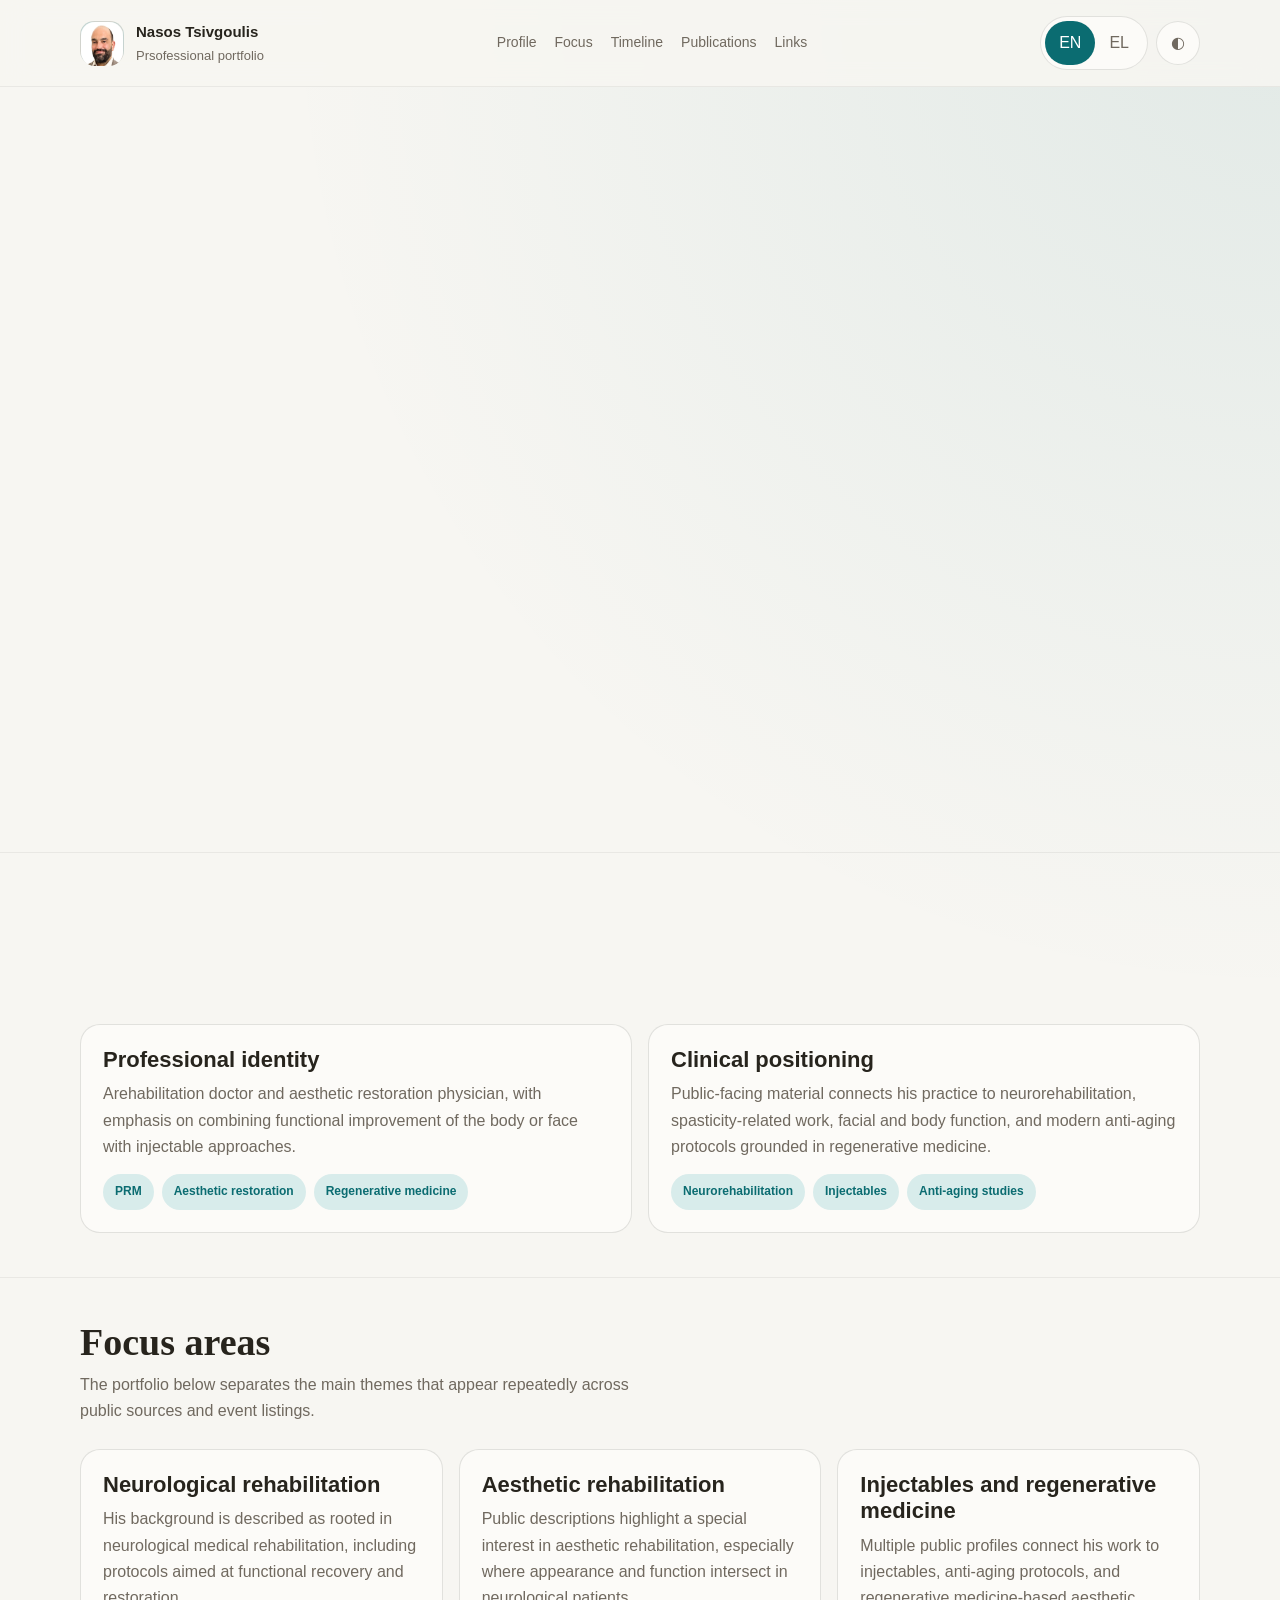
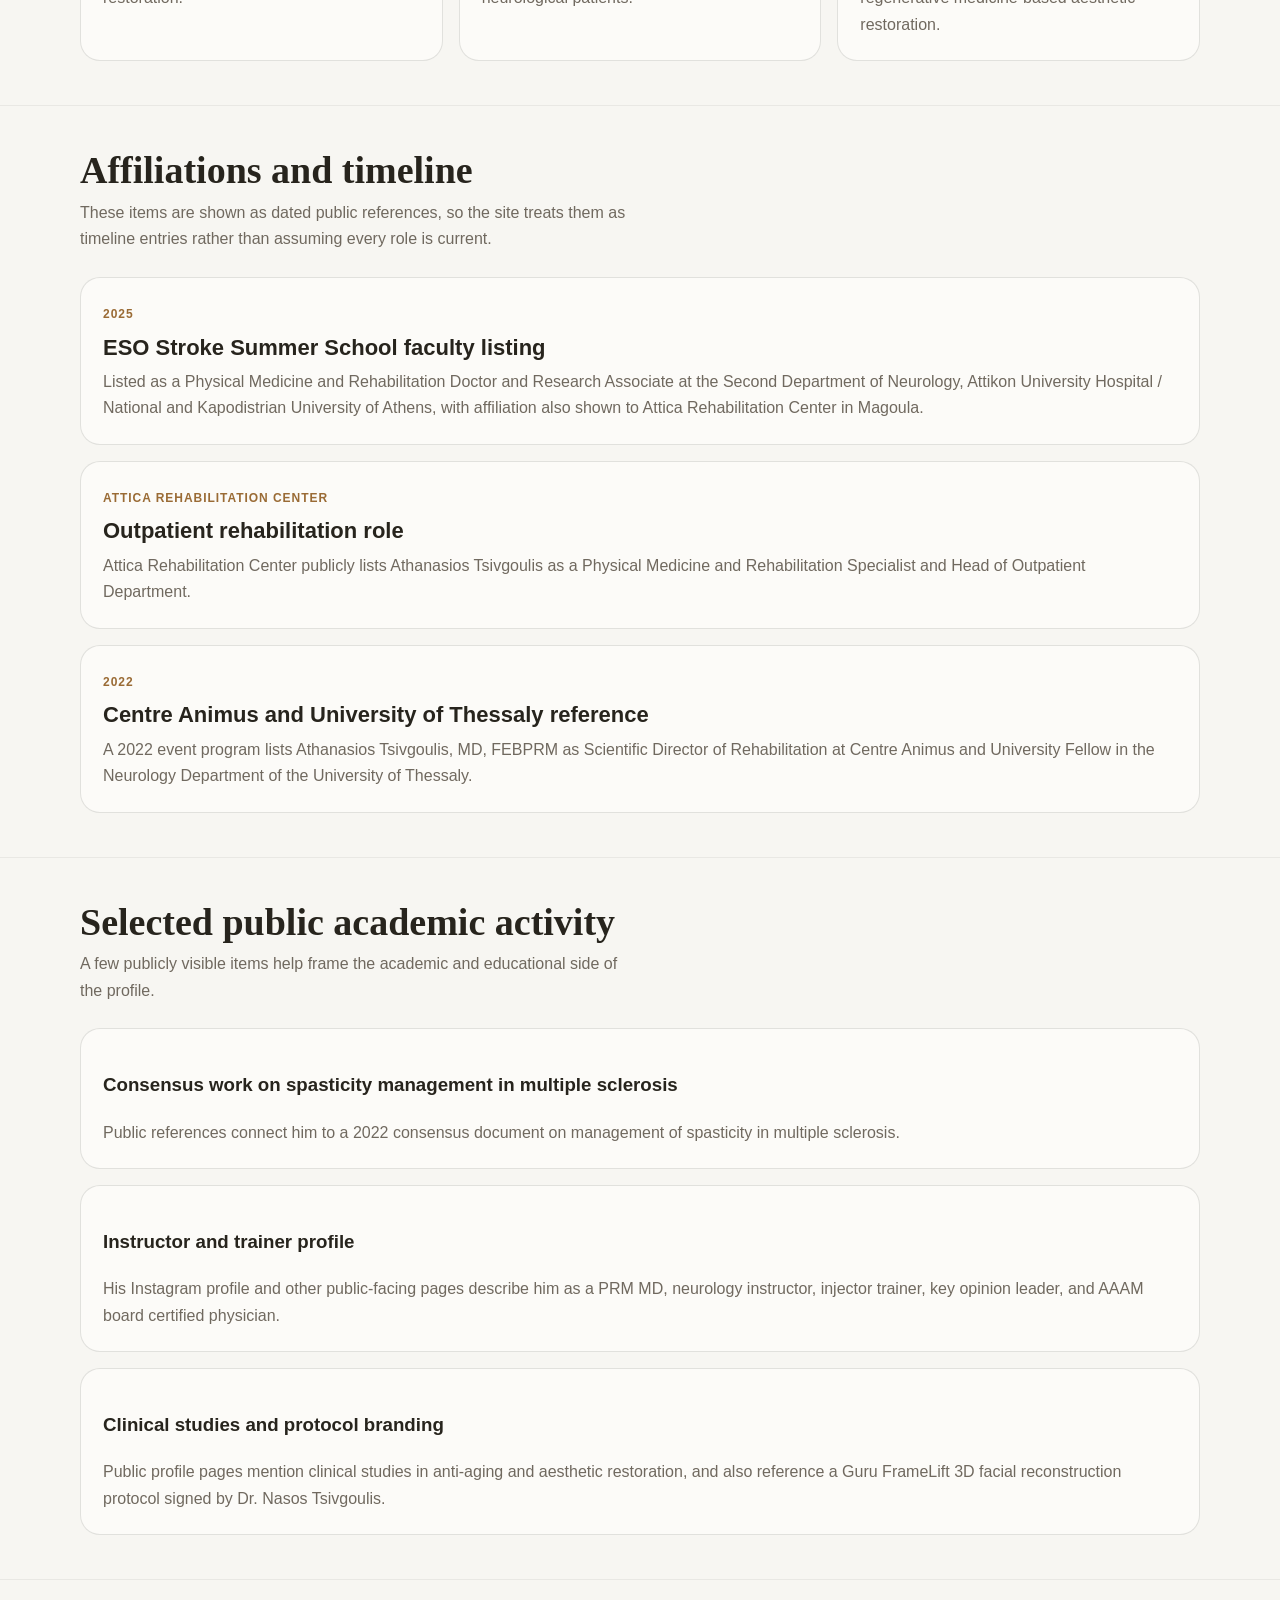
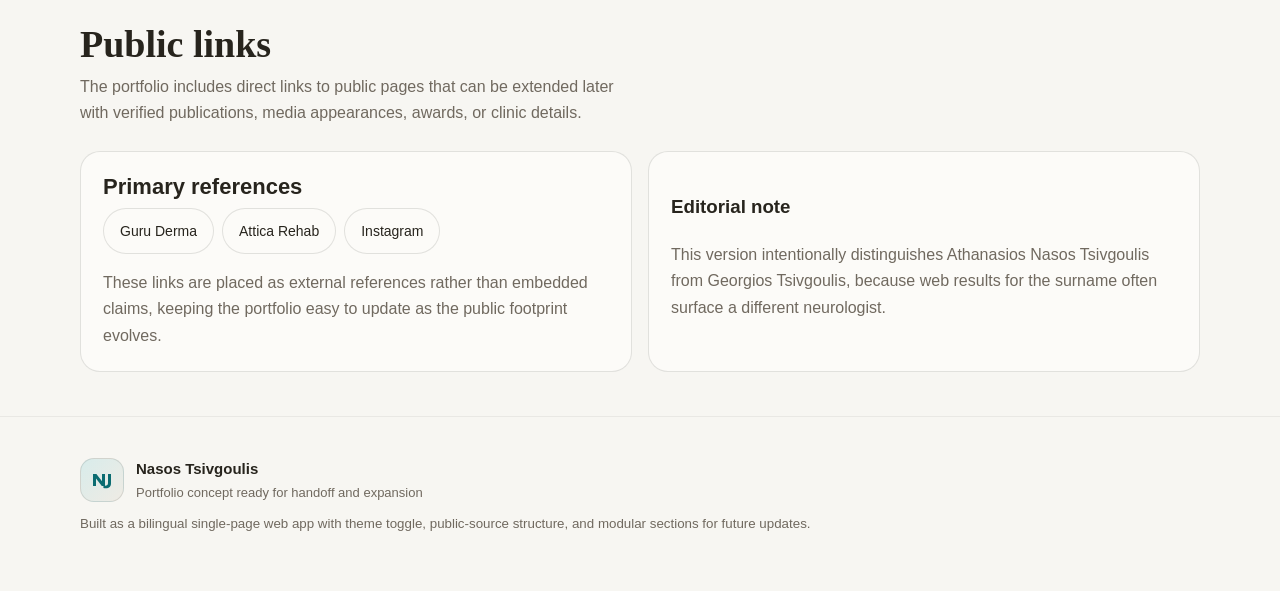
==== index.html @ a53fe353 "evala foto kai alla" ====
<!doctype html>
<html lang="en" data-theme="light">

<head>
    <meta charset="utf-8">
    <meta name="viewport" content="width=device-width,initial-scale=1">
    <title>Nasos Tsivgoulis Portfolio</title>
    <meta name="description" content="Bilingual portfolio for Dr. Athanasios Nasos Tsivgoulis.">
    <link rel="preconnect" href="https://api.fontshare.com">
    <link href="https://api.fontshare.com/v2/css?f[]=satoshi@400,500,700&f[]=zodiak@400,700&display=swap"
        rel="stylesheet">
    <style>
        :root,
        [data-theme=light] {
            --bg: #f7f6f2;
            --surface: #fcfbf8;
            --surface2: #efebe4;
            --text: #27241d;
            --muted: #70695f;
            --primary: #0b6c71;
            --primary2: #d8eceb;
            --border: rgba(39, 36, 29, .12);
            --shadow: 0 12px 30px rgba(0, 0, 0, .08);
            --r: 20px;
            --max: 1120px;
            --font-body: 'Satoshi', sans-serif;
            --font-display: 'Zodiak', serif
        }

        [data-theme=dark] {
            --bg: #151311;
            --surface: #1d1a18;
            --surface2: #27231f;
            --text: #ece7de;
            --muted: #b5ac9f;
            --primary: #69aab0;
            --primary2: rgba(105, 170, 176, .15);
            --border: rgba(236, 231, 222, .12);
            --shadow: 0 12px 30px rgba(0, 0, 0, .32)
        }

        * {
            box-sizing: border-box
        }

        html {
            scroll-behavior: smooth
        }

        body {
            margin: 0;
            font: 16px/1.65 var(--font-body);
            color: var(--text);
            background: radial-gradient(circle at top right, rgba(11, 108, 113, .09), transparent 25%), var(--bg)
        }

        a {
            color: inherit;
            text-decoration: none
        }

        img,
        svg {
            display: block;
            max-width: 100%
        }

        button {
            font: inherit
        }

        .container {
            width: min(calc(100% - 24px), var(--max));
            margin: auto
        }

        .skip {
            position: absolute;
            left: 12px;
            top: -48px;
            background: var(--primary);
            color: #fff;
            padding: 10px 14px;
            border-radius: 12px
        }

        .skip:focus {
            top: 12px
        }

        .header {
            position: sticky;
            top: 0;
            z-index: 20;
            background: color-mix(in srgb, var(--bg) 86%, transparent);
            backdrop-filter: blur(14px);
            border-bottom: 1px solid rgba(0, 0, 0, .06)
        }

        .nav {
            display: flex;
            justify-content: space-between;
            gap: 16px;
            align-items: center;
            padding: 16px 0
        }

        .brand {
            display: flex;
            gap: 12px;
            align-items: center
        }

        .logo {
            width: 44px;
            height: 44px;
            border-radius: 14px;
            display: grid;
            place-items: center;
            background: linear-gradient(135deg, var(--primary2), var(--surface2));
            border: 1px solid var(--border);
            color: var(--primary)
        }

        .brand b {
            display: block;
            font-size: 15px
        }

        .brand span {
            display: block;
            font-size: 13px;
            color: var(--muted)
        }

        .navlinks {
            display: none;
            gap: 18px
        }

        .navlinks a {
            font-size: 14px;
            color: var(--muted)
        }

        .controls {
            display: flex;
            gap: 8px;
            align-items: center
        }

        .switch {
            display: flex;
            padding: 4px;
            background: var(--surface);
            border: 1px solid var(--border);
            border-radius: 999px
        }

        .switch button,
        .icon {
            min-height: 44px;
            border: none;
            background: transparent;
            color: var(--muted);
            border-radius: 999px;
            padding: 0 14px
        }

        .switch .active {
            background: var(--primary);
            color: #fff
        }

        .icon {
            width: 44px;
            border: 1px solid var(--border);
            background: var(--surface)
        }

        .hero {
            padding: 72px 0 48px
        }

        .hero-grid {
            display: grid;
            gap: 28px;
            align-items: end
        }

        .eyebrow {
            display: inline-flex;
            padding: 8px 12px;
            border-radius: 999px;
            background: var(--primary2);
            color: var(--primary);
            font-size: 12px;
            font-weight: 700;
            letter-spacing: .08em;
            text-transform: uppercase
        }

        .hero h1 {
            margin: 16px 0;
            font: 700 clamp(34px, 6vw, 60px)/1.02 var(--font-display);
            max-width: 11ch
        }

        .lead {
            max-width: 62ch;
            color: var(--muted)
        }

        .actions {
            display: flex;
            flex-wrap: wrap;
            gap: 12px;
            margin-top: 24px
        }

        .btn {
            display: inline-flex;
            align-items: center;
            justify-content: center;
            min-height: 46px;
            padding: 0 16px;
            border-radius: 999px;
            border: 1px solid var(--border);
            background: var(--surface);
            font-size: 14px
        }

        .btn.primary {
            background: var(--primary);
            border-color: transparent;
            color: #fff
        }

        .panel,
        .card,
        .time,
        .pub,
        .note {
            background: var(--surface);
            border: 1px solid var(--border);
            border-radius: var(--r)
        }

        .panel {
            padding: 24px;
            box-shadow: var(--shadow);
            background: linear-gradient(180deg, var(--surface), var(--surface2))
        }

        .panel h2 {
            margin: 8px 0 0;
            font: 700 clamp(24px, 4vw, 36px)/1.08 var(--font-display)
        }

        .stats {
            display: grid;
            grid-template-columns: repeat(2, 1fr);
            gap: 12px;
            margin-top: 20px
        }

        .stat {
            padding: 16px;
            border: 1px solid var(--border);
            border-radius: 16px;
            background: rgba(255, 255, 255, .18)
        }

        .stat b {
            display: block;
            font-size: 18px
        }

        .stat span {
            display: block;
            font-size: 14px;
            color: var(--muted)
        }

        section.block {
            padding: 44px 0;
            border-top: 1px solid rgba(0, 0, 0, .06)
        }

        .head {
            margin-bottom: 24px
        }

        .head h2 {
            margin: 0 0 8px;
            font: 700 clamp(26px, 4vw, 38px)/1.1 var(--font-display)
        }

        .head p {
            margin: 0;
            color: var(--muted);
            max-width: 62ch
        }

        .g2,
        .g3,
        .timeline,
        .pubs {
            display: grid;
            gap: 16px
        }

        .card,
        .time,
        .pub,
        .note {
            padding: 22px
        }

        .card h3,
        .time h3 {
            margin: 0 0 8px;
            font-size: 22px;
            line-height: 1.2
        }

        .card p,
        .time p,
        .pub p,
        .note p {
            margin: 0;
            color: var(--muted)
        }

        .chips {
            display: flex;
            flex-wrap: wrap;
            gap: 8px;
            margin-top: 14px
        }

        .chip {
            display: inline-flex;
            padding: 8px 12px;
            border-radius: 999px;
            background: var(--primary2);
            color: var(--primary);
            font-size: 12px;
            font-weight: 700
        }

        .meta {
            display: inline-flex;
            margin-bottom: 10px;
            color: #9a6b35;
            font-size: 12px;
            font-weight: 700;
            letter-spacing: .08em;
            text-transform: uppercase
        }

        .footer {
            padding: 40px 0 56px;
            border-top: 1px solid rgba(0, 0, 0, .06)
        }

        .footer small {
            display: block;
            color: var(--muted);
            margin-top: 10px
        }

        .fade {
            opacity: 1
        }

        @supports(animation-timeline:view()) {
            .fade {
                opacity: 0;
                animation: reveal linear both;
                animation-timeline: view();
                animation-range: entry 0% entry 35%
            }

            @keyframes reveal {
                to {
                    opacity: 1
                }
            }
        }

        @media (min-width:800px) {
            .navlinks {
                display: flex
            }

            .hero-grid {
                grid-template-columns: 1.15fr .85fr
            }

            .g2 {
                grid-template-columns: repeat(2, 1fr)
            }

            .g3 {
                grid-template-columns: repeat(3, 1fr)
            }
        }

        @media (prefers-reduced-motion:reduce) {

            *,
            *:before,
            *:after {
                animation: none !important;
                transition: none !important;
                scroll-behavior: auto !important
            }
        }
    </style>
</head>

<body>
    <a class="skip" href="#main">Skip to content</a>
    <header class="header">
        <div class="container nav">
            <div class="brand">
                <!--<div class="logo"><svg width="28" height="28" viewBox="0 0 28 28" fill="none"-->
                <div class="logo"><img src="Icons/logo.png" alt="logo" style="width: 44px;height: 44px;border-radius: 14px;"></div>
                <div><b>Nasos Tsivgoulis</b><span data-i18n="brand_sub">sProfessional porsaatfasaolio</span></div>
            </div>
            <nav class="navlinks"><a href="#profile" data-i18n="nav_profile">Profile</a><a href="#focus"
                    data-i18n="nav_focus">Focus</a><a href="#timeline" data-i18n="nav_timeline">Timeline</a><a
                    href="#publications" data-i18n="nav_publications">Publications</a><a href="#links"
                    data-i18n="nav_links">Links</a></nav>
            <div class="controls">
                <div class="switch"><button class="active" data-lang="en" aria-pressed="true">EN</button><button
                        data-lang="el" aria-pressed="false">EL</button></div><button class="icon" data-theme-toggle
                    aria-label="Switch theme">◐</button>
            </div>
        </div>
    </header>
    <main id="main">
        <section class="hero">
            <div class="container hero-grid">
                <div>
                    <div class="eyebrow fade" data-i18n="hero_eyebrow">Public professional portfolio</div>
                    <h1 class="fade" data-i18n="hero_title">Rehabilitation medicine with a strong aesthetic restoration
                        profile.</h1>
                    <p class="lead fade" data-i18n="hero_lead">This portfolio presents the publicly visible profile of
                        Dr. Athanasios “Nasos” Tsivgoulis across neurorehabilitation, aesthetic rehabilitation,
                        injectables, and regenerative medicine, in both English and Greek.</p>
                    <div class="actions fade"><a class="btn primary" href="#profile"
                            data-i18n="hero_cta_primary">Explore profile</a><a class="btn"
                            href="https://guruderma.com/en/nasos-tsivgoulis/" target="_blank" rel="noopener noreferrer"
                            data-i18n="hero_cta_secondary">Open public profile</a></div>
                </div>
                <aside class="panel fade">
                    <div class="meta" data-i18n="snapshot_kicker">Snapshot</div>
                    <h2 data-i18n="snapshot_title">Physiatrist, rehabilitation specialist, and aesthetic practitioner
                    </h2>
                    <div class="stats">
                        <div class="stat"><b data-i18n="stat_1_title">PRM / Rehabilitation</b><span
                                data-i18n="stat_1_body">Neurological rehabilitation background</span></div>
                        <div class="stat"><b data-i18n="stat_2_title">AAAM</b><span data-i18n="stat_2_body">Board
                                certified public branding</span></div>
                        <div class="stat"><b data-i18n="stat_3_title">Injectables</b><span
                                data-i18n="stat_3_body">Trainer and speaker positioning</span></div>
                        <div class="stat"><b data-i18n="stat_4_title">Greece</b><span data-i18n="stat_4_body">Clinical
                                and academic affiliations</span></div>
                    </div>
                </aside>
            </div>
        </section>
        <section class="block" id="profile">
            <div class="container">
                <div class="head fade">
                    <h2 data-i18n="profile_title">Profile</h2>
                    <p data-i18n="profile_intro">Dr. Tsivgoulis is a physician who
                        works between physical medicine and rehabilitation, neurological rehabilitation, and aesthetic
                        restoration.</p>
                </div>
                <div class="g2">
                    <article class="card fade">
                        <h3 data-i18n="profile_card1_title">Professional identity</h3>
                        <p data-i18n="profile_card1_body">He isa rehabilitation doctor and
                            aesthetic restoration physician, with emphasis on combining functional improvement of the
                            body or face with injectable approaches.</p>
                        <div class="chips"><span class="chip">PRM</span><span class="chip"
                                data-i18n="chip_aesthetic">Aesthetic restoration</span><span class="chip"
                                data-i18n="chip_regenerative">Regenerative medicine</span></div>
                    </article>
                    <article class="card fade">
                        <h3 data-i18n="profile_card2_title">Clinical positioning</h3>
                        <p data-i18n="profile_card2_body">Public-facing material connects his practice to
                            neurorehabilitation, spasticity-related work, facial and body function, and modern
                            anti-aging protocols grounded in regenerative medicine.</p>
                        <div class="chips"><span class="chip" data-i18n="chip_neuro">Neurorehabilitation</span><span
                                class="chip" data-i18n="chip_injectables">Injectables</span><span class="chip"
                                data-i18n="chip_antiaging">Anti-aging studies</span></div>
                    </article>
                </div>
            </div>
        </section>
        <section class="block" id="focus">
            <div class="container">
                <div class="head fade">
                    <h2 data-i18n="focus_title">Focus areas</h2>
                    <p data-i18n="focus_intro">The portfolio below separates the main themes that appear repeatedly
                        across public sources and event listings.</p>
                </div>
                <div class="g3">
                    <article class="card fade">
                        <h3 data-i18n="focus1_title">Neurological rehabilitation</h3>
                        <p data-i18n="focus1_body">His background is described as rooted in neurological medical
                            rehabilitation, including protocols aimed at functional recovery and restoration.</p>
                    </article>
                    <article class="card fade">
                        <h3 data-i18n="focus2_title">Aesthetic rehabilitation</h3>
                        <p data-i18n="focus2_body">Public descriptions highlight a special interest in aesthetic
                            rehabilitation, especially where appearance and function intersect in neurological patients.
                        </p>
                    </article>
                    <article class="card fade">
                        <h3 data-i18n="focus3_title">Injectables and regenerative medicine</h3>
                        <p data-i18n="focus3_body">Multiple public profiles connect his work to injectables, anti-aging
                            protocols, and regenerative medicine-based aesthetic restoration.</p>
                    </article>
                </div>
            </div>
        </section>
        <section class="block" id="timeline">
            <div class="container">
                <div class="head fade">
                    <h2 data-i18n="timeline_title">Affiliations and timeline</h2>
                    <p data-i18n="timeline_intro">These items are shown as dated public references, so the site treats
                        them as timeline entries rather than assuming every role is current.</p>
                </div>
                <div class="timeline">
                    <article class="time fade">
                        <div class="meta">2025</div>
                        <h3 data-i18n="time1_title">ESO Stroke Summer School faculty listing</h3>
                        <p data-i18n="time1_body">Listed as a Physical Medicine and Rehabilitation Doctor and Research
                            Associate at the Second Department of Neurology, Attikon University Hospital / National and
                            Kapodistrian University of Athens, with affiliation also shown to Attica Rehabilitation
                            Center in Magoula.</p>
                    </article>
                    <article class="time fade">
                        <div class="meta">Attica Rehabilitation Center</div>
                        <h3 data-i18n="time2_title">Outpatient rehabilitation role</h3>
                        <p data-i18n="time2_body">Attica Rehabilitation Center publicly lists Athanasios Tsivgoulis as a
                            Physical Medicine and Rehabilitation Specialist and Head of Outpatient Department.</p>
                    </article>
                    <article class="time fade">
                        <div class="meta">2022</div>
                        <h3 data-i18n="time3_title">Centre Animus and University of Thessaly reference</h3>
                        <p data-i18n="time3_body">A 2022 event program lists Athanasios Tsivgoulis, MD, FEBPRM as
                            Scientific Director of Rehabilitation at Centre Animus and University Fellow in the
                            Neurology Department of the University of Thessaly.</p>
                    </article>
                </div>
            </div>
        </section>
        <section class="block" id="publications">
            <div class="container">
                <div class="head fade">
                    <h2 data-i18n="pub_title">Selected public academic activity</h2>
                    <p data-i18n="pub_intro">A few publicly visible items help frame the academic and educational side
                        of the profile.</p>
                </div>
                <div class="pubs">
                    <article class="pub fade">
                        <h3 data-i18n="pub1_title">Consensus work on spasticity management in multiple sclerosis</h3>
                        <p data-i18n="pub1_body">Public references connect him to a 2022 consensus document on
                            management of spasticity in multiple sclerosis.</p>
                    </article>
                    <article class="pub fade">
                        <h3 data-i18n="pub2_title">Instructor and trainer profile</h3>
                        <p data-i18n="pub2_body">His Instagram profile and other public-facing pages describe him as a
                            PRM MD, neurology instructor, injector trainer, key opinion leader, and AAAM board certified
                            physician.</p>
                    </article>
                    <article class="pub fade">
                        <h3 data-i18n="pub3_title">Clinical studies and protocol branding</h3>
                        <p data-i18n="pub3_body">Public profile pages mention clinical studies in anti-aging and
                            aesthetic restoration, and also reference a Guru FrameLift 3D facial reconstruction protocol
                            signed by Dr. Nasos Tsivgoulis.</p>
                    </article>
                </div>
            </div>
        </section>
        <section class="block" id="links">
            <div class="container">
                <div class="head fade">
                    <h2 data-i18n="links_title">Public links</h2>
                    <p data-i18n="links_intro">The portfolio includes direct links to public pages that can be extended
                        later with verified publications, media appearances, awards, or clinic details.</p>
                </div>
                <div class="g2">
                    <article class="card fade">
                        <h3 data-i18n="links_card1_title">Primary references</h3>
                        <div class="chips" style="margin-top:0;margin-bottom:16px"><a class="btn"
                                href="https://guruderma.com/en/nasos-tsivgoulis/" target="_blank"
                                rel="noopener noreferrer">Guru Derma</a><a class="btn"
                                href="https://www.atticarehab.gr/en/meet-the-team/" target="_blank"
                                rel="noopener noreferrer">Attica Rehab</a><a class="btn"
                                href="https://www.instagram.com/drnasos/?hl=en" target="_blank"
                                rel="noopener noreferrer">Instagram</a></div>
                        <p data-i18n="links_card1_body">These links are placed as external references rather than
                            embedded claims, keeping the portfolio easy to update as the public footprint evolves.</p>
                    </article>
                    <aside class="note fade">
                        <h3 data-i18n="note_title">Editorial note</h3>
                        <p data-i18n="note_body">This version intentionally distinguishes Athanasios Nasos Tsivgoulis
                            from Georgios Tsivgoulis, because web results for the surname often surface a different
                            neurologist.</p>
                    </aside>
                </div>
            </div>
        </section>
    </main>
    <footer class="footer">
        <div class="container">
            <div class="brand">
                <div class="logo"><svg width="28" height="28" viewBox="0 0 28 28" fill="none"
                        xmlns="http://www.w3.org/2000/svg">
                        <path d="M5 20V8h3.4l5.6 7.2V8H17v12h-3.2l-5.8-7.4V20H5Z" fill="currentColor" />
                        <path
                            d="M20 8h3v9.2c0 1.7-.45 2.98-1.34 3.84-.88.84-2.17 1.26-3.86 1.26-.84 0-1.62-.11-2.36-.34v-2.56c.62.21 1.21.32 1.78.32 1.85 0 2.78-.92 2.78-2.76V8Z"
                            fill="currentColor" />
                    </svg></div>
                <div><b>Nasos Tsivgoulis</b><span data-i18n="footer_sub">Portfolio concept ready for handoff and
                        expansion</span></div>
            </div><small data-i18n="footer_small">Built as a bilingual single-page web app with theme toggle,
                public-source structure, and modular sections for future updates.</small>
        </div>
    </footer>
    <script>
        const t = { 
            en: 
            { brand_sub: 'Prsofessional portfolio', 
                nav_profile: 'Profile', 
                nav_focus: 'Focus', 
                nav_timeline: 'Timeline', 
                nav_publications: 'Publications', 
                nav_links: 'Links', 
                hero_eyebrow: 'Public professional portfolio', 
                hero_title: 'Rehabilitation medicine with a strong aesthetic restoration profile.', 
                hero_lead: 'This portfolio presents the publicly visible profile of Dr. Athanasios “Nasos” Tsivgoulis across neurorehabilitation, aesthetic rehabilitation, \
                injectables, and regenerative medicine, in both English and Greek.', 
                hero_cta_primary: 'Explore profile', 
                hero_cta_secondary: 'Open public profile', 
                snapshot_kicker: 'Snapshot', 
                snapshot_title: 'Physiatrist, rehabilitation specialist, and aesthetic practitioner', 
                stat_1_title: 'PRM / Rehabilitation', stat_1_body: 'Neurological rehabilitation background', 
                stat_2_title: 'AAAM', stat_2_body: 'Board certified public branding', 
                stat_3_title: 'Injectables', stat_3_body: 'Trainer and speaker positioning', 
                stat_4_title: 'Greece', stat_4_body: 'Clinical and academic affiliations', 
                profile_title: 'Profile', 
                profile_intro: 'Dr. Tsivgoulis is a physician working between physical medicine and rehabilitation, neurological rehabilitation, \
                and aesthetic restoration.', profile_card1_title: 'Professional identity', profile_card1_body: 'Arehabilitation doctor and aesthetic restoration \
                physician, with emphasis on combining functional improvement of the body or face with injectable approaches.', 
                chip_aesthetic: 'Aesthetic restoration', 
                chip_regenerative: 'Regenerative medicine', 
                profile_card2_title: 'Clinical positioning', 
                profile_card2_body: 'Public-facing material connects his practice to neurorehabilitation, spasticity-related work, facial and body function, and modern anti-aging protocols grounded in regenerative medicine.', 
                chip_neuro: 'Neurorehabilitation', 
                chip_injectables: 'Injectables', 
                chip_antiaging: 'Anti-aging studies', 
                focus_title: 'Focus areas', 
                focus_intro: 'The portfolio below separates the main themes that appear repeatedly across public sources and event listings.', 
                focus1_title: 'Neurological rehabilitation', focus1_body: 'His background is described as rooted in neurological medical rehabilitation, including protocols aimed at functional recovery and restoration.', 
                focus2_title: 'Aesthetic rehabilitation', focus2_body: 'Public descriptions highlight a special interest in aesthetic rehabilitation, especially where appearance and function intersect in neurological patients.', 
                focus3_title: 'Injectables and regenerative medicine', focus3_body: 'Multiple public profiles connect his work to injectables, anti-aging protocols, and regenerative medicine-based aesthetic restoration.', 
                timeline_title: 'Affiliations and timeline', timeline_intro: 'These items are shown as dated public references, so the site treats them as timeline entries rather than assuming every role is current.', 
                time1_title: 'ESO Stroke Summer School faculty listing', 
                time1_body: 'Listed as a Physical Medicine and Rehabilitation Doctor and Research Associate at the Second Department of Neurology, Attikon University Hospital / National and Kapodistrian University of Athens, \
                with affiliation also shown to Attica Rehabilitation Center in Magoula.', 
                time2_title: 'Outpatient rehabilitation role', 
                time2_body: 'Attica Rehabilitation Center publicly lists Athanasios Tsivgoulis as a Physical Medicine and Rehabilitation Specialist and Head of Outpatient Department.', 
                time3_title: 'Centre Animus and University of Thessaly reference', 
                time3_body: 'A 2022 event program lists Athanasios Tsivgoulis, MD, FEBPRM as Scientific Director of Rehabilitation at Centre Animus and University Fellow in the Neurology Department of the University of Thessaly.', 
                pub_title: 'Selected public academic activity', 
                pub_intro: 'A few publicly visible items help frame the academic and educational side of the profile.', 
                pub1_title: 'Consensus work on spasticity management in multiple sclerosis', 
                pub1_body: 'Public references connect him to a 2022 consensus document on management of spasticity in multiple sclerosis.', 
                pub2_title: 'Instructor and trainer profile', 
                pub2_body: 'His Instagram profile and other public-facing pages describe him as a PRM MD, neurology instructor, injector trainer, key opinion leader, and AAAM board certified physician.', 
                pub3_title: 'Clinical studies and protocol branding', 
                pub3_body: 'Public profile pages mention clinical studies in anti-aging and aesthetic restoration, and also reference a Guru FrameLift 3D facial reconstruction protocol signed by Dr. Nasos Tsivgoulis.', 
                links_title: 'Public links', 
                links_intro: 'The portfolio includes direct links to public pages that can be extended later with verified publications, media appearances, awards, or clinic details.', 
                links_card1_title: 'Primary references', 
                links_card1_body: 'These links are placed as external references rather than embedded claims, keeping the portfolio easy to update as the public footprint evolves.', 
                note_title: 'Editorial note', 
                note_body: 'This version intentionally distinguishes Athanasios Nasos Tsivgoulis from Georgios Tsivgoulis, because web results for the surname often surface a different neurologist.', 
                footer_sub: 'Portfolio concept ready for handoff and expansion', 
                footer_small: 'Built as a bilingual single-page web app with theme toggle, public-source structure, and modular sections for future updates.' }, 
            el: { brand_sub: 'Επαγγελματικό portfolio', 
                nav_profile: 'Προφίλ', 
                nav_focus: 'Τομείς', 
                nav_timeline: 'Πορεία', 
                nav_publications: 'Δραστηριότητα', 
                nav_links: 'Σύνδεσμοι', 
                hero_eyebrow: 'Δημόσιο επαγγελματικό portfolio', 
                hero_title: 'Ιατρική αποκατάσταση με έντονο προφίλ αισθητικής αποκατάστασης.', 
                hero_lead: 'Το portfolio αυτό παρουσιάζει το δημόσια ορατό προφίλ του Δρ. Αθανάσιου “Νάσου” Τσιβγούλη στους τομείς της νευροαποκατάστασης, της αισθητικής αποκατάστασης,\
                των injectables και της αναγεννητικής ιατρικής, στα αγγλικά και στα ελληνικά.', 
                hero_cta_primary: 'Δες το προφίλ', 
                hero_cta_secondary: 'Άνοιγμα δημόσιου προφίλ', 
                snapshot_kicker: 'Σύνοψη', 
                snapshot_title: 'Φυσίατρος, ιατρός αποκατάστασης και aesthetic practitioner', 
                stat_1_title: 'PRM / Αποκατάσταση', 
                stat_1_body: 'Υπόβαθρο στη νευρολογική αποκατάσταση', 
                stat_2_title: 'AAAM', 
                stat_2_body: 'Δημόσιο board certified branding', 
                stat_3_title: 'Injectables', 
                stat_3_body: 'Τοποθέτηση ως trainer και speaker', 
                stat_4_title: 'Ελλάδα', 
                stat_4_body: 'Κλινικές και ακαδημαϊκές συνδέσεις', 
                profile_title: 'Προφίλ', 
                profile_intro: 'Ο Τσιβγούλης είναι ιατρός που κινείται ανάμεσα στη φυσική ιατρική και αποκατάσταση, τη νευρολογική αποκατάσταση και την αισθητική αποκατάσταση.', 
                profile_card1_title: 'Επαγγελματική ταυτότητα', 
                profile_card1_body: 'Είναι ιατρός αποκατάστασης και αισθητικής αποκατάστασης, με έμφαση στον συνδυασμό λειτουργικής βελτίωσης σώματος ή προσώπου με injectable προσεγγίσεις.', 
                chip_aesthetic: 'Αισθητική αποκατάσταση', 
                chip_regenerative: 'Αναγεννητική ιατρική', 
                profile_card2_title: 'Κλινική τοποθέτηση', 
                profile_card2_body: 'Εξετάζει την πρακτική του με τη νευροαποκατάσταση, τη σπαστικότητα, τη λειτουργία προσώπου και σώματος και σύγχρονα anti-aging πρωτόκολλα που βασίζονται στην αναγεννητική ιατρική.', 
                chip_neuro: 'Νευροαποκατάσταση', 
                chip_injectables: 'Injectables', 
                chip_antiaging: 'Anti-aging μελέτες', 
                focus_title: 'Τομείς εστίασης', 
                focus_intro: 'Παρακάτω οι βασικοί άξονες.', 
                focus1_title: 'Νευρολογική αποκατάσταση', 
                focus1_body: 'Υπόβαθρό βαθιά ριζωμένο στη νευρολογική ιατρική αποκατάσταση, με πρωτόκολλα λειτουργικής ανάρρωσης και αποκατάστασης.', 
                focus2_title: 'Αισθητική αποκατάσταση', 
                focus2_body: 'Ιδιαίτερο ενδιαφέρον για την αισθητική αποκατάσταση, ειδικά εκεί όπου τέμνονται εμφάνιση και λειτουργία σε νευρολογικούς ασθενείς.', 
                focus3_title: 'Injectables και αναγεννητική ιατρική', 
                focus3_body: 'Πολλά δημόσια προφίλ συνδέουν τη δουλειά του με injectables, anti-aging πρωτόκολλα και αισθητική αποκατάσταση βασισμένη στην αναγεννητική ιατρική.', 
                timeline_title: 'Συνδέσεις και πορεία', 
                timeline_intro: 'Τα στοιχεία αυτά εμφανίζονται ως χρονολογημένες δημόσιες αναφορές, οπότε το site τα χειρίζεται ως timeline και όχι ως βεβαιωμένους τρέχοντες ρόλους.', 
                time1_title: 'Faculty listing του ESO Stroke Summer School', 
                time1_body: 'Αναφέρεται ως Physical Medicine and Rehabilitation Doctor και Research Associate στο Second Department of Neurology του Attikon University Hospital / ΕΚΠΑ, με επιπλέον αναφορά στο Attica \
                Rehabilitation Center στη Μαγούλα.', 
                time2_title: 'Ρόλος σε εξωτερικά ιατρεία αποκατάστασης', 
                time2_body: 'Το Attica Rehabilitation Center τον εμφανίζει δημόσια ως Physical Medicine and Rehabilitation Specialist και Head of Outpatient Department.', 
                time3_title: 'Αναφορά σε Centre Animus και Πανεπιστήμιο Θεσσαλίας', 
                time3_body: 'Πρόγραμμα εκδήλωσης του 2022 αναφέρει τον Athanasios Tsivgoulis, MD, FEBPRM ως Scientific Director of Rehabilitation στο Centre Animus και University Fellow στο Neurology Department του \
                University of Thessaly.', 
                pub_title: 'Επιλεγμένη δημόσια ακαδημαϊκή δραστηριότητα', 
                pub_intro: 'Μερικά δημόσια ορατά στοιχεία βοηθούν να αποτυπωθεί και η ακαδημαϊκή ή εκπαιδευτική πλευρά του προφίλ.', 
                pub1_title: 'Συμβολή σε consensus για τη διαχείριση της σπαστικότητας στη σκλήρυνση κατά πλάκας', 
                pub1_body: 'Δημόσιες αναφορές τον συνδέουν με έγγραφο συναίνεσης του 2022 για τη διαχείριση της σπαστικότητας στη σκλήρυνση κατά πλάκας.', 
                pub2_title: 'Προφίλ instructor και trainer', 
                pub2_body: 'Το Instagram προφίλ του και άλλες δημόσιες σελίδες τον περιγράφουν ως PRM MD, neurology instructor, injector trainer, key opinion leader και AAAM board certified physician.', 
                pub3_title: 'Κλινικές μελέτες και ονοματισμένα πρωτόκολλα', 
                pub3_body: 'Δημόσιες σελίδες προφίλ αναφέρουν κλινικές μελέτες σε anti-aging και aesthetic restoration και επίσης αναφορά σε πρωτόκολλο Guru FrameLift 3D υπογεγραμμένο από τον Dr. Nasos Tsivgoulis.', 
                links_title: 'Δημόσιοι σύνδεσμοι', 
                links_intro: 'Το portfolio περιλαμβάνει άμεσους συνδέσμους προς δημόσιες σελίδες και μπορεί αργότερα να επεκταθεί με verified publications, media appearances, awards ή clinic details.', 
                links_card1_title: 'Βασικές αναφορές', 
                links_card1_body: 'Οι σύνδεσμοι μπαίνουν ως εξωτερικές αναφορές και όχι ως υπερφορτωμένοι ισχυρισμοί, ώστε το portfolio να ενημερώνεται εύκολα όσο εξελίσσεται το δημόσιο αποτύπωμα.', 
                note_title: 'Σημείωση επιμέλειας', 
                note_body: 'Η έκδοση αυτή ξεχωρίζει σκόπιμα τον Αθανάσιο Νάσο Τσιβγούλη από τον Georgios Tsivgoulis, επειδή τα web results για το επώνυμο εμφανίζουν συχνά διαφορετικό νευρολόγο.', 
                footer_sub: 'Portfolio concept έτοιμο για handoff και επέκταση', 
                footer_small: 'Χτίστηκε ως δίγλωσσο single-page web app με theme toggle, δομή βασισμένη σε δημόσιες πηγές και modular sections για μελλοντικές ενημερώσεις.' 
            } 
        };
        const nodes = document.querySelectorAll('[data-i18n]'); const langBtns = document.querySelectorAll('[data-lang]'); function setLang(lang) { document.documentElement.lang = lang === 'el' ? 'el' : 'en'; nodes.forEach(n => { const k = n.dataset.i18n; if (t[lang][k]) n.textContent = t[lang][k] }); langBtns.forEach(b => { const on = b.dataset.lang === lang; b.classList.toggle('active', on); b.setAttribute('aria-pressed', on ? 'true' : 'false') }) } langBtns.forEach(b => b.addEventListener('click', () => setLang(b.dataset.lang))); setLang('en'); const root = document.documentElement, toggle = document.querySelector('[data-theme-toggle]'); let theme = matchMedia('(prefers-color-scheme: dark)').matches ? 'dark' : 'light'; root.setAttribute('data-theme', theme); toggle.addEventListener('click', () => { theme = theme === 'dark' ? 'light' : 'dark'; root.setAttribute('data-theme', theme) });
    </script>
</body>

</html>
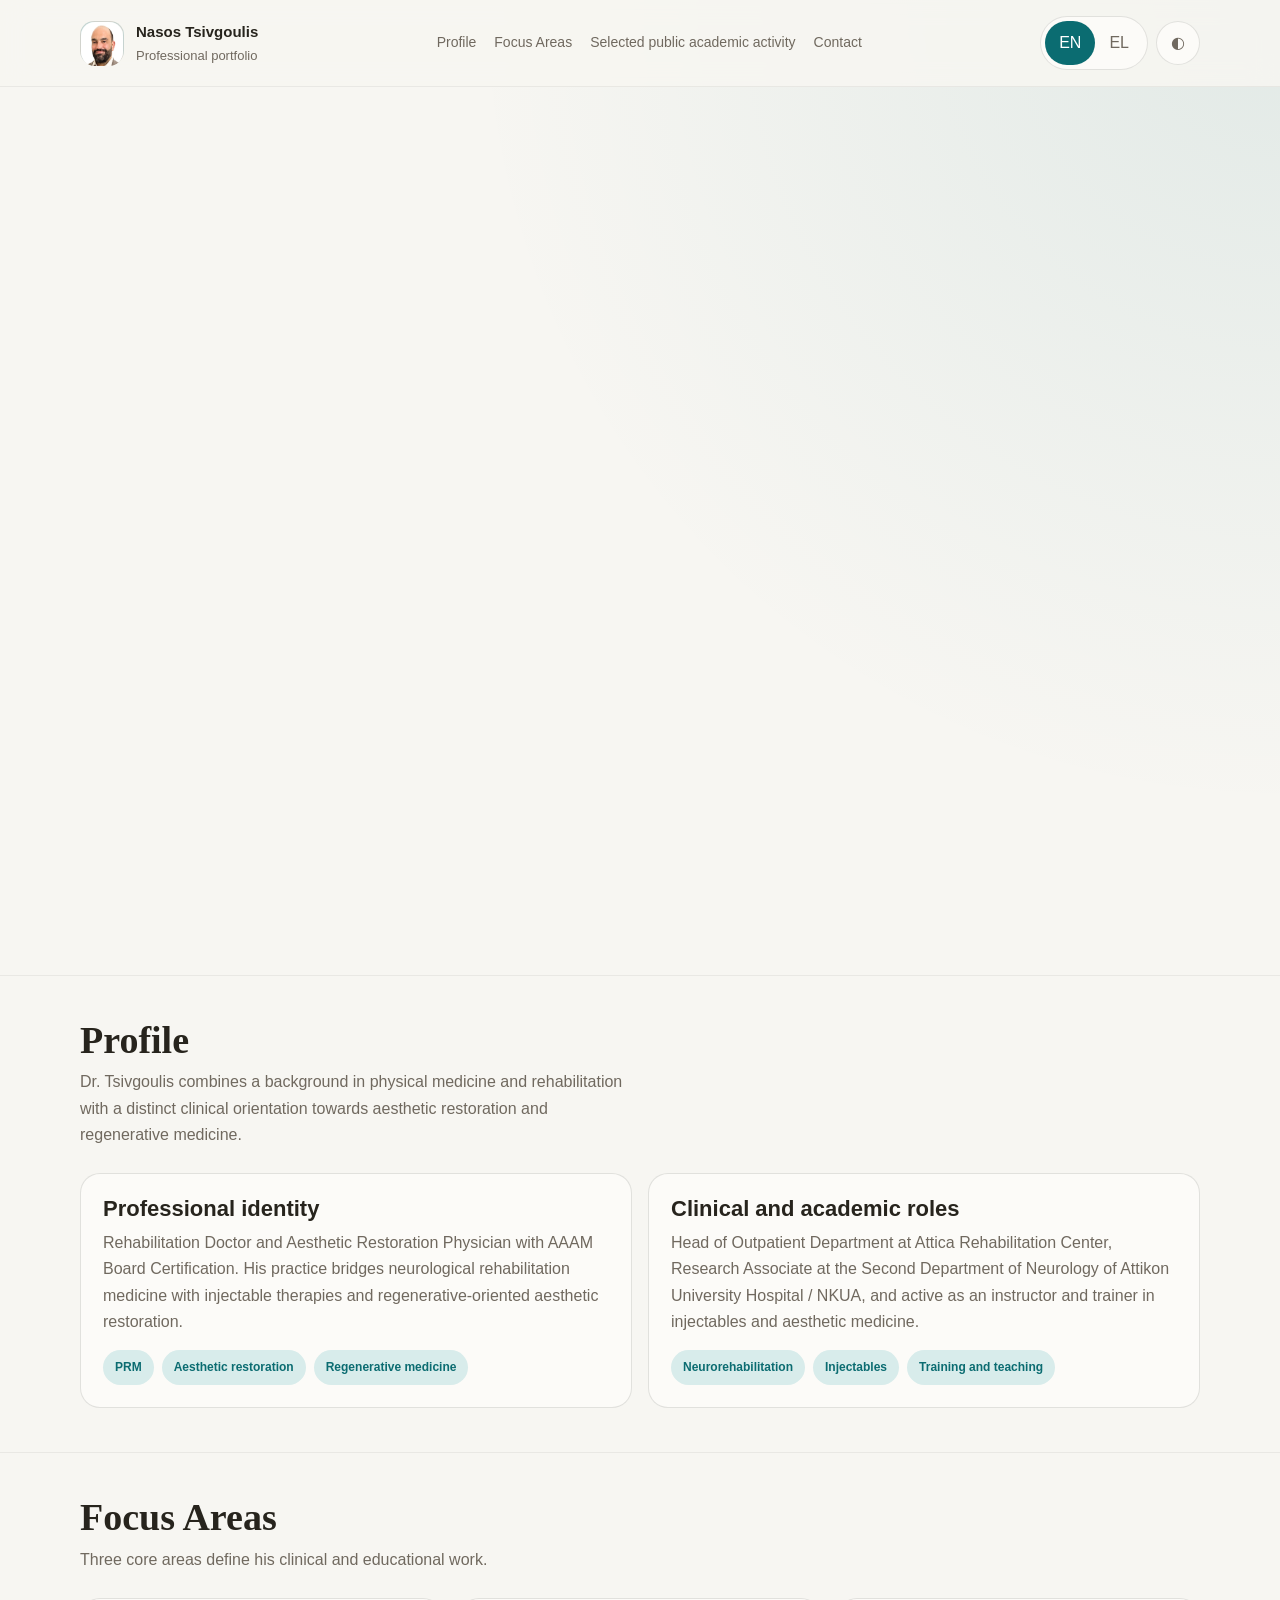
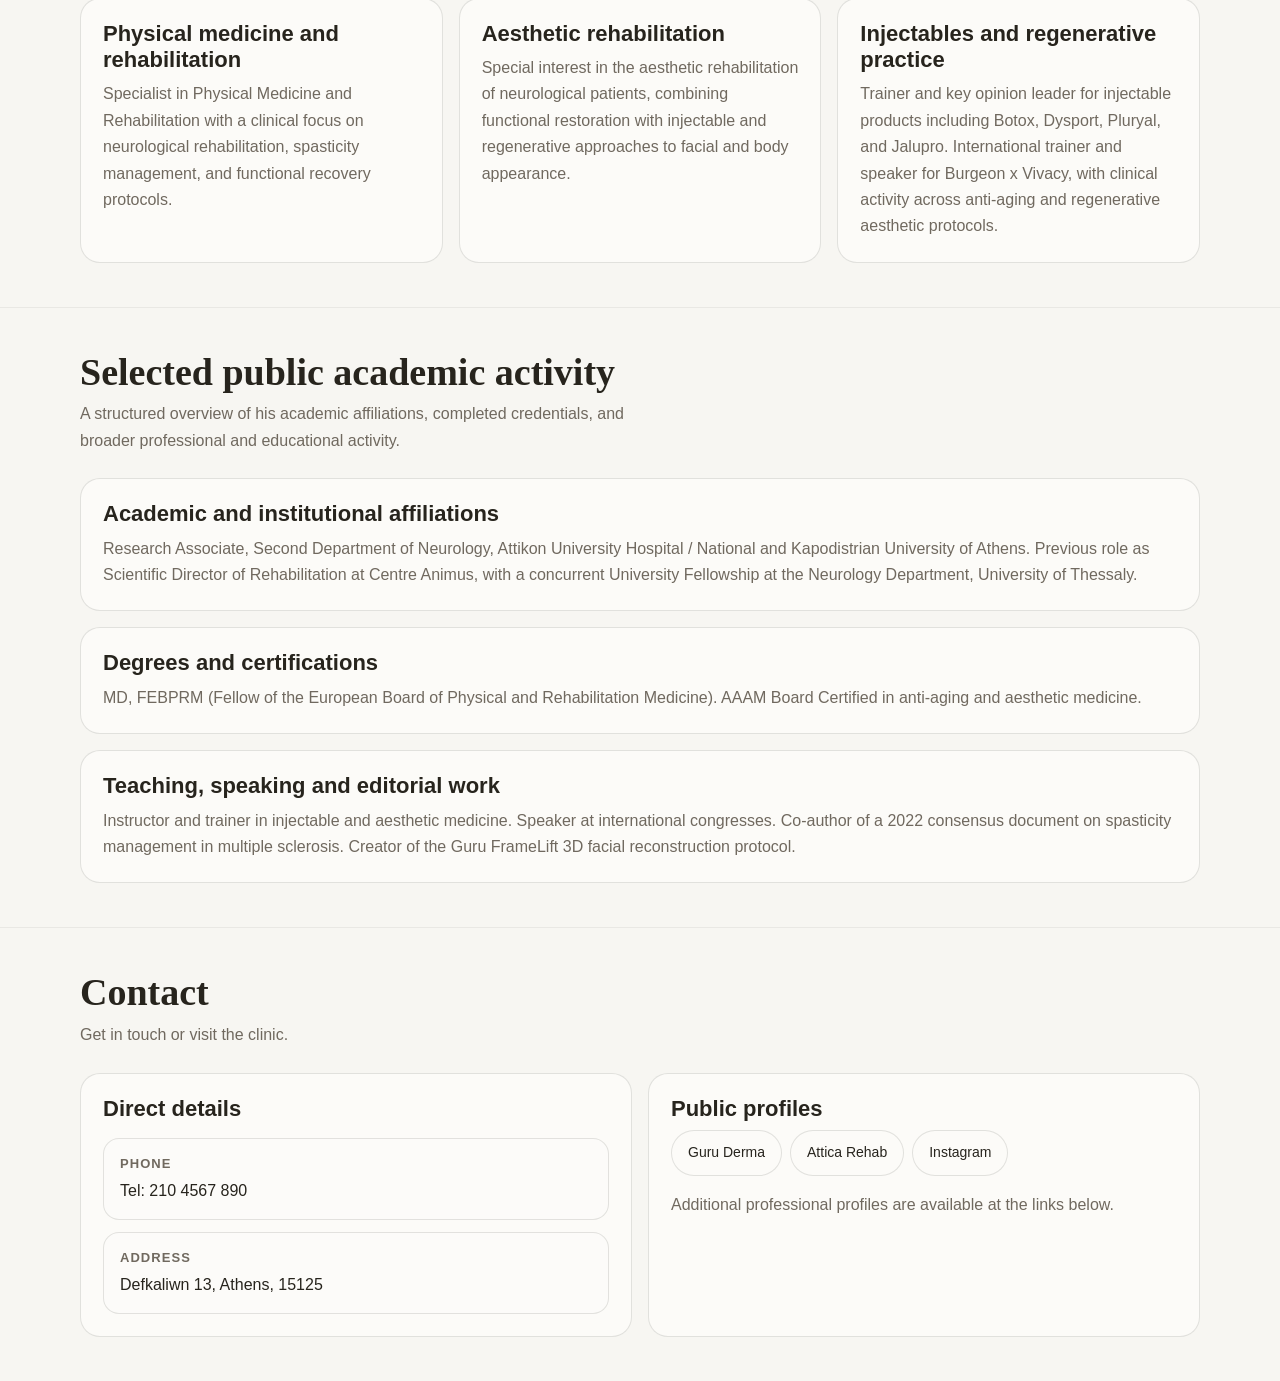
==== commit 7899c1d7: "reform the code" ====
--- a/index.html
+++ b/index.html
@@ -238,9 +238,8 @@
 
         .panel,
         .card,
-        .time,
         .pub,
-        .note {
+        .contactbox {
             background: var(--surface);
             border: 1px solid var(--border);
             border-radius: var(--r)
@@ -304,30 +303,28 @@
 
         .g2,
         .g3,
-        .timeline,
         .pubs {
             display: grid;
             gap: 16px
         }
 
         .card,
-        .time,
         .pub,
-        .note {
+        .contactbox {
             padding: 22px
         }
 
         .card h3,
-        .time h3 {
+        .pub h3,
+        .contactbox h3 {
             margin: 0 0 8px;
             font-size: 22px;
             line-height: 1.2
         }
 
         .card p,
-        .time p,
         .pub p,
-        .note p {
+        .contactbox p {
             margin: 0;
             color: var(--muted)
         }
@@ -349,14 +346,26 @@
             font-weight: 700
         }
 
-        .meta {
-            display: inline-flex;
-            margin-bottom: 10px;
-            color: #9a6b35;
-            font-size: 12px;
-            font-weight: 700;
+        .contactlist {
+            display: grid;
+            gap: 12px;
+            margin-top: 16px
+        }
+
+        .contactitem {
+            padding: 14px 16px;
+            border: 1px solid var(--border);
+            border-radius: 16px;
+            background: rgba(255, 255, 255, .16)
+        }
+
+        .contactitem b {
+            display: block;
+            font-size: 13px;
             letter-spacing: .08em;
-            text-transform: uppercase
+            text-transform: uppercase;
+            margin-bottom: 4px;
+            color: var(--muted)
         }
 
         .footer {
@@ -425,14 +434,12 @@
     <header class="header">
         <div class="container nav">
             <div class="brand">
-                <!--<div class="logo"><svg width="28" height="28" viewBox="0 0 28 28" fill="none"-->
                 <div class="logo"><img src="Icons/logo.png" alt="logo" style="width: 44px;height: 44px;border-radius: 14px;"></div>
-                <div><b>Nasos Tsivgoulis</b><span data-i18n="brand_sub">sProfessional porsaatfasaolio</span></div>
+                <div><b>Nasos Tsivgoulis</b><span data-i18n="brand_sub">Bilingual professional portfolio</span></div>
             </div>
             <nav class="navlinks"><a href="#profile" data-i18n="nav_profile">Profile</a><a href="#focus"
-                    data-i18n="nav_focus">Focus</a><a href="#timeline" data-i18n="nav_timeline">Timeline</a><a
-                    href="#publications" data-i18n="nav_publications">Publications</a><a href="#links"
-                    data-i18n="nav_links">Links</a></nav>
+                    data-i18n="nav_focus">Focus Areas</a><a href="#publications" data-i18n="nav_publications">Selected
+                    public academic activity</a><a href="#contact" data-i18n="nav_contact">Contact</a></nav>
             <div class="controls">
                 <div class="switch"><button class="active" data-lang="en" aria-pressed="true">EN</button><button
                         data-lang="el" aria-pressed="false">EL</button></div><button class="icon" data-theme-toggle
@@ -445,29 +452,27 @@
             <div class="container hero-grid">
                 <div>
                     <div class="eyebrow fade" data-i18n="hero_eyebrow">Public professional portfolio</div>
-                    <h1 class="fade" data-i18n="hero_title">Rehabilitation medicine with a strong aesthetic restoration
-                        profile.</h1>
-                    <p class="lead fade" data-i18n="hero_lead">This portfolio presents the publicly visible profile of
-                        Dr. Athanasios “Nasos” Tsivgoulis across neurorehabilitation, aesthetic rehabilitation,
-                        injectables, and regenerative medicine, in both English and Greek.</p>
+                    <h1 class="fade" data-i18n="hero_title">Rehabilitation medicine with a focused public profile in
+                        aesthetics and neurorehabilitation.</h1>
+                    <p class="lead fade" data-i18n="hero_lead">A cleaner presentation of the publicly visible profile of
+                        Dr. Athanasios “Nasos” Tsivgoulis, designed to highlight core medical identity, focus areas,
+                        academic activity, and contact details in English and Greek.</p>
                     <div class="actions fade"><a class="btn primary" href="#profile"
-                            data-i18n="hero_cta_primary">Explore profile</a><a class="btn"
-                            href="https://guruderma.com/en/nasos-tsivgoulis/" target="_blank" rel="noopener noreferrer"
-                            data-i18n="hero_cta_secondary">Open public profile</a></div>
+                            data-i18n="hero_cta_primary">Explore profile</a><a class="btn" href="#contact"
+                            data-i18n="hero_cta_secondary">Go to contact</a></div>
                 </div>
                 <aside class="panel fade">
-                    <div class="meta" data-i18n="snapshot_kicker">Snapshot</div>
-                    <h2 data-i18n="snapshot_title">Physiatrist, rehabilitation specialist, and aesthetic practitioner
-                    </h2>
+                    <div class="eyebrow" data-i18n="snapshot_kicker">Snapshot</div>
+                    <h2 data-i18n="snapshot_title">Targeted public highlights</h2>
                     <div class="stats">
-                        <div class="stat"><b data-i18n="stat_1_title">PRM / Rehabilitation</b><span
-                                data-i18n="stat_1_body">Neurological rehabilitation background</span></div>
-                        <div class="stat"><b data-i18n="stat_2_title">AAAM</b><span data-i18n="stat_2_body">Board
-                                certified public branding</span></div>
-                        <div class="stat"><b data-i18n="stat_3_title">Injectables</b><span
-                                data-i18n="stat_3_body">Trainer and speaker positioning</span></div>
-                        <div class="stat"><b data-i18n="stat_4_title">Greece</b><span data-i18n="stat_4_body">Clinical
-                                and academic affiliations</span></div>
+                        <div class="stat"><b data-i18n="stat_1_title">PRM physician</b><span
+                                data-i18n="stat_1_body">Publicly presented in rehabilitation medicine</span></div>
+                        <div class="stat"><b data-i18n="stat_2_title">Attica Rehab</b><span data-i18n="stat_2_body">Head
+                                of Outpatient Department listing</span></div>
+                        <div class="stat"><b data-i18n="stat_3_title">Academic link</b><span
+                                data-i18n="stat_3_body">Research associate and neurology-linked profile</span></div>
+                        <div class="stat"><b data-i18n="stat_4_title">Aesthetic profile</b><span
+                                data-i18n="stat_4_body">Injectables, restoration, and AAAM branding</span></div>
                     </div>
                 </aside>
             </div>
@@ -476,28 +481,28 @@
             <div class="container">
                 <div class="head fade">
                     <h2 data-i18n="profile_title">Profile</h2>
-                    <p data-i18n="profile_intro">Dr. Tsivgoulis is a physician who
-                        works between physical medicine and rehabilitation, neurological rehabilitation, and aesthetic
-                        restoration.</p>
+                    <p data-i18n="profile_intro">Dr. Tsivgoulis combines a background in physical medicine and
+                        rehabilitation with a distinct clinical orientation towards aesthetic restoration and
+                        regenerative medicine.</p>
                 </div>
                 <div class="g2">
                     <article class="card fade">
                         <h3 data-i18n="profile_card1_title">Professional identity</h3>
-                        <p data-i18n="profile_card1_body">He isa rehabilitation doctor and
-                            aesthetic restoration physician, with emphasis on combining functional improvement of the
-                            body or face with injectable approaches.</p>
+                        <p data-i18n="profile_card1_body">Rehabilitation Doctor and Aesthetic Restoration Physician with
+                            AAAM Board Certification. His practice bridges neurological rehabilitation medicine with
+                            injectable therapies and regenerative-oriented aesthetic restoration.</p>
                         <div class="chips"><span class="chip">PRM</span><span class="chip"
                                 data-i18n="chip_aesthetic">Aesthetic restoration</span><span class="chip"
                                 data-i18n="chip_regenerative">Regenerative medicine</span></div>
                     </article>
                     <article class="card fade">
-                        <h3 data-i18n="profile_card2_title">Clinical positioning</h3>
-                        <p data-i18n="profile_card2_body">Public-facing material connects his practice to
-                            neurorehabilitation, spasticity-related work, facial and body function, and modern
-                            anti-aging protocols grounded in regenerative medicine.</p>
+                        <h3 data-i18n="profile_card2_title">Clinical and academic roles</h3>
+                        <p data-i18n="profile_card2_body">Head of Outpatient Department at Attica Rehabilitation Center,
+                            Research Associate at the Second Department of Neurology of Attikon University Hospital /
+                            NKUA, and active as an instructor and trainer in injectables and aesthetic medicine.</p>
                         <div class="chips"><span class="chip" data-i18n="chip_neuro">Neurorehabilitation</span><span
                                 class="chip" data-i18n="chip_injectables">Injectables</span><span class="chip"
-                                data-i18n="chip_antiaging">Anti-aging studies</span></div>
+                                data-i18n="chip_training">Training and teaching</span></div>
                     </article>
                 </div>
             </div>
@@ -505,58 +510,27 @@
         <section class="block" id="focus">
             <div class="container">
                 <div class="head fade">
-                    <h2 data-i18n="focus_title">Focus areas</h2>
-                    <p data-i18n="focus_intro">The portfolio below separates the main themes that appear repeatedly
-                        across public sources and event listings.</p>
+                    <h2 data-i18n="focus_title">Focus Areas</h2>
+                    <p data-i18n="focus_intro">Three core areas define his clinical and educational work.</p>
                 </div>
                 <div class="g3">
                     <article class="card fade">
-                        <h3 data-i18n="focus1_title">Neurological rehabilitation</h3>
-                        <p data-i18n="focus1_body">His background is described as rooted in neurological medical
-                            rehabilitation, including protocols aimed at functional recovery and restoration.</p>
+                        <h3 data-i18n="focus1_title">Physical medicine and rehabilitation</h3>
+                        <p data-i18n="focus1_body">Specialist in Physical Medicine and Rehabilitation with a clinical
+                            focus on neurological rehabilitation, spasticity management, and functional recovery
+                            protocols.</p>
                     </article>
                     <article class="card fade">
                         <h3 data-i18n="focus2_title">Aesthetic rehabilitation</h3>
-                        <p data-i18n="focus2_body">Public descriptions highlight a special interest in aesthetic
-                            rehabilitation, especially where appearance and function intersect in neurological patients.
-                        </p>
+                        <p data-i18n="focus2_body">Special interest in the aesthetic rehabilitation of neurological
+                            patients, combining functional restoration with injectable and regenerative approaches to
+                            facial and body appearance.</p>
                     </article>
                     <article class="card fade">
-                        <h3 data-i18n="focus3_title">Injectables and regenerative medicine</h3>
-                        <p data-i18n="focus3_body">Multiple public profiles connect his work to injectables, anti-aging
-                            protocols, and regenerative medicine-based aesthetic restoration.</p>
-                    </article>
-                </div>
-            </div>
-        </section>
-        <section class="block" id="timeline">
-            <div class="container">
-                <div class="head fade">
-                    <h2 data-i18n="timeline_title">Affiliations and timeline</h2>
-                    <p data-i18n="timeline_intro">These items are shown as dated public references, so the site treats
-                        them as timeline entries rather than assuming every role is current.</p>
-                </div>
-                <div class="timeline">
-                    <article class="time fade">
-                        <div class="meta">2025</div>
-                        <h3 data-i18n="time1_title">ESO Stroke Summer School faculty listing</h3>
-                        <p data-i18n="time1_body">Listed as a Physical Medicine and Rehabilitation Doctor and Research
-                            Associate at the Second Department of Neurology, Attikon University Hospital / National and
-                            Kapodistrian University of Athens, with affiliation also shown to Attica Rehabilitation
-                            Center in Magoula.</p>
-                    </article>
-                    <article class="time fade">
-                        <div class="meta">Attica Rehabilitation Center</div>
-                        <h3 data-i18n="time2_title">Outpatient rehabilitation role</h3>
-                        <p data-i18n="time2_body">Attica Rehabilitation Center publicly lists Athanasios Tsivgoulis as a
-                            Physical Medicine and Rehabilitation Specialist and Head of Outpatient Department.</p>
-                    </article>
-                    <article class="time fade">
-                        <div class="meta">2022</div>
-                        <h3 data-i18n="time3_title">Centre Animus and University of Thessaly reference</h3>
-                        <p data-i18n="time3_body">A 2022 event program lists Athanasios Tsivgoulis, MD, FEBPRM as
-                            Scientific Director of Rehabilitation at Centre Animus and University Fellow in the
-                            Neurology Department of the University of Thessaly.</p>
+                        <h3 data-i18n="focus3_title">Injectables and regenerative practice</h3>
+                        <p data-i18n="focus3_body">Trainer and key opinion leader for injectable products including
+                            Botox, Dysport, Pluryal, and Jalupro. International trainer and speaker for Burgeon x
+                            Vivacy, with clinical activity across anti-aging and regenerative aesthetic protocols.</p>
                     </article>
                 </div>
             </div>
@@ -565,40 +539,49 @@
             <div class="container">
                 <div class="head fade">
                     <h2 data-i18n="pub_title">Selected public academic activity</h2>
-                    <p data-i18n="pub_intro">A few publicly visible items help frame the academic and educational side
-                        of the profile.</p>
+                    <p data-i18n="pub_intro">A structured overview of his academic affiliations, completed credentials,
+                        and broader professional and educational activity.</p>
                 </div>
                 <div class="pubs">
                     <article class="pub fade">
-                        <h3 data-i18n="pub1_title">Consensus work on spasticity management in multiple sclerosis</h3>
-                        <p data-i18n="pub1_body">Public references connect him to a 2022 consensus document on
-                            management of spasticity in multiple sclerosis.</p>
+                        <h3 data-i18n="pub1_title">Academic and institutional affiliations</h3>
+                        <p data-i18n="pub1_body">Research Associate, Second Department of Neurology, Attikon University
+                            Hospital / National and Kapodistrian University of Athens. Previous role as Scientific
+                            Director of Rehabilitation at Centre Animus, with a concurrent University Fellowship at the
+                            Neurology Department, University of Thessaly.</p>
                     </article>
                     <article class="pub fade">
-                        <h3 data-i18n="pub2_title">Instructor and trainer profile</h3>
-                        <p data-i18n="pub2_body">His Instagram profile and other public-facing pages describe him as a
-                            PRM MD, neurology instructor, injector trainer, key opinion leader, and AAAM board certified
-                            physician.</p>
+                        <h3 data-i18n="pub2_title">Degrees and certifications</h3>
+                        <p data-i18n="pub2_body">MD, FEBPRM (Fellow of the European Board of Physical and Rehabilitation
+                            Medicine). AAAM Board Certified in anti-aging and aesthetic medicine.</p>
                     </article>
                     <article class="pub fade">
-                        <h3 data-i18n="pub3_title">Clinical studies and protocol branding</h3>
-                        <p data-i18n="pub3_body">Public profile pages mention clinical studies in anti-aging and
-                            aesthetic restoration, and also reference a Guru FrameLift 3D facial reconstruction protocol
-                            signed by Dr. Nasos Tsivgoulis.</p>
+                        <h3 data-i18n="pub3_title">Teaching, speaking and editorial work</h3>
+                        <p data-i18n="pub3_body">Instructor and trainer in injectable and aesthetic medicine. Speaker at
+                            international congresses. Co-author of a 2022 consensus document on spasticity management in
+                            multiple sclerosis. Creator of the Guru FrameLift 3D facial reconstruction protocol.</p>
                     </article>
                 </div>
             </div>
         </section>
-        <section class="block" id="links">
+        <section class="block" id="contact">
             <div class="container">
                 <div class="head fade">
-                    <h2 data-i18n="links_title">Public links</h2>
-                    <p data-i18n="links_intro">The portfolio includes direct links to public pages that can be extended
-                        later with verified publications, media appearances, awards, or clinic details.</p>
+                    <h2 data-i18n="contact_title">Contact</h2>
+                    <p data-i18n="contact_intro">Get in touch or visit the clinic.</p>
                 </div>
                 <div class="g2">
-                    <article class="card fade">
-                        <h3 data-i18n="links_card1_title">Primary references</h3>
+                    <article class="contactbox fade">
+                        <h3 data-i18n="contact_box_title">Direct details</h3>
+                        <div class="contactlist">
+                            <div class="contactitem"><b data-i18n="contact_phone_label">Phone</b><span>Tel: 210 4567
+                                    890</span></div>
+                            <div class="contactitem"><b data-i18n="contact_address_label">Address</b><span>Defkaliwn 13,
+                                    Athens, 15125</span></div>
+                        </div>
+                    </article>
+                    <article class="contactbox fade">
+                        <h3 data-i18n="contact_links_title">Public profiles</h3>
                         <div class="chips" style="margin-top:0;margin-bottom:16px"><a class="btn"
                                 href="https://guruderma.com/en/nasos-tsivgoulis/" target="_blank"
                                 rel="noopener noreferrer">Guru Derma</a><a class="btn"
@@ -606,166 +589,160 @@
                                 rel="noopener noreferrer">Attica Rehab</a><a class="btn"
                                 href="https://www.instagram.com/drnasos/?hl=en" target="_blank"
                                 rel="noopener noreferrer">Instagram</a></div>
-                        <p data-i18n="links_card1_body">These links are placed as external references rather than
-                            embedded claims, keeping the portfolio easy to update as the public footprint evolves.</p>
-                    </article>
-                    <aside class="note fade">
-                        <h3 data-i18n="note_title">Editorial note</h3>
-                        <p data-i18n="note_body">This version intentionally distinguishes Athanasios Nasos Tsivgoulis
-                            from Georgios Tsivgoulis, because web results for the surname often surface a different
-                            neurologist.</p>
-                    </aside>
+                        <p data-i18n="contact_links_body">Additional professional profiles are available at the links
+                            below.</p>
+                    </article>
                 </div>
             </div>
         </section>
     </main>
-    <footer class="footer">
-        <div class="container">
-            <div class="brand">
-                <div class="logo"><svg width="28" height="28" viewBox="0 0 28 28" fill="none"
-                        xmlns="http://www.w3.org/2000/svg">
-                        <path d="M5 20V8h3.4l5.6 7.2V8H17v12h-3.2l-5.8-7.4V20H5Z" fill="currentColor" />
-                        <path
-                            d="M20 8h3v9.2c0 1.7-.45 2.98-1.34 3.84-.88.84-2.17 1.26-3.86 1.26-.84 0-1.62-.11-2.36-.34v-2.56c.62.21 1.21.32 1.78.32 1.85 0 2.78-.92 2.78-2.76V8Z"
-                            fill="currentColor" />
-                    </svg></div>
-                <div><b>Nasos Tsivgoulis</b><span data-i18n="footer_sub">Portfolio concept ready for handoff and
-                        expansion</span></div>
-            </div><small data-i18n="footer_small">Built as a bilingual single-page web app with theme toggle,
-                public-source structure, and modular sections for future updates.</small>
-        </div>
-    </footer>
     <script>
-        const t = { 
-            en: 
-            { brand_sub: 'Prsofessional portfolio', 
-                nav_profile: 'Profile', 
-                nav_focus: 'Focus', 
-                nav_timeline: 'Timeline', 
-                nav_publications: 'Publications', 
-                nav_links: 'Links', 
-                hero_eyebrow: 'Public professional portfolio', 
-                hero_title: 'Rehabilitation medicine with a strong aesthetic restoration profile.', 
-                hero_lead: 'This portfolio presents the publicly visible profile of Dr. Athanasios “Nasos” Tsivgoulis across neurorehabilitation, aesthetic rehabilitation, \
-                injectables, and regenerative medicine, in both English and Greek.', 
-                hero_cta_primary: 'Explore profile', 
-                hero_cta_secondary: 'Open public profile', 
-                snapshot_kicker: 'Snapshot', 
-                snapshot_title: 'Physiatrist, rehabilitation specialist, and aesthetic practitioner', 
-                stat_1_title: 'PRM / Rehabilitation', stat_1_body: 'Neurological rehabilitation background', 
-                stat_2_title: 'AAAM', stat_2_body: 'Board certified public branding', 
-                stat_3_title: 'Injectables', stat_3_body: 'Trainer and speaker positioning', 
-                stat_4_title: 'Greece', stat_4_body: 'Clinical and academic affiliations', 
-                profile_title: 'Profile', 
-                profile_intro: 'Dr. Tsivgoulis is a physician working between physical medicine and rehabilitation, neurological rehabilitation, \
-                and aesthetic restoration.', profile_card1_title: 'Professional identity', profile_card1_body: 'Arehabilitation doctor and aesthetic restoration \
-                physician, with emphasis on combining functional improvement of the body or face with injectable approaches.', 
-                chip_aesthetic: 'Aesthetic restoration', 
-                chip_regenerative: 'Regenerative medicine', 
-                profile_card2_title: 'Clinical positioning', 
-                profile_card2_body: 'Public-facing material connects his practice to neurorehabilitation, spasticity-related work, facial and body function, and modern anti-aging protocols grounded in regenerative medicine.', 
-                chip_neuro: 'Neurorehabilitation', 
-                chip_injectables: 'Injectables', 
-                chip_antiaging: 'Anti-aging studies', 
-                focus_title: 'Focus areas', 
-                focus_intro: 'The portfolio below separates the main themes that appear repeatedly across public sources and event listings.', 
-                focus1_title: 'Neurological rehabilitation', focus1_body: 'His background is described as rooted in neurological medical rehabilitation, including protocols aimed at functional recovery and restoration.', 
-                focus2_title: 'Aesthetic rehabilitation', focus2_body: 'Public descriptions highlight a special interest in aesthetic rehabilitation, especially where appearance and function intersect in neurological patients.', 
-                focus3_title: 'Injectables and regenerative medicine', focus3_body: 'Multiple public profiles connect his work to injectables, anti-aging protocols, and regenerative medicine-based aesthetic restoration.', 
-                timeline_title: 'Affiliations and timeline', timeline_intro: 'These items are shown as dated public references, so the site treats them as timeline entries rather than assuming every role is current.', 
-                time1_title: 'ESO Stroke Summer School faculty listing', 
-                time1_body: 'Listed as a Physical Medicine and Rehabilitation Doctor and Research Associate at the Second Department of Neurology, Attikon University Hospital / National and Kapodistrian University of Athens, \
-                with affiliation also shown to Attica Rehabilitation Center in Magoula.', 
-                time2_title: 'Outpatient rehabilitation role', 
-                time2_body: 'Attica Rehabilitation Center publicly lists Athanasios Tsivgoulis as a Physical Medicine and Rehabilitation Specialist and Head of Outpatient Department.', 
-                time3_title: 'Centre Animus and University of Thessaly reference', 
-                time3_body: 'A 2022 event program lists Athanasios Tsivgoulis, MD, FEBPRM as Scientific Director of Rehabilitation at Centre Animus and University Fellow in the Neurology Department of the University of Thessaly.', 
-                pub_title: 'Selected public academic activity', 
-                pub_intro: 'A few publicly visible items help frame the academic and educational side of the profile.', 
-                pub1_title: 'Consensus work on spasticity management in multiple sclerosis', 
-                pub1_body: 'Public references connect him to a 2022 consensus document on management of spasticity in multiple sclerosis.', 
-                pub2_title: 'Instructor and trainer profile', 
-                pub2_body: 'His Instagram profile and other public-facing pages describe him as a PRM MD, neurology instructor, injector trainer, key opinion leader, and AAAM board certified physician.', 
-                pub3_title: 'Clinical studies and protocol branding', 
-                pub3_body: 'Public profile pages mention clinical studies in anti-aging and aesthetic restoration, and also reference a Guru FrameLift 3D facial reconstruction protocol signed by Dr. Nasos Tsivgoulis.', 
-                links_title: 'Public links', 
-                links_intro: 'The portfolio includes direct links to public pages that can be extended later with verified publications, media appearances, awards, or clinic details.', 
-                links_card1_title: 'Primary references', 
-                links_card1_body: 'These links are placed as external references rather than embedded claims, keeping the portfolio easy to update as the public footprint evolves.', 
-                note_title: 'Editorial note', 
-                note_body: 'This version intentionally distinguishes Athanasios Nasos Tsivgoulis from Georgios Tsivgoulis, because web results for the surname often surface a different neurologist.', 
-                footer_sub: 'Portfolio concept ready for handoff and expansion', 
-                footer_small: 'Built as a bilingual single-page web app with theme toggle, public-source structure, and modular sections for future updates.' }, 
-            el: { brand_sub: 'Επαγγελματικό portfolio', 
-                nav_profile: 'Προφίλ', 
-                nav_focus: 'Τομείς', 
-                nav_timeline: 'Πορεία', 
-                nav_publications: 'Δραστηριότητα', 
-                nav_links: 'Σύνδεσμοι', 
-                hero_eyebrow: 'Δημόσιο επαγγελματικό portfolio', 
-                hero_title: 'Ιατρική αποκατάσταση με έντονο προφίλ αισθητικής αποκατάστασης.', 
-                hero_lead: 'Το portfolio αυτό παρουσιάζει το δημόσια ορατό προφίλ του Δρ. Αθανάσιου “Νάσου” Τσιβγούλη στους τομείς της νευροαποκατάστασης, της αισθητικής αποκατάστασης,\
-                των injectables και της αναγεννητικής ιατρικής, στα αγγλικά και στα ελληνικά.', 
-                hero_cta_primary: 'Δες το προφίλ', 
-                hero_cta_secondary: 'Άνοιγμα δημόσιου προφίλ', 
-                snapshot_kicker: 'Σύνοψη', 
-                snapshot_title: 'Φυσίατρος, ιατρός αποκατάστασης και aesthetic practitioner', 
-                stat_1_title: 'PRM / Αποκατάσταση', 
-                stat_1_body: 'Υπόβαθρο στη νευρολογική αποκατάσταση', 
-                stat_2_title: 'AAAM', 
-                stat_2_body: 'Δημόσιο board certified branding', 
-                stat_3_title: 'Injectables', 
-                stat_3_body: 'Τοποθέτηση ως trainer και speaker', 
-                stat_4_title: 'Ελλάδα', 
-                stat_4_body: 'Κλινικές και ακαδημαϊκές συνδέσεις', 
-                profile_title: 'Προφίλ', 
-                profile_intro: 'Ο Τσιβγούλης είναι ιατρός που κινείται ανάμεσα στη φυσική ιατρική και αποκατάσταση, τη νευρολογική αποκατάσταση και την αισθητική αποκατάσταση.', 
-                profile_card1_title: 'Επαγγελματική ταυτότητα', 
-                profile_card1_body: 'Είναι ιατρός αποκατάστασης και αισθητικής αποκατάστασης, με έμφαση στον συνδυασμό λειτουργικής βελτίωσης σώματος ή προσώπου με injectable προσεγγίσεις.', 
-                chip_aesthetic: 'Αισθητική αποκατάσταση', 
-                chip_regenerative: 'Αναγεννητική ιατρική', 
-                profile_card2_title: 'Κλινική τοποθέτηση', 
-                profile_card2_body: 'Εξετάζει την πρακτική του με τη νευροαποκατάσταση, τη σπαστικότητα, τη λειτουργία προσώπου και σώματος και σύγχρονα anti-aging πρωτόκολλα που βασίζονται στην αναγεννητική ιατρική.', 
-                chip_neuro: 'Νευροαποκατάσταση', 
-                chip_injectables: 'Injectables', 
-                chip_antiaging: 'Anti-aging μελέτες', 
-                focus_title: 'Τομείς εστίασης', 
-                focus_intro: 'Παρακάτω οι βασικοί άξονες.', 
-                focus1_title: 'Νευρολογική αποκατάσταση', 
-                focus1_body: 'Υπόβαθρό βαθιά ριζωμένο στη νευρολογική ιατρική αποκατάσταση, με πρωτόκολλα λειτουργικής ανάρρωσης και αποκατάστασης.', 
-                focus2_title: 'Αισθητική αποκατάσταση', 
-                focus2_body: 'Ιδιαίτερο ενδιαφέρον για την αισθητική αποκατάσταση, ειδικά εκεί όπου τέμνονται εμφάνιση και λειτουργία σε νευρολογικούς ασθενείς.', 
-                focus3_title: 'Injectables και αναγεννητική ιατρική', 
-                focus3_body: 'Πολλά δημόσια προφίλ συνδέουν τη δουλειά του με injectables, anti-aging πρωτόκολλα και αισθητική αποκατάσταση βασισμένη στην αναγεννητική ιατρική.', 
-                timeline_title: 'Συνδέσεις και πορεία', 
-                timeline_intro: 'Τα στοιχεία αυτά εμφανίζονται ως χρονολογημένες δημόσιες αναφορές, οπότε το site τα χειρίζεται ως timeline και όχι ως βεβαιωμένους τρέχοντες ρόλους.', 
-                time1_title: 'Faculty listing του ESO Stroke Summer School', 
-                time1_body: 'Αναφέρεται ως Physical Medicine and Rehabilitation Doctor και Research Associate στο Second Department of Neurology του Attikon University Hospital / ΕΚΠΑ, με επιπλέον αναφορά στο Attica \
-                Rehabilitation Center στη Μαγούλα.', 
-                time2_title: 'Ρόλος σε εξωτερικά ιατρεία αποκατάστασης', 
-                time2_body: 'Το Attica Rehabilitation Center τον εμφανίζει δημόσια ως Physical Medicine and Rehabilitation Specialist και Head of Outpatient Department.', 
-                time3_title: 'Αναφορά σε Centre Animus και Πανεπιστήμιο Θεσσαλίας', 
-                time3_body: 'Πρόγραμμα εκδήλωσης του 2022 αναφέρει τον Athanasios Tsivgoulis, MD, FEBPRM ως Scientific Director of Rehabilitation στο Centre Animus και University Fellow στο Neurology Department του \
-                University of Thessaly.', 
-                pub_title: 'Επιλεγμένη δημόσια ακαδημαϊκή δραστηριότητα', 
-                pub_intro: 'Μερικά δημόσια ορατά στοιχεία βοηθούν να αποτυπωθεί και η ακαδημαϊκή ή εκπαιδευτική πλευρά του προφίλ.', 
-                pub1_title: 'Συμβολή σε consensus για τη διαχείριση της σπαστικότητας στη σκλήρυνση κατά πλάκας', 
-                pub1_body: 'Δημόσιες αναφορές τον συνδέουν με έγγραφο συναίνεσης του 2022 για τη διαχείριση της σπαστικότητας στη σκλήρυνση κατά πλάκας.', 
-                pub2_title: 'Προφίλ instructor και trainer', 
-                pub2_body: 'Το Instagram προφίλ του και άλλες δημόσιες σελίδες τον περιγράφουν ως PRM MD, neurology instructor, injector trainer, key opinion leader και AAAM board certified physician.', 
-                pub3_title: 'Κλινικές μελέτες και ονοματισμένα πρωτόκολλα', 
-                pub3_body: 'Δημόσιες σελίδες προφίλ αναφέρουν κλινικές μελέτες σε anti-aging και aesthetic restoration και επίσης αναφορά σε πρωτόκολλο Guru FrameLift 3D υπογεγραμμένο από τον Dr. Nasos Tsivgoulis.', 
-                links_title: 'Δημόσιοι σύνδεσμοι', 
-                links_intro: 'Το portfolio περιλαμβάνει άμεσους συνδέσμους προς δημόσιες σελίδες και μπορεί αργότερα να επεκταθεί με verified publications, media appearances, awards ή clinic details.', 
-                links_card1_title: 'Βασικές αναφορές', 
-                links_card1_body: 'Οι σύνδεσμοι μπαίνουν ως εξωτερικές αναφορές και όχι ως υπερφορτωμένοι ισχυρισμοί, ώστε το portfolio να ενημερώνεται εύκολα όσο εξελίσσεται το δημόσιο αποτύπωμα.', 
-                note_title: 'Σημείωση επιμέλειας', 
-                note_body: 'Η έκδοση αυτή ξεχωρίζει σκόπιμα τον Αθανάσιο Νάσο Τσιβγούλη από τον Georgios Tsivgoulis, επειδή τα web results για το επώνυμο εμφανίζουν συχνά διαφορετικό νευρολόγο.', 
-                footer_sub: 'Portfolio concept έτοιμο για handoff και επέκταση', 
-                footer_small: 'Χτίστηκε ως δίγλωσσο single-page web app με theme toggle, δομή βασισμένη σε δημόσιες πηγές και modular sections για μελλοντικές ενημερώσεις.' 
-            } 
+        const t = {
+            en: {
+                brand_sub: 'Professional portfolio',
+                nav_profile: 'Profile',
+                nav_focus: 'Focus Areas',
+                nav_publications: 'Selected public academic activity',
+                nav_contact: 'Contact',
+                hero_eyebrow: 'Professional portfolio',
+                hero_title: 'Rehabilitation medicine with a focused public profile in aesthetics and neurorehabilitation.',
+                hero_lead: 'A cleaner presentation of the publicly visible profile of Dr. Athanasios “Nasos” Tsivgoulis, designed to highlight core medical identity,\
+         focus areas, academic activity, and contact details in English and Greek.',
+                hero_cta_primary: 'Explore profile',
+                hero_cta_secondary: 'Go to contact',
+                snapshot_kicker: 'Snapshot',
+                snapshot_title: 'Targeted public highlights',
+                stat_1_title: 'PRM physician',
+                stat_1_body: 'Publicly presented in rehabilitation medicine',
+                stat_2_title: 'Attica Rehab',
+                stat_2_body: 'Head of Outpatient Department listing',
+                stat_3_title: 'Academic link',
+                stat_3_body: 'Research associate and neurology-linked profile',
+                stat_4_title: 'Aesthetic profile',
+                stat_4_body: 'Injectables, restoration, and AAAM branding',
+                profile_title: 'Profile',
+                profile_intro: 'Dr. Tsivgoulis combines a background in physical medicine and rehabilitation with a distinct clinical orientation towards aesthetic restoration and regenerative medicine.',
+                profile_card1_title: 'Professional identity',
+                profile_card1_body: 'Rehabilitation Doctor and Aesthetic Restoration Physician with AAAM Board Certification. His practice bridges neurological rehabilitation medicine with\
+         injectable therapies and regenerative-oriented aesthetic restoration.',
+                chip_aesthetic: 'Aesthetic restoration',
+                chip_regenerative: 'Regenerative medicine',
+                profile_card2_title: 'Clinical and academic roles',
+                profile_card2_body: 'Head of Outpatient Department at Attica Rehabilitation Center, Research Associate at the Second Department of Neurology of Attikon \
+        University Hospital / NKUA, and active as an instructor and trainer in injectables and aesthetic medicine.',
+                chip_neuro: 'Neurorehabilitation',
+                chip_injectables: 'Injectables',
+                chip_training: 'Training and teaching',
+                focus_title: 'Focus Areas',
+                focus_intro: 'Three core areas define his clinical and educational work.',
+                focus1_title: 'Physical medicine and rehabilitation',
+                focus1_body: 'Specialist in Physical Medicine and Rehabilitation with a clinical focus on neurological rehabilitation, spasticity management, and functional recovery protocols.',
+                focus2_title: 'Aesthetic rehabilitation',
+                focus2_body: 'Special interest in the aesthetic rehabilitation of neurological patients, combining functional restoration with injectable and regenerative approaches to facial and body appearance.',
+                focus3_title: 'Injectables and regenerative practice',
+                focus3_body: 'Trainer and key opinion leader for injectable products including Botox, Dysport, Pluryal, and Jalupro. International trainer and speaker for\
+         Burgeon x Vivacy, with clinical activity across anti-aging and regenerative aesthetic protocols.',
+                pub_title: 'Selected public academic activity',
+                pub_intro: 'A structured overview of his academic affiliations, completed credentials, and broader professional and educational activity.',
+                pub1_title: 'Academic and institutional affiliations',
+                pub1_body: 'Research Associate, Second Department of Neurology, Attikon University Hospital / National and Kapodistrian University of Athens. Previous role as Scientific Director of \
+         Rehabilitation at Centre Animus, with a concurrent University Fellowship at the Neurology Department, University of Thessaly.',
+                pub2_title: 'Degrees and certifications',
+                pub2_body: 'MD, FEBPRM (Fellow of the European Board of Physical and Rehabilitation Medicine). AAAM Board Certified in anti-aging and aesthetic medicine.',
+                pub3_title: 'Teaching, speaking and editorial work',
+                pub3_body: 'Instructor and trainer in injectable and aesthetic medicine. Speaker at international congresses. Co-author of a 2022 consensus document on spasticity management in multiple sclerosis.\
+         Creator of the Guru FrameLift 3D facial reconstruction protocol.',
+                contact_title: 'Contact',
+                contact_intro: 'Get in touch or visit the clinic.',
+                contact_box_title: 'Direct details',
+                contact_phone_label: 'Phone',
+                contact_address_label: 'Address',
+                contact_links_title: 'Public profiles',
+                contact_links_body: 'Additional professional profiles are available at the links below.'
+            },
+            el: {
+                brand_sub: 'Επαγγελματικό portfolio',
+                nav_profile: 'Προφίλ',
+                nav_focus: 'Focus Areas',
+                nav_publications: 'Selected public academic activity',
+                nav_contact: 'Contact',
+                hero_eyebrow: 'Επαγγελματικό portfolio',
+                hero_title: 'Ιατρική αποκατάσταση με πιο στοχευμένο δημόσιο προφίλ στην αισθητική και τη νευροαποκατάσταση.',
+                hero_lead: 'Μια πιο καθαρή παρουσίαση του δημόσια ορατού προφίλ του Δρ. Αθανάσιου “Νάσου” Τσιβγούλη, με έμφαση στη βασική ιατρική ταυτότητα, τους τομείς εστίασης, την ακαδημαϊκή δραστηριότητα και τα \
+         στοιχεία επικοινωνίας στα αγγλικά και στα ελληνικά.',
+                hero_cta_primary: 'Δες το προφίλ',
+                hero_cta_secondary: 'Μετάβαση στο contact',
+                snapshot_kicker: 'Snapshot',
+                snapshot_title: 'Στοχευμένα δημόσια highlights',
+                stat_1_title: 'Ιατρός PRM',
+                stat_1_body: 'Δημόσια παρουσία στην ιατρική αποκατάστασης',
+                stat_2_title: 'Attica Rehab',
+                stat_2_body: 'Listing ως Head of Outpatient Department',
+                stat_3_title: 'Academic link',
+                stat_3_body: 'Research associate και neurology-linked προφίλ',
+                stat_4_title: 'Aesthetic profile',
+                stat_4_body: 'Injectables, restoration και AAAM branding',
+                profile_title: 'Profile',
+                profile_intro: 'Ο Dr. Tsivgoulis συνδυάζει υπόβαθρο στη φυσική ιατρική και αποκατάσταση με σαφή κλινικό προσανατολισμό προς την αισθητική αποκατάσταση και την αναγεννητική ιατρική.',
+                profile_card1_title: 'Επαγγελματική ταυτότητα',
+                profile_card1_body: 'Ιατρός Αποκατάστασης και Αισθητικής Αποκατάστασης με AAAM Board Certification. Η κλινική του πρακτική γεφυρώνει τη νευρολογική ιατρική αποκατάσταση με\
+         injectable θεραπείες και αναγεννητικά προσανατολισμένη αισθητική αποκατάσταση.',
+                chip_aesthetic: 'Αισθητική αποκατάσταση',
+                chip_regenerative: 'Αναγεννητική ιατρική',
+                profile_card2_title: 'Δημόσια καταγεγραμμένοι ρόλοι',
+                profile_card2_body: 'Head of Outpatient Department στο Attica Rehabilitation Center, Research Associate στο Second Department of Neurology του Attikon University Hospital / ΕΚΠΑ, και \
+         ενεργός ως instructor και trainer σε injectables και αισθητική ιατρική.',
+                chip_neuro: 'Νευροαποκατάσταση',
+                chip_injectables: 'Injectables',
+                chip_training: 'Training και teaching',
+                focus_title: 'Focus Areas',
+                focus_intro: 'Τρεις βασικοί άξονες ορίζουν την κλινική και εκπαιδευτική του δραστηριότητα.',
+                focus1_title: 'Φυσική ιατρική και αποκατάσταση',
+                focus1_body: 'Ειδικός Φυσικής Ιατρικής και Αποκατάστασης με κλινική εστίαση στη νευρολογική αποκατάσταση, τη διαχείριση σπαστικότητας και τα πρωτόκολλα λειτουργικής ανάρρωσης.',
+                focus2_title: 'Αισθητική αποκατάσταση',
+                focus2_body: 'Ιδιαίτερο κλινικό ενδιαφέρον στην αισθητική αποκατάσταση νευρολογικών ασθενών, με συνδυασμό λειτουργικής αποκατάστασης και injectable/αναγεννητικών προσεγγίσεων για το πρόσωπο και το σώμα.',
+                focus3_title: 'Injectables και αναγεννητική πρακτική',
+                focus3_body: 'Trainer και key opinion leader για injectable προϊόντα, συμπεριλαμβανομένων Botox, Dysport, Pluryal και Jalupro. Διεθνής trainer και speaker για Burgeon x Vivacy, με κλινική δραστηριότητα\
+          σε anti-aging και αναγεννητικά αισθητικά πρωτόκολλα.',
+                pub_title: 'Selected public academic activity',
+                pub_intro: 'Μια δομημένη επισκόπηση των ακαδημαϊκών συνδέσεών του, των ολοκληρωμένων credentials και της ευρύτερης επαγγελματικής και εκπαιδευτικής δραστηριότητάς του.',
+                pub1_title: 'Ακαδημαϊκές και θεσμικές συνδέσεις',
+                pub1_body: 'Research Associate, Second Department of Neurology, Attikon University Hospital / ΕΚΠΑ. Προηγούμενος ρόλος ως Scientific Director of Rehabilitation στο Centre Animus, με παράλληλη\
+           University Fellowship στο Neurology Department, University of Thessaly.',
+                pub2_title: 'Ολοκληρωμένη εκπαίδευση και επαγγελμαικά credentials',
+                pub2_body: 'MD, FEBPRM (Fellow of the European Board of Physical and Rehabilitation Medicine). AAAM Board Certified στην anti-aging και αισθητική ιατρική.',
+                pub3_title: 'Extra επαγγελματική και εκπαιδευτική δραστηριότητα',
+                pub3_body: 'Instructor και trainer σε injectable και αισθητική ιατρική. Speaker σε διεθνή συνέδρια. Συν-συγγραφέας εγγράφου συναίνεσης του 2022 για τη διαχείριση σπαστικότητας στη σκλήρυνση κατά πλάκας.\
+         Δημιουργός του πρωτοκόλλου Guru FrameLift 3D για αναδόμηση προσώπου.',
+                contact_title: 'Contact',
+                contact_intro: 'Επικοινωνήστε μαζί μας ή επισκεφθείτε το ιατρείο.',
+                contact_box_title: 'Άμεσα στοιχεία',
+                contact_phone_label: 'Τηλέφωνο',
+                contact_address_label: 'Διεύθυνση',
+                contact_links_title: 'Public profiles',
+                contact_links_body: 'Πρόσθετα επαγγελματικά προφίλ είναι διαθέσιμα στους παρακάτω συνδέσμους.'
+            }
         };
-        const nodes = document.querySelectorAll('[data-i18n]'); const langBtns = document.querySelectorAll('[data-lang]'); function setLang(lang) { document.documentElement.lang = lang === 'el' ? 'el' : 'en'; nodes.forEach(n => { const k = n.dataset.i18n; if (t[lang][k]) n.textContent = t[lang][k] }); langBtns.forEach(b => { const on = b.dataset.lang === lang; b.classList.toggle('active', on); b.setAttribute('aria-pressed', on ? 'true' : 'false') }) } langBtns.forEach(b => b.addEventListener('click', () => setLang(b.dataset.lang))); setLang('en'); const root = document.documentElement, toggle = document.querySelector('[data-theme-toggle]'); let theme = matchMedia('(prefers-color-scheme: dark)').matches ? 'dark' : 'light'; root.setAttribute('data-theme', theme); toggle.addEventListener('click', () => { theme = theme === 'dark' ? 'light' : 'dark'; root.setAttribute('data-theme', theme) });
+        const nodes = document.querySelectorAll('[data-i18n]');
+        const langBtns = document.querySelectorAll('[data-lang]');
+        function setLang(lang) {
+            document.documentElement.lang = lang === 'el' ? 'el' : 'en';
+            nodes.forEach(n => {
+                const k = n.dataset.i18n;
+                if (t[lang][k]) n.textContent = t[lang][k]
+            });
+            langBtns.forEach(b => {
+                const on = b.dataset.lang === lang;
+                b.classList.toggle('active', on);
+                b.setAttribute('aria-pressed', on ? 'true' : 'false')
+            })
+        }
+        langBtns.forEach(b => b.addEventListener('click', () => setLang(b.dataset.lang)));
+        setLang('en');
+        const root = document.documentElement, toggle = document.querySelector('[data-theme-toggle]');
+        let theme = matchMedia('(prefers-color-scheme: dark)').matches ? 'dark' : 'light';
+        root.setAttribute('data-theme', theme);
+        toggle.addEventListener('click', () => { theme = theme === 'dark' ? 'light' : 'dark'; root.setAttribute('data-theme', theme) });
     </script>
 </body>
 
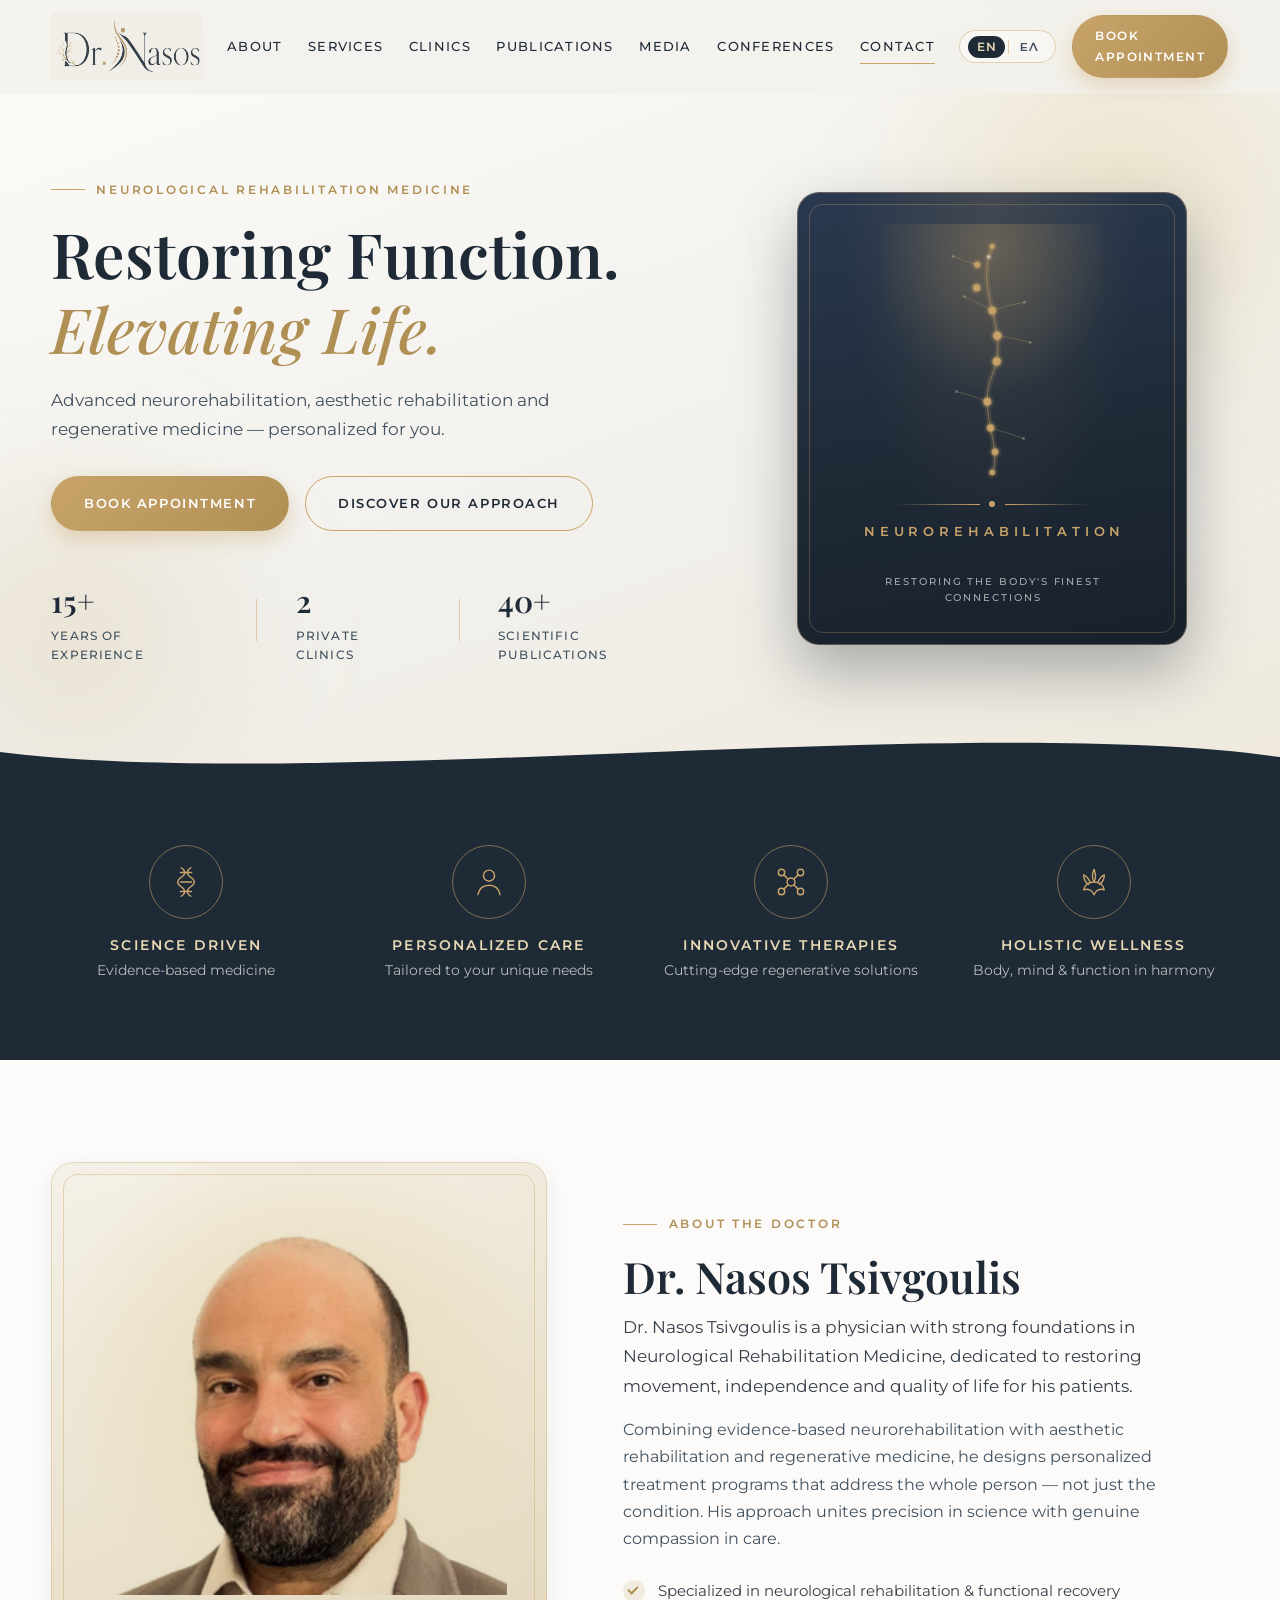
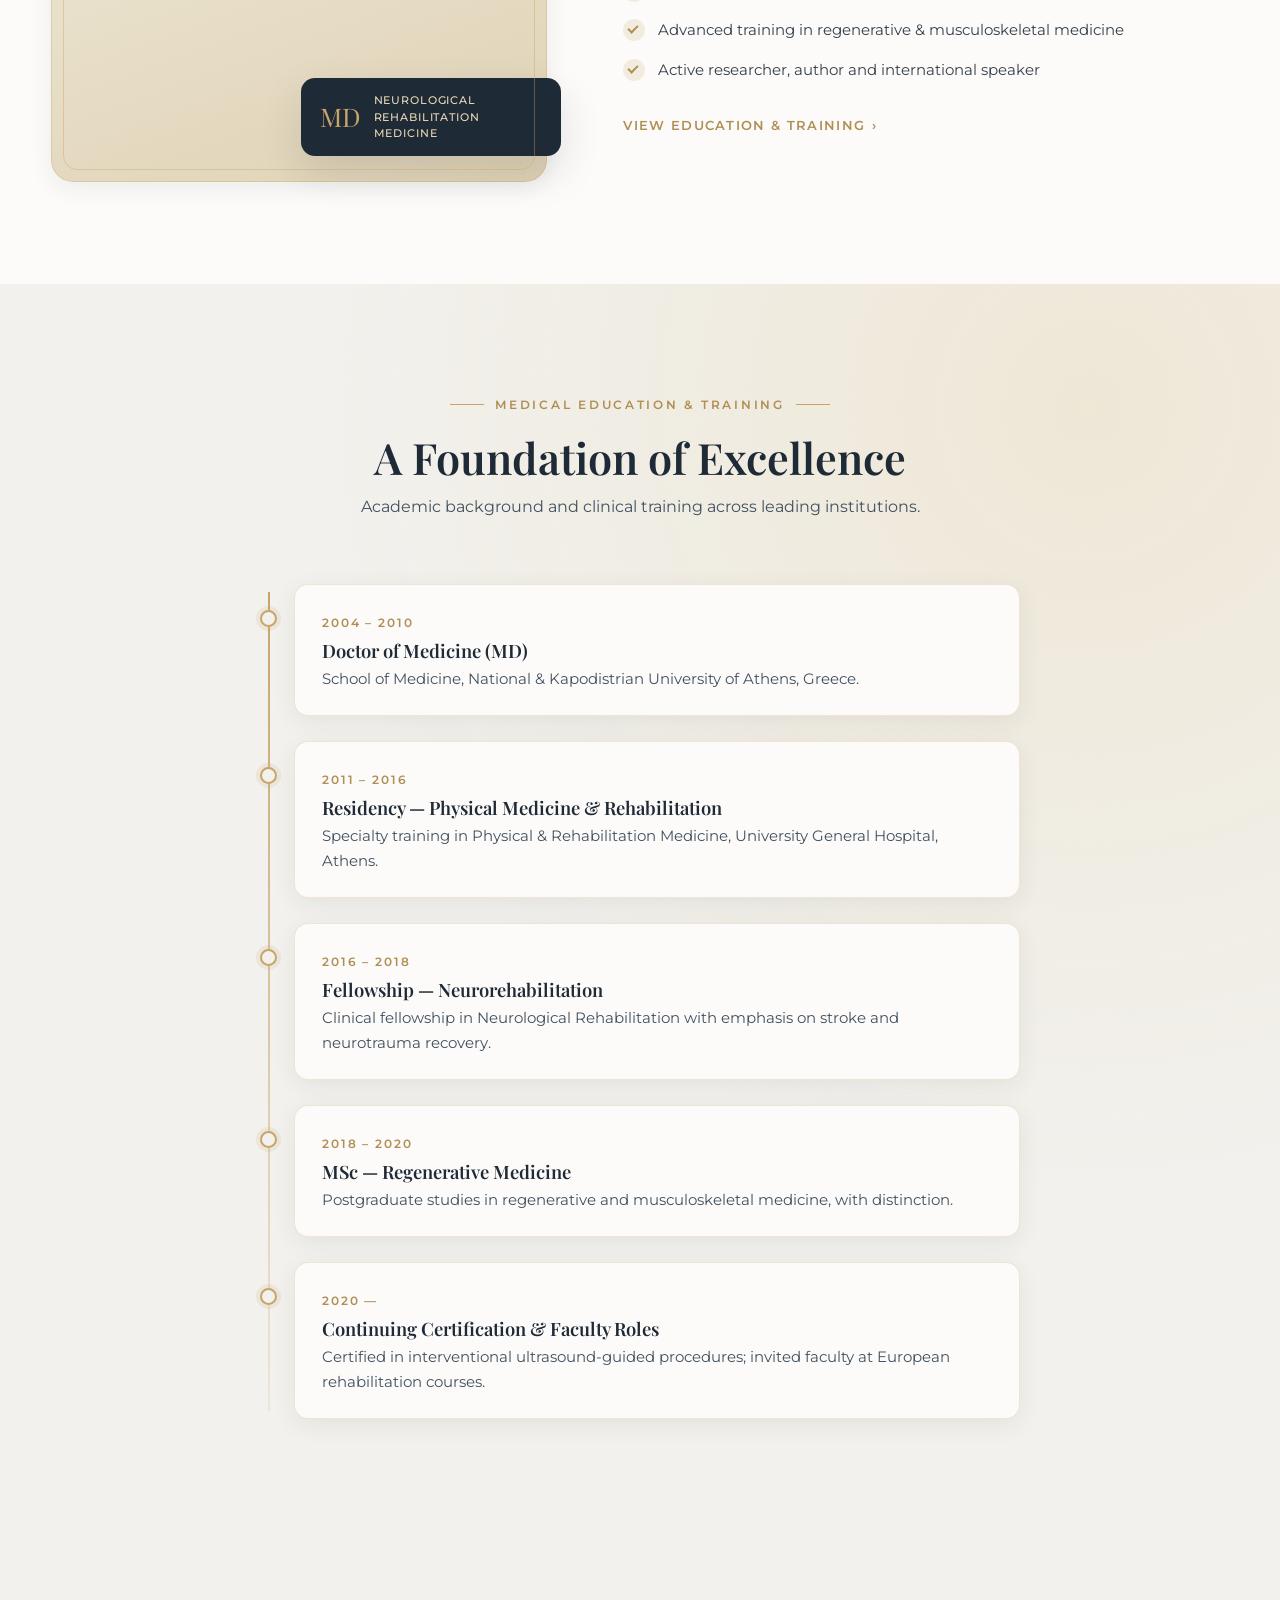
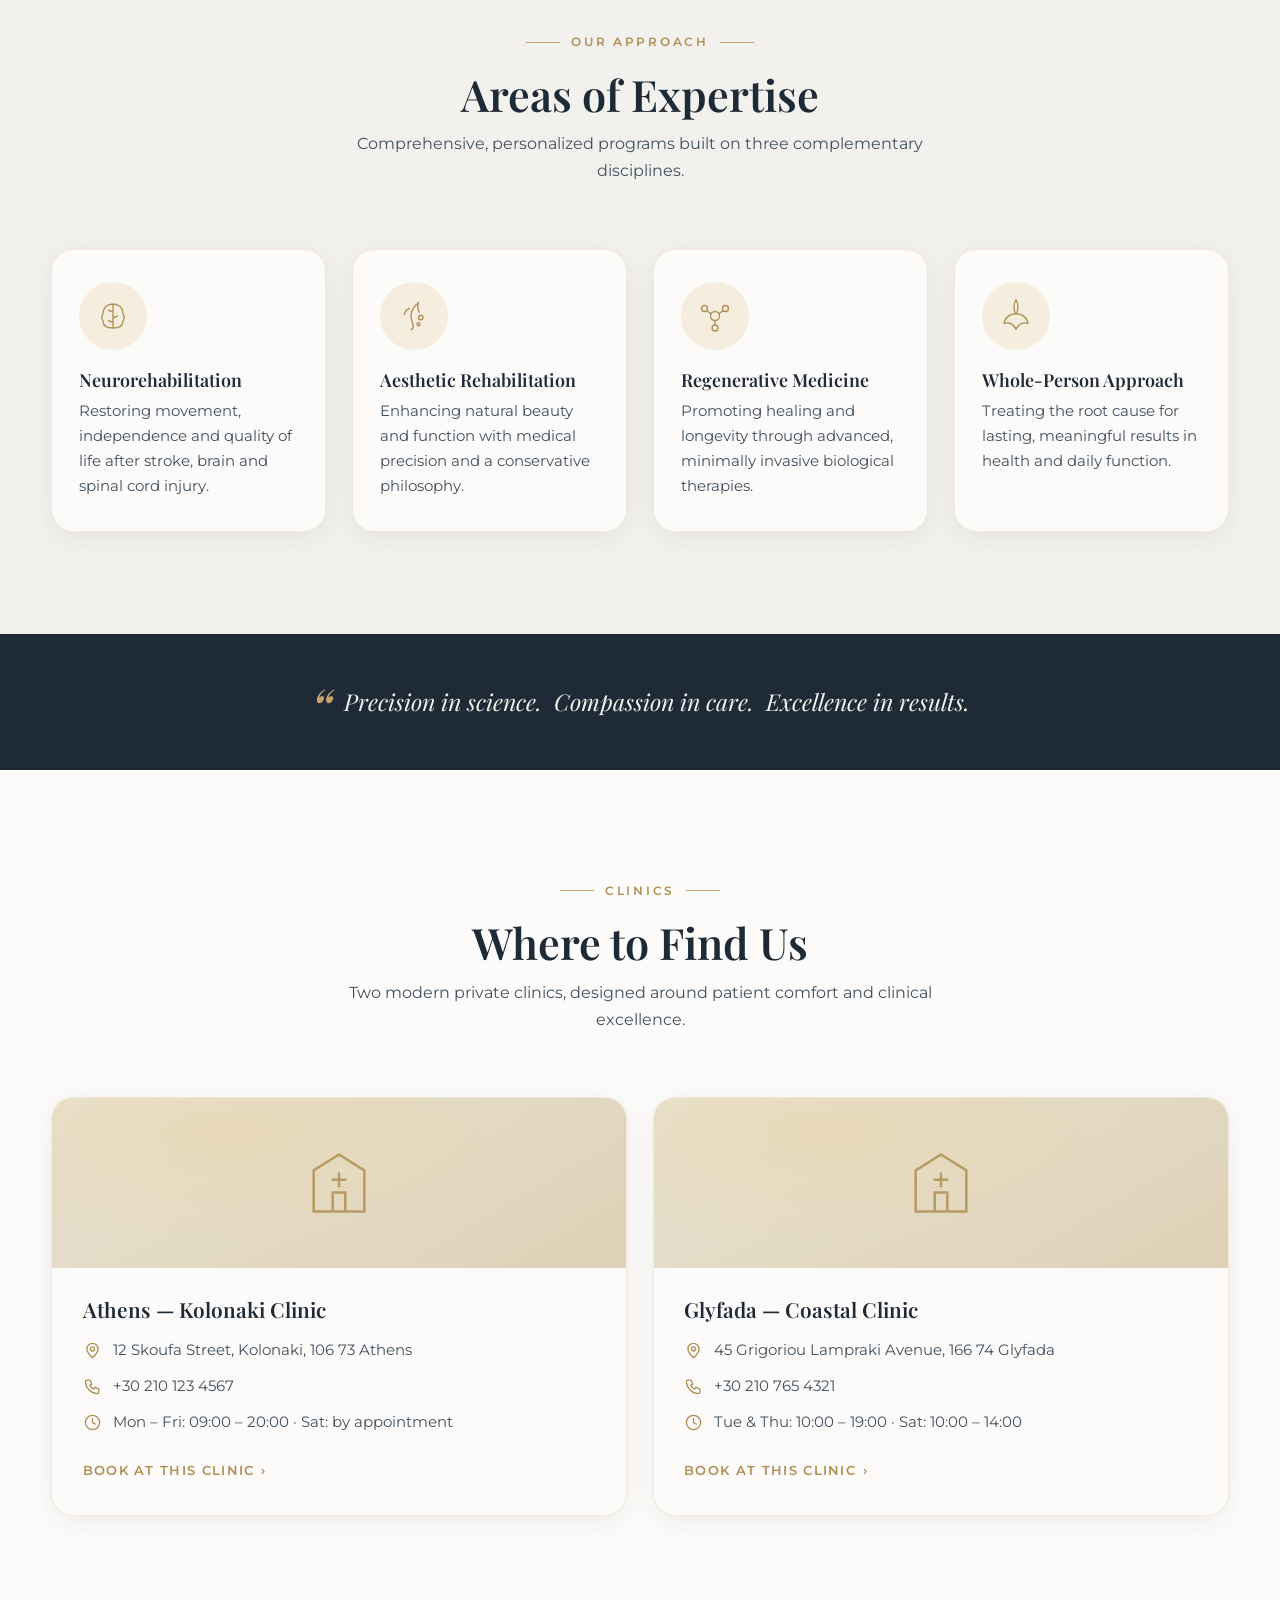
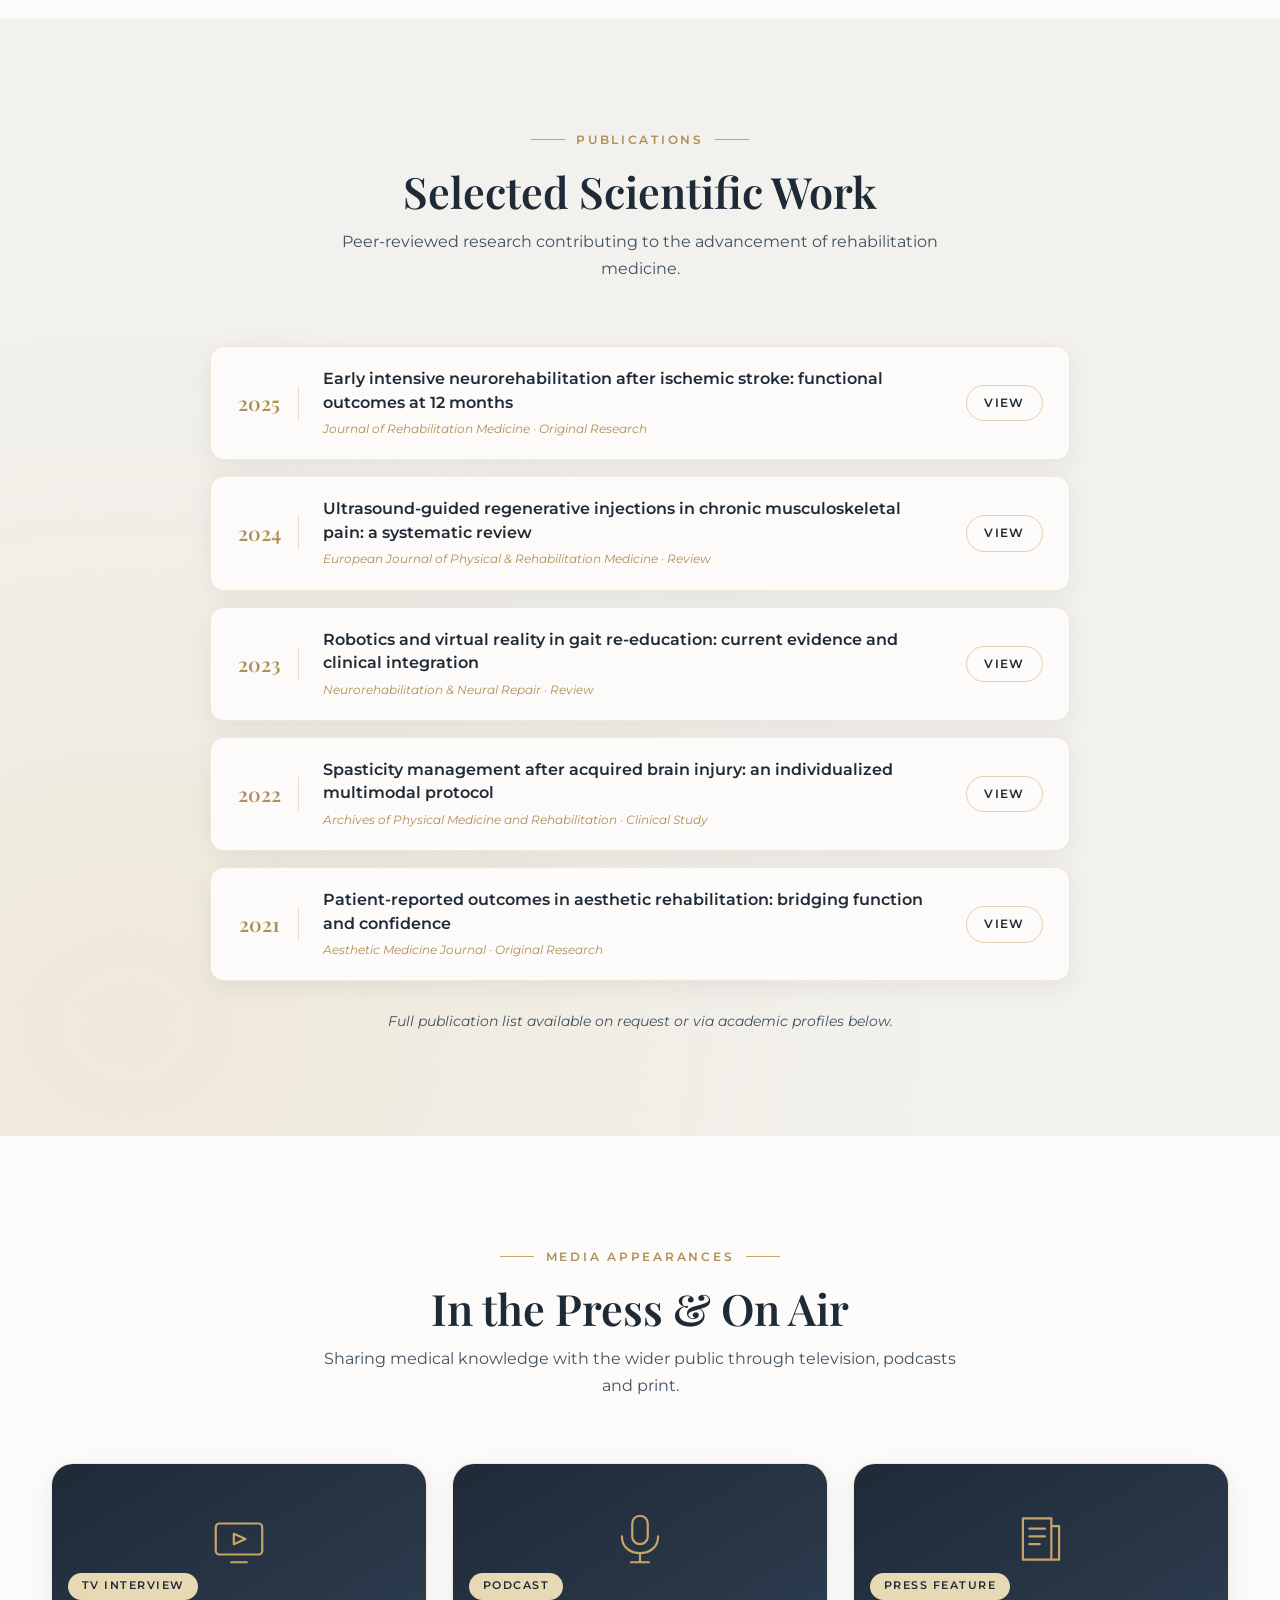
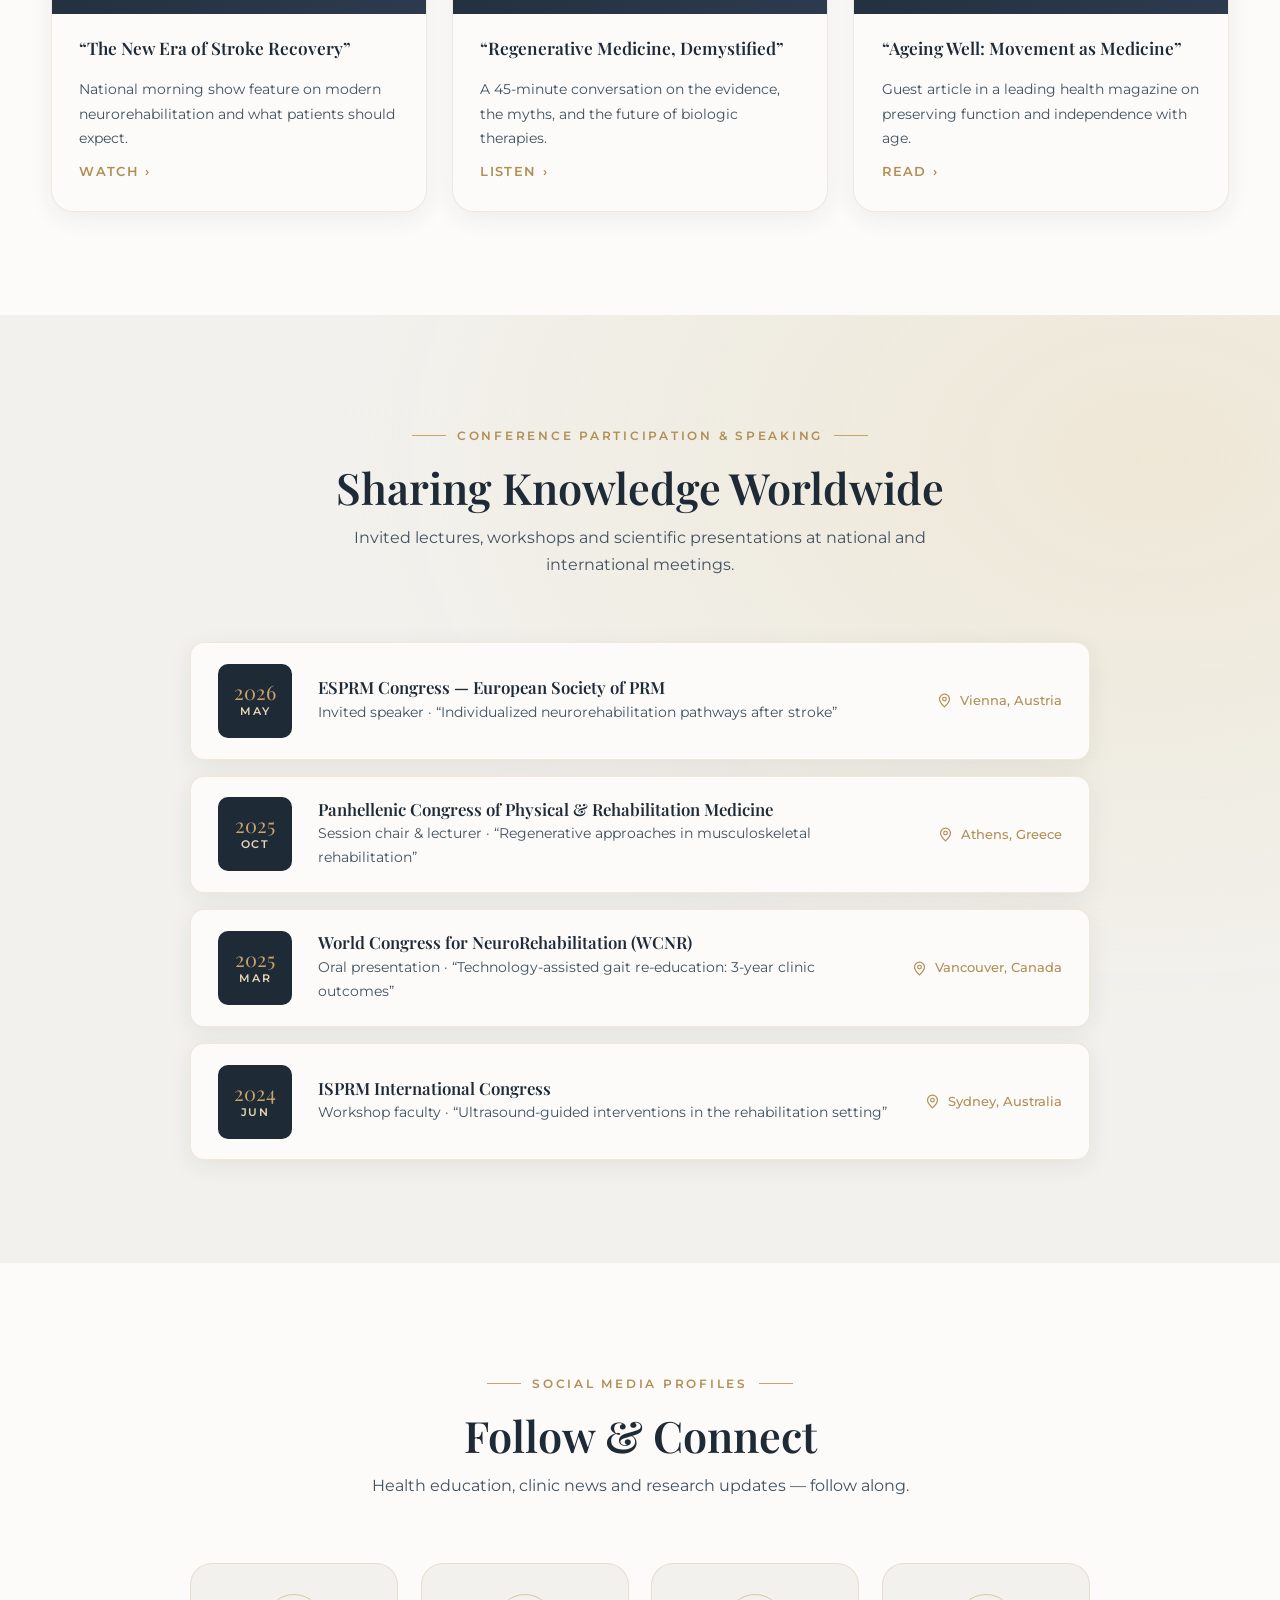
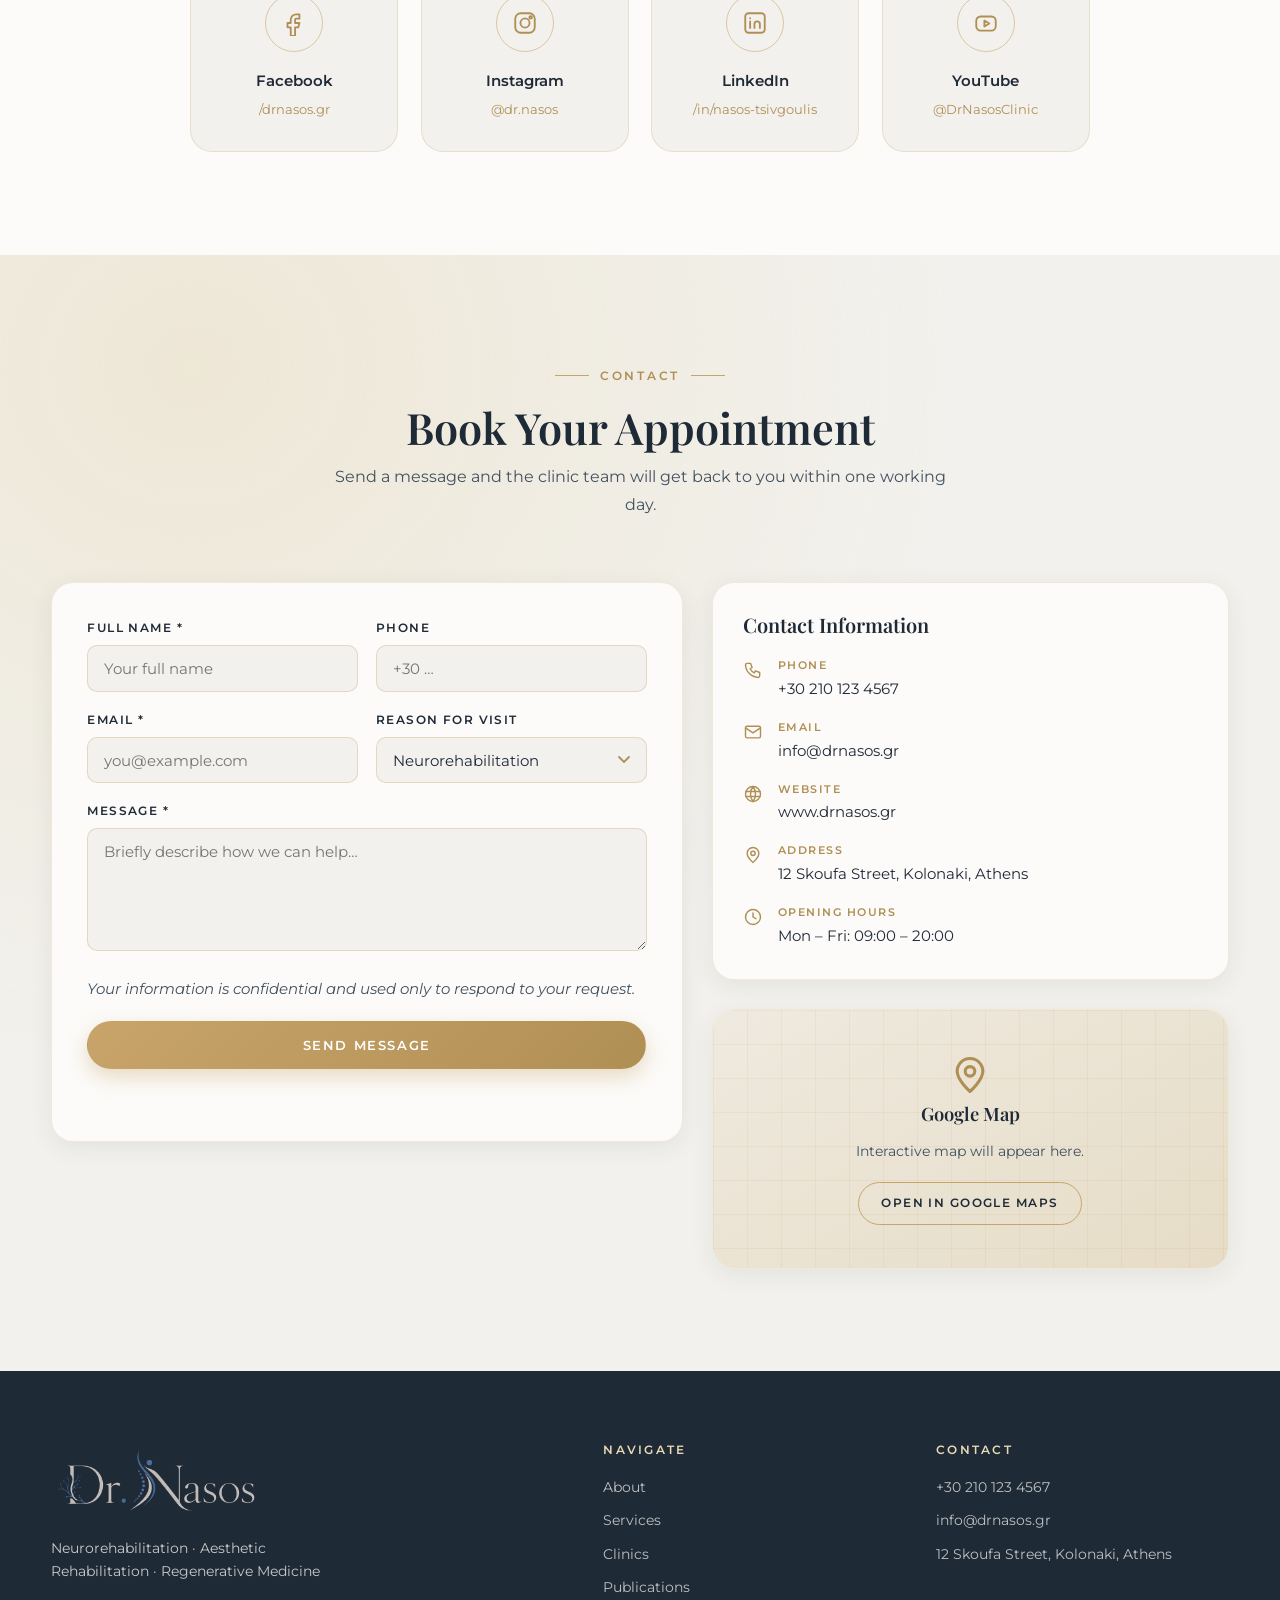
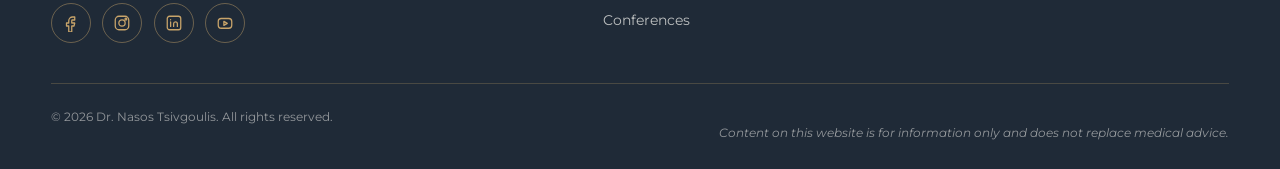
==== commit 181eb798: "new try" ====
--- a/index.html
+++ b/index.html
@@ -1,749 +1,713 @@
-<!doctype html>
-<html lang="en" data-theme="light">
-
+<!DOCTYPE html>
+<html lang="en">
 <head>
-    <meta charset="utf-8">
-    <meta name="viewport" content="width=device-width,initial-scale=1">
-    <title>Nasos Tsivgoulis Portfolio</title>
-    <meta name="description" content="Bilingual portfolio for Dr. Athanasios Nasos Tsivgoulis.">
-    <link rel="preconnect" href="https://api.fontshare.com">
-    <link href="https://api.fontshare.com/v2/css?f[]=satoshi@400,500,700&f[]=zodiak@400,700&display=swap"
-        rel="stylesheet">
-    <style>
-        :root,
-        [data-theme=light] {
-            --bg: #f7f6f2;
-            --surface: #fcfbf8;
-            --surface2: #efebe4;
-            --text: #27241d;
-            --muted: #70695f;
-            --primary: #0b6c71;
-            --primary2: #d8eceb;
-            --border: rgba(39, 36, 29, .12);
-            --shadow: 0 12px 30px rgba(0, 0, 0, .08);
-            --r: 20px;
-            --max: 1120px;
-            --font-body: 'Satoshi', sans-serif;
-            --font-display: 'Zodiak', serif
-        }
-
-        [data-theme=dark] {
-            --bg: #151311;
-            --surface: #1d1a18;
-            --surface2: #27231f;
-            --text: #ece7de;
-            --muted: #b5ac9f;
-            --primary: #69aab0;
-            --primary2: rgba(105, 170, 176, .15);
-            --border: rgba(236, 231, 222, .12);
-            --shadow: 0 12px 30px rgba(0, 0, 0, .32)
-        }
-
-        * {
-            box-sizing: border-box
-        }
-
-        html {
-            scroll-behavior: smooth
-        }
-
-        body {
-            margin: 0;
-            font: 16px/1.65 var(--font-body);
-            color: var(--text);
-            background: radial-gradient(circle at top right, rgba(11, 108, 113, .09), transparent 25%), var(--bg)
-        }
-
-        a {
-            color: inherit;
-            text-decoration: none
-        }
-
-        img,
-        svg {
-            display: block;
-            max-width: 100%
-        }
-
-        button {
-            font: inherit
-        }
-
-        .container {
-            width: min(calc(100% - 24px), var(--max));
-            margin: auto
-        }
-
-        .skip {
-            position: absolute;
-            left: 12px;
-            top: -48px;
-            background: var(--primary);
-            color: #fff;
-            padding: 10px 14px;
-            border-radius: 12px
-        }
-
-        .skip:focus {
-            top: 12px
-        }
-
-        .header {
-            position: sticky;
-            top: 0;
-            z-index: 20;
-            background: color-mix(in srgb, var(--bg) 86%, transparent);
-            backdrop-filter: blur(14px);
-            border-bottom: 1px solid rgba(0, 0, 0, .06)
-        }
-
-        .nav {
-            display: flex;
-            justify-content: space-between;
-            gap: 16px;
-            align-items: center;
-            padding: 16px 0
-        }
-
-        .brand {
-            display: flex;
-            gap: 12px;
-            align-items: center
-        }
-
-        .logo {
-            width: 44px;
-            height: 44px;
-            border-radius: 14px;
-            display: grid;
-            place-items: center;
-            background: linear-gradient(135deg, var(--primary2), var(--surface2));
-            border: 1px solid var(--border);
-            color: var(--primary)
-        }
-
-        .brand b {
-            display: block;
-            font-size: 15px
-        }
-
-        .brand span {
-            display: block;
-            font-size: 13px;
-            color: var(--muted)
-        }
-
-        .navlinks {
-            display: none;
-            gap: 18px
-        }
-
-        .navlinks a {
-            font-size: 14px;
-            color: var(--muted)
-        }
-
-        .controls {
-            display: flex;
-            gap: 8px;
-            align-items: center
-        }
-
-        .switch {
-            display: flex;
-            padding: 4px;
-            background: var(--surface);
-            border: 1px solid var(--border);
-            border-radius: 999px
-        }
-
-        .switch button,
-        .icon {
-            min-height: 44px;
-            border: none;
-            background: transparent;
-            color: var(--muted);
-            border-radius: 999px;
-            padding: 0 14px
-        }
-
-        .switch .active {
-            background: var(--primary);
-            color: #fff
-        }
-
-        .icon {
-            width: 44px;
-            border: 1px solid var(--border);
-            background: var(--surface)
-        }
-
-        .hero {
-            padding: 72px 0 48px
-        }
-
-        .hero-grid {
-            display: grid;
-            gap: 28px;
-            align-items: end
-        }
-
-        .eyebrow {
-            display: inline-flex;
-            padding: 8px 12px;
-            border-radius: 999px;
-            background: var(--primary2);
-            color: var(--primary);
-            font-size: 12px;
-            font-weight: 700;
-            letter-spacing: .08em;
-            text-transform: uppercase
-        }
-
-        .hero h1 {
-            margin: 16px 0;
-            font: 700 clamp(34px, 6vw, 60px)/1.02 var(--font-display);
-            max-width: 11ch
-        }
-
-        .lead {
-            max-width: 62ch;
-            color: var(--muted)
-        }
-
-        .actions {
-            display: flex;
-            flex-wrap: wrap;
-            gap: 12px;
-            margin-top: 24px
-        }
-
-        .btn {
-            display: inline-flex;
-            align-items: center;
-            justify-content: center;
-            min-height: 46px;
-            padding: 0 16px;
-            border-radius: 999px;
-            border: 1px solid var(--border);
-            background: var(--surface);
-            font-size: 14px
-        }
-
-        .btn.primary {
-            background: var(--primary);
-            border-color: transparent;
-            color: #fff
-        }
-
-        .panel,
-        .card,
-        .pub,
-        .contactbox {
-            background: var(--surface);
-            border: 1px solid var(--border);
-            border-radius: var(--r)
-        }
-
-        .panel {
-            padding: 24px;
-            box-shadow: var(--shadow);
-            background: linear-gradient(180deg, var(--surface), var(--surface2))
-        }
-
-        .panel h2 {
-            margin: 8px 0 0;
-            font: 700 clamp(24px, 4vw, 36px)/1.08 var(--font-display)
-        }
-
-        .stats {
-            display: grid;
-            grid-template-columns: repeat(2, 1fr);
-            gap: 12px;
-            margin-top: 20px
-        }
-
-        .stat {
-            padding: 16px;
-            border: 1px solid var(--border);
-            border-radius: 16px;
-            background: rgba(255, 255, 255, .18)
-        }
-
-        .stat b {
-            display: block;
-            font-size: 18px
-        }
-
-        .stat span {
-            display: block;
-            font-size: 14px;
-            color: var(--muted)
-        }
-
-        section.block {
-            padding: 44px 0;
-            border-top: 1px solid rgba(0, 0, 0, .06)
-        }
-
-        .head {
-            margin-bottom: 24px
-        }
-
-        .head h2 {
-            margin: 0 0 8px;
-            font: 700 clamp(26px, 4vw, 38px)/1.1 var(--font-display)
-        }
-
-        .head p {
-            margin: 0;
-            color: var(--muted);
-            max-width: 62ch
-        }
-
-        .g2,
-        .g3,
-        .pubs {
-            display: grid;
-            gap: 16px
-        }
-
-        .card,
-        .pub,
-        .contactbox {
-            padding: 22px
-        }
-
-        .card h3,
-        .pub h3,
-        .contactbox h3 {
-            margin: 0 0 8px;
-            font-size: 22px;
-            line-height: 1.2
-        }
-
-        .card p,
-        .pub p,
-        .contactbox p {
-            margin: 0;
-            color: var(--muted)
-        }
-
-        .chips {
-            display: flex;
-            flex-wrap: wrap;
-            gap: 8px;
-            margin-top: 14px
-        }
-
-        .chip {
-            display: inline-flex;
-            padding: 8px 12px;
-            border-radius: 999px;
-            background: var(--primary2);
-            color: var(--primary);
-            font-size: 12px;
-            font-weight: 700
-        }
-
-        .contactlist {
-            display: grid;
-            gap: 12px;
-            margin-top: 16px
-        }
-
-        .contactitem {
-            padding: 14px 16px;
-            border: 1px solid var(--border);
-            border-radius: 16px;
-            background: rgba(255, 255, 255, .16)
-        }
-
-        .contactitem b {
-            display: block;
-            font-size: 13px;
-            letter-spacing: .08em;
-            text-transform: uppercase;
-            margin-bottom: 4px;
-            color: var(--muted)
-        }
-
-        .footer {
-            padding: 40px 0 56px;
-            border-top: 1px solid rgba(0, 0, 0, .06)
-        }
-
-        .footer small {
-            display: block;
-            color: var(--muted);
-            margin-top: 10px
-        }
-
-        .fade {
-            opacity: 1
-        }
-
-        @supports(animation-timeline:view()) {
-            .fade {
-                opacity: 0;
-                animation: reveal linear both;
-                animation-timeline: view();
-                animation-range: entry 0% entry 35%
-            }
-
-            @keyframes reveal {
-                to {
-                    opacity: 1
-                }
-            }
-        }
-
-        @media (min-width:800px) {
-            .navlinks {
-                display: flex
-            }
-
-            .hero-grid {
-                grid-template-columns: 1.15fr .85fr
-            }
-
-            .g2 {
-                grid-template-columns: repeat(2, 1fr)
-            }
-
-            .g3 {
-                grid-template-columns: repeat(3, 1fr)
-            }
-        }
-
-        @media (prefers-reduced-motion:reduce) {
-
-            *,
-            *:before,
-            *:after {
-                animation: none !important;
-                transition: none !important;
-                scroll-behavior: auto !important
-            }
-        }
-    </style>
+  <meta charset="UTF-8" />
+  <meta name="viewport" content="width=device-width, initial-scale=1.0" />
+  <title data-i18n="meta.title">Dr. Nasos Tsivgoulis — Neurorehabilitation · Aesthetic Rehabilitation · Regenerative Medicine</title>
+  <meta name="description" content="Dr. Nasos Tsivgoulis — physician specialized in Neurological Rehabilitation Medicine. Advanced neurorehabilitation, aesthetic rehabilitation and regenerative medicine in Athens, Greece." />
+
+  <link rel="preconnect" href="https://fonts.googleapis.com" />
+  <link rel="preconnect" href="https://fonts.gstatic.com" crossorigin />
+  <link href="https://fonts.googleapis.com/css2?family=Playfair+Display:ital,wght@0,400;0,500;0,600;0,700;1,400;1,500&family=Montserrat:wght@300;400;500;600;700&display=swap" rel="stylesheet" />
+
+  <link rel="icon" type="image/png" href="logos/Logo2.png" />
+  <link rel="stylesheet" href="style.css" />
 </head>
-
 <body>
-    <a class="skip" href="#main">Skip to content</a>
-    <header class="header">
-        <div class="container nav">
-            <div class="brand">
-                <div class="logo"><img src="Icons/logo.png" alt="logo" style="width: 44px;height: 44px;border-radius: 14px;"></div>
-                <div><b>Nasos Tsivgoulis</b><span data-i18n="brand_sub">Bilingual professional portfolio</span></div>
-            </div>
-            <nav class="navlinks"><a href="#profile" data-i18n="nav_profile">Profile</a><a href="#focus"
-                    data-i18n="nav_focus">Focus Areas</a><a href="#publications" data-i18n="nav_publications">Selected
-                    public academic activity</a><a href="#contact" data-i18n="nav_contact">Contact</a></nav>
-            <div class="controls">
-                <div class="switch"><button class="active" data-lang="en" aria-pressed="true">EN</button><button
-                        data-lang="el" aria-pressed="false">EL</button></div><button class="icon" data-theme-toggle
-                    aria-label="Switch theme">◐</button>
-            </div>
-        </div>
-    </header>
-    <main id="main">
-        <section class="hero">
-            <div class="container hero-grid">
-                <div>
-                    <div class="eyebrow fade" data-i18n="hero_eyebrow">Public professional portfolio</div>
-                    <h1 class="fade" data-i18n="hero_title">Rehabilitation medicine with a focused public profile in
-                        aesthetics and neurorehabilitation.</h1>
-                    <p class="lead fade" data-i18n="hero_lead">A cleaner presentation of the publicly visible profile of
-                        Dr. Athanasios “Nasos” Tsivgoulis, designed to highlight core medical identity, focus areas,
-                        academic activity, and contact details in English and Greek.</p>
-                    <div class="actions fade"><a class="btn primary" href="#profile"
-                            data-i18n="hero_cta_primary">Explore profile</a><a class="btn" href="#contact"
-                            data-i18n="hero_cta_secondary">Go to contact</a></div>
-                </div>
-                <aside class="panel fade">
-                    <div class="eyebrow" data-i18n="snapshot_kicker">Snapshot</div>
-                    <h2 data-i18n="snapshot_title">Targeted public highlights</h2>
-                    <div class="stats">
-                        <div class="stat"><b data-i18n="stat_1_title">PRM physician</b><span
-                                data-i18n="stat_1_body">Publicly presented in rehabilitation medicine</span></div>
-                        <div class="stat"><b data-i18n="stat_2_title">Attica Rehab</b><span data-i18n="stat_2_body">Head
-                                of Outpatient Department listing</span></div>
-                        <div class="stat"><b data-i18n="stat_3_title">Academic link</b><span
-                                data-i18n="stat_3_body">Research associate and neurology-linked profile</span></div>
-                        <div class="stat"><b data-i18n="stat_4_title">Aesthetic profile</b><span
-                                data-i18n="stat_4_body">Injectables, restoration, and AAAM branding</span></div>
-                    </div>
-                </aside>
-            </div>
-        </section>
-        <section class="block" id="profile">
-            <div class="container">
-                <div class="head fade">
-                    <h2 data-i18n="profile_title">Profile</h2>
-                    <p data-i18n="profile_intro">Dr. Tsivgoulis combines a background in physical medicine and
-                        rehabilitation with a distinct clinical orientation towards aesthetic restoration and
-                        regenerative medicine.</p>
-                </div>
-                <div class="g2">
-                    <article class="card fade">
-                        <h3 data-i18n="profile_card1_title">Professional identity</h3>
-                        <p data-i18n="profile_card1_body">Rehabilitation Doctor and Aesthetic Restoration Physician with
-                            AAAM Board Certification. His practice bridges neurological rehabilitation medicine with
-                            injectable therapies and regenerative-oriented aesthetic restoration.</p>
-                        <div class="chips"><span class="chip">PRM</span><span class="chip"
-                                data-i18n="chip_aesthetic">Aesthetic restoration</span><span class="chip"
-                                data-i18n="chip_regenerative">Regenerative medicine</span></div>
-                    </article>
-                    <article class="card fade">
-                        <h3 data-i18n="profile_card2_title">Clinical and academic roles</h3>
-                        <p data-i18n="profile_card2_body">Head of Outpatient Department at Attica Rehabilitation Center,
-                            Research Associate at the Second Department of Neurology of Attikon University Hospital /
-                            NKUA, and active as an instructor and trainer in injectables and aesthetic medicine.</p>
-                        <div class="chips"><span class="chip" data-i18n="chip_neuro">Neurorehabilitation</span><span
-                                class="chip" data-i18n="chip_injectables">Injectables</span><span class="chip"
-                                data-i18n="chip_training">Training and teaching</span></div>
-                    </article>
-                </div>
-            </div>
-        </section>
-        <section class="block" id="focus">
-            <div class="container">
-                <div class="head fade">
-                    <h2 data-i18n="focus_title">Focus Areas</h2>
-                    <p data-i18n="focus_intro">Three core areas define his clinical and educational work.</p>
-                </div>
-                <div class="g3">
-                    <article class="card fade">
-                        <h3 data-i18n="focus1_title">Physical medicine and rehabilitation</h3>
-                        <p data-i18n="focus1_body">Specialist in Physical Medicine and Rehabilitation with a clinical
-                            focus on neurological rehabilitation, spasticity management, and functional recovery
-                            protocols.</p>
-                    </article>
-                    <article class="card fade">
-                        <h3 data-i18n="focus2_title">Aesthetic rehabilitation</h3>
-                        <p data-i18n="focus2_body">Special interest in the aesthetic rehabilitation of neurological
-                            patients, combining functional restoration with injectable and regenerative approaches to
-                            facial and body appearance.</p>
-                    </article>
-                    <article class="card fade">
-                        <h3 data-i18n="focus3_title">Injectables and regenerative practice</h3>
-                        <p data-i18n="focus3_body">Trainer and key opinion leader for injectable products including
-                            Botox, Dysport, Pluryal, and Jalupro. International trainer and speaker for Burgeon x
-                            Vivacy, with clinical activity across anti-aging and regenerative aesthetic protocols.</p>
-                    </article>
-                </div>
-            </div>
-        </section>
-        <section class="block" id="publications">
-            <div class="container">
-                <div class="head fade">
-                    <h2 data-i18n="pub_title">Selected public academic activity</h2>
-                    <p data-i18n="pub_intro">A structured overview of his academic affiliations, completed credentials,
-                        and broader professional and educational activity.</p>
-                </div>
-                <div class="pubs">
-                    <article class="pub fade">
-                        <h3 data-i18n="pub1_title">Academic and institutional affiliations</h3>
-                        <p data-i18n="pub1_body">Research Associate, Second Department of Neurology, Attikon University
-                            Hospital / National and Kapodistrian University of Athens. Previous role as Scientific
-                            Director of Rehabilitation at Centre Animus, with a concurrent University Fellowship at the
-                            Neurology Department, University of Thessaly.</p>
-                    </article>
-                    <article class="pub fade">
-                        <h3 data-i18n="pub2_title">Degrees and certifications</h3>
-                        <p data-i18n="pub2_body">MD, FEBPRM (Fellow of the European Board of Physical and Rehabilitation
-                            Medicine). AAAM Board Certified in anti-aging and aesthetic medicine.</p>
-                    </article>
-                    <article class="pub fade">
-                        <h3 data-i18n="pub3_title">Teaching, speaking and editorial work</h3>
-                        <p data-i18n="pub3_body">Instructor and trainer in injectable and aesthetic medicine. Speaker at
-                            international congresses. Co-author of a 2022 consensus document on spasticity management in
-                            multiple sclerosis. Creator of the Guru FrameLift 3D facial reconstruction protocol.</p>
-                    </article>
-                </div>
-            </div>
-        </section>
-        <section class="block" id="contact">
-            <div class="container">
-                <div class="head fade">
-                    <h2 data-i18n="contact_title">Contact</h2>
-                    <p data-i18n="contact_intro">Get in touch or visit the clinic.</p>
-                </div>
-                <div class="g2">
-                    <article class="contactbox fade">
-                        <h3 data-i18n="contact_box_title">Direct details</h3>
-                        <div class="contactlist">
-                            <div class="contactitem"><b data-i18n="contact_phone_label">Phone</b><span>Tel: 210 4567
-                                    890</span></div>
-                            <div class="contactitem"><b data-i18n="contact_address_label">Address</b><span>Defkaliwn 13,
-                                    Athens, 15125</span></div>
-                        </div>
-                    </article>
-                    <article class="contactbox fade">
-                        <h3 data-i18n="contact_links_title">Public profiles</h3>
-                        <div class="chips" style="margin-top:0;margin-bottom:16px"><a class="btn"
-                                href="https://guruderma.com/en/nasos-tsivgoulis/" target="_blank"
-                                rel="noopener noreferrer">Guru Derma</a><a class="btn"
-                                href="https://www.atticarehab.gr/en/meet-the-team/" target="_blank"
-                                rel="noopener noreferrer">Attica Rehab</a><a class="btn"
-                                href="https://www.instagram.com/drnasos/?hl=en" target="_blank"
-                                rel="noopener noreferrer">Instagram</a></div>
-                        <p data-i18n="contact_links_body">Additional professional profiles are available at the links
-                            below.</p>
-                    </article>
-                </div>
-            </div>
-        </section>
-    </main>
-    <script>
-        const t = {
-            en: {
-                brand_sub: 'Professional portfolio',
-                nav_profile: 'Profile',
-                nav_focus: 'Focus Areas',
-                nav_publications: 'Selected public academic activity',
-                nav_contact: 'Contact',
-                hero_eyebrow: 'Professional portfolio',
-                hero_title: 'Rehabilitation medicine with a focused public profile in aesthetics and neurorehabilitation.',
-                hero_lead: 'A cleaner presentation of the publicly visible profile of Dr. Athanasios “Nasos” Tsivgoulis, designed to highlight core medical identity,\
-         focus areas, academic activity, and contact details in English and Greek.',
-                hero_cta_primary: 'Explore profile',
-                hero_cta_secondary: 'Go to contact',
-                snapshot_kicker: 'Snapshot',
-                snapshot_title: 'Targeted public highlights',
-                stat_1_title: 'PRM physician',
-                stat_1_body: 'Publicly presented in rehabilitation medicine',
-                stat_2_title: 'Attica Rehab',
-                stat_2_body: 'Head of Outpatient Department listing',
-                stat_3_title: 'Academic link',
-                stat_3_body: 'Research associate and neurology-linked profile',
-                stat_4_title: 'Aesthetic profile',
-                stat_4_body: 'Injectables, restoration, and AAAM branding',
-                profile_title: 'Profile',
-                profile_intro: 'Dr. Tsivgoulis combines a background in physical medicine and rehabilitation with a distinct clinical orientation towards aesthetic restoration and regenerative medicine.',
-                profile_card1_title: 'Professional identity',
-                profile_card1_body: 'Rehabilitation Doctor and Aesthetic Restoration Physician with AAAM Board Certification. His practice bridges neurological rehabilitation medicine with\
-         injectable therapies and regenerative-oriented aesthetic restoration.',
-                chip_aesthetic: 'Aesthetic restoration',
-                chip_regenerative: 'Regenerative medicine',
-                profile_card2_title: 'Clinical and academic roles',
-                profile_card2_body: 'Head of Outpatient Department at Attica Rehabilitation Center, Research Associate at the Second Department of Neurology of Attikon \
-        University Hospital / NKUA, and active as an instructor and trainer in injectables and aesthetic medicine.',
-                chip_neuro: 'Neurorehabilitation',
-                chip_injectables: 'Injectables',
-                chip_training: 'Training and teaching',
-                focus_title: 'Focus Areas',
-                focus_intro: 'Three core areas define his clinical and educational work.',
-                focus1_title: 'Physical medicine and rehabilitation',
-                focus1_body: 'Specialist in Physical Medicine and Rehabilitation with a clinical focus on neurological rehabilitation, spasticity management, and functional recovery protocols.',
-                focus2_title: 'Aesthetic rehabilitation',
-                focus2_body: 'Special interest in the aesthetic rehabilitation of neurological patients, combining functional restoration with injectable and regenerative approaches to facial and body appearance.',
-                focus3_title: 'Injectables and regenerative practice',
-                focus3_body: 'Trainer and key opinion leader for injectable products including Botox, Dysport, Pluryal, and Jalupro. International trainer and speaker for\
-         Burgeon x Vivacy, with clinical activity across anti-aging and regenerative aesthetic protocols.',
-                pub_title: 'Selected public academic activity',
-                pub_intro: 'A structured overview of his academic affiliations, completed credentials, and broader professional and educational activity.',
-                pub1_title: 'Academic and institutional affiliations',
-                pub1_body: 'Research Associate, Second Department of Neurology, Attikon University Hospital / National and Kapodistrian University of Athens. Previous role as Scientific Director of \
-         Rehabilitation at Centre Animus, with a concurrent University Fellowship at the Neurology Department, University of Thessaly.',
-                pub2_title: 'Degrees and certifications',
-                pub2_body: 'MD, FEBPRM (Fellow of the European Board of Physical and Rehabilitation Medicine). AAAM Board Certified in anti-aging and aesthetic medicine.',
-                pub3_title: 'Teaching, speaking and editorial work',
-                pub3_body: 'Instructor and trainer in injectable and aesthetic medicine. Speaker at international congresses. Co-author of a 2022 consensus document on spasticity management in multiple sclerosis.\
-         Creator of the Guru FrameLift 3D facial reconstruction protocol.',
-                contact_title: 'Contact',
-                contact_intro: 'Get in touch or visit the clinic.',
-                contact_box_title: 'Direct details',
-                contact_phone_label: 'Phone',
-                contact_address_label: 'Address',
-                contact_links_title: 'Public profiles',
-                contact_links_body: 'Additional professional profiles are available at the links below.'
-            },
-            el: {
-                brand_sub: 'Επαγγελματικό portfolio',
-                nav_profile: 'Προφίλ',
-                nav_focus: 'Focus Areas',
-                nav_publications: 'Selected public academic activity',
-                nav_contact: 'Contact',
-                hero_eyebrow: 'Επαγγελματικό portfolio',
-                hero_title: 'Ιατρική αποκατάσταση με πιο στοχευμένο δημόσιο προφίλ στην αισθητική και τη νευροαποκατάσταση.',
-                hero_lead: 'Μια πιο καθαρή παρουσίαση του δημόσια ορατού προφίλ του Δρ. Αθανάσιου “Νάσου” Τσιβγούλη, με έμφαση στη βασική ιατρική ταυτότητα, τους τομείς εστίασης, την ακαδημαϊκή δραστηριότητα και τα \
-         στοιχεία επικοινωνίας στα αγγλικά και στα ελληνικά.',
-                hero_cta_primary: 'Δες το προφίλ',
-                hero_cta_secondary: 'Μετάβαση στο contact',
-                snapshot_kicker: 'Snapshot',
-                snapshot_title: 'Στοχευμένα δημόσια highlights',
-                stat_1_title: 'Ιατρός PRM',
-                stat_1_body: 'Δημόσια παρουσία στην ιατρική αποκατάστασης',
-                stat_2_title: 'Attica Rehab',
-                stat_2_body: 'Listing ως Head of Outpatient Department',
-                stat_3_title: 'Academic link',
-                stat_3_body: 'Research associate και neurology-linked προφίλ',
-                stat_4_title: 'Aesthetic profile',
-                stat_4_body: 'Injectables, restoration και AAAM branding',
-                profile_title: 'Profile',
-                profile_intro: 'Ο Dr. Tsivgoulis συνδυάζει υπόβαθρο στη φυσική ιατρική και αποκατάσταση με σαφή κλινικό προσανατολισμό προς την αισθητική αποκατάσταση και την αναγεννητική ιατρική.',
-                profile_card1_title: 'Επαγγελματική ταυτότητα',
-                profile_card1_body: 'Ιατρός Αποκατάστασης και Αισθητικής Αποκατάστασης με AAAM Board Certification. Η κλινική του πρακτική γεφυρώνει τη νευρολογική ιατρική αποκατάσταση με\
-         injectable θεραπείες και αναγεννητικά προσανατολισμένη αισθητική αποκατάσταση.',
-                chip_aesthetic: 'Αισθητική αποκατάσταση',
-                chip_regenerative: 'Αναγεννητική ιατρική',
-                profile_card2_title: 'Δημόσια καταγεγραμμένοι ρόλοι',
-                profile_card2_body: 'Head of Outpatient Department στο Attica Rehabilitation Center, Research Associate στο Second Department of Neurology του Attikon University Hospital / ΕΚΠΑ, και \
-         ενεργός ως instructor και trainer σε injectables και αισθητική ιατρική.',
-                chip_neuro: 'Νευροαποκατάσταση',
-                chip_injectables: 'Injectables',
-                chip_training: 'Training και teaching',
-                focus_title: 'Focus Areas',
-                focus_intro: 'Τρεις βασικοί άξονες ορίζουν την κλινική και εκπαιδευτική του δραστηριότητα.',
-                focus1_title: 'Φυσική ιατρική και αποκατάσταση',
-                focus1_body: 'Ειδικός Φυσικής Ιατρικής και Αποκατάστασης με κλινική εστίαση στη νευρολογική αποκατάσταση, τη διαχείριση σπαστικότητας και τα πρωτόκολλα λειτουργικής ανάρρωσης.',
-                focus2_title: 'Αισθητική αποκατάσταση',
-                focus2_body: 'Ιδιαίτερο κλινικό ενδιαφέρον στην αισθητική αποκατάσταση νευρολογικών ασθενών, με συνδυασμό λειτουργικής αποκατάστασης και injectable/αναγεννητικών προσεγγίσεων για το πρόσωπο και το σώμα.',
-                focus3_title: 'Injectables και αναγεννητική πρακτική',
-                focus3_body: 'Trainer και key opinion leader για injectable προϊόντα, συμπεριλαμβανομένων Botox, Dysport, Pluryal και Jalupro. Διεθνής trainer και speaker για Burgeon x Vivacy, με κλινική δραστηριότητα\
-          σε anti-aging και αναγεννητικά αισθητικά πρωτόκολλα.',
-                pub_title: 'Selected public academic activity',
-                pub_intro: 'Μια δομημένη επισκόπηση των ακαδημαϊκών συνδέσεών του, των ολοκληρωμένων credentials και της ευρύτερης επαγγελματικής και εκπαιδευτικής δραστηριότητάς του.',
-                pub1_title: 'Ακαδημαϊκές και θεσμικές συνδέσεις',
-                pub1_body: 'Research Associate, Second Department of Neurology, Attikon University Hospital / ΕΚΠΑ. Προηγούμενος ρόλος ως Scientific Director of Rehabilitation στο Centre Animus, με παράλληλη\
-           University Fellowship στο Neurology Department, University of Thessaly.',
-                pub2_title: 'Ολοκληρωμένη εκπαίδευση και επαγγελμαικά credentials',
-                pub2_body: 'MD, FEBPRM (Fellow of the European Board of Physical and Rehabilitation Medicine). AAAM Board Certified στην anti-aging και αισθητική ιατρική.',
-                pub3_title: 'Extra επαγγελματική και εκπαιδευτική δραστηριότητα',
-                pub3_body: 'Instructor και trainer σε injectable και αισθητική ιατρική. Speaker σε διεθνή συνέδρια. Συν-συγγραφέας εγγράφου συναίνεσης του 2022 για τη διαχείριση σπαστικότητας στη σκλήρυνση κατά πλάκας.\
-         Δημιουργός του πρωτοκόλλου Guru FrameLift 3D για αναδόμηση προσώπου.',
-                contact_title: 'Contact',
-                contact_intro: 'Επικοινωνήστε μαζί μας ή επισκεφθείτε το ιατρείο.',
-                contact_box_title: 'Άμεσα στοιχεία',
-                contact_phone_label: 'Τηλέφωνο',
-                contact_address_label: 'Διεύθυνση',
-                contact_links_title: 'Public profiles',
-                contact_links_body: 'Πρόσθετα επαγγελματικά προφίλ είναι διαθέσιμα στους παρακάτω συνδέσμους.'
-            }
-        };
-        const nodes = document.querySelectorAll('[data-i18n]');
-        const langBtns = document.querySelectorAll('[data-lang]');
-        function setLang(lang) {
-            document.documentElement.lang = lang === 'el' ? 'el' : 'en';
-            nodes.forEach(n => {
-                const k = n.dataset.i18n;
-                if (t[lang][k]) n.textContent = t[lang][k]
-            });
-            langBtns.forEach(b => {
-                const on = b.dataset.lang === lang;
-                b.classList.toggle('active', on);
-                b.setAttribute('aria-pressed', on ? 'true' : 'false')
-            })
-        }
-        langBtns.forEach(b => b.addEventListener('click', () => setLang(b.dataset.lang)));
-        setLang('en');
-        const root = document.documentElement, toggle = document.querySelector('[data-theme-toggle]');
-        let theme = matchMedia('(prefers-color-scheme: dark)').matches ? 'dark' : 'light';
-        root.setAttribute('data-theme', theme);
-        toggle.addEventListener('click', () => { theme = theme === 'dark' ? 'light' : 'dark'; root.setAttribute('data-theme', theme) });
-    </script>
+
+  <!-- ============ HEADER ============ -->
+  <header class="site-header" id="siteHeader">
+    <div class="container header-inner">
+      <a href="#top" class="brand" aria-label="Dr. Nasos — Home">
+        <img src="logos/Logo3_cropped.png" alt="Dr. Nasos — Neurorehabilitation" class="brand-logo" />
+      </a>
+
+      <nav class="main-nav" id="mainNav" aria-label="Main navigation">
+        <a href="#about" class="nav-link" data-i18n="nav.about">About</a>
+        <a href="#services" class="nav-link" data-i18n="nav.services">Services</a>
+        <a href="#clinics" class="nav-link" data-i18n="nav.clinics">Clinics</a>
+        <a href="#publications" class="nav-link" data-i18n="nav.publications">Publications</a>
+        <a href="#media" class="nav-link" data-i18n="nav.media">Media</a>
+        <a href="#conferences" class="nav-link" data-i18n="nav.conferences">Conferences</a>
+        <a href="#contact" class="nav-link" data-i18n="nav.contact">Contact</a>
+        <a href="#contact" class="btn btn-primary btn-sm nav-cta" data-i18n="nav.book">Book Appointment</a>
+      </nav>
+
+      <div class="header-actions">
+        <div class="lang-switch" role="group" aria-label="Language">
+          <button class="lang-btn active" data-lang="en" aria-pressed="true">EN</button>
+          <span class="lang-sep"></span>
+          <button class="lang-btn" data-lang="el" aria-pressed="false">ΕΛ</button>
+        </div>
+        <a href="#contact" class="btn btn-primary btn-sm header-cta" data-i18n="nav.book">Book Appointment</a>
+        <button class="nav-toggle" id="navToggle" aria-label="Toggle menu" aria-expanded="false">
+          <span></span><span></span><span></span>
+        </button>
+      </div>
+    </div>
+  </header>
+
+  <main id="top">
+
+    <!-- ============ HERO ============ -->
+    <section class="hero" id="hero">
+      <div class="hero-bg" aria-hidden="true">
+        <div class="hero-glow hero-glow-1"></div>
+        <div class="hero-glow hero-glow-2"></div>
+      </div>
+      <div class="container hero-inner">
+        <div class="hero-content">
+          <span class="eyebrow reveal" data-i18n="hero.badge">Neurological Rehabilitation Medicine</span>
+          <h1 class="hero-title reveal delay-1">
+            <span data-i18n="hero.title1">Restoring Function.</span><br />
+            <em data-i18n="hero.title2">Elevating Life.</em>
+          </h1>
+          <p class="hero-sub reveal delay-2" data-i18n="hero.sub">
+            Advanced neurorehabilitation, aesthetic rehabilitation and regenerative
+            medicine — personalized for you.
+          </p>
+          <div class="hero-actions reveal delay-3">
+            <a href="#contact" class="btn btn-primary" data-i18n="hero.cta1">Book Appointment</a>
+            <a href="#services" class="btn btn-outline" data-i18n="hero.cta2">Discover Our Approach</a>
+          </div>
+          <div class="hero-stats reveal delay-4">
+            <div class="stat">
+              <span class="stat-value">15+</span>
+              <span class="stat-label" data-i18n="hero.stat1">Years of Experience</span>
+            </div>
+            <div class="stat-divider" aria-hidden="true"></div>
+            <div class="stat">
+              <span class="stat-value">2</span>
+              <span class="stat-label" data-i18n="hero.stat2">Private Clinics</span>
+            </div>
+            <div class="stat-divider" aria-hidden="true"></div>
+            <div class="stat">
+              <span class="stat-value">40+</span>
+              <span class="stat-label" data-i18n="hero.stat3">Scientific Publications</span>
+            </div>
+          </div>
+        </div>
+
+        <div class="hero-visual reveal delay-2" aria-hidden="true">
+          <div class="hero-visual-card">
+            <svg class="neuro-svg" viewBox="0 0 400 470" fill="none" xmlns="http://www.w3.org/2000/svg">
+              <defs>
+                <radialGradient id="topGlow" cx="50%" cy="10%" r="55%">
+                  <stop offset="0%" stop-color="#C8A46A" stop-opacity="0.3"/>
+                  <stop offset="100%" stop-color="#C8A46A" stop-opacity="0"/>
+                </radialGradient>
+                <filter id="dotGlow" x="-120%" y="-120%" width="340%" height="340%">
+                  <feGaussianBlur stdDeviation="4" result="b"/>
+                  <feMerge><feMergeNode in="b"/><feMergeNode in="SourceGraphic"/></feMerge>
+                </filter>
+              </defs>
+
+              <rect width="400" height="470" fill="url(#topGlow)"/>
+
+              <!-- spinal column: soft halo + fine line -->
+              <path class="neuro-halo" d="M200 40 C165 120 235 190 200 270 C172 335 220 400 200 445"/>
+              <path class="neuro-path" d="M200 40 C165 120 235 190 200 270 C172 335 220 400 200 445"/>
+
+              <!-- dendrite branches reaching out from the vertebrae -->
+              <g class="dendrites">
+                <path d="M173 73 Q 148 66 130 58"/>
+                <path d="M200 155 Q 172 140 150 130"/>
+                <path d="M200 155 Q 230 144 258 140"/>
+                <path d="M209 200 Q 240 204 268 212"/>
+                <path d="M191 318 Q 160 306 136 300"/>
+                <path d="M197 365 Q 228 374 256 384"/>
+                <circle cx="130" cy="58" r="3"/>
+                <circle cx="150" cy="130" r="3"/>
+                <circle cx="258" cy="140" r="3"/>
+                <circle cx="268" cy="212" r="3"/>
+                <circle cx="136" cy="300" r="3"/>
+                <circle cx="256" cy="384" r="3"/>
+              </g>
+
+              <!-- vertebrae -->
+              <g class="vertebrae" filter="url(#dotGlow)">
+                <circle cx="200" cy="40"  r="4.5"/>
+                <circle cx="173" cy="73"  r="5.5"/>
+                <circle cx="172" cy="114" r="6.5"/>
+                <circle cx="200" cy="155" r="7"/>
+                <circle cx="209" cy="200" r="7.5"/>
+                <circle cx="208" cy="246" r="7.5"/>
+                <circle cx="191" cy="318" r="7"/>
+                <circle cx="197" cy="365" r="6.5"/>
+                <circle cx="205" cy="408" r="6"/>
+                <circle cx="200" cy="445" r="5"/>
+              </g>
+
+              <!-- nerve impulse travelling down the spine -->
+              <circle class="signal" r="3.5" filter="url(#dotGlow)">
+                <animateMotion dur="4.5s" repeatCount="indefinite"
+                  path="M200 40 C165 120 235 190 200 270 C172 335 220 400 200 445"/>
+                <animate attributeName="opacity" values="0;1;1;0" keyTimes="0;0.08;0.9;1"
+                  dur="4.5s" repeatCount="indefinite"/>
+              </circle>
+            </svg>
+
+            <div class="emblem-divider"><span></span><i></i><span></span></div>
+            <p class="emblem-caption" data-i18n="hero.cardTitle">Neurorehabilitation</p>
+            <p class="emblem-sub" data-i18n="hero.cardSub">Restoring the body's finest connections</p>
+          </div>
+        </div>
+      </div>
+      <div class="hero-wave" aria-hidden="true">
+        <svg viewBox="0 0 1440 70" preserveAspectRatio="none"><path d="M0,40 C360,80 1080,0 1440,45 L1440,70 L0,70 Z" fill="#1F2A37"/></svg>
+      </div>
+    </section>
+
+    <!-- ============ PILLARS (dark strip) ============ -->
+    <section class="pillars">
+      <div class="container">
+        <div class="pillars-grid">
+          <div class="pillar reveal">
+            <span class="pillar-icon">
+              <svg viewBox="0 0 48 48"><path d="M18 6c6 4 6 8 0 12s-6 8 0 12 6 8 0 12M30 6c-6 4-6 8 0 12s6 8 0 12-6 8 0 12M17 12h14M17 24h14M17 36h14"/></svg>
+            </span>
+            <h3 data-i18n="pillar1.t">Science Driven</h3>
+            <p data-i18n="pillar1.d">Evidence-based medicine</p>
+          </div>
+          <div class="pillar reveal delay-1">
+            <span class="pillar-icon">
+              <svg viewBox="0 0 48 48"><circle cx="24" cy="16" r="7"/><path d="M10 40c1.5-8 6.5-12 14-12s12.5 4 14 12"/></svg>
+            </span>
+            <h3 data-i18n="pillar2.t">Personalized Care</h3>
+            <p data-i18n="pillar2.d">Tailored to your unique needs</p>
+          </div>
+          <div class="pillar reveal delay-2">
+            <span class="pillar-icon">
+              <svg viewBox="0 0 48 48"><circle cx="24" cy="24" r="5"/><circle cx="12" cy="12" r="4"/><circle cx="36" cy="12" r="4"/><circle cx="12" cy="36" r="4"/><circle cx="36" cy="36" r="4"/><path d="M15 15l5.5 5.5M33 15l-5.5 5.5M15 33l5.5-5.5M33 33l-5.5-5.5"/></svg>
+            </span>
+            <h3 data-i18n="pillar3.t">Innovative Therapies</h3>
+            <p data-i18n="pillar3.d">Cutting-edge regenerative solutions</p>
+          </div>
+          <div class="pillar reveal delay-3">
+            <span class="pillar-icon">
+              <svg viewBox="0 0 48 48"><path d="M24 40c-2-6-8-8-13-6 1-6 6-10 13-10s12 4 13 10c-5-2-11 0-13 6z"/><path d="M24 24c-3-5-2-11 0-16 2 5 3 11 0 16z"/><path d="M17 27c-4-3-6-8-6-12 4 2 7 6 8 10M31 27c4-3 6-8 6-12-4 2-7 6-8 10"/></svg>
+            </span>
+            <h3 data-i18n="pillar4.t">Holistic Wellness</h3>
+            <p data-i18n="pillar4.d">Body, mind &amp; function in harmony</p>
+          </div>
+        </div>
+      </div>
+    </section>
+
+    <!-- ============ ABOUT ============ -->
+    <section class="section about" id="about">
+      <div class="container">
+        <div class="about-grid">
+          <div class="about-visual reveal">
+            <div class="portrait-frame">
+              <div class="portrait-photo">
+                <img src="logos/Screenshot_4.png" alt="Dr. Nasos Tsivgoulis" />
+              </div>
+              <div class="portrait-badge">
+                <span class="portrait-badge-value">MD</span>
+                <span class="portrait-badge-label" data-i18n="about.badge">Neurological Rehabilitation Medicine</span>
+              </div>
+            </div>
+          </div>
+          <div class="about-content">
+            <span class="eyebrow reveal" data-i18n="about.label">About the Doctor</span>
+            <h2 class="section-title reveal delay-1" data-i18n="about.title">Dr. Nasos Tsivgoulis</h2>
+            <p class="lead reveal delay-2" data-i18n="about.p1">
+              Dr. Nasos Tsivgoulis is a physician with strong foundations in Neurological
+              Rehabilitation Medicine, dedicated to restoring movement, independence and
+              quality of life for his patients.
+            </p>
+            <p class="reveal delay-3" data-i18n="about.p2">
+              Combining evidence-based neurorehabilitation with aesthetic rehabilitation and
+              regenerative medicine, he designs personalized treatment programs that address
+              the whole person — not just the condition. His approach unites precision in
+              science with genuine compassion in care.
+            </p>
+            <ul class="about-highlights reveal delay-4">
+              <li><span class="check"></span><span data-i18n="about.h1">Specialized in neurological rehabilitation &amp; functional recovery</span></li>
+              <li><span class="check"></span><span data-i18n="about.h2">Advanced training in regenerative &amp; musculoskeletal medicine</span></li>
+              <li><span class="check"></span><span data-i18n="about.h3">Active researcher, author and international speaker</span></li>
+            </ul>
+            <a href="#education" class="text-link reveal delay-5" data-i18n="about.link">View education &amp; training <span aria-hidden="true">›</span></a>
+          </div>
+        </div>
+      </div>
+    </section>
+
+    <!-- ============ EDUCATION & TRAINING ============ -->
+    <section class="section education" id="education">
+      <div class="container">
+        <div class="section-head reveal">
+          <span class="eyebrow" data-i18n="edu.label">Medical Education &amp; Training</span>
+          <h2 class="section-title" data-i18n="edu.title">A Foundation of Excellence</h2>
+          <p class="section-sub" data-i18n="edu.sub">Academic background and clinical training across leading institutions.</p>
+        </div>
+        <div class="timeline">
+          <div class="timeline-item reveal">
+            <div class="timeline-marker"></div>
+            <div class="timeline-card">
+              <span class="timeline-year">2004 – 2010</span>
+              <h3 data-i18n="edu.i1t">Doctor of Medicine (MD)</h3>
+              <p data-i18n="edu.i1d">School of Medicine, National &amp; Kapodistrian University of Athens, Greece.</p>
+            </div>
+          </div>
+          <div class="timeline-item reveal delay-1">
+            <div class="timeline-marker"></div>
+            <div class="timeline-card">
+              <span class="timeline-year">2011 – 2016</span>
+              <h3 data-i18n="edu.i2t">Residency — Physical Medicine &amp; Rehabilitation</h3>
+              <p data-i18n="edu.i2d">Specialty training in Physical &amp; Rehabilitation Medicine, University General Hospital, Athens.</p>
+            </div>
+          </div>
+          <div class="timeline-item reveal delay-2">
+            <div class="timeline-marker"></div>
+            <div class="timeline-card">
+              <span class="timeline-year">2016 – 2018</span>
+              <h3 data-i18n="edu.i3t">Fellowship — Neurorehabilitation</h3>
+              <p data-i18n="edu.i3d">Clinical fellowship in Neurological Rehabilitation with emphasis on stroke and neurotrauma recovery.</p>
+            </div>
+          </div>
+          <div class="timeline-item reveal delay-3">
+            <div class="timeline-marker"></div>
+            <div class="timeline-card">
+              <span class="timeline-year">2018 – 2020</span>
+              <h3 data-i18n="edu.i4t">MSc — Regenerative Medicine</h3>
+              <p data-i18n="edu.i4d">Postgraduate studies in regenerative and musculoskeletal medicine, with distinction.</p>
+            </div>
+          </div>
+          <div class="timeline-item reveal delay-4">
+            <div class="timeline-marker"></div>
+            <div class="timeline-card">
+              <span class="timeline-year">2020 —</span>
+              <h3 data-i18n="edu.i5t">Continuing Certification &amp; Faculty Roles</h3>
+              <p data-i18n="edu.i5d">Certified in interventional ultrasound-guided procedures; invited faculty at European rehabilitation courses.</p>
+            </div>
+          </div>
+        </div>
+      </div>
+    </section>
+
+    <!-- ============ SERVICES ============ -->
+    <section class="section services" id="services">
+      <div class="container">
+        <div class="section-head reveal">
+          <span class="eyebrow" data-i18n="svc.label">Our Approach</span>
+          <h2 class="section-title" data-i18n="svc.title">Areas of Expertise</h2>
+          <p class="section-sub" data-i18n="svc.sub">Comprehensive, personalized programs built on three complementary disciplines.</p>
+        </div>
+        <div class="cards-grid cards-4">
+          <article class="card reveal">
+            <span class="card-icon">
+              <svg viewBox="0 0 48 48"><path d="M24 8c-8 0-13 5-13 11 0 3-2 4-2 7s2 3 2 6c0 5 5 8 13 8M24 8c8 0 13 5 13 11 0 3 2 4 2 7s-2 3-2 6c0 5-5 8-13 8M24 8v32M18 16c2 2 4 2 6 1M30 24c-2 2-4 2-6 1M18 30c2 2 4 2 6 1"/></svg>
+            </span>
+            <h3 data-i18n="svc1.t">Neurorehabilitation</h3>
+            <p data-i18n="svc1.d">Restoring movement, independence and quality of life after stroke, brain and spinal cord injury.</p>
+          </article>
+          <article class="card reveal delay-1">
+            <span class="card-icon">
+              <svg viewBox="0 0 48 48"><path d="M30 6c-6 5-10 11-10 18 0 6 3 10 3 14 0 2-1 4-3 4M30 6c-2 5-1 9 1 13M18 14c-3 1-6 4-7 8"/><circle cx="33" cy="26" r="3"/><circle cx="30" cy="35" r="2"/></svg>
+            </span>
+            <h3 data-i18n="svc2.t">Aesthetic Rehabilitation</h3>
+            <p data-i18n="svc2.d">Enhancing natural beauty and function with medical precision and a conservative philosophy.</p>
+          </article>
+          <article class="card reveal delay-2">
+            <span class="card-icon">
+              <svg viewBox="0 0 48 48"><circle cx="24" cy="24" r="6"/><circle cx="10" cy="14" r="4"/><circle cx="38" cy="14" r="4"/><circle cx="24" cy="40" r="4"/><path d="M13 17l6 4M35 17l-6 4M24 30v6"/></svg>
+            </span>
+            <h3 data-i18n="svc3.t">Regenerative Medicine</h3>
+            <p data-i18n="svc3.d">Promoting healing and longevity through advanced, minimally invasive biological therapies.</p>
+          </article>
+          <article class="card reveal delay-3">
+            <span class="card-icon">
+              <svg viewBox="0 0 48 48"><path d="M24 42c-3-8-10-10-16-8 1-8 8-13 16-13s15 5 16 13c-6-2-13 0-16 8z"/><path d="M24 21c-4-6-3-13 0-19 3 6 4 13 0 19z"/></svg>
+            </span>
+            <h3 data-i18n="svc4.t">Whole-Person Approach</h3>
+            <p data-i18n="svc4.d">Treating the root cause for lasting, meaningful results in health and daily function.</p>
+          </article>
+        </div>
+      </div>
+    </section>
+
+    <!-- ============ QUOTE ============ -->
+    <section class="quote-band">
+      <div class="container">
+        <p class="quote reveal">
+          <span class="quote-mark" aria-hidden="true">“</span>
+          <span data-i18n="quote.text">Precision in science.&ensp;Compassion in care.&ensp;Excellence in results.</span>
+        </p>
+      </div>
+    </section>
+
+    <!-- ============ CLINICS ============ -->
+    <section class="section clinics" id="clinics">
+      <div class="container">
+        <div class="section-head reveal">
+          <span class="eyebrow" data-i18n="clinics.label">Clinics</span>
+          <h2 class="section-title" data-i18n="clinics.title">Where to Find Us</h2>
+          <p class="section-sub" data-i18n="clinics.sub">Two modern private clinics, designed around patient comfort and clinical excellence.</p>
+        </div>
+        <div class="cards-grid cards-2">
+          <article class="card clinic-card reveal">
+            <div class="clinic-photo" aria-hidden="true">
+              <svg viewBox="0 0 48 48"><path d="M8 42V16l16-10 16 10v26M8 42h32M20 42v-12h8v12"/><path d="M24 18v8M20 22h8"/></svg>
+            </div>
+            <div class="clinic-body">
+              <h3 data-i18n="clinic1.name">Athens — Kolonaki Clinic</h3>
+              <ul class="clinic-details">
+                <li>
+                  <svg viewBox="0 0 24 24"><path d="M12 21s-7-6.1-7-11a7 7 0 1 1 14 0c0 4.9-7 11-7 11z"/><circle cx="12" cy="10" r="2.6"/></svg>
+                  <span data-i18n="clinic1.addr">12 Skoufa Street, Kolonaki, 106 73 Athens</span>
+                </li>
+                <li>
+                  <svg viewBox="0 0 24 24"><path d="M5 4h4l2 5-2.5 1.5a12 12 0 0 0 5 5L15 13l5 2v4a2 2 0 0 1-2 2A16 16 0 0 1 3 6a2 2 0 0 1 2-2z"/></svg>
+                  <span>+30 210 123 4567</span>
+                </li>
+                <li>
+                  <svg viewBox="0 0 24 24"><circle cx="12" cy="12" r="9"/><path d="M12 7v5l3.5 2"/></svg>
+                  <span data-i18n="clinic1.hours">Mon – Fri: 09:00 – 20:00 · Sat: by appointment</span>
+                </li>
+              </ul>
+              <a href="#contact" class="text-link" data-i18n="clinics.book">Book at this clinic <span aria-hidden="true">›</span></a>
+            </div>
+          </article>
+          <article class="card clinic-card reveal delay-1">
+            <div class="clinic-photo" aria-hidden="true">
+              <svg viewBox="0 0 48 48"><path d="M8 42V16l16-10 16 10v26M8 42h32M20 42v-12h8v12"/><path d="M24 18v8M20 22h8"/></svg>
+            </div>
+            <div class="clinic-body">
+              <h3 data-i18n="clinic2.name">Glyfada — Coastal Clinic</h3>
+              <ul class="clinic-details">
+                <li>
+                  <svg viewBox="0 0 24 24"><path d="M12 21s-7-6.1-7-11a7 7 0 1 1 14 0c0 4.9-7 11-7 11z"/><circle cx="12" cy="10" r="2.6"/></svg>
+                  <span data-i18n="clinic2.addr">45 Grigoriou Lampraki Avenue, 166 74 Glyfada</span>
+                </li>
+                <li>
+                  <svg viewBox="0 0 24 24"><path d="M5 4h4l2 5-2.5 1.5a12 12 0 0 0 5 5L15 13l5 2v4a2 2 0 0 1-2 2A16 16 0 0 1 3 6a2 2 0 0 1 2-2z"/></svg>
+                  <span>+30 210 765 4321</span>
+                </li>
+                <li>
+                  <svg viewBox="0 0 24 24"><circle cx="12" cy="12" r="9"/><path d="M12 7v5l3.5 2"/></svg>
+                  <span data-i18n="clinic2.hours">Tue &amp; Thu: 10:00 – 19:00 · Sat: 10:00 – 14:00</span>
+                </li>
+              </ul>
+              <a href="#contact" class="text-link" data-i18n="clinics.book">Book at this clinic <span aria-hidden="true">›</span></a>
+            </div>
+          </article>
+        </div>
+      </div>
+    </section>
+
+    <!-- ============ PUBLICATIONS ============ -->
+    <section class="section publications" id="publications">
+      <div class="container">
+        <div class="section-head reveal">
+          <span class="eyebrow" data-i18n="pubs.label">Publications</span>
+          <h2 class="section-title" data-i18n="pubs.title">Selected Scientific Work</h2>
+          <p class="section-sub" data-i18n="pubs.sub">Peer-reviewed research contributing to the advancement of rehabilitation medicine.</p>
+        </div>
+        <div class="pub-list">
+          <article class="pub-item reveal">
+            <span class="pub-year">2025</span>
+            <div class="pub-body">
+              <h3 data-i18n="pub1.t">Early intensive neurorehabilitation after ischemic stroke: functional outcomes at 12 months</h3>
+              <p class="pub-meta" data-i18n="pub1.j">Journal of Rehabilitation Medicine · Original Research</p>
+            </div>
+            <a href="#" class="pub-link" data-i18n="pubs.view">View</a>
+          </article>
+          <article class="pub-item reveal delay-1">
+            <span class="pub-year">2024</span>
+            <div class="pub-body">
+              <h3 data-i18n="pub2.t">Ultrasound-guided regenerative injections in chronic musculoskeletal pain: a systematic review</h3>
+              <p class="pub-meta" data-i18n="pub2.j">European Journal of Physical &amp; Rehabilitation Medicine · Review</p>
+            </div>
+            <a href="#" class="pub-link" data-i18n="pubs.view">View</a>
+          </article>
+          <article class="pub-item reveal delay-2">
+            <span class="pub-year">2023</span>
+            <div class="pub-body">
+              <h3 data-i18n="pub3.t">Robotics and virtual reality in gait re-education: current evidence and clinical integration</h3>
+              <p class="pub-meta" data-i18n="pub3.j">Neurorehabilitation &amp; Neural Repair · Review</p>
+            </div>
+            <a href="#" class="pub-link" data-i18n="pubs.view">View</a>
+          </article>
+          <article class="pub-item reveal delay-3">
+            <span class="pub-year">2022</span>
+            <div class="pub-body">
+              <h3 data-i18n="pub4.t">Spasticity management after acquired brain injury: an individualized multimodal protocol</h3>
+              <p class="pub-meta" data-i18n="pub4.j">Archives of Physical Medicine and Rehabilitation · Clinical Study</p>
+            </div>
+            <a href="#" class="pub-link" data-i18n="pubs.view">View</a>
+          </article>
+          <article class="pub-item reveal delay-4">
+            <span class="pub-year">2021</span>
+            <div class="pub-body">
+              <h3 data-i18n="pub5.t">Patient-reported outcomes in aesthetic rehabilitation: bridging function and confidence</h3>
+              <p class="pub-meta" data-i18n="pub5.j">Aesthetic Medicine Journal · Original Research</p>
+            </div>
+            <a href="#" class="pub-link" data-i18n="pubs.view">View</a>
+          </article>
+        </div>
+        <p class="pub-note reveal" data-i18n="pubs.note">Full publication list available on request or via academic profiles below.</p>
+      </div>
+    </section>
+
+    <!-- ============ MEDIA ============ -->
+    <section class="section media" id="media">
+      <div class="container">
+        <div class="section-head reveal">
+          <span class="eyebrow" data-i18n="media.label">Media Appearances</span>
+          <h2 class="section-title" data-i18n="media.title">In the Press &amp; On Air</h2>
+          <p class="section-sub" data-i18n="media.sub">Sharing medical knowledge with the wider public through television, podcasts and print.</p>
+        </div>
+        <div class="cards-grid cards-3">
+          <article class="card media-card reveal">
+            <div class="media-thumb" aria-hidden="true">
+              <svg viewBox="0 0 48 48"><rect x="6" y="12" width="36" height="24" rx="3"/><path d="M20 20l9 4-9 4z"/><path d="M18 42h12"/></svg>
+              <span class="media-tag" data-i18n="media1.tag">TV Interview</span>
+            </div>
+            <div class="media-body">
+              <h3 data-i18n="media1.t">“The New Era of Stroke Recovery”</h3>
+              <p data-i18n="media1.d">National morning show feature on modern neurorehabilitation and what patients should expect.</p>
+              <a href="#" class="text-link" data-i18n="media.watch">Watch <span aria-hidden="true">›</span></a>
+            </div>
+          </article>
+          <article class="card media-card reveal delay-1">
+            <div class="media-thumb" aria-hidden="true">
+              <svg viewBox="0 0 48 48"><rect x="18" y="6" width="12" height="22" rx="6"/><path d="M10 22c0 8 6 13 14 13s14-5 14-13M24 35v7M17 42h14"/></svg>
+              <span class="media-tag" data-i18n="media2.tag">Podcast</span>
+            </div>
+            <div class="media-body">
+              <h3 data-i18n="media2.t">“Regenerative Medicine, Demystified”</h3>
+              <p data-i18n="media2.d">A 45-minute conversation on the evidence, the myths, and the future of biologic therapies.</p>
+              <a href="#" class="text-link" data-i18n="media.listen">Listen <span aria-hidden="true">›</span></a>
+            </div>
+          </article>
+          <article class="card media-card reveal delay-2">
+            <div class="media-thumb" aria-hidden="true">
+              <svg viewBox="0 0 48 48"><path d="M10 8h22v32H10zM32 14h6v26h-6M15 16h12M15 22h12M15 28h8"/></svg>
+              <span class="media-tag" data-i18n="media3.tag">Press Feature</span>
+            </div>
+            <div class="media-body">
+              <h3 data-i18n="media3.t">“Ageing Well: Movement as Medicine”</h3>
+              <p data-i18n="media3.d">Guest article in a leading health magazine on preserving function and independence with age.</p>
+              <a href="#" class="text-link" data-i18n="media.read">Read <span aria-hidden="true">›</span></a>
+            </div>
+          </article>
+        </div>
+      </div>
+    </section>
+
+    <!-- ============ CONFERENCES ============ -->
+    <section class="section conferences" id="conferences">
+      <div class="container">
+        <div class="section-head reveal">
+          <span class="eyebrow" data-i18n="conf.label">Conference Participation &amp; Speaking</span>
+          <h2 class="section-title" data-i18n="conf.title">Sharing Knowledge Worldwide</h2>
+          <p class="section-sub" data-i18n="conf.sub">Invited lectures, workshops and scientific presentations at national and international meetings.</p>
+        </div>
+        <div class="conf-list">
+          <article class="conf-item reveal">
+            <div class="conf-date"><span class="conf-year">2026</span><span class="conf-month" data-i18n="conf1.m">May</span></div>
+            <div class="conf-body">
+              <h3 data-i18n="conf1.t">ESPRM Congress — European Society of PRM</h3>
+              <p data-i18n="conf1.d">Invited speaker · “Individualized neurorehabilitation pathways after stroke”</p>
+            </div>
+            <span class="conf-loc"><svg viewBox="0 0 24 24"><path d="M12 21s-7-6.1-7-11a7 7 0 1 1 14 0c0 4.9-7 11-7 11z"/><circle cx="12" cy="10" r="2.6"/></svg><span data-i18n="conf1.loc">Vienna, Austria</span></span>
+          </article>
+          <article class="conf-item reveal delay-1">
+            <div class="conf-date"><span class="conf-year">2025</span><span class="conf-month" data-i18n="conf2.m">Oct</span></div>
+            <div class="conf-body">
+              <h3 data-i18n="conf2.t">Panhellenic Congress of Physical &amp; Rehabilitation Medicine</h3>
+              <p data-i18n="conf2.d">Session chair &amp; lecturer · “Regenerative approaches in musculoskeletal rehabilitation”</p>
+            </div>
+            <span class="conf-loc"><svg viewBox="0 0 24 24"><path d="M12 21s-7-6.1-7-11a7 7 0 1 1 14 0c0 4.9-7 11-7 11z"/><circle cx="12" cy="10" r="2.6"/></svg><span data-i18n="conf2.loc">Athens, Greece</span></span>
+          </article>
+          <article class="conf-item reveal delay-2">
+            <div class="conf-date"><span class="conf-year">2025</span><span class="conf-month" data-i18n="conf3.m">Mar</span></div>
+            <div class="conf-body">
+              <h3 data-i18n="conf3.t">World Congress for NeuroRehabilitation (WCNR)</h3>
+              <p data-i18n="conf3.d">Oral presentation · “Technology-assisted gait re-education: 3-year clinic outcomes”</p>
+            </div>
+            <span class="conf-loc"><svg viewBox="0 0 24 24"><path d="M12 21s-7-6.1-7-11a7 7 0 1 1 14 0c0 4.9-7 11-7 11z"/><circle cx="12" cy="10" r="2.6"/></svg><span data-i18n="conf3.loc">Vancouver, Canada</span></span>
+          </article>
+          <article class="conf-item reveal delay-3">
+            <div class="conf-date"><span class="conf-year">2024</span><span class="conf-month" data-i18n="conf4.m">Jun</span></div>
+            <div class="conf-body">
+              <h3 data-i18n="conf4.t">ISPRM International Congress</h3>
+              <p data-i18n="conf4.d">Workshop faculty · “Ultrasound-guided interventions in the rehabilitation setting”</p>
+            </div>
+            <span class="conf-loc"><svg viewBox="0 0 24 24"><path d="M12 21s-7-6.1-7-11a7 7 0 1 1 14 0c0 4.9-7 11-7 11z"/><circle cx="12" cy="10" r="2.6"/></svg><span data-i18n="conf4.loc">Sydney, Australia</span></span>
+          </article>
+        </div>
+      </div>
+    </section>
+
+    <!-- ============ SOCIAL ============ -->
+    <section class="section social" id="social">
+      <div class="container">
+        <div class="section-head reveal">
+          <span class="eyebrow" data-i18n="social.label">Social Media Profiles</span>
+          <h2 class="section-title" data-i18n="social.title">Follow &amp; Connect</h2>
+          <p class="section-sub" data-i18n="social.sub">Health education, clinic news and research updates — follow along.</p>
+        </div>
+        <div class="social-grid">
+          <a href="https://facebook.com" target="_blank" rel="noopener" class="social-card reveal">
+            <span class="social-icon"><svg viewBox="0 0 24 24"><path d="M14 8h3V4h-3c-2.8 0-5 2.2-5 5v3H6v4h3v8h4v-8h3l1-4h-4V9c0-.6.4-1 1-1z"/></svg></span>
+            <span class="social-name">Facebook</span>
+            <span class="social-handle">/drnasos.gr</span>
+          </a>
+          <a href="https://instagram.com" target="_blank" rel="noopener" class="social-card reveal delay-1">
+            <span class="social-icon"><svg viewBox="0 0 24 24"><rect x="3" y="3" width="18" height="18" rx="5"/><circle cx="12" cy="12" r="4.2"/><circle cx="17.2" cy="6.8" r="1.2"/></svg></span>
+            <span class="social-name">Instagram</span>
+            <span class="social-handle">@dr.nasos</span>
+          </a>
+          <a href="https://linkedin.com" target="_blank" rel="noopener" class="social-card reveal delay-2">
+            <span class="social-icon"><svg viewBox="0 0 24 24"><rect x="3" y="3" width="18" height="18" rx="3"/><path d="M7.5 10.5v6M7.5 7.6v.1M11.5 16.5v-3.5c0-1.4.9-2.5 2.4-2.5s2.6 1.1 2.6 2.5v3.5"/></svg></span>
+            <span class="social-name">LinkedIn</span>
+            <span class="social-handle">/in/nasos-tsivgoulis</span>
+          </a>
+          <a href="https://youtube.com" target="_blank" rel="noopener" class="social-card reveal delay-3">
+            <span class="social-icon"><svg viewBox="0 0 24 24"><rect x="3" y="6" width="18" height="13" rx="4"/><path d="M10.5 9.8l4.5 2.7-4.5 2.7z"/></svg></span>
+            <span class="social-name">YouTube</span>
+            <span class="social-handle">@DrNasosClinic</span>
+          </a>
+        </div>
+      </div>
+    </section>
+
+    <!-- ============ CONTACT ============ -->
+    <section class="section contact" id="contact">
+      <div class="container">
+        <div class="section-head reveal">
+          <span class="eyebrow" data-i18n="contact.label">Contact</span>
+          <h2 class="section-title" data-i18n="contact.title">Book Your Appointment</h2>
+          <p class="section-sub" data-i18n="contact.sub">Send a message and the clinic team will get back to you within one working day.</p>
+        </div>
+
+        <div class="contact-grid">
+          <form class="contact-form card reveal" id="contactForm" novalidate>
+            <div class="form-row">
+              <div class="form-field">
+                <label for="cf-name" data-i18n="form.name">Full Name *</label>
+                <input type="text" id="cf-name" name="name" required data-i18n-placeholder="form.namePh" placeholder="Your full name" />
+              </div>
+              <div class="form-field">
+                <label for="cf-phone" data-i18n="form.phone">Phone</label>
+                <input type="tel" id="cf-phone" name="phone" data-i18n-placeholder="form.phonePh" placeholder="+30 …" />
+              </div>
+            </div>
+            <div class="form-row">
+              <div class="form-field">
+                <label for="cf-email" data-i18n="form.email">Email *</label>
+                <input type="email" id="cf-email" name="email" required data-i18n-placeholder="form.emailPh" placeholder="you@example.com" />
+              </div>
+              <div class="form-field">
+                <label for="cf-subject" data-i18n="form.subject">Reason for Visit</label>
+                <select id="cf-subject" name="subject">
+                  <option value="neuro" data-i18n="form.opt1">Neurorehabilitation</option>
+                  <option value="aesthetic" data-i18n="form.opt2">Aesthetic Rehabilitation</option>
+                  <option value="regen" data-i18n="form.opt3">Regenerative Medicine</option>
+                  <option value="second-opinion" data-i18n="form.opt4">Second Opinion</option>
+                  <option value="other" data-i18n="form.opt5">Other</option>
+                </select>
+              </div>
+            </div>
+            <div class="form-field">
+              <label for="cf-message" data-i18n="form.message">Message *</label>
+              <textarea id="cf-message" name="message" rows="5" required data-i18n-placeholder="form.messagePh" placeholder="Briefly describe how we can help…"></textarea>
+            </div>
+            <p class="form-privacy" data-i18n="form.privacy">Your information is confidential and used only to respond to your request.</p>
+            <button type="submit" class="btn btn-primary btn-block" data-i18n="form.submit">Send Message</button>
+            <p class="form-status" id="formStatus" role="status" aria-live="polite"></p>
+          </form>
+
+          <div class="contact-side">
+            <div class="card contact-info reveal delay-1">
+              <h3 data-i18n="info.title">Contact Information</h3>
+              <ul>
+                <li>
+                  <svg viewBox="0 0 24 24"><path d="M5 4h4l2 5-2.5 1.5a12 12 0 0 0 5 5L15 13l5 2v4a2 2 0 0 1-2 2A16 16 0 0 1 3 6a2 2 0 0 1 2-2z"/></svg>
+                  <div><span class="info-label" data-i18n="info.phone">Phone</span><a href="tel:+302101234567">+30 210 123 4567</a></div>
+                </li>
+                <li>
+                  <svg viewBox="0 0 24 24"><rect x="3" y="5" width="18" height="14" rx="2"/><path d="M3 7l9 6 9-6"/></svg>
+                  <div><span class="info-label" data-i18n="info.email">Email</span><a href="mailto:info@drnasos.gr">info@drnasos.gr</a></div>
+                </li>
+                <li>
+                  <svg viewBox="0 0 24 24"><circle cx="12" cy="12" r="9"/><path d="M3.6 9h16.8M3.6 15h16.8M12 3a15 15 0 0 1 0 18 15 15 0 0 1 0-18z"/></svg>
+                  <div><span class="info-label" data-i18n="info.web">Website</span><a href="https://www.drnasos.gr" target="_blank" rel="noopener">www.drnasos.gr</a></div>
+                </li>
+                <li>
+                  <svg viewBox="0 0 24 24"><path d="M12 21s-7-6.1-7-11a7 7 0 1 1 14 0c0 4.9-7 11-7 11z"/><circle cx="12" cy="10" r="2.6"/></svg>
+                  <div><span class="info-label" data-i18n="info.addr">Address</span><span data-i18n="info.addrV">12 Skoufa Street, Kolonaki, Athens</span></div>
+                </li>
+                <li>
+                  <svg viewBox="0 0 24 24"><circle cx="12" cy="12" r="9"/><path d="M12 7v5l3.5 2"/></svg>
+                  <div><span class="info-label" data-i18n="info.hours">Opening Hours</span><span data-i18n="info.hoursV">Mon – Fri: 09:00 – 20:00</span></div>
+                </li>
+              </ul>
+            </div>
+
+            <!--
+              GOOGLE MAPS: replace the placeholder below with your embed, e.g.
+              <iframe src="https://www.google.com/maps/embed?pb=…" loading="lazy"
+                      referrerpolicy="no-referrer-when-downgrade" allowfullscreen></iframe>
+            -->
+            <div class="card map-placeholder reveal delay-2" id="map">
+              <div class="map-pattern" aria-hidden="true"></div>
+              <div class="map-content">
+                <svg viewBox="0 0 24 24"><path d="M12 21s-7-6.1-7-11a7 7 0 1 1 14 0c0 4.9-7 11-7 11z"/><circle cx="12" cy="10" r="2.6"/></svg>
+                <h3 data-i18n="map.title">Google Map</h3>
+                <p data-i18n="map.note">Interactive map will appear here.</p>
+                <a class="btn btn-outline btn-sm" href="https://www.google.com/maps/search/?api=1&query=Skoufa+12+Kolonaki+Athens" target="_blank" rel="noopener" data-i18n="map.open">Open in Google Maps</a>
+              </div>
+            </div>
+          </div>
+        </div>
+      </div>
+    </section>
+  </main>
+
+  <!-- ============ FOOTER ============ -->
+  <footer class="site-footer">
+    <div class="container">
+      <div class="footer-grid">
+        <div class="footer-brand">
+          <img src="logos/Logo3_footer.png" alt="Dr. Nasos — Neurorehabilitation" class="footer-logo" />
+          <p data-i18n="footer.tag">Neurorehabilitation · Aesthetic Rehabilitation · Regenerative Medicine</p>
+          <div class="footer-social">
+            <a href="https://facebook.com" target="_blank" rel="noopener" aria-label="Facebook"><svg viewBox="0 0 24 24"><path d="M14 8h3V4h-3c-2.8 0-5 2.2-5 5v3H6v4h3v8h4v-8h3l1-4h-4V9c0-.6.4-1 1-1z"/></svg></a>
+            <a href="https://instagram.com" target="_blank" rel="noopener" aria-label="Instagram"><svg viewBox="0 0 24 24"><rect x="3" y="3" width="18" height="18" rx="5"/><circle cx="12" cy="12" r="4.2"/><circle cx="17.2" cy="6.8" r="1.2"/></svg></a>
+            <a href="https://linkedin.com" target="_blank" rel="noopener" aria-label="LinkedIn"><svg viewBox="0 0 24 24"><rect x="3" y="3" width="18" height="18" rx="3"/><path d="M7.5 10.5v6M7.5 7.6v.1M11.5 16.5v-3.5c0-1.4.9-2.5 2.4-2.5s2.6 1.1 2.6 2.5v3.5"/></svg></a>
+            <a href="https://youtube.com" target="_blank" rel="noopener" aria-label="YouTube"><svg viewBox="0 0 24 24"><rect x="3" y="6" width="18" height="13" rx="4"/><path d="M10.5 9.8l4.5 2.7-4.5 2.7z"/></svg></a>
+          </div>
+        </div>
+        <nav class="footer-nav" aria-label="Footer">
+          <h4 data-i18n="footer.navTitle">Navigate</h4>
+          <a href="#about" data-i18n="nav.about">About</a>
+          <a href="#services" data-i18n="nav.services">Services</a>
+          <a href="#clinics" data-i18n="nav.clinics">Clinics</a>
+          <a href="#publications" data-i18n="nav.publications">Publications</a>
+          <a href="#conferences" data-i18n="nav.conferences">Conferences</a>
+        </nav>
+        <div class="footer-contact">
+          <h4 data-i18n="footer.contactTitle">Contact</h4>
+          <a href="tel:+302101234567">+30 210 123 4567</a>
+          <a href="mailto:info@drnasos.gr">info@drnasos.gr</a>
+          <span data-i18n="info.addrV">12 Skoufa Street, Kolonaki, Athens</span>
+        </div>
+      </div>
+      <div class="footer-bottom">
+        <p>© <span id="year">2026</span> Dr. Nasos Tsivgoulis. <span data-i18n="footer.rights">All rights reserved.</span></p>
+        <p class="footer-disclaimer" data-i18n="footer.disclaimer">Content on this website is for information only and does not replace medical advice.</p>
+      </div>
+    </div>
+  </footer>
+
+  <button class="back-to-top" id="backToTop" aria-label="Back to top">
+    <svg viewBox="0 0 24 24"><path d="M12 19V5M5 12l7-7 7 7"/></svg>
+  </button>
+
+  <script src="script.js"></script>
 </body>
-
-</html>+</html>
--- a/style.css
+++ b/style.css
@@ -0,0 +1,1401 @@
+/* ============================================================
+   Dr. Nasos Tsivgoulis — Clinic Website
+   Palette & typography from brand board (icons/webapp_mockup.png)
+   ============================================================ */
+
+:root {
+  --ink:        #1F2A37;
+  --slate:      #415160;
+  --paper:      #F2F1ED;
+  --gold:       #C8A46A;
+  --gold-light: #E8D9B5;
+  --gold-deep:  #B08F55;
+  --white:      #FCFBF9;
+  --ink-90:     rgba(31, 42, 55, 0.9);
+
+  --font-head: "Playfair Display", Georgia, serif;
+  --font-body: "Montserrat", "Segoe UI", sans-serif;
+
+  --radius-lg: 22px;
+  --radius-md: 14px;
+  --radius-sm: 10px;
+
+  --shadow-soft: 0 6px 24px rgba(31, 42, 55, 0.07);
+  --shadow-lift: 0 16px 40px rgba(31, 42, 55, 0.13);
+
+  --ease: cubic-bezier(0.22, 1, 0.36, 1);
+  --header-h: 94px;
+}
+
+/* ---------- Reset ---------- */
+*, *::before, *::after { box-sizing: border-box; margin: 0; padding: 0; }
+
+html {
+  scroll-behavior: smooth;
+  scroll-padding-top: calc(var(--header-h) + 12px);
+}
+
+body {
+  font-family: var(--font-body);
+  font-size: 16px;
+  line-height: 1.7;
+  color: var(--slate);
+  background: var(--paper);
+  -webkit-font-smoothing: antialiased;
+  overflow-x: hidden;
+}
+
+img { max-width: 100%; display: block; }
+a { color: inherit; text-decoration: none; }
+ul { list-style: none; }
+button { font-family: inherit; cursor: pointer; }
+
+.container {
+  width: min(1180px, 92%);
+  margin-inline: auto;
+}
+
+/* ---------- Typography ---------- */
+h1, h2, h3, h4 {
+  font-family: var(--font-head);
+  color: var(--ink);
+  line-height: 1.2;
+  font-weight: 600;
+}
+
+.section-title {
+  font-size: clamp(1.9rem, 3.4vw, 2.7rem);
+  margin-bottom: 0.6rem;
+}
+
+.eyebrow {
+  display: inline-flex;
+  align-items: center;
+  gap: 0.7rem;
+  font-size: 0.78rem;
+  font-weight: 600;
+  letter-spacing: 0.22em;
+  text-transform: uppercase;
+  color: var(--gold-deep);
+  margin-bottom: 1rem;
+}
+.eyebrow::before {
+  content: "";
+  width: 34px;
+  height: 1px;
+  background: var(--gold);
+}
+
+.lead { font-size: 1.08rem; color: var(--ink-90); }
+p + p { margin-top: 1rem; }
+
+.section { padding: clamp(4.5rem, 8vw, 7rem) 0; }
+
+.section-head {
+  max-width: 640px;
+  margin: 0 auto clamp(2.5rem, 5vw, 4rem);
+  text-align: center;
+}
+.section-head .eyebrow { justify-content: center; }
+.section-head .eyebrow::after {
+  content: "";
+  width: 34px;
+  height: 1px;
+  background: var(--gold);
+}
+.section-sub { color: var(--slate); }
+
+/* ---------- Buttons ---------- */
+.btn {
+  display: inline-flex;
+  align-items: center;
+  justify-content: center;
+  gap: 0.5rem;
+  padding: 0.95rem 2rem;
+  border-radius: 999px;
+  font-size: 0.82rem;
+  font-weight: 600;
+  letter-spacing: 0.12em;
+  text-transform: uppercase;
+  border: 1.5px solid transparent;
+  transition: transform 0.35s var(--ease), box-shadow 0.35s var(--ease),
+              background 0.35s var(--ease), color 0.35s var(--ease);
+  will-change: transform;
+}
+.btn:hover { transform: translateY(-2px); }
+.btn:active { transform: translateY(0); }
+
+.btn-primary {
+  background: linear-gradient(135deg, var(--gold) 0%, var(--gold-deep) 100%);
+  color: #fff;
+  box-shadow: 0 8px 20px rgba(200, 164, 106, 0.38);
+}
+.btn-primary:hover { box-shadow: 0 12px 28px rgba(200, 164, 106, 0.5); }
+
+.btn-outline {
+  background: transparent;
+  border-color: var(--gold);
+  color: var(--ink);
+}
+.btn-outline:hover { background: rgba(200, 164, 106, 0.12); }
+
+.btn-sm { padding: 0.65rem 1.4rem; font-size: 0.74rem; }
+.btn-block { width: 100%; }
+
+.text-link {
+  display: inline-flex;
+  align-items: center;
+  gap: 0.4rem;
+  font-size: 0.82rem;
+  font-weight: 600;
+  letter-spacing: 0.1em;
+  text-transform: uppercase;
+  color: var(--gold-deep);
+  transition: gap 0.3s var(--ease), color 0.3s var(--ease);
+}
+.text-link:hover { gap: 0.7rem; color: var(--ink); }
+
+/* ---------- Header ---------- */
+.site-header {
+  position: fixed;
+  inset: 0 0 auto 0;
+  z-index: 100;
+  height: var(--header-h);
+  background: rgba(242, 241, 237, 0.85);
+  backdrop-filter: blur(14px);
+  -webkit-backdrop-filter: blur(14px);
+  border-bottom: 1px solid transparent;
+  transition: height 0.35s var(--ease), box-shadow 0.35s var(--ease),
+              border-color 0.35s var(--ease), background 0.35s var(--ease);
+}
+.site-header.scrolled {
+  height: 76px;
+  background: rgba(252, 251, 249, 0.92);
+  border-bottom-color: rgba(200, 164, 106, 0.25);
+  box-shadow: 0 4px 24px rgba(31, 42, 55, 0.06);
+}
+
+.header-inner {
+  height: 100%;
+  display: flex;
+  align-items: center;
+  justify-content: space-between;
+  gap: 1.5rem;
+}
+
+.brand-logo {
+  height: 68px;
+  width: auto;
+  mix-blend-mode: multiply; /* hides the logo's white background on light surfaces */
+  transition: height 0.35s var(--ease);
+}
+.site-header.scrolled .brand-logo { height: 56px; }
+
+.main-nav {
+  display: flex;
+  align-items: center;
+  gap: 1.6rem;
+}
+.nav-link {
+  position: relative;
+  font-size: 0.8rem;
+  font-weight: 500;
+  letter-spacing: 0.1em;
+  text-transform: uppercase;
+  color: var(--ink);
+  padding: 0.3rem 0;
+}
+.nav-link::after {
+  content: "";
+  position: absolute;
+  left: 0; bottom: -2px;
+  width: 100%;
+  height: 1.5px;
+  background: var(--gold);
+  transform: scaleX(0);
+  transform-origin: right;
+  transition: transform 0.35s var(--ease);
+}
+.nav-link:hover::after,
+.nav-link.active::after { transform: scaleX(1); transform-origin: left; }
+
+.nav-cta { display: none; }
+
+.header-actions { display: flex; align-items: center; gap: 1rem; }
+
+/* Language switch */
+.lang-switch {
+  display: flex;
+  align-items: center;
+  gap: 0.15rem;
+  padding: 0.3rem 0.5rem;
+  border: 1px solid rgba(200, 164, 106, 0.45);
+  border-radius: 999px;
+  background: rgba(252, 251, 249, 0.6);
+}
+.lang-btn {
+  border: none;
+  background: transparent;
+  font-size: 0.72rem;
+  font-weight: 600;
+  letter-spacing: 0.08em;
+  color: var(--slate);
+  padding: 0.25rem 0.55rem;
+  border-radius: 999px;
+  transition: background 0.3s, color 0.3s;
+}
+.lang-btn.active {
+  background: var(--ink);
+  color: var(--gold-light);
+}
+.lang-btn:not(.active):hover { color: var(--ink); }
+.lang-sep { width: 1px; height: 14px; background: rgba(200, 164, 106, 0.5); }
+
+/* Hamburger */
+.nav-toggle {
+  display: none;
+  flex-direction: column;
+  justify-content: center;
+  gap: 5px;
+  width: 42px;
+  height: 42px;
+  border: 1px solid rgba(200, 164, 106, 0.5);
+  border-radius: 50%;
+  background: transparent;
+  align-items: center;
+}
+.nav-toggle span {
+  display: block;
+  width: 18px;
+  height: 2px;
+  background: var(--ink);
+  border-radius: 2px;
+  transition: transform 0.35s var(--ease), opacity 0.25s;
+}
+.nav-toggle.open span:nth-child(1) { transform: translateY(7px) rotate(45deg); }
+.nav-toggle.open span:nth-child(2) { opacity: 0; }
+.nav-toggle.open span:nth-child(3) { transform: translateY(-7px) rotate(-45deg); }
+
+/* ---------- Hero ---------- */
+.hero {
+  position: relative;
+  padding-top: calc(var(--header-h) + clamp(2.5rem, 6vw, 5rem));
+  padding-bottom: clamp(5rem, 9vw, 8rem);
+  background: linear-gradient(160deg, #FCFBF7 0%, var(--paper) 55%, #EFE9DD 100%);
+  overflow: hidden;
+}
+
+.hero-bg { position: absolute; inset: 0; pointer-events: none; }
+.hero-glow {
+  position: absolute;
+  border-radius: 50%;
+  filter: blur(70px);
+}
+.hero-glow-1 {
+  width: 560px; height: 560px;
+  right: -120px; top: -80px;
+  background: radial-gradient(circle, rgba(232, 217, 181, 0.75) 0%, transparent 65%);
+  animation: floatGlow 9s ease-in-out infinite alternate;
+}
+.hero-glow-2 {
+  width: 420px; height: 420px;
+  left: -140px; bottom: -60px;
+  background: radial-gradient(circle, rgba(200, 164, 106, 0.28) 0%, transparent 65%);
+  animation: floatGlow 11s ease-in-out infinite alternate-reverse;
+}
+@keyframes floatGlow {
+  from { transform: translate(0, 0) scale(1); }
+  to   { transform: translate(-30px, 26px) scale(1.08); }
+}
+
+.hero-inner {
+  position: relative;
+  display: grid;
+  grid-template-columns: 1.15fr 0.85fr;
+  align-items: center;
+  gap: clamp(2rem, 5vw, 4.5rem);
+}
+
+.hero-title {
+  font-size: clamp(2.4rem, 5.2vw, 3.9rem);
+  font-weight: 600;
+  margin-bottom: 1.3rem;
+}
+.hero-title em {
+  font-style: italic;
+  font-weight: 500;
+  color: var(--gold-deep);
+}
+
+.hero-sub {
+  max-width: 46ch;
+  font-size: 1.05rem;
+  margin-bottom: 2rem;
+}
+
+.hero-actions {
+  display: flex;
+  flex-wrap: wrap;
+  gap: 1rem;
+  margin-bottom: 2.8rem;
+}
+
+.hero-stats {
+  display: flex;
+  align-items: center;
+  gap: clamp(1.2rem, 3vw, 2.4rem);
+}
+.stat { display: flex; flex-direction: column; }
+.stat-value {
+  font-family: var(--font-head);
+  font-size: 1.9rem;
+  font-weight: 600;
+  color: var(--ink);
+}
+.stat-label {
+  font-size: 0.72rem;
+  font-weight: 500;
+  letter-spacing: 0.1em;
+  text-transform: uppercase;
+  color: var(--slate);
+}
+.stat-divider { width: 1px; height: 42px; background: rgba(200, 164, 106, 0.5); }
+
+/* Hero visual — dark card with living spine motif */
+.hero-visual { display: flex; justify-content: center; }
+.hero-visual-card {
+  position: relative;
+  width: min(390px, 88%);
+  aspect-ratio: 10 / 11.6;
+  border-radius: var(--radius-lg);
+  background:
+    radial-gradient(ellipse at 50% 0%, rgba(200, 164, 106, 0.16) 0%, transparent 55%),
+    linear-gradient(170deg, #2A3950 0%, #1F2A37 55%, #18202B 100%);
+  box-shadow: 0 26px 60px rgba(31, 42, 55, 0.35), inset 0 0 0 1px rgba(200, 164, 106, 0.4);
+  display: flex;
+  flex-direction: column;
+  align-items: center;
+  justify-content: center;
+  gap: 0.9rem;
+  padding: 2rem 2.2rem 2.4rem;
+  overflow: hidden;
+}
+.hero-visual-card::after {
+  content: "";
+  position: absolute;
+  inset: 12px;
+  border-radius: calc(var(--radius-lg) - 8px);
+  border: 1px solid rgba(200, 164, 106, 0.3);
+  pointer-events: none;
+}
+
+.neuro-svg {
+  position: relative;
+  width: 74%;
+  height: auto;
+  flex: 1;
+  min-height: 0;
+}
+
+/* the spinal column — soft halo under a fine drawn line */
+.neuro-halo {
+  stroke: rgba(200, 164, 106, 0.14);
+  stroke-width: 11;
+  stroke-linecap: round;
+}
+.neuro-path {
+  stroke: rgba(200, 164, 106, 0.55);
+  stroke-width: 1.6;
+  stroke-linecap: round;
+  stroke-dasharray: 700;
+  stroke-dashoffset: 700;
+  animation: drawSpine 2.4s var(--ease) 0.3s forwards;
+}
+@keyframes drawSpine { to { stroke-dashoffset: 0; } }
+
+/* dendrites grow outward once the spine is drawn */
+.dendrites path {
+  stroke: rgba(200, 164, 106, 0.45);
+  stroke-width: 1.2;
+  stroke-linecap: round;
+  stroke-dasharray: 70;
+  stroke-dashoffset: 70;
+  animation: drawSpine 1.1s var(--ease) forwards;
+}
+.dendrites path:nth-of-type(1) { animation-delay: 1.5s; }
+.dendrites path:nth-of-type(2) { animation-delay: 1.65s; }
+.dendrites path:nth-of-type(3) { animation-delay: 1.8s; }
+.dendrites path:nth-of-type(4) { animation-delay: 1.95s; }
+.dendrites path:nth-of-type(5) { animation-delay: 2.1s; }
+.dendrites path:nth-of-type(6) { animation-delay: 2.25s; }
+.dendrites circle {
+  fill: #E8D9B5;
+  opacity: 0.25;
+  animation: twinkle 5.5s ease-in-out infinite;
+}
+.dendrites circle:nth-of-type(1) { animation-delay: 0.4s; }
+.dendrites circle:nth-of-type(2) { animation-delay: 1.3s; }
+.dendrites circle:nth-of-type(3) { animation-delay: 2.2s; }
+.dendrites circle:nth-of-type(4) { animation-delay: 3.1s; }
+.dendrites circle:nth-of-type(5) { animation-delay: 4.0s; }
+.dendrites circle:nth-of-type(6) { animation-delay: 4.9s; }
+@keyframes twinkle {
+  0%, 100% { opacity: 0.22; }
+  50% { opacity: 0.95; }
+}
+
+/* vertebrae appear one by one, then breathe together */
+.vertebrae circle {
+  fill: var(--gold);
+  opacity: 0;
+  animation: vertIn 0.55s var(--ease) forwards;
+}
+.vertebrae circle:nth-of-type(1)  { animation-delay: 0.45s; }
+.vertebrae circle:nth-of-type(2)  { animation-delay: 0.65s; }
+.vertebrae circle:nth-of-type(3)  { animation-delay: 0.85s; }
+.vertebrae circle:nth-of-type(4)  { animation-delay: 1.05s; }
+.vertebrae circle:nth-of-type(5)  { animation-delay: 1.25s; }
+.vertebrae circle:nth-of-type(6)  { animation-delay: 1.45s; }
+.vertebrae circle:nth-of-type(7)  { animation-delay: 1.65s; }
+.vertebrae circle:nth-of-type(8)  { animation-delay: 1.85s; }
+.vertebrae circle:nth-of-type(9)  { animation-delay: 2.05s; }
+.vertebrae circle:nth-of-type(10) { animation-delay: 2.25s; }
+@keyframes vertIn { to { opacity: 0.95; } }
+
+/* travelling nerve impulse */
+.signal { fill: #F5EBD3; }
+
+.emblem-divider {
+  position: relative;
+  display: flex;
+  align-items: center;
+  gap: 0.6rem;
+  width: 60%;
+}
+.emblem-divider span {
+  flex: 1;
+  height: 1px;
+  background: linear-gradient(to right, transparent, var(--gold));
+}
+.emblem-divider span:last-child {
+  background: linear-gradient(to left, transparent, var(--gold));
+}
+.emblem-divider i {
+  width: 6px;
+  height: 6px;
+  border-radius: 50%;
+  background: var(--gold);
+}
+
+.emblem-caption {
+  position: relative;
+  font-size: 0.8rem;
+  font-weight: 600;
+  letter-spacing: 0.38em;
+  margin-left: 0.38em; /* optically re-centers letter-spaced text */
+  text-transform: uppercase;
+  text-align: center;
+  color: var(--gold);
+}
+.emblem-sub {
+  position: relative;
+  font-size: 0.6rem;
+  font-weight: 500;
+  letter-spacing: 0.2em;
+  margin-left: 0.2em;
+  text-transform: uppercase;
+  text-align: center;
+  color: rgba(242, 241, 237, 0.65);
+}
+
+.hero-wave {
+  position: absolute;
+  left: 0; right: 0; bottom: -1px;
+  line-height: 0;
+}
+.hero-wave svg { width: 100%; height: 70px; }
+
+/* ---------- Pillars (dark strip) ---------- */
+.pillars {
+  background: var(--ink);
+  padding: clamp(3rem, 5vw, 4.5rem) 0 clamp(3.5rem, 6vw, 5rem);
+}
+.pillars-grid {
+  display: grid;
+  grid-template-columns: repeat(4, 1fr);
+  gap: 2rem;
+  text-align: center;
+}
+.pillar h3 {
+  color: var(--gold-light);
+  font-family: var(--font-body);
+  font-size: 0.85rem;
+  font-weight: 600;
+  letter-spacing: 0.16em;
+  text-transform: uppercase;
+  margin: 1.1rem 0 0.4rem;
+}
+.pillar p { color: rgba(242, 241, 237, 0.72); font-size: 0.88rem; }
+
+.pillar-icon {
+  display: inline-flex;
+  align-items: center;
+  justify-content: center;
+  width: 74px;
+  height: 74px;
+  border-radius: 50%;
+  border: 1.5px solid rgba(200, 164, 106, 0.55);
+  transition: transform 0.4s var(--ease), border-color 0.4s, background 0.4s;
+}
+.pillar:hover .pillar-icon {
+  transform: translateY(-4px);
+  border-color: var(--gold);
+  background: rgba(200, 164, 106, 0.1);
+}
+.pillar-icon svg {
+  width: 38px;
+  height: 38px;
+  fill: none;
+  stroke: var(--gold);
+  stroke-width: 1.8;
+  stroke-linecap: round;
+  stroke-linejoin: round;
+}
+
+/* ---------- About ---------- */
+.about { background: var(--white); }
+.about-grid {
+  display: grid;
+  grid-template-columns: 0.9fr 1.1fr;
+  gap: clamp(2.5rem, 6vw, 5rem);
+  align-items: center;
+}
+
+.portrait-frame { position: relative; }
+.portrait-photo {
+  position: relative;
+  aspect-ratio: 4 / 5;
+  border-radius: var(--radius-lg);
+  background:
+    radial-gradient(circle at 50% 34%, rgba(232, 217, 181, 0.95) 0%, transparent 52%),
+    linear-gradient(160deg, #F5F1E8 0%, #E8DFC9 60%, #DFD2B4 100%);
+  box-shadow: var(--shadow-soft), inset 0 0 0 1px rgba(200, 164, 106, 0.35);
+  overflow: hidden;
+}
+/* thin inner gold keyline, like the hero card */
+.portrait-photo::before {
+  content: "";
+  position: absolute;
+  inset: 12px;
+  border-radius: calc(var(--radius-lg) - 8px);
+  border: 1px solid rgba(200, 164, 106, 0.4);
+  pointer-events: none;
+  z-index: 2;
+}
+.portrait-photo img {
+  position: absolute;
+  left: 50%; top: 7%;
+  transform: translateX(-50%);
+  width: 84%;
+  z-index: 1;
+  mix-blend-mode: multiply; /* melts the photo's white background into the warm card */
+}
+
+.portrait-badge {
+  position: absolute;
+  right: -14px;
+  bottom: 26px;
+  display: flex;
+  align-items: center;
+  gap: 0.8rem;
+  background: var(--ink);
+  color: var(--paper);
+  border-radius: var(--radius-md);
+  padding: 0.9rem 1.2rem;
+  box-shadow: var(--shadow-lift);
+  max-width: 260px;
+}
+.portrait-badge-value {
+  font-family: var(--font-head);
+  font-size: 1.6rem;
+  color: var(--gold);
+}
+.portrait-badge-label {
+  font-size: 0.68rem;
+  font-weight: 500;
+  letter-spacing: 0.08em;
+  text-transform: uppercase;
+  line-height: 1.5;
+  color: var(--gold-light);
+}
+
+.about-highlights { margin: 1.6rem 0 1.8rem; display: grid; gap: 0.85rem; }
+.about-highlights li {
+  display: flex;
+  align-items: flex-start;
+  gap: 0.8rem;
+  font-size: 0.95rem;
+  color: var(--ink-90);
+}
+.check {
+  flex: none;
+  width: 22px; height: 22px;
+  margin-top: 2px;
+  border-radius: 50%;
+  background: rgba(200, 164, 106, 0.18);
+  position: relative;
+}
+.check::after {
+  content: "";
+  position: absolute;
+  left: 7px; top: 4px;
+  width: 6px; height: 10px;
+  border: solid var(--gold-deep);
+  border-width: 0 2px 2px 0;
+  transform: rotate(45deg);
+}
+
+/* ---------- Education timeline ---------- */
+.education {
+  background:
+    radial-gradient(ellipse at 85% 10%, rgba(232, 217, 181, 0.4) 0%, transparent 50%),
+    var(--paper);
+}
+.timeline {
+  position: relative;
+  max-width: 760px;
+  margin: 0 auto;
+  padding-left: 34px;
+}
+.timeline::before {
+  content: "";
+  position: absolute;
+  left: 8px; top: 8px; bottom: 8px;
+  width: 1.5px;
+  background: linear-gradient(to bottom, var(--gold) 0%, rgba(200, 164, 106, 0.15) 100%);
+}
+.timeline-item { position: relative; padding-bottom: 1.6rem; }
+.timeline-item:last-child { padding-bottom: 0; }
+.timeline-marker {
+  position: absolute;
+  left: -34px; top: 26px;
+  width: 17px; height: 17px;
+  border-radius: 50%;
+  background: var(--paper);
+  border: 2px solid var(--gold);
+  box-shadow: 0 0 0 4px rgba(200, 164, 106, 0.15);
+}
+.timeline-card {
+  background: var(--white);
+  border-radius: var(--radius-md);
+  border: 1px solid rgba(200, 164, 106, 0.25);
+  box-shadow: var(--shadow-soft);
+  padding: 1.4rem 1.7rem;
+  transition: transform 0.35s var(--ease), box-shadow 0.35s var(--ease);
+}
+.timeline-card:hover { transform: translateX(6px); box-shadow: var(--shadow-lift); }
+.timeline-year {
+  font-size: 0.72rem;
+  font-weight: 600;
+  letter-spacing: 0.16em;
+  color: var(--gold-deep);
+}
+.timeline-card h3 { font-size: 1.15rem; margin: 0.3rem 0 0.35rem; }
+.timeline-card p { font-size: 0.92rem; }
+
+/* ---------- Cards ---------- */
+.cards-grid { display: grid; gap: 1.6rem; }
+.cards-4 { grid-template-columns: repeat(4, 1fr); }
+.cards-3 { grid-template-columns: repeat(3, 1fr); }
+.cards-2 { grid-template-columns: repeat(2, 1fr); }
+
+.card {
+  background: var(--white);
+  border-radius: var(--radius-lg);
+  border: 1px solid rgba(200, 164, 106, 0.22);
+  box-shadow: var(--shadow-soft);
+  padding: 2rem 1.7rem;
+  transition: transform 0.4s var(--ease), box-shadow 0.4s var(--ease),
+              border-color 0.4s var(--ease);
+}
+.card:hover {
+  transform: translateY(-6px);
+  box-shadow: var(--shadow-lift);
+  border-color: rgba(200, 164, 106, 0.45);
+}
+.card h3 { font-size: 1.12rem; margin-bottom: 0.55rem; }
+.card p { font-size: 0.92rem; }
+
+.card-icon {
+  display: inline-flex;
+  align-items: center;
+  justify-content: center;
+  width: 68px; height: 68px;
+  border-radius: 50%;
+  background: rgba(232, 217, 181, 0.4);
+  margin-bottom: 1.2rem;
+  transition: background 0.4s var(--ease);
+}
+.card:hover .card-icon { background: rgba(232, 217, 181, 0.75); }
+.card-icon svg {
+  width: 36px; height: 36px;
+  fill: none;
+  stroke: var(--gold-deep);
+  stroke-width: 1.8;
+  stroke-linecap: round;
+  stroke-linejoin: round;
+}
+
+/* ---------- Quote band ---------- */
+.quote-band {
+  background: var(--ink);
+  padding: clamp(2.2rem, 4vw, 3rem) 0;
+}
+.quote {
+  display: flex;
+  align-items: baseline;
+  justify-content: center;
+  gap: 0.8rem;
+  text-align: center;
+  font-family: var(--font-head);
+  font-size: clamp(1.05rem, 2.2vw, 1.45rem);
+  font-style: italic;
+  color: var(--paper);
+}
+.quote-mark {
+  font-size: 2.4em;
+  line-height: 0;
+  color: var(--gold);
+  transform: translateY(0.35em);
+}
+
+/* ---------- Clinics ---------- */
+.clinics { background: var(--white); }
+.clinic-card { padding: 0; overflow: hidden; display: flex; flex-direction: column; }
+.clinic-photo {
+  height: 170px;
+  background:
+    radial-gradient(ellipse at 30% 20%, rgba(232, 217, 181, 0.8) 0%, transparent 60%),
+    linear-gradient(150deg, #E9E2D2 0%, #DDD1B6 100%);
+  display: flex;
+  align-items: center;
+  justify-content: center;
+}
+.clinic-photo svg {
+  width: 76px; height: 76px;
+  fill: none;
+  stroke: var(--gold-deep);
+  stroke-width: 1.6;
+  stroke-linecap: round;
+  stroke-linejoin: round;
+  opacity: 0.85;
+}
+.clinic-body { padding: 1.8rem 1.9rem 2rem; }
+.clinic-body h3 { font-size: 1.3rem; margin-bottom: 1rem; }
+.clinic-details { display: grid; gap: 0.7rem; margin-bottom: 1.3rem; }
+.clinic-details li {
+  display: flex;
+  align-items: flex-start;
+  gap: 0.7rem;
+  font-size: 0.92rem;
+}
+.clinic-details svg {
+  flex: none;
+  width: 19px; height: 19px;
+  margin-top: 3px;
+  fill: none;
+  stroke: var(--gold-deep);
+  stroke-width: 1.7;
+  stroke-linecap: round;
+  stroke-linejoin: round;
+}
+
+/* ---------- Publications ---------- */
+.publications {
+  background:
+    radial-gradient(ellipse at 10% 90%, rgba(232, 217, 181, 0.35) 0%, transparent 50%),
+    var(--paper);
+}
+.pub-list {
+  max-width: 860px;
+  margin: 0 auto;
+  display: grid;
+  gap: 1rem;
+}
+.pub-item {
+  display: flex;
+  align-items: center;
+  gap: 1.5rem;
+  background: var(--white);
+  border-radius: var(--radius-md);
+  border: 1px solid rgba(200, 164, 106, 0.22);
+  box-shadow: var(--shadow-soft);
+  padding: 1.25rem 1.6rem;
+  transition: transform 0.35s var(--ease), box-shadow 0.35s var(--ease),
+              border-color 0.35s var(--ease);
+}
+.pub-item:hover {
+  transform: translateX(6px);
+  box-shadow: var(--shadow-lift);
+  border-color: rgba(200, 164, 106, 0.45);
+}
+.pub-year {
+  flex: none;
+  font-family: var(--font-head);
+  font-size: 1.25rem;
+  font-weight: 600;
+  color: var(--gold-deep);
+  width: 62px;
+  text-align: center;
+  border-right: 1px solid rgba(200, 164, 106, 0.35);
+  padding-right: 1rem;
+}
+.pub-body { flex: 1; }
+.pub-body h3 {
+  font-family: var(--font-body);
+  font-size: 0.98rem;
+  font-weight: 600;
+  line-height: 1.5;
+}
+.pub-meta {
+  font-size: 0.78rem;
+  color: var(--gold-deep);
+  font-style: italic;
+  margin-top: 0.25rem;
+}
+.pub-link {
+  flex: none;
+  font-size: 0.74rem;
+  font-weight: 600;
+  letter-spacing: 0.12em;
+  text-transform: uppercase;
+  color: var(--ink);
+  border: 1px solid rgba(200, 164, 106, 0.5);
+  border-radius: 999px;
+  padding: 0.45rem 1.1rem;
+  transition: background 0.3s, color 0.3s;
+}
+.pub-link:hover { background: var(--ink); color: var(--gold-light); }
+.pub-note {
+  text-align: center;
+  font-size: 0.85rem;
+  font-style: italic;
+  margin-top: 1.8rem;
+  color: var(--slate);
+}
+
+/* ---------- Media ---------- */
+.media { background: var(--white); }
+.media-card { padding: 0; overflow: hidden; display: flex; flex-direction: column; }
+.media-thumb {
+  position: relative;
+  height: 150px;
+  background: linear-gradient(150deg, var(--ink) 0%, #2C3B4E 100%);
+  display: flex;
+  align-items: center;
+  justify-content: center;
+}
+.media-thumb svg {
+  width: 62px; height: 62px;
+  fill: none;
+  stroke: var(--gold);
+  stroke-width: 1.7;
+  stroke-linecap: round;
+  stroke-linejoin: round;
+}
+.media-tag {
+  position: absolute;
+  left: 16px; bottom: 14px;
+  font-size: 0.66rem;
+  font-weight: 600;
+  letter-spacing: 0.14em;
+  text-transform: uppercase;
+  color: var(--ink);
+  background: var(--gold-light);
+  border-radius: 999px;
+  padding: 0.3rem 0.85rem;
+}
+.media-body { padding: 1.5rem 1.7rem 1.8rem; display: flex; flex-direction: column; gap: 0.6rem; }
+.media-body h3 { font-size: 1.08rem; }
+.media-body p { font-size: 0.9rem; flex: 1; }
+
+/* ---------- Conferences ---------- */
+.conferences {
+  background:
+    radial-gradient(ellipse at 90% 15%, rgba(232, 217, 181, 0.4) 0%, transparent 50%),
+    var(--paper);
+}
+.conf-list {
+  max-width: 900px;
+  margin: 0 auto;
+  display: grid;
+  gap: 1rem;
+}
+.conf-item {
+  display: flex;
+  align-items: center;
+  gap: 1.6rem;
+  background: var(--white);
+  border-radius: var(--radius-md);
+  border: 1px solid rgba(200, 164, 106, 0.22);
+  box-shadow: var(--shadow-soft);
+  padding: 1.3rem 1.7rem;
+  transition: transform 0.35s var(--ease), box-shadow 0.35s var(--ease);
+}
+.conf-item:hover { transform: translateY(-4px); box-shadow: var(--shadow-lift); }
+.conf-date {
+  flex: none;
+  display: flex;
+  flex-direction: column;
+  align-items: center;
+  justify-content: center;
+  width: 74px; height: 74px;
+  border-radius: var(--radius-sm);
+  background: var(--ink);
+  color: var(--gold-light);
+}
+.conf-year { font-family: var(--font-head); font-size: 1.25rem; line-height: 1.1; color: var(--gold); }
+.conf-month {
+  font-size: 0.66rem;
+  font-weight: 600;
+  letter-spacing: 0.16em;
+  text-transform: uppercase;
+}
+.conf-body { flex: 1; }
+.conf-body h3 { font-size: 1.05rem; margin-bottom: 0.2rem; }
+.conf-body p { font-size: 0.88rem; }
+.conf-loc {
+  flex: none;
+  display: inline-flex;
+  align-items: center;
+  gap: 0.45rem;
+  font-size: 0.8rem;
+  font-weight: 500;
+  color: var(--gold-deep);
+  white-space: nowrap;
+}
+.conf-loc svg {
+  width: 17px; height: 17px;
+  fill: none;
+  stroke: currentColor;
+  stroke-width: 1.7;
+  stroke-linecap: round;
+  stroke-linejoin: round;
+}
+
+/* ---------- Social ---------- */
+.social { background: var(--white); }
+.social-grid {
+  display: grid;
+  grid-template-columns: repeat(4, 1fr);
+  gap: 1.4rem;
+  max-width: 900px;
+  margin: 0 auto;
+}
+.social-card {
+  display: flex;
+  flex-direction: column;
+  align-items: center;
+  gap: 0.35rem;
+  text-align: center;
+  background: var(--paper);
+  border: 1px solid rgba(200, 164, 106, 0.25);
+  border-radius: var(--radius-lg);
+  padding: 1.9rem 1.2rem;
+  transition: transform 0.4s var(--ease), box-shadow 0.4s var(--ease),
+              background 0.4s var(--ease);
+}
+.social-card:hover {
+  transform: translateY(-6px);
+  box-shadow: var(--shadow-lift);
+  background: var(--white);
+}
+.social-icon {
+  display: inline-flex;
+  align-items: center;
+  justify-content: center;
+  width: 58px; height: 58px;
+  border-radius: 50%;
+  border: 1.5px solid rgba(200, 164, 106, 0.55);
+  margin-bottom: 0.6rem;
+  transition: background 0.35s, border-color 0.35s;
+}
+.social-card:hover .social-icon {
+  background: var(--ink);
+  border-color: var(--ink);
+}
+.social-icon svg {
+  width: 26px; height: 26px;
+  fill: none;
+  stroke: var(--gold-deep);
+  stroke-width: 1.7;
+  stroke-linecap: round;
+  stroke-linejoin: round;
+  transition: stroke 0.35s;
+}
+.social-card:hover .social-icon svg { stroke: var(--gold); }
+.social-name { font-weight: 600; font-size: 0.95rem; color: var(--ink); }
+.social-handle { font-size: 0.8rem; color: var(--gold-deep); }
+
+/* ---------- Contact ---------- */
+.contact {
+  background:
+    radial-gradient(ellipse at 15% 10%, rgba(232, 217, 181, 0.4) 0%, transparent 50%),
+    var(--paper);
+}
+.contact-grid {
+  display: grid;
+  grid-template-columns: 1.1fr 0.9fr;
+  gap: 1.8rem;
+  align-items: start;
+}
+
+.contact-form { padding: 2.2rem; }
+.form-row {
+  display: grid;
+  grid-template-columns: 1fr 1fr;
+  gap: 1.1rem;
+}
+.form-field { margin-bottom: 1.1rem; }
+.form-field label {
+  display: block;
+  font-size: 0.74rem;
+  font-weight: 600;
+  letter-spacing: 0.12em;
+  text-transform: uppercase;
+  color: var(--ink);
+  margin-bottom: 0.45rem;
+}
+.form-field input,
+.form-field select,
+.form-field textarea {
+  width: 100%;
+  font-family: var(--font-body);
+  font-size: 0.94rem;
+  color: var(--ink);
+  background: var(--paper);
+  border: 1px solid rgba(200, 164, 106, 0.35);
+  border-radius: var(--radius-sm);
+  padding: 0.8rem 1rem;
+  transition: border-color 0.3s, box-shadow 0.3s, background 0.3s;
+  appearance: none;
+}
+.form-field select {
+  background-image: url("data:image/svg+xml,%3Csvg xmlns='http://www.w3.org/2000/svg' width='12' height='8' viewBox='0 0 12 8'%3E%3Cpath d='M1 1l5 5 5-5' fill='none' stroke='%23B08F55' stroke-width='1.8' stroke-linecap='round'/%3E%3C/svg%3E");
+  background-repeat: no-repeat;
+  background-position: right 1rem center;
+  padding-right: 2.4rem;
+}
+.form-field textarea { resize: vertical; min-height: 120px; }
+.form-field input:focus,
+.form-field select:focus,
+.form-field textarea:focus {
+  outline: none;
+  border-color: var(--gold);
+  background: var(--white);
+  box-shadow: 0 0 0 3px rgba(200, 164, 106, 0.18);
+}
+.form-field input.invalid,
+.form-field textarea.invalid {
+  border-color: #C0664F;
+  box-shadow: 0 0 0 3px rgba(192, 102, 79, 0.14);
+}
+.form-privacy {
+  font-size: 0.78rem;
+  font-style: italic;
+  color: var(--slate);
+  margin-bottom: 1.2rem;
+}
+.form-status {
+  margin-top: 1rem;
+  text-align: center;
+  font-size: 0.9rem;
+  font-weight: 500;
+  min-height: 1.4em;
+}
+.form-status.success { color: #4C7A5C; }
+.form-status.error { color: #C0664F; }
+
+.contact-side { display: grid; gap: 1.8rem; }
+.contact-info { padding: 1.9rem; }
+.contact-info h3 { font-size: 1.25rem; margin-bottom: 1.2rem; }
+.contact-info ul { display: grid; gap: 1rem; }
+.contact-info li { display: flex; align-items: flex-start; gap: 0.9rem; }
+.contact-info li > svg {
+  flex: none;
+  width: 20px; height: 20px;
+  margin-top: 4px;
+  fill: none;
+  stroke: var(--gold-deep);
+  stroke-width: 1.7;
+  stroke-linecap: round;
+  stroke-linejoin: round;
+}
+.info-label {
+  display: block;
+  font-size: 0.68rem;
+  font-weight: 600;
+  letter-spacing: 0.14em;
+  text-transform: uppercase;
+  color: var(--gold-deep);
+}
+.contact-info li a,
+.contact-info li div > span:not(.info-label) {
+  font-size: 0.94rem;
+  color: var(--ink);
+}
+.contact-info li a:hover { color: var(--gold-deep); }
+
+/* Map placeholder */
+.map-placeholder {
+  position: relative;
+  min-height: 260px;
+  padding: 0;
+  overflow: hidden;
+  display: flex;
+  align-items: center;
+  justify-content: center;
+}
+.map-pattern {
+  position: absolute;
+  inset: 0;
+  background:
+    linear-gradient(rgba(200, 164, 106, 0.12) 1px, transparent 1px),
+    linear-gradient(90deg, rgba(200, 164, 106, 0.12) 1px, transparent 1px),
+    linear-gradient(150deg, #EFEAE0 0%, #E6DCC6 100%);
+  background-size: 34px 34px, 34px 34px, cover;
+}
+.map-content {
+  position: relative;
+  text-align: center;
+  padding: 2rem;
+  display: flex;
+  flex-direction: column;
+  align-items: center;
+  gap: 0.4rem;
+}
+.map-content svg {
+  width: 44px; height: 44px;
+  fill: none;
+  stroke: var(--gold-deep);
+  stroke-width: 1.7;
+  stroke-linecap: round;
+  stroke-linejoin: round;
+  animation: pinBounce 2.4s ease-in-out infinite;
+}
+@keyframes pinBounce {
+  0%, 100% { transform: translateY(0); }
+  50% { transform: translateY(-7px); }
+}
+.map-content h3 { font-size: 1.15rem; }
+.map-content p { font-size: 0.85rem; margin-bottom: 0.8rem; }
+.map-placeholder iframe {
+  position: absolute;
+  inset: 0;
+  width: 100%;
+  height: 100%;
+  border: 0;
+}
+
+/* ---------- Footer ---------- */
+.site-footer {
+  background: var(--ink);
+  color: rgba(242, 241, 237, 0.8);
+  padding: clamp(3rem, 6vw, 4.5rem) 0 1.6rem;
+}
+.footer-grid {
+  display: grid;
+  grid-template-columns: 1.4fr 0.8fr 0.8fr;
+  gap: 2.5rem;
+  padding-bottom: 2.5rem;
+  border-bottom: 1px solid rgba(200, 164, 106, 0.25);
+}
+.footer-logo {
+  height: 78px;
+  width: auto;
+  margin-bottom: 1rem;
+}
+.footer-brand p { font-size: 0.85rem; max-width: 34ch; }
+.footer-social { display: flex; gap: 0.7rem; margin-top: 1.2rem; }
+.footer-social a {
+  display: inline-flex;
+  align-items: center;
+  justify-content: center;
+  width: 40px; height: 40px;
+  border-radius: 50%;
+  border: 1px solid rgba(200, 164, 106, 0.45);
+  transition: background 0.3s, transform 0.3s var(--ease);
+}
+.footer-social a:hover { background: rgba(200, 164, 106, 0.15); transform: translateY(-3px); }
+.footer-social svg {
+  width: 18px; height: 18px;
+  fill: none;
+  stroke: var(--gold);
+  stroke-width: 1.7;
+  stroke-linecap: round;
+  stroke-linejoin: round;
+}
+
+.footer-nav, .footer-contact { display: flex; flex-direction: column; gap: 0.55rem; }
+.footer-nav h4, .footer-contact h4 {
+  color: var(--gold-light);
+  font-family: var(--font-body);
+  font-size: 0.78rem;
+  font-weight: 600;
+  letter-spacing: 0.18em;
+  text-transform: uppercase;
+  margin-bottom: 0.5rem;
+}
+.footer-nav a, .footer-contact a, .footer-contact span {
+  font-size: 0.9rem;
+  color: rgba(242, 241, 237, 0.75);
+  transition: color 0.3s;
+}
+.footer-nav a:hover, .footer-contact a:hover { color: var(--gold); }
+
+.footer-bottom {
+  display: flex;
+  flex-wrap: wrap;
+  justify-content: space-between;
+  gap: 0.6rem;
+  padding-top: 1.4rem;
+  font-size: 0.78rem;
+  color: rgba(242, 241, 237, 0.55);
+}
+.footer-disclaimer { font-style: italic; }
+
+/* ---------- Back to top ---------- */
+.back-to-top {
+  position: fixed;
+  right: 26px;
+  bottom: 26px;
+  z-index: 90;
+  width: 48px; height: 48px;
+  border-radius: 50%;
+  border: none;
+  background: var(--ink);
+  box-shadow: var(--shadow-lift);
+  display: flex;
+  align-items: center;
+  justify-content: center;
+  opacity: 0;
+  visibility: hidden;
+  transform: translateY(12px);
+  transition: opacity 0.35s var(--ease), transform 0.35s var(--ease),
+              visibility 0.35s, background 0.3s;
+}
+.back-to-top.visible { opacity: 1; visibility: visible; transform: translateY(0); }
+.back-to-top:hover { background: var(--gold-deep); }
+.back-to-top svg {
+  width: 20px; height: 20px;
+  fill: none;
+  stroke: var(--gold-light);
+  stroke-width: 2;
+  stroke-linecap: round;
+  stroke-linejoin: round;
+}
+
+/* ---------- Scroll reveal ---------- */
+.reveal {
+  opacity: 0;
+  transform: translateY(26px);
+  transition: opacity 0.8s var(--ease), transform 0.8s var(--ease);
+}
+.reveal.in-view { opacity: 1; transform: translateY(0); }
+.delay-1 { transition-delay: 0.1s; }
+.delay-2 { transition-delay: 0.2s; }
+.delay-3 { transition-delay: 0.3s; }
+.delay-4 { transition-delay: 0.4s; }
+.delay-5 { transition-delay: 0.5s; }
+
+@media (prefers-reduced-motion: reduce) {
+  html { scroll-behavior: auto; }
+  *, *::before, *::after {
+    animation-duration: 0.01ms !important;
+    animation-iteration-count: 1 !important;
+    transition-duration: 0.01ms !important;
+  }
+  .reveal { opacity: 1; transform: none; }
+}
+
+/* ============================================================
+   Responsive
+   ============================================================ */
+@media (max-width: 1080px) {
+  .cards-4 { grid-template-columns: repeat(2, 1fr); }
+  .main-nav { gap: 1.1rem; }
+  .nav-link { font-size: 0.74rem; }
+  .header-cta { display: none; }
+}
+
+@media (max-width: 900px) {
+  :root { --header-h: 80px; }
+  .brand-logo { height: 54px; }
+  .site-header.scrolled .brand-logo { height: 46px; }
+
+  .main-nav {
+    position: fixed;
+    top: 0; right: 0;
+    height: 100vh;
+    width: min(340px, 84vw);
+    background: var(--white);
+    box-shadow: -18px 0 50px rgba(31, 42, 55, 0.16);
+    flex-direction: column;
+    align-items: flex-start;
+    justify-content: center;
+    gap: 1.6rem;
+    padding: 6rem 2.4rem 3rem;
+    transform: translateX(105%);
+    transition: transform 0.45s var(--ease);
+  }
+  .main-nav.open { transform: translateX(0); }
+  .nav-link { font-size: 0.95rem; }
+  .nav-cta { display: inline-flex; margin-top: 0.8rem; }
+  .nav-toggle { display: flex; z-index: 110; }
+
+  .hero-inner { grid-template-columns: 1fr; text-align: center; }
+  .hero-sub { margin-inline: auto; }
+  .hero-actions, .hero-stats { justify-content: center; }
+  .hero-visual { order: -1; margin-bottom: 0.5rem; }
+  .hero-visual-card { width: min(320px, 78%); }
+
+  .pillars-grid { grid-template-columns: repeat(2, 1fr); }
+
+  .about-grid { grid-template-columns: 1fr; }
+  .about-visual { max-width: 380px; margin-inline: auto; }
+  .portrait-badge { right: 6px; }
+
+  .cards-3 { grid-template-columns: 1fr; }
+  .cards-2 { grid-template-columns: 1fr; }
+  .contact-grid { grid-template-columns: 1fr; }
+  .footer-grid { grid-template-columns: 1fr; gap: 2rem; }
+
+  .conf-item { flex-wrap: wrap; }
+  .conf-loc { margin-left: calc(74px + 1.6rem); }
+}
+
+@media (max-width: 620px) {
+  .cards-4 { grid-template-columns: 1fr; }
+  .social-grid { grid-template-columns: repeat(2, 1fr); }
+  .form-row { grid-template-columns: 1fr; }
+
+  .pub-item { flex-direction: column; align-items: flex-start; gap: 0.8rem; }
+  .pub-year {
+    border-right: none;
+    border-bottom: 1px solid rgba(200, 164, 106, 0.35);
+    width: auto;
+    text-align: left;
+    padding: 0 0 0.3rem;
+  }
+
+  .conf-item { flex-direction: column; align-items: flex-start; }
+  .conf-loc { margin-left: 0; }
+
+  .hero-stats { flex-wrap: wrap; gap: 1rem 1.4rem; }
+  .stat-divider { display: none; }
+  .stat { align-items: center; }
+
+  .quote { flex-direction: column; align-items: center; gap: 0.2rem; }
+  .footer-bottom { flex-direction: column; text-align: center; }
+  .back-to-top { right: 16px; bottom: 16px; }
+}
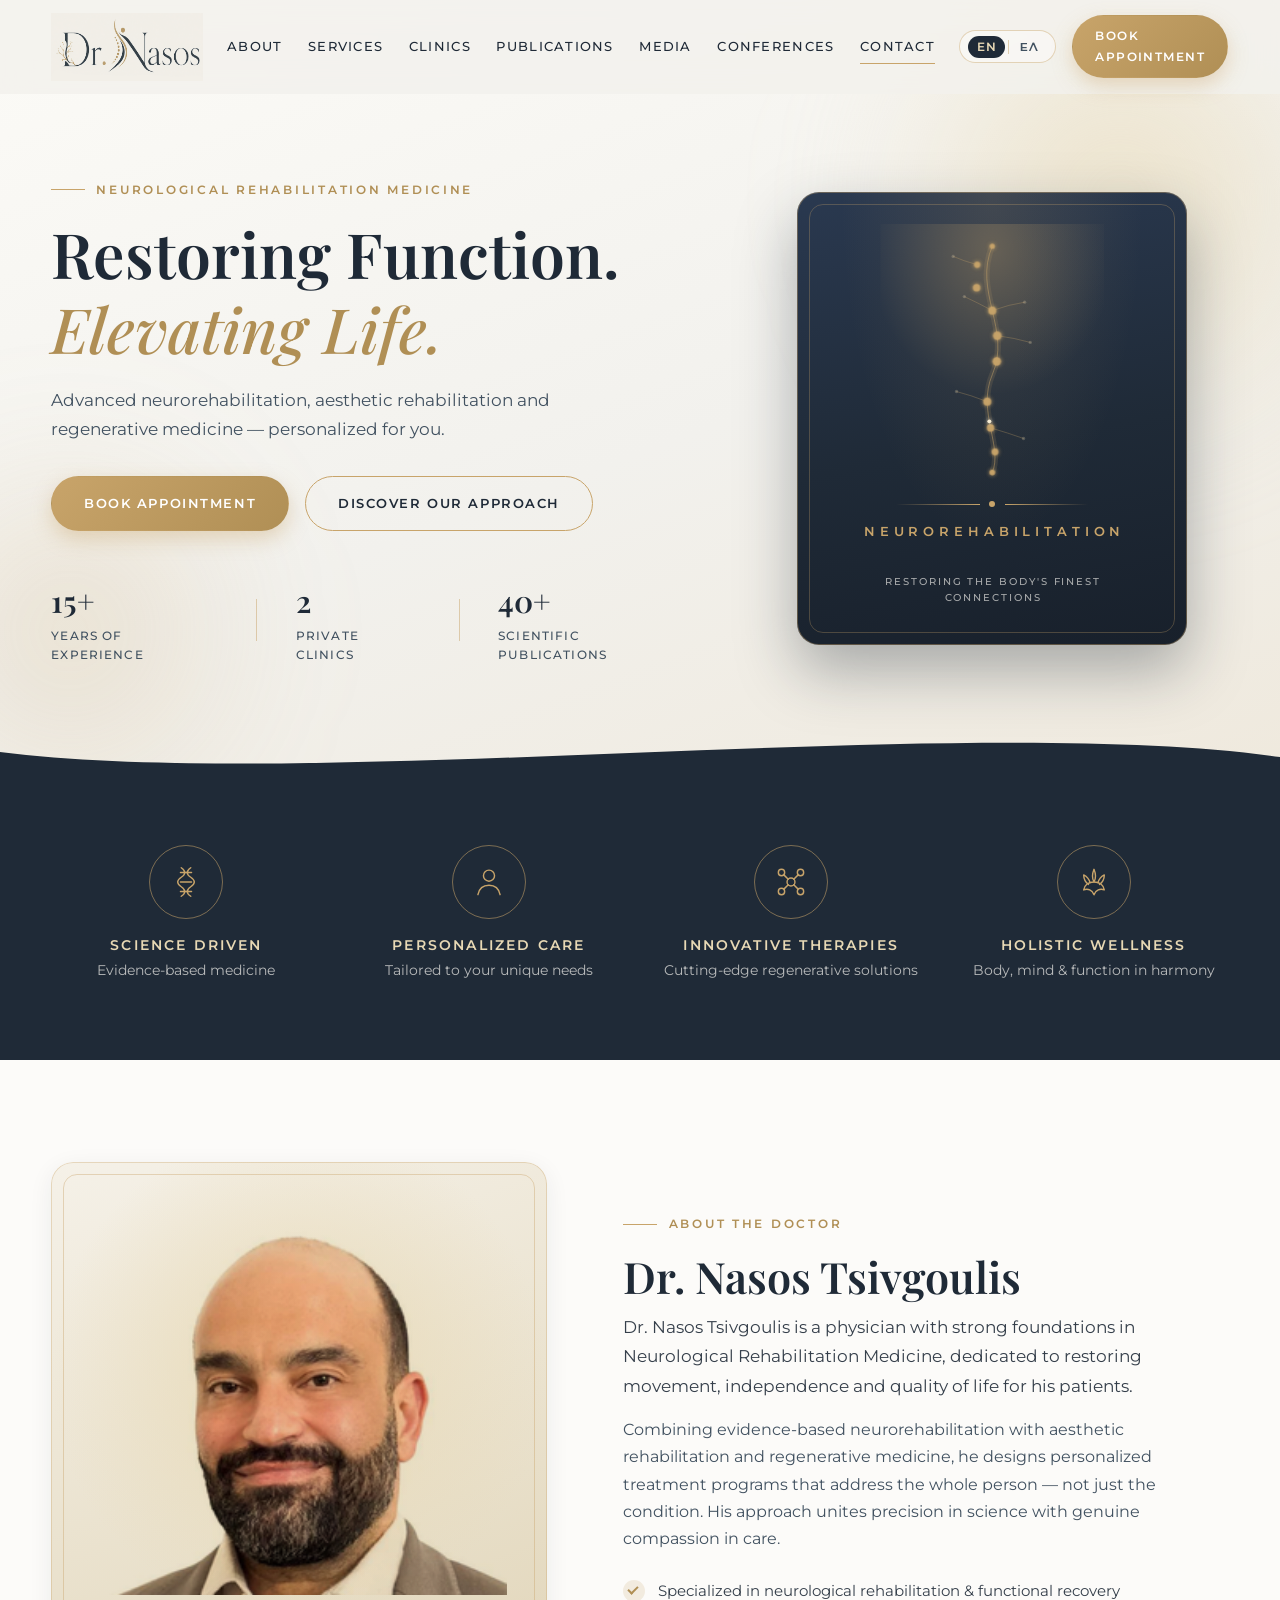
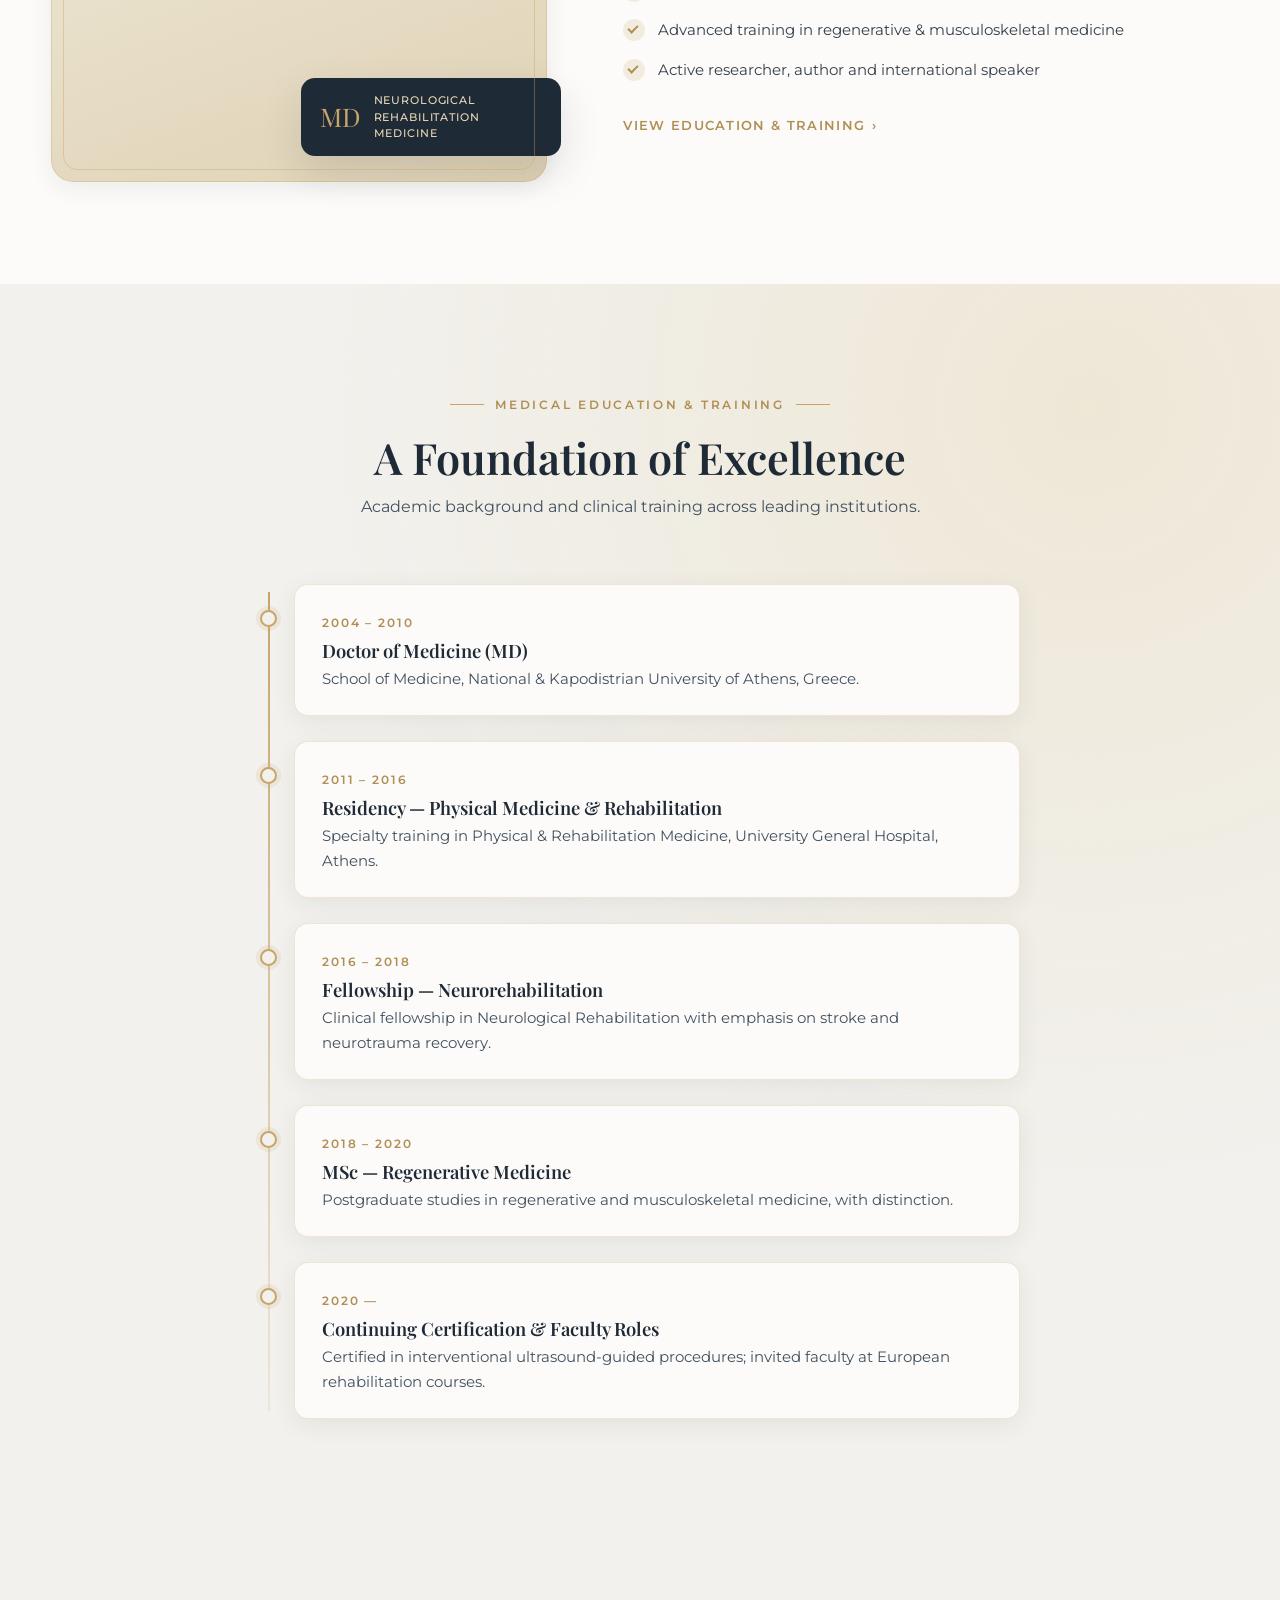
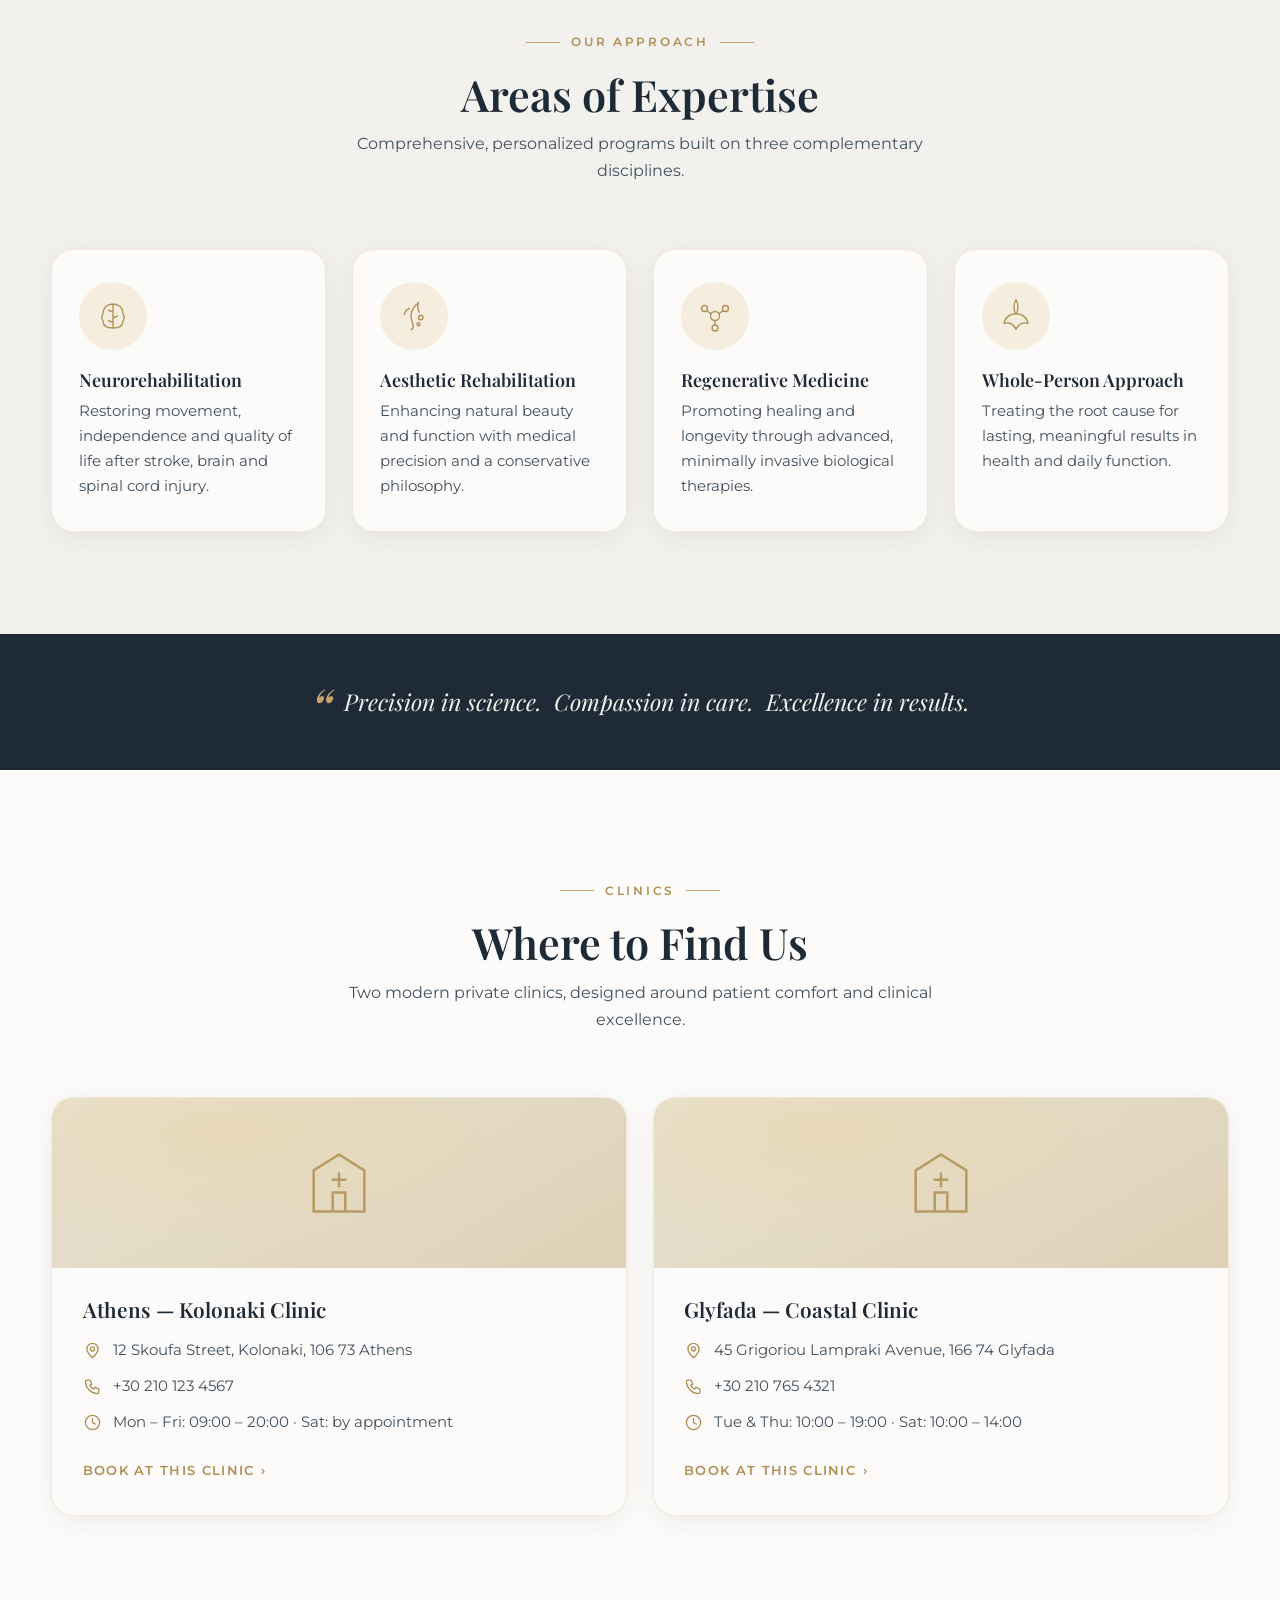
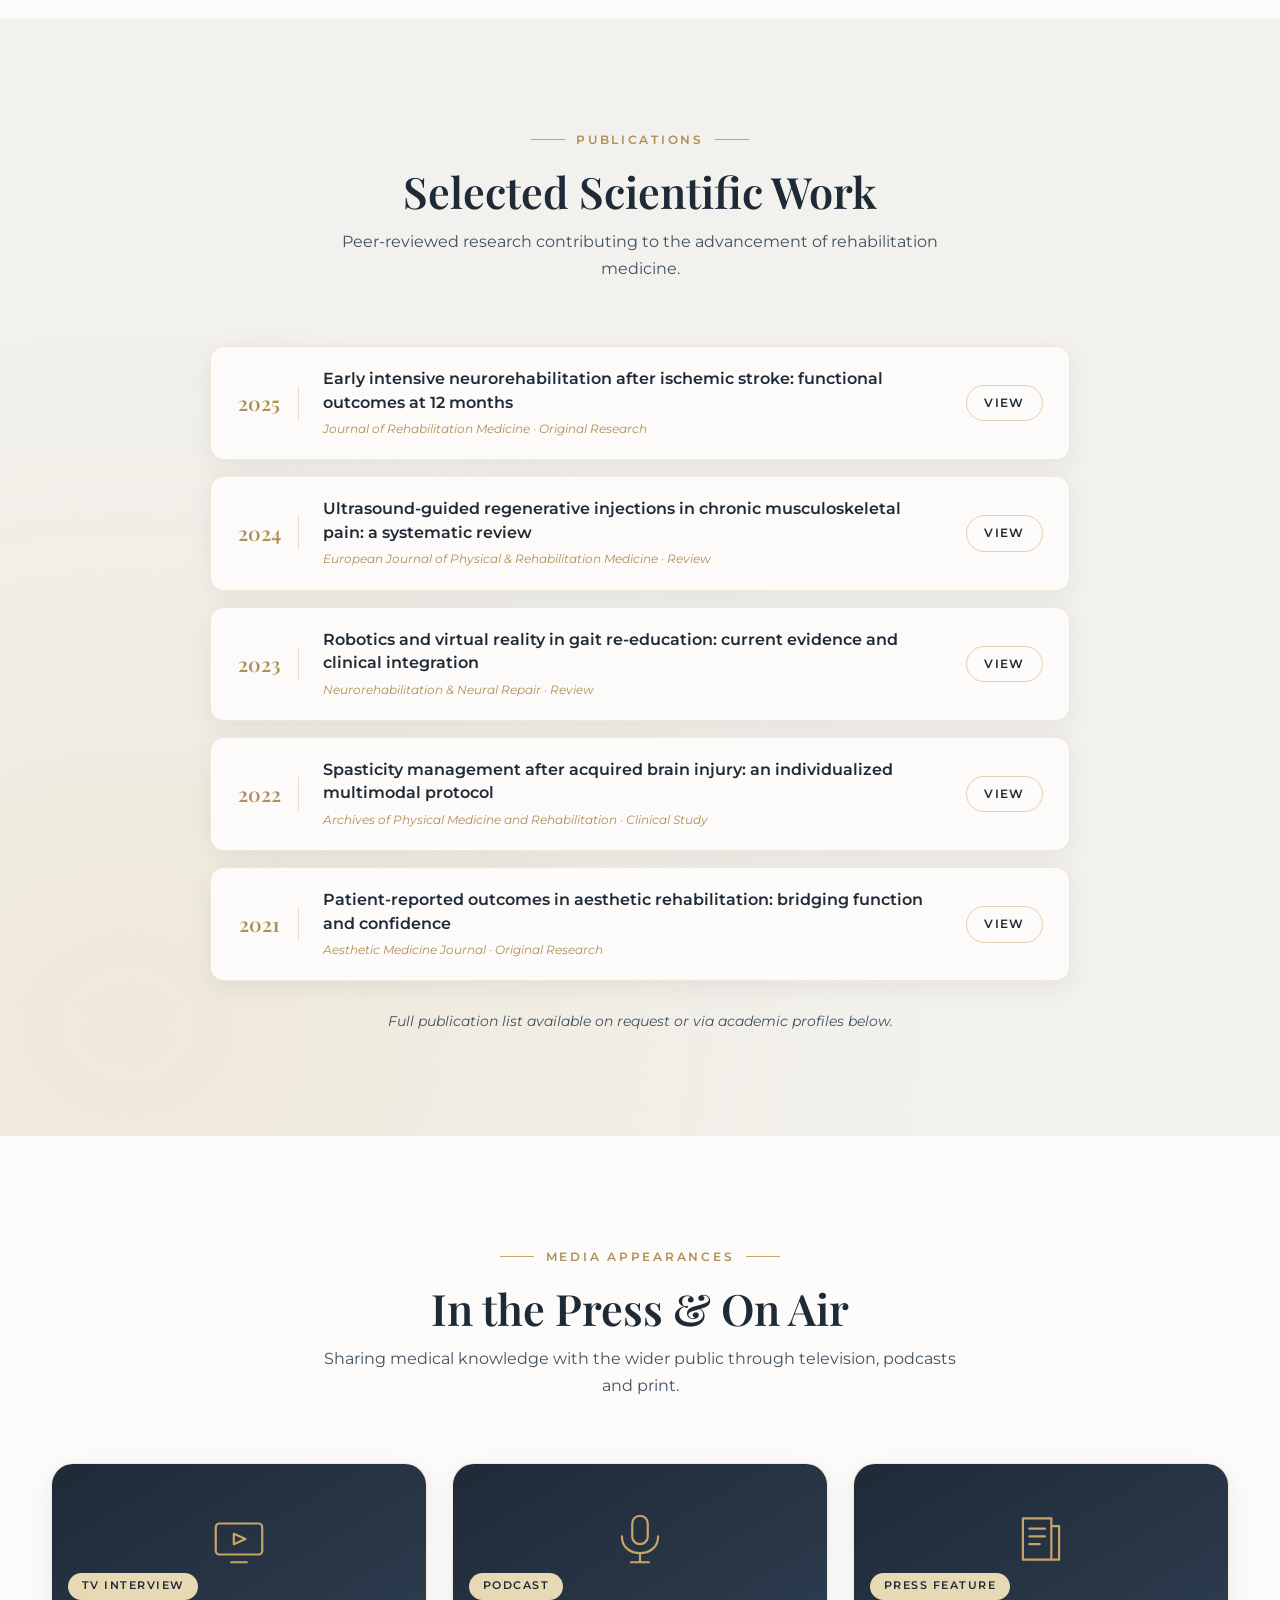
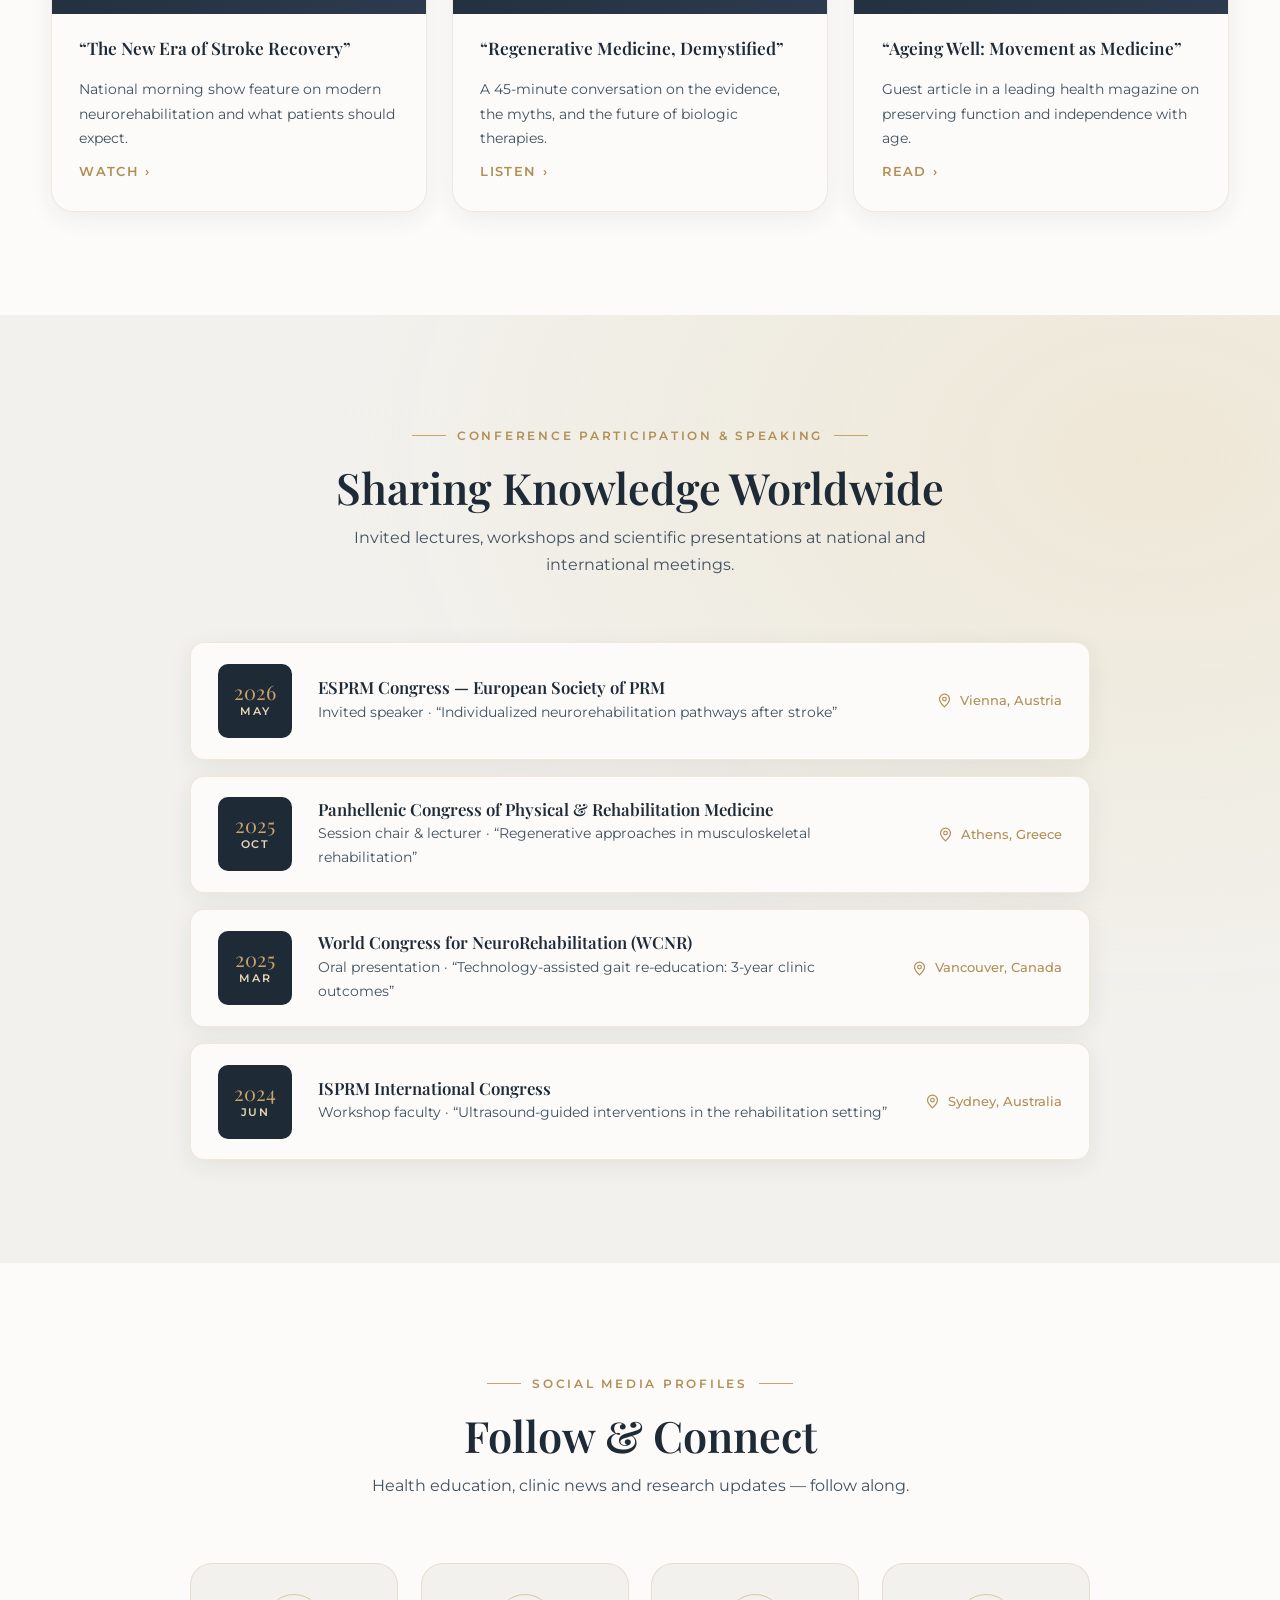
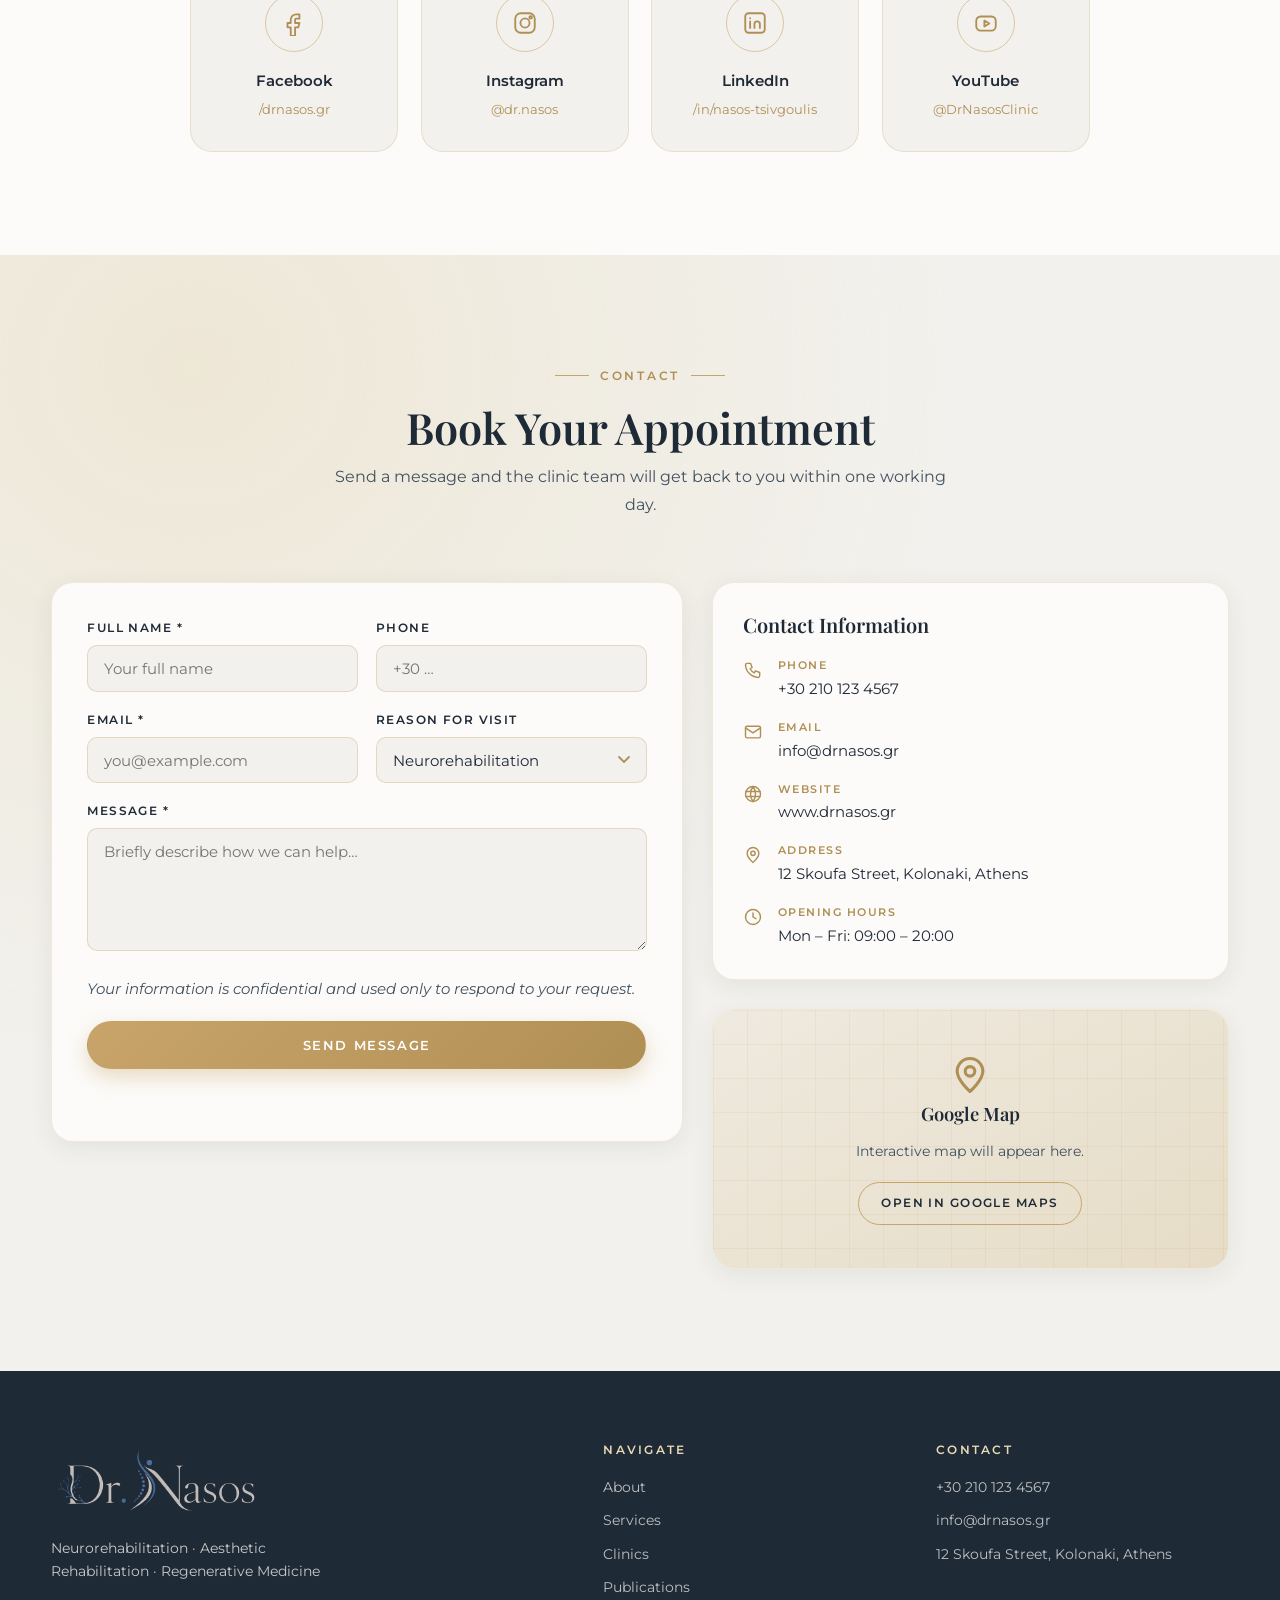
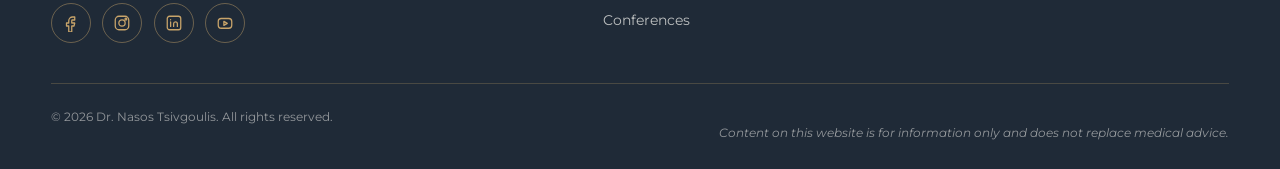
==== commit e5929ea7: "change font in greek" ====
--- a/index.html
+++ b/index.html
@@ -8,7 +8,7 @@
 
   <link rel="preconnect" href="https://fonts.googleapis.com" />
   <link rel="preconnect" href="https://fonts.gstatic.com" crossorigin />
-  <link href="https://fonts.googleapis.com/css2?family=Playfair+Display:ital,wght@0,400;0,500;0,600;0,700;1,400;1,500&family=Montserrat:wght@300;400;500;600;700&display=swap" rel="stylesheet" />
+  <link href="https://fonts.googleapis.com/css2?family=Playfair+Display:ital,wght@0,400;0,500;0,600;0,700;1,400;1,500&family=Cormorant:ital,wght@0,500;0,600;0,700;1,500;1,600&family=Montserrat:wght@300;400;500;600;700&display=swap" rel="stylesheet" />
 
   <link rel="icon" type="image/png" href="logos/Logo2.png" />
   <link rel="stylesheet" href="style.css" />
--- a/style.css
+++ b/style.css
@@ -62,6 +62,23 @@
   line-height: 1.2;
   font-weight: 600;
 }
+
+/* Greek layout: Playfair Display's Greek glyphs are noticeably thinner/plainer
+   than its Latin design, so headings look like a mismatched font next to English.
+   Cormorant was drawn with proper Greek letterforms, keeping the same elegant,
+   high-contrast character in both languages. */
+html[lang="el"] {
+  --font-head: "Cormorant", "Playfair Display", Georgia, serif;
+}
+html[lang="el"] h1,
+html[lang="el"] h2,
+html[lang="el"] h3,
+html[lang="el"] h4 {
+  font-weight: 700;
+}
+html[lang="el"] .hero-title { font-size: clamp(2.1rem, 4.4vw, 3.4rem); }
+html[lang="el"] .section-title { font-size: clamp(2.1rem, 3.7vw, 2.95rem); }
+html[lang="el"] .quote { font-weight: 500; }
 
 .section-title {
   font-size: clamp(1.9rem, 3.4vw, 2.7rem);
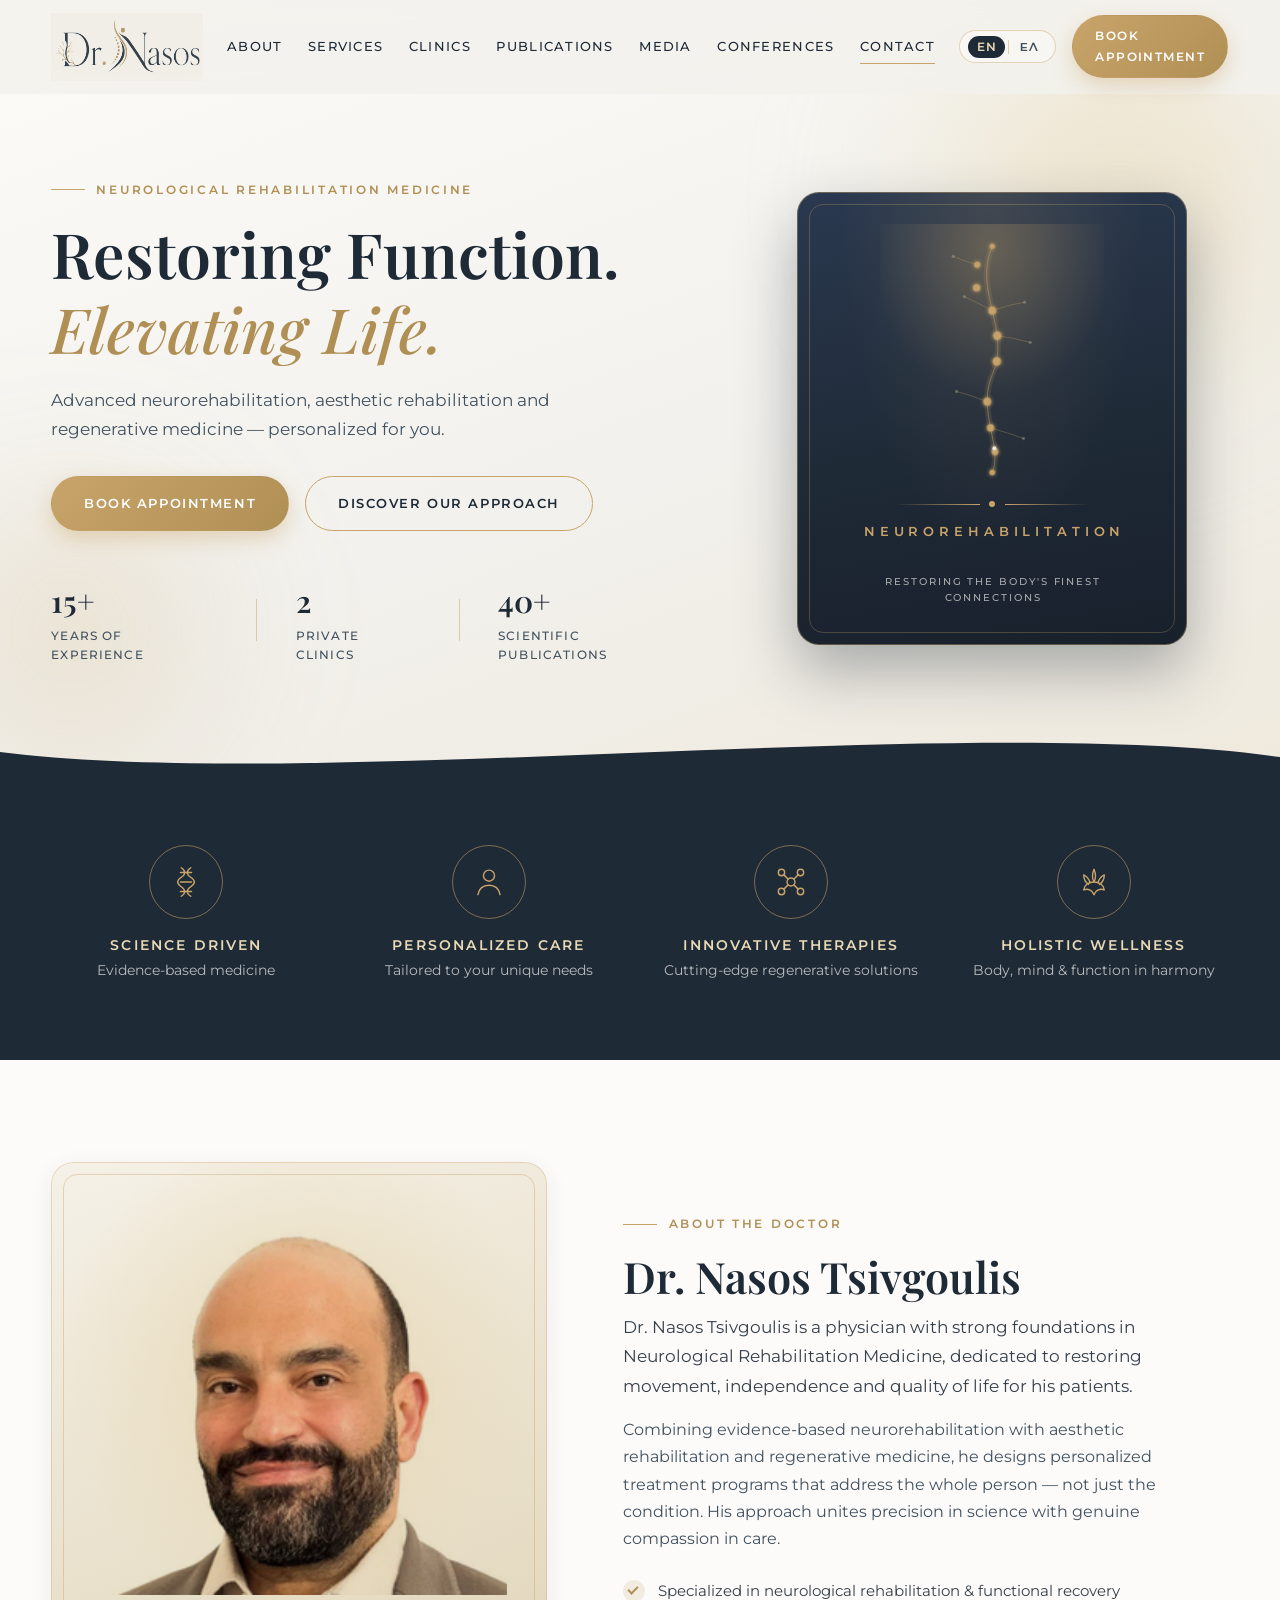
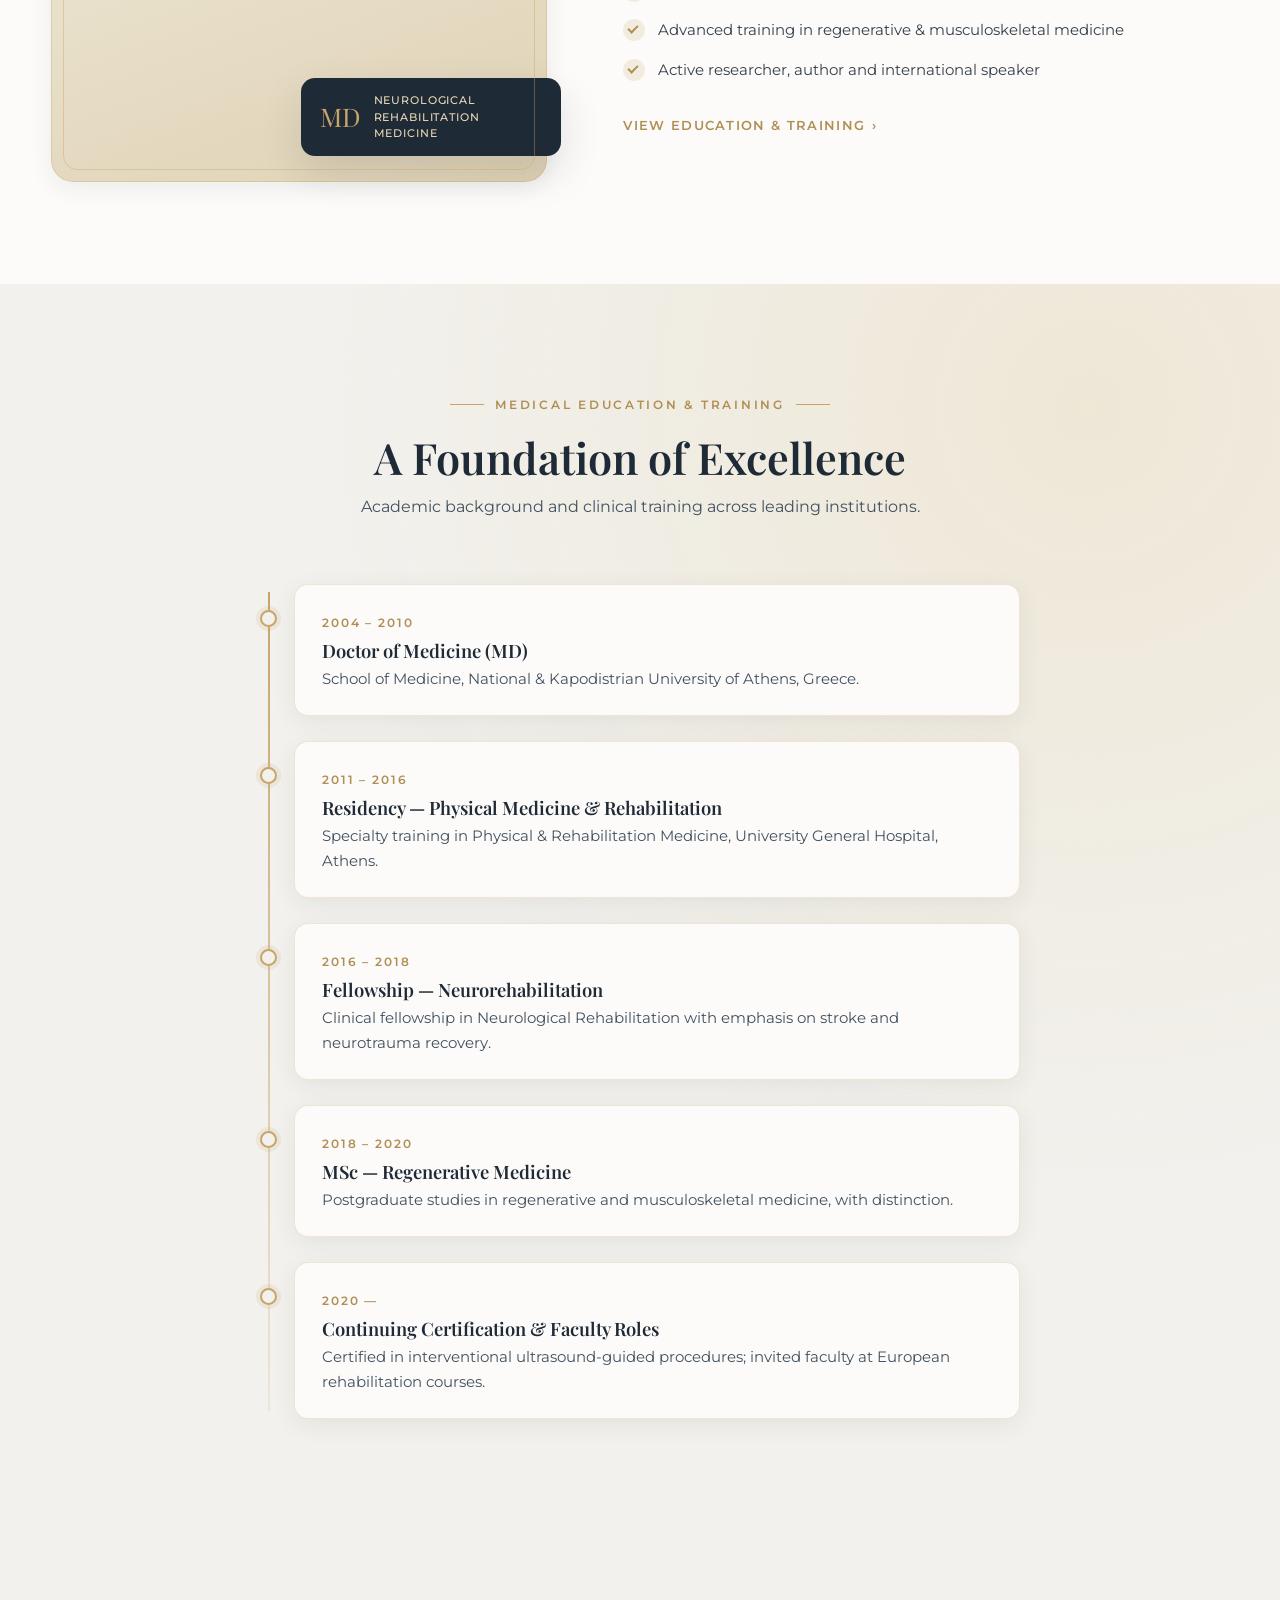
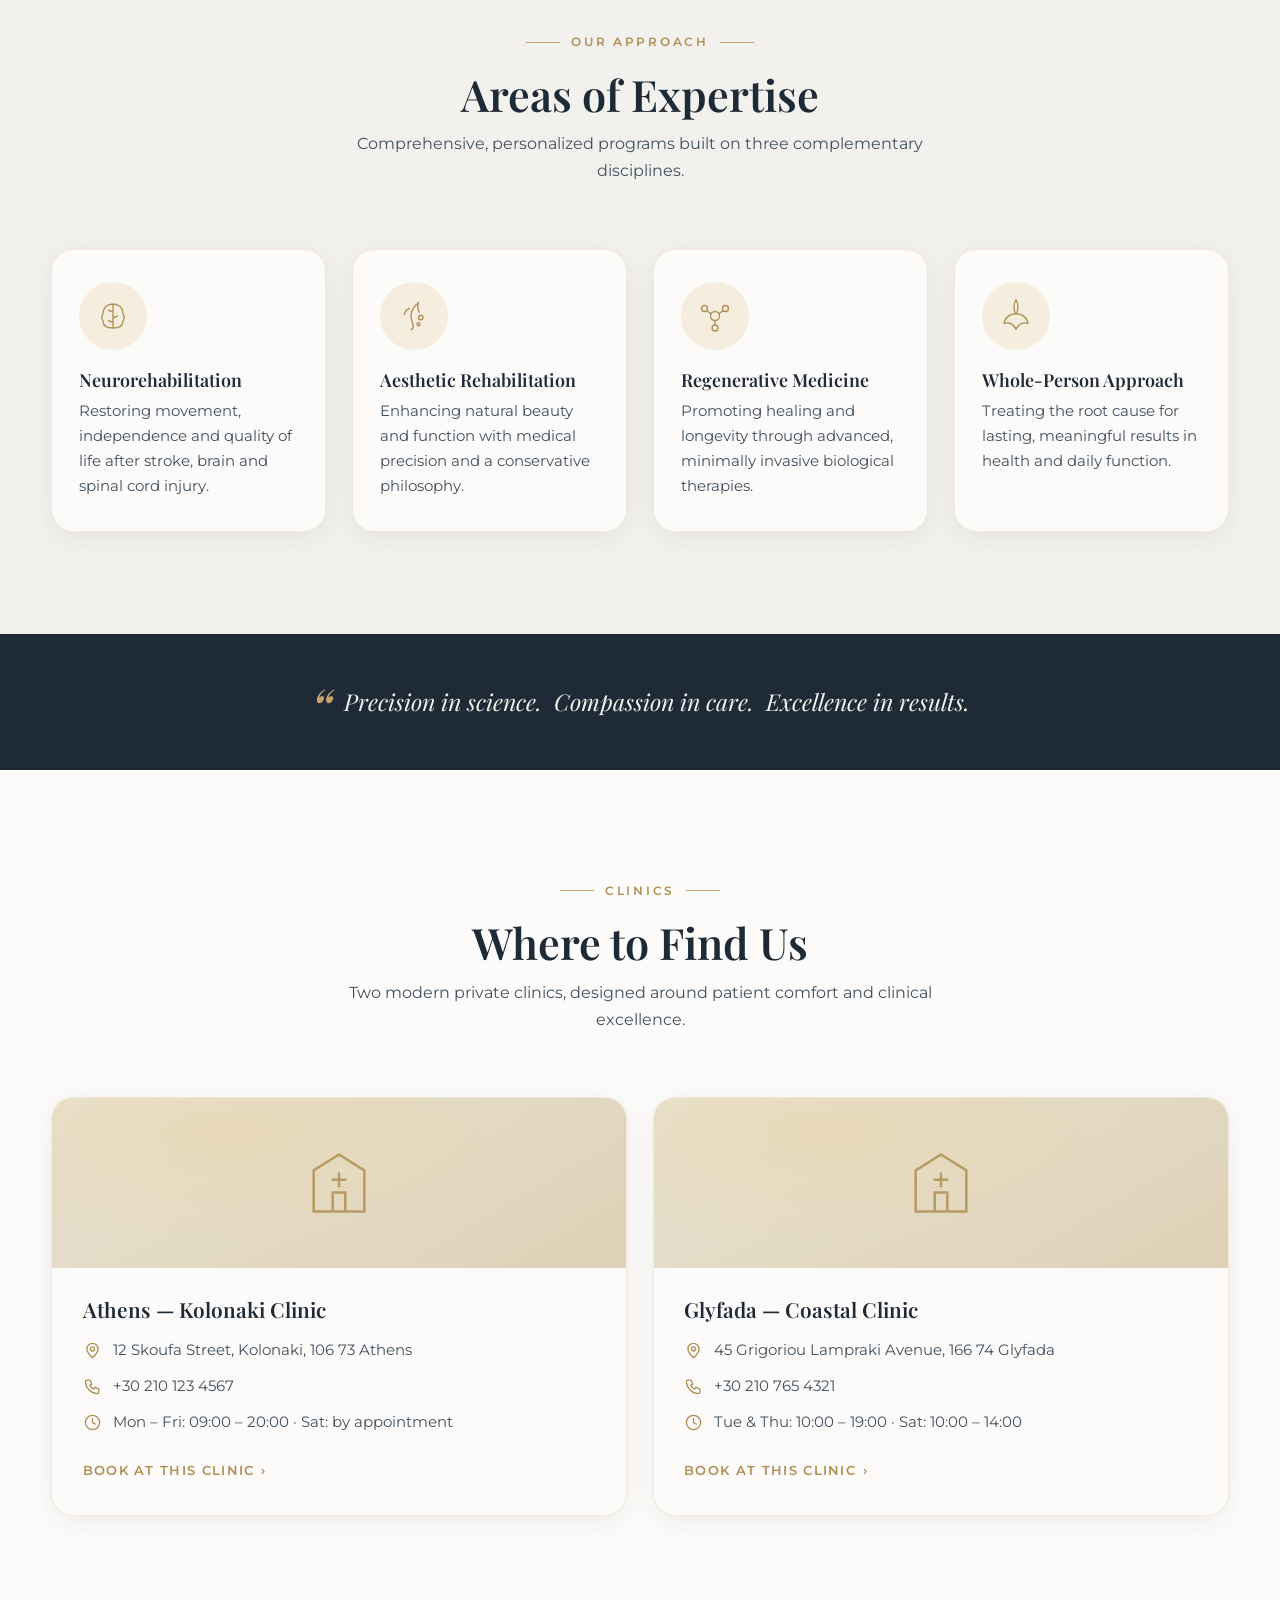
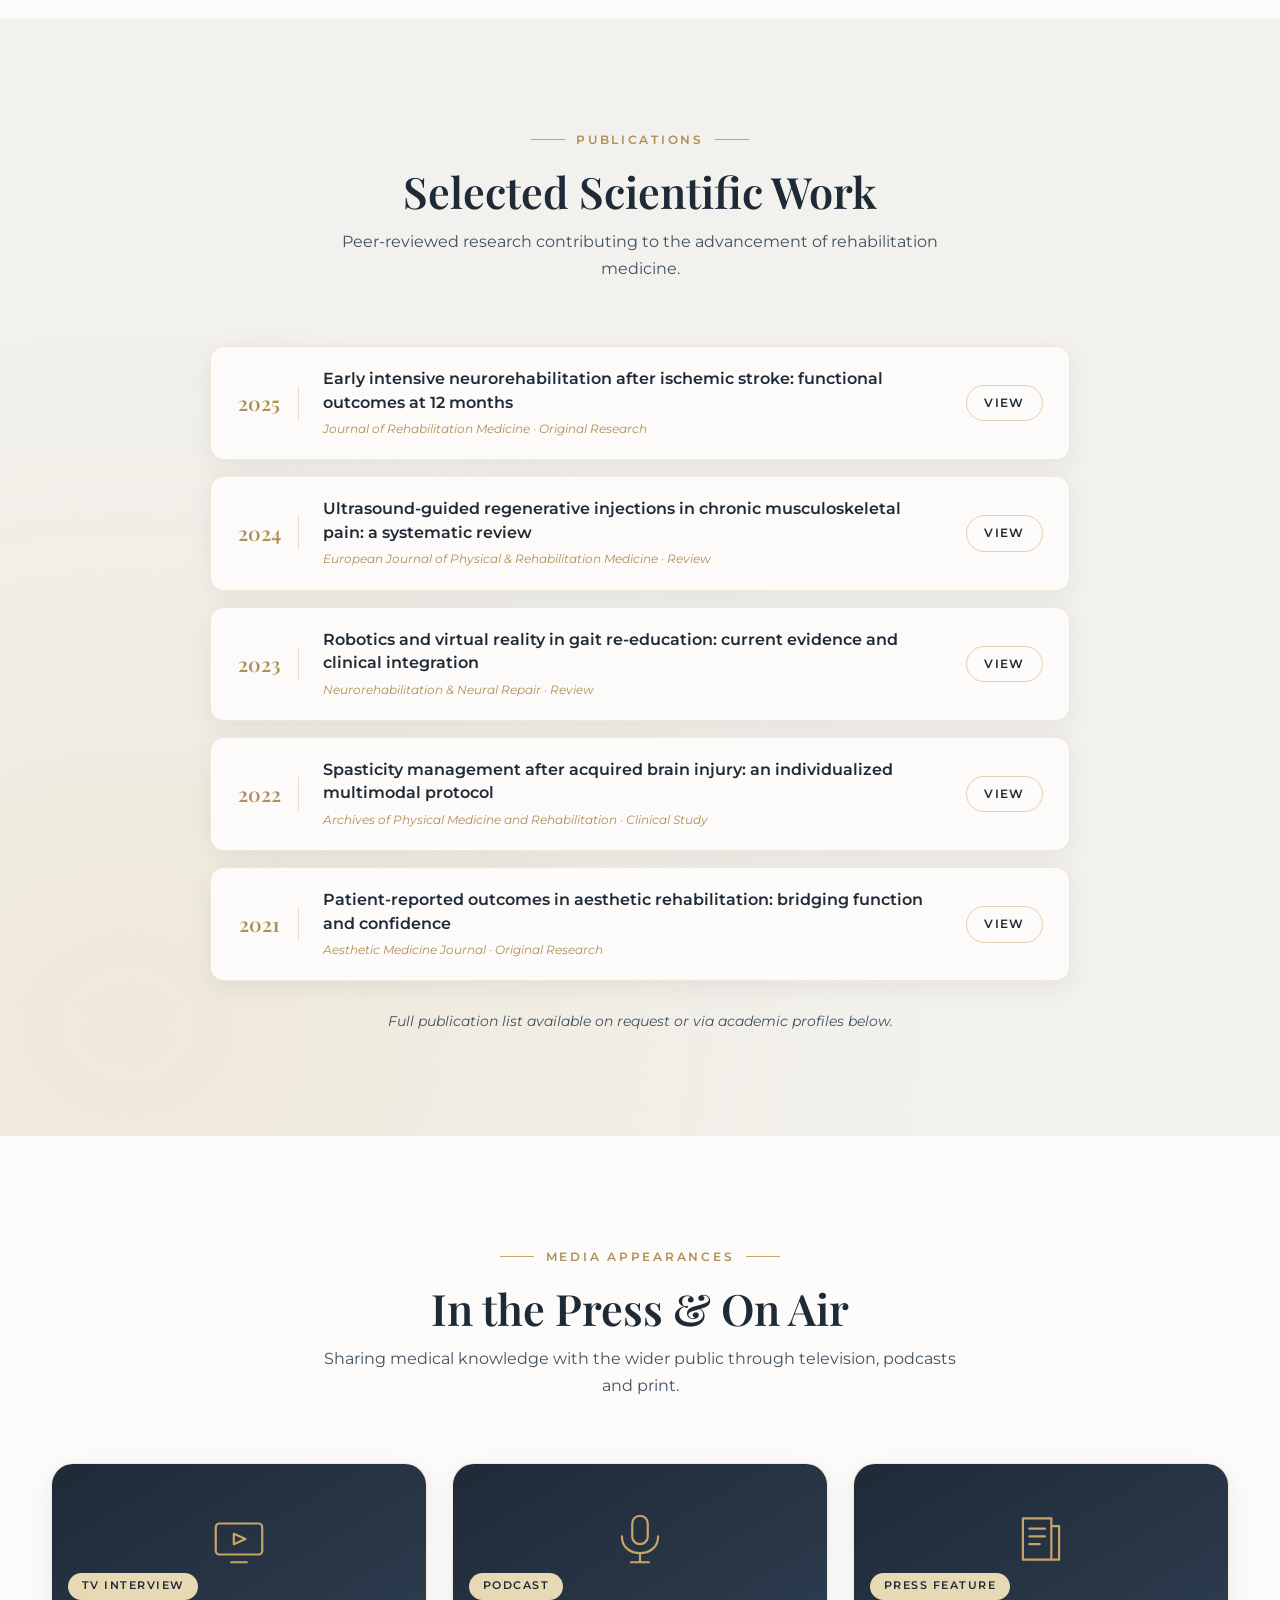
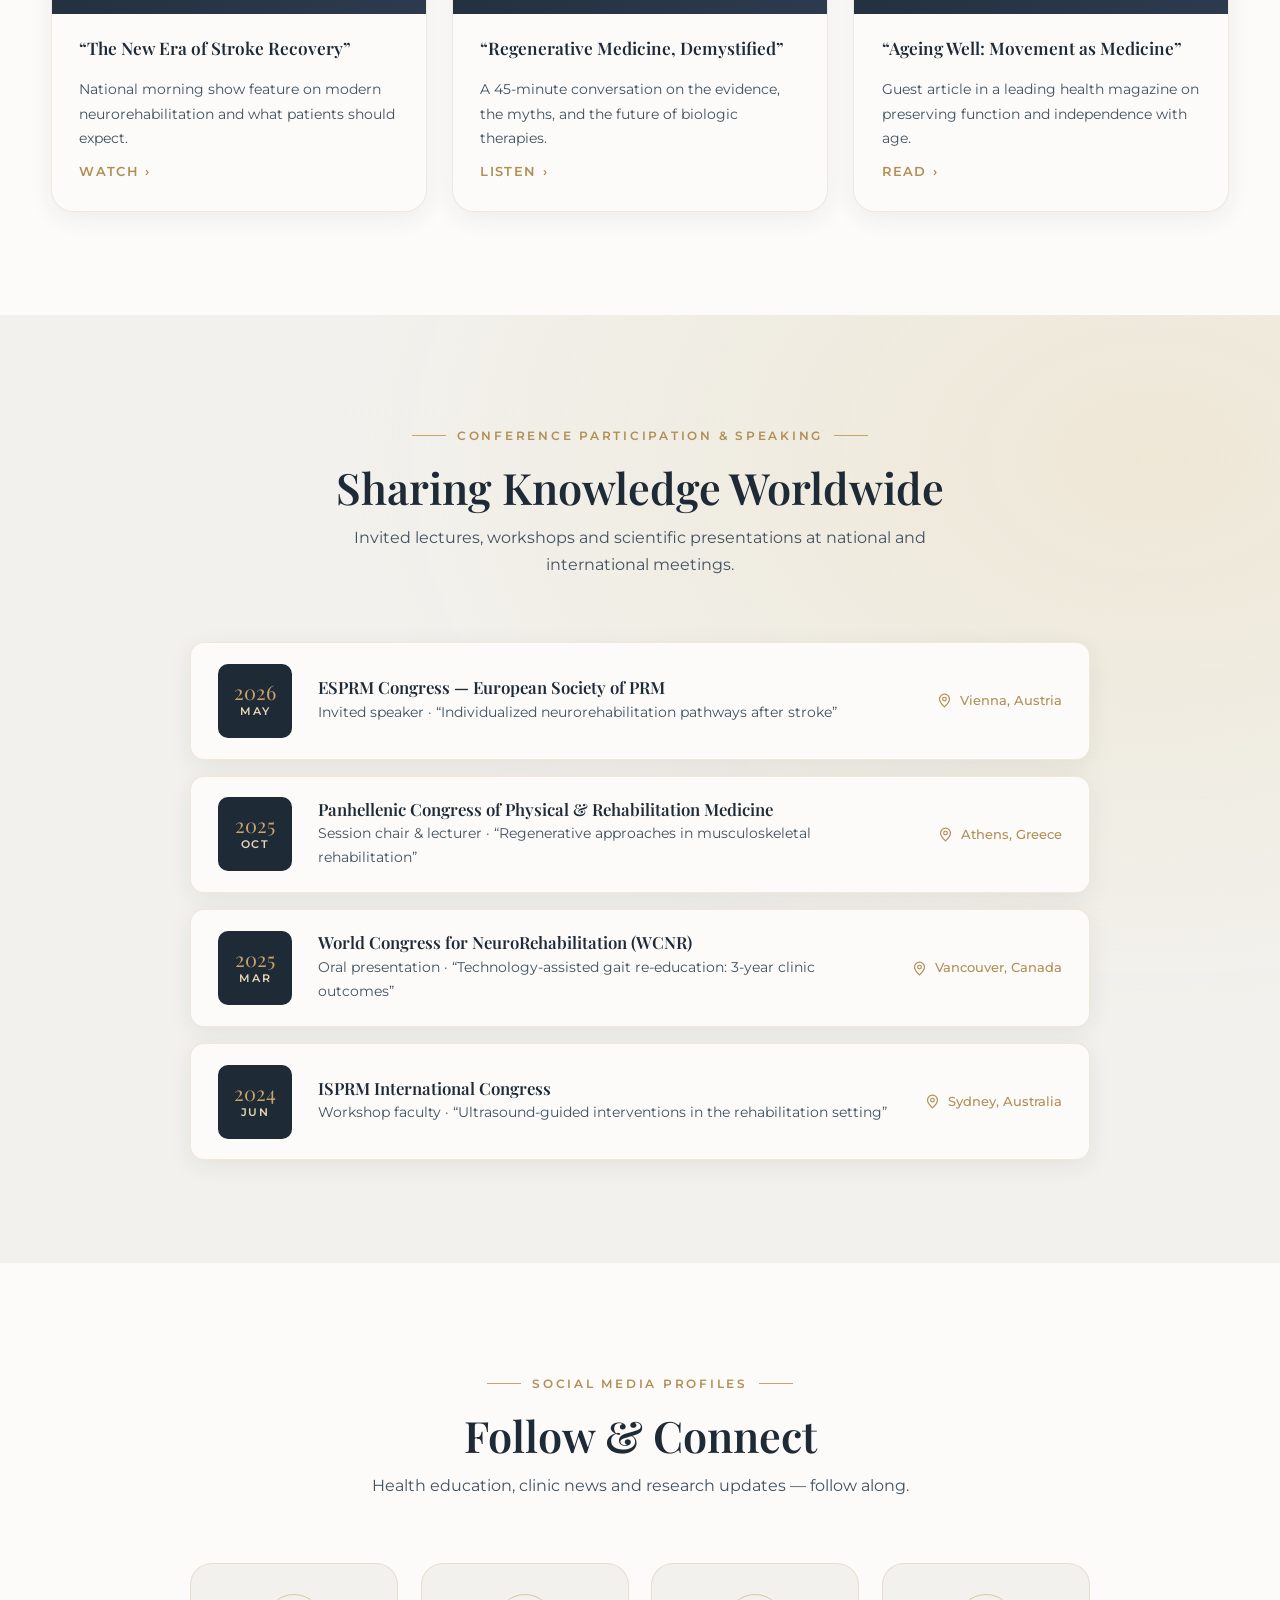
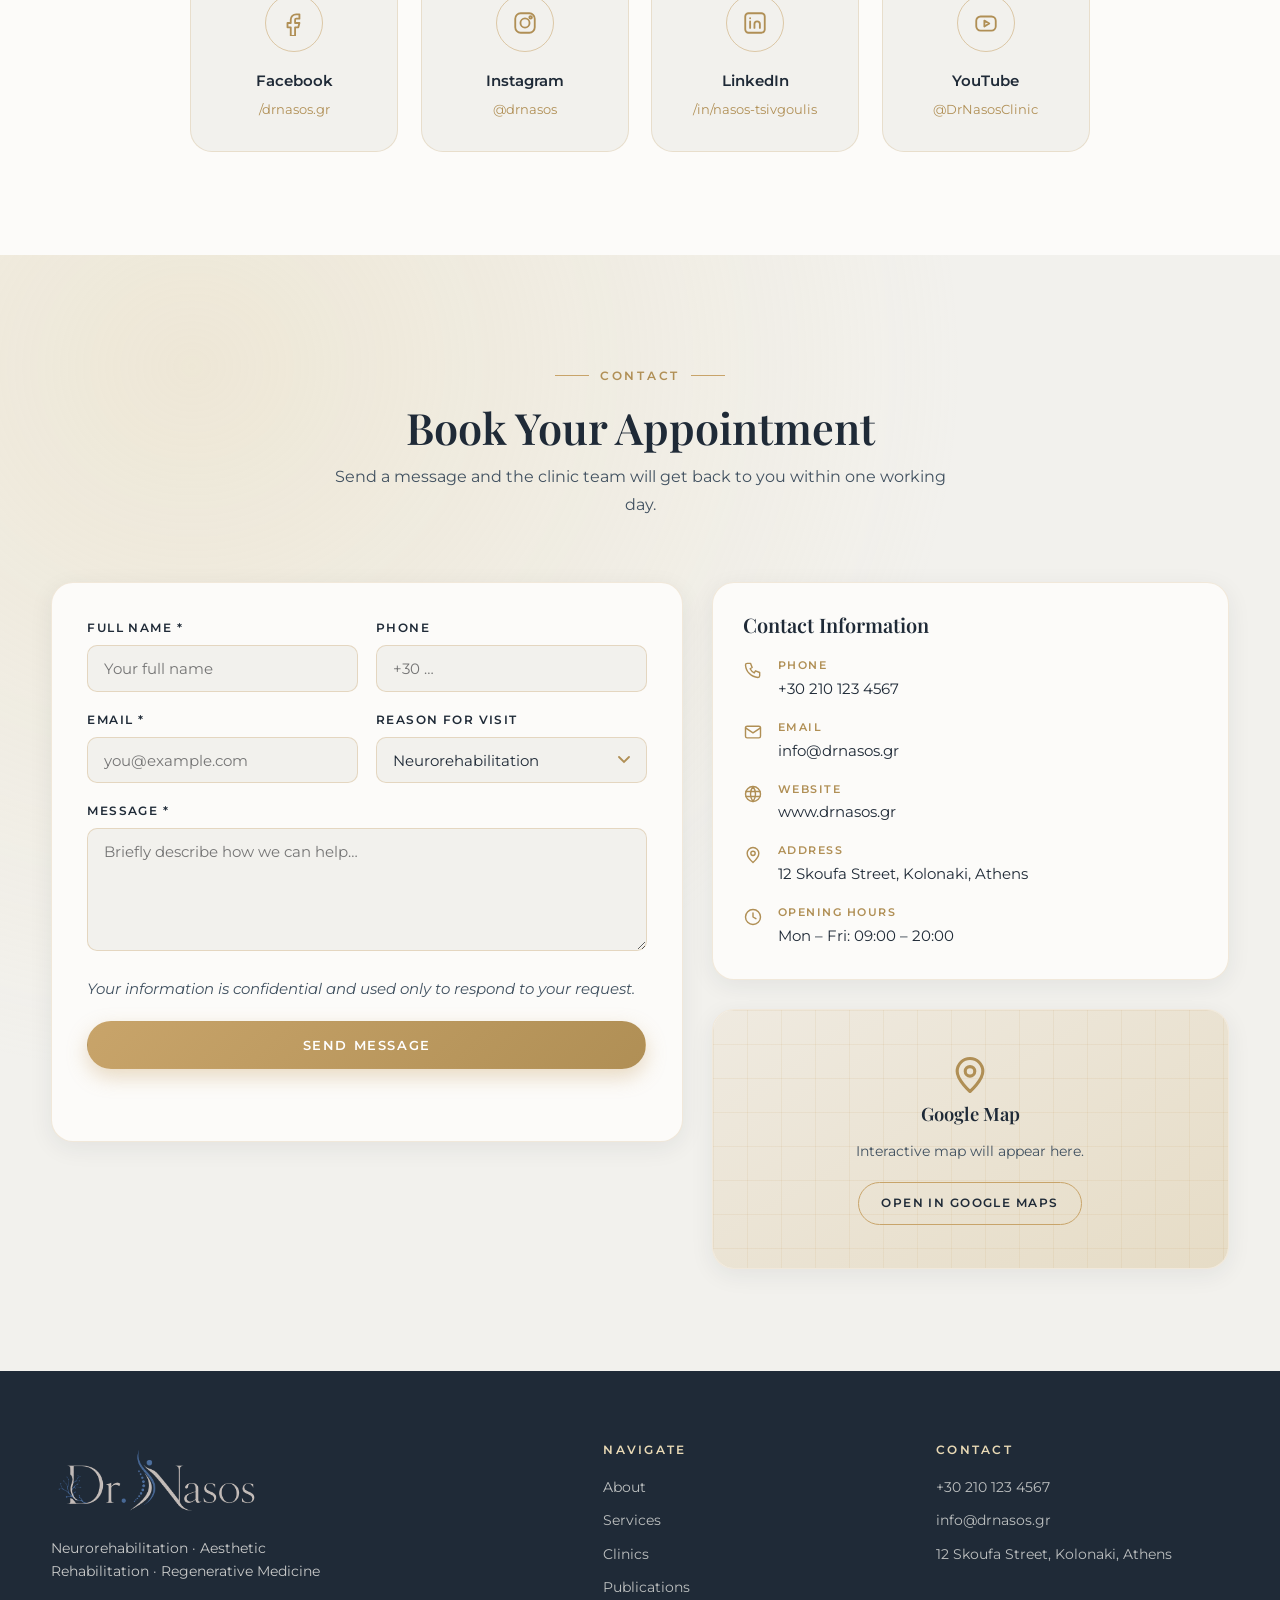
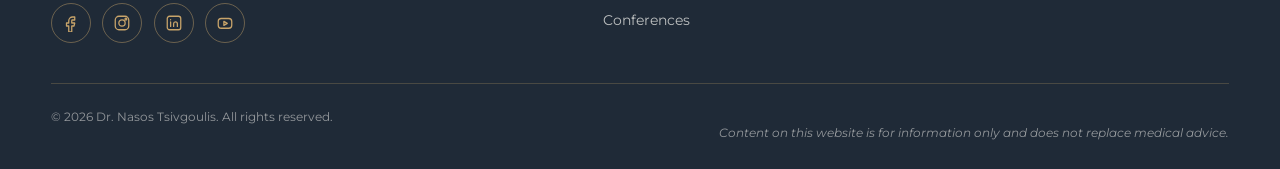
==== commit b35370f9: "add correct instagram page" ====
--- a/index.html
+++ b/index.html
@@ -556,10 +556,10 @@
             <span class="social-name">Facebook</span>
             <span class="social-handle">/drnasos.gr</span>
           </a>
-          <a href="https://instagram.com" target="_blank" rel="noopener" class="social-card reveal delay-1">
+          <a href="https://www.instagram.com/drnasos" target="_blank" rel="noopener" class="social-card reveal delay-1">
             <span class="social-icon"><svg viewBox="0 0 24 24"><rect x="3" y="3" width="18" height="18" rx="5"/><circle cx="12" cy="12" r="4.2"/><circle cx="17.2" cy="6.8" r="1.2"/></svg></span>
             <span class="social-name">Instagram</span>
-            <span class="social-handle">@dr.nasos</span>
+            <span class="social-handle">@drnasos</span>
           </a>
           <a href="https://linkedin.com" target="_blank" rel="noopener" class="social-card reveal delay-2">
             <span class="social-icon"><svg viewBox="0 0 24 24"><rect x="3" y="3" width="18" height="18" rx="3"/><path d="M7.5 10.5v6M7.5 7.6v.1M11.5 16.5v-3.5c0-1.4.9-2.5 2.4-2.5s2.6 1.1 2.6 2.5v3.5"/></svg></span>
--- a/style.css
+++ b/style.css
@@ -68,7 +68,7 @@
    Cormorant was drawn with proper Greek letterforms, keeping the same elegant,
    high-contrast character in both languages. */
 html[lang="el"] {
-  --font-head: "Cormorant", "Playfair Display", Georgia, serif;
+  --font-head: "Playfair Display", Georgia, serif;
 }
 html[lang="el"] h1,
 html[lang="el"] h2,
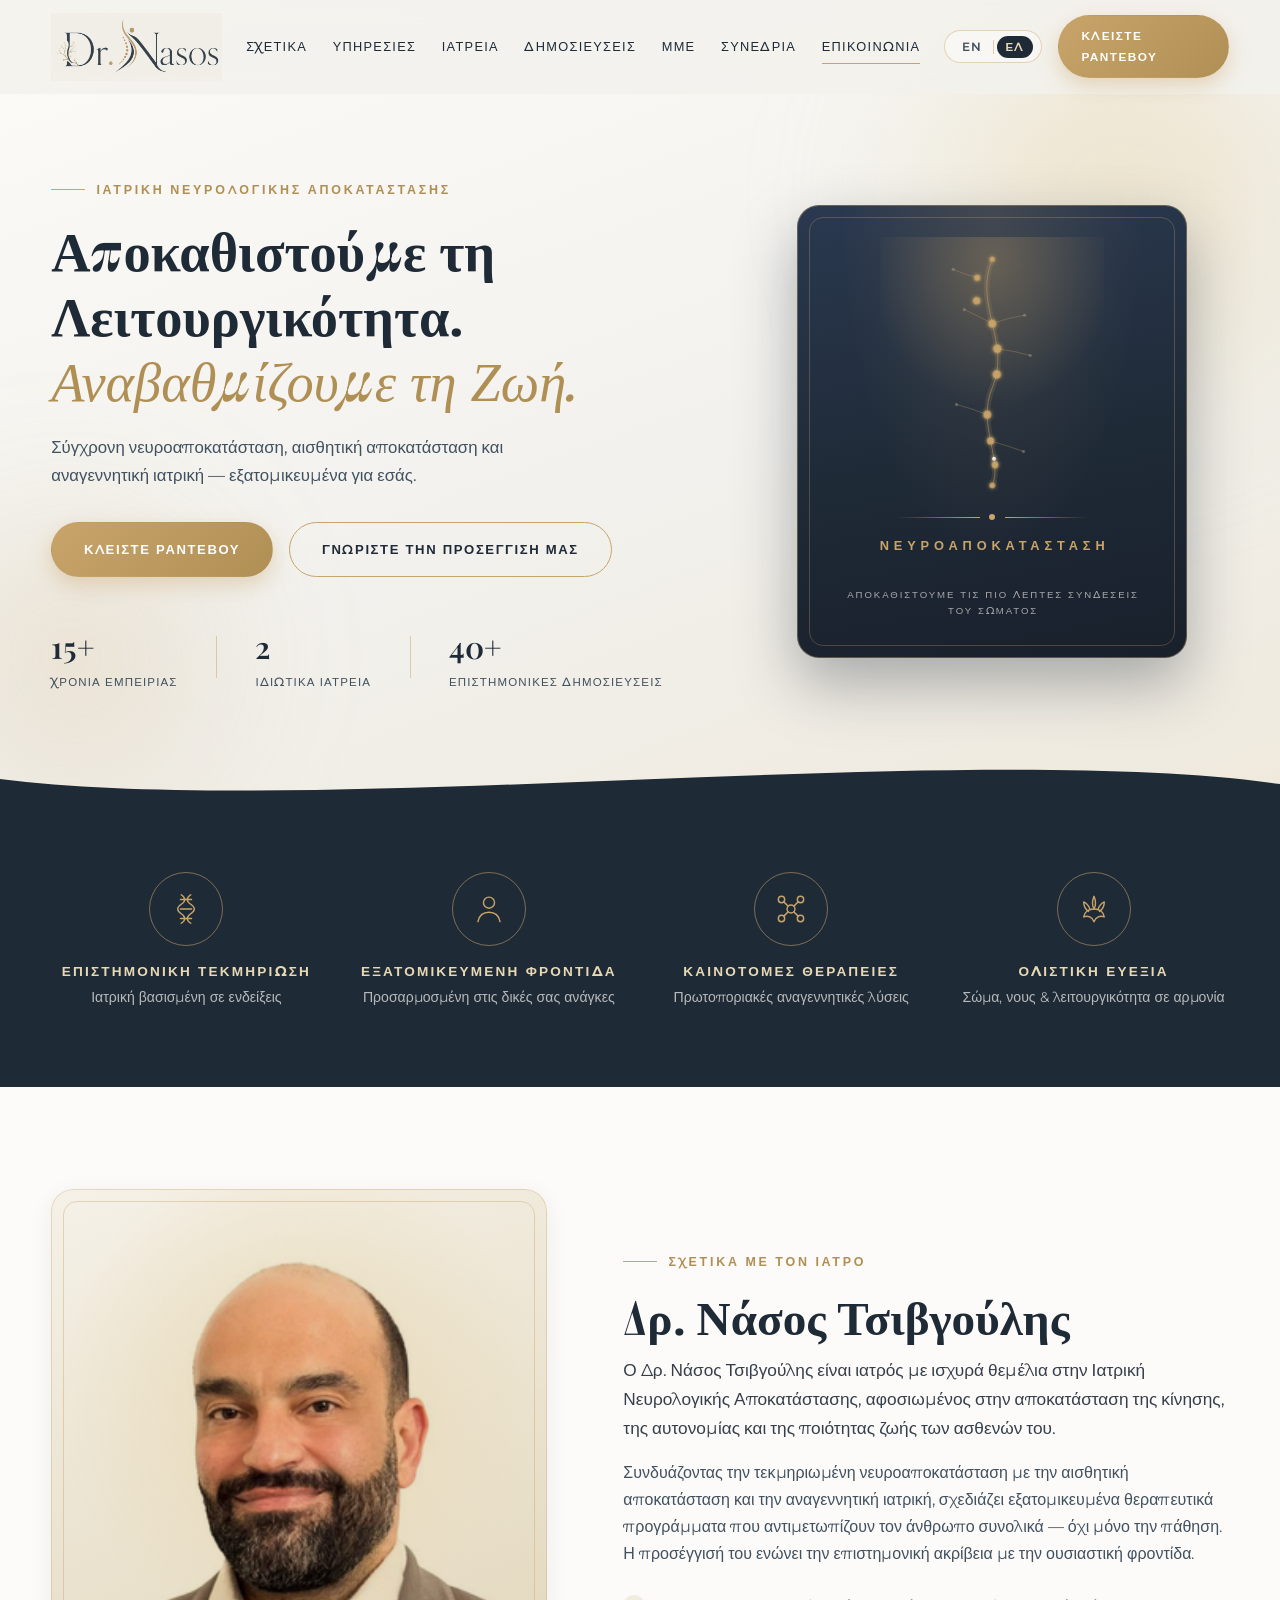
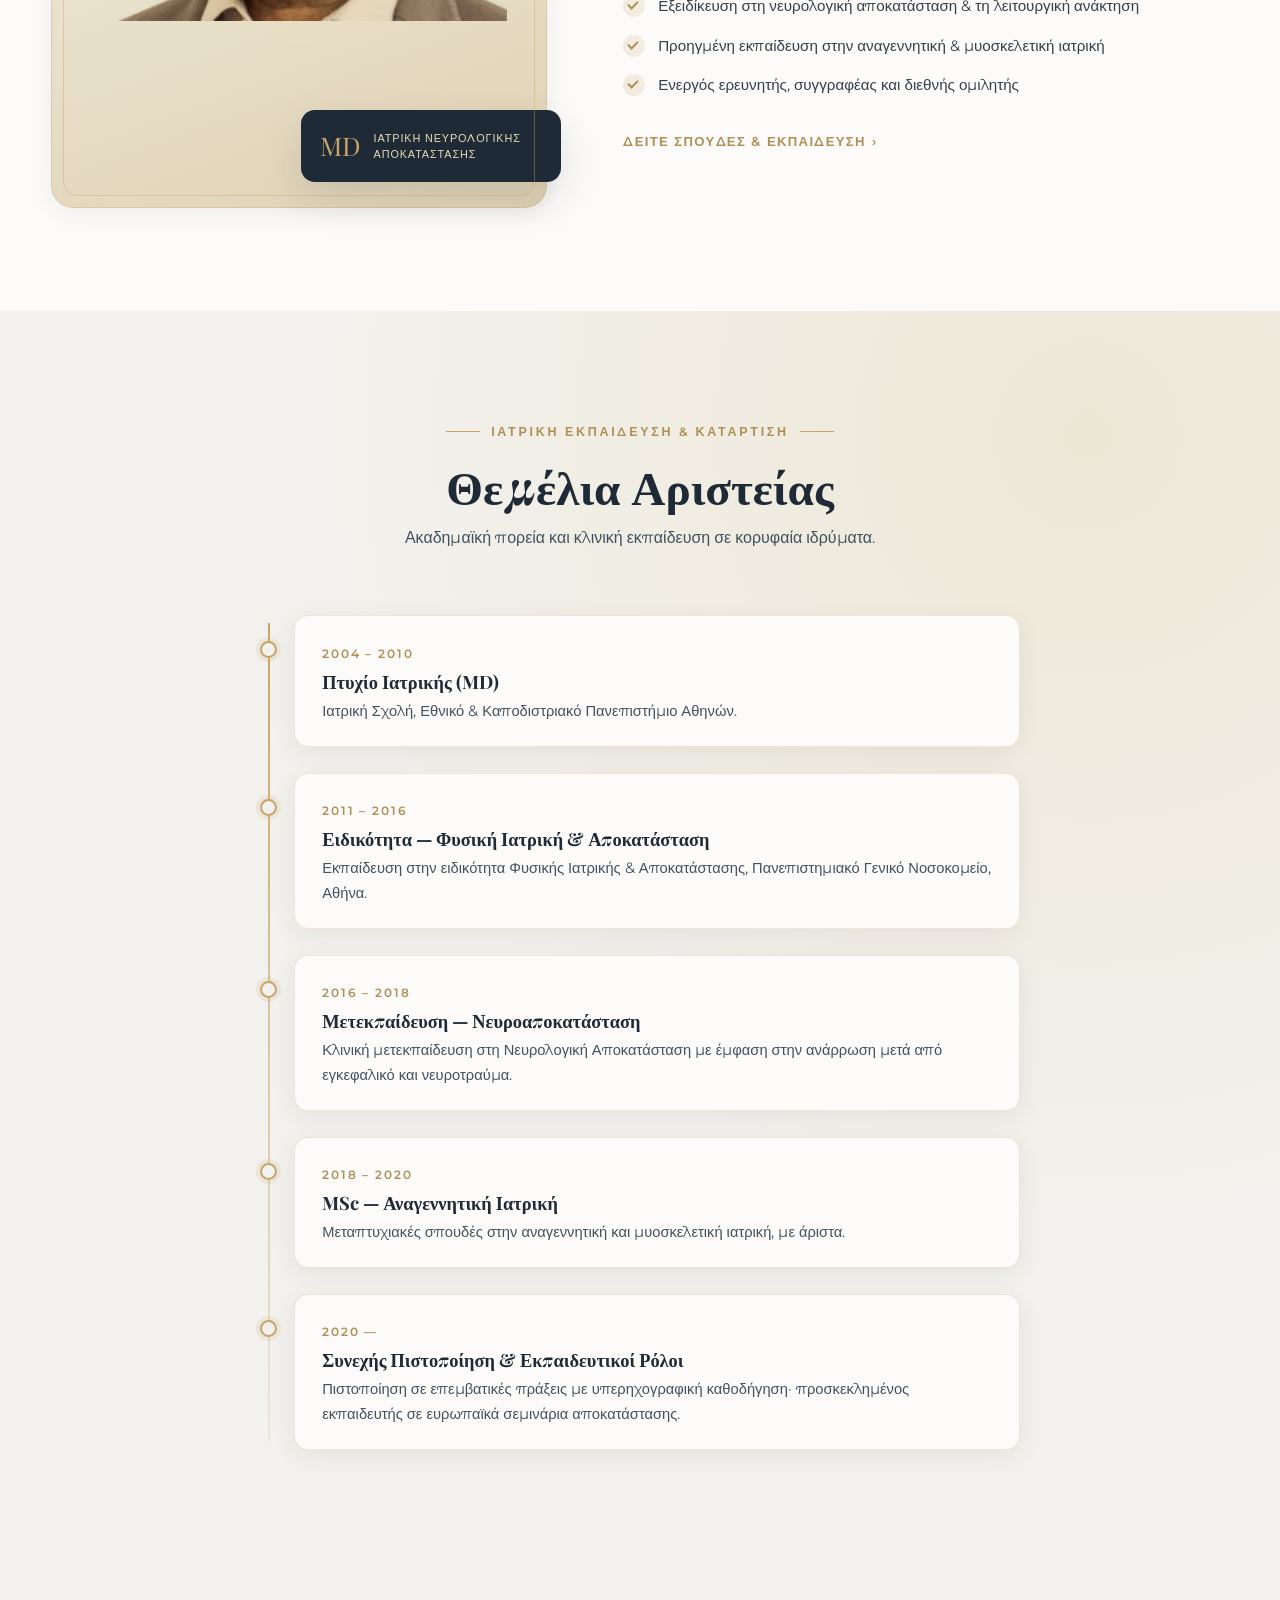
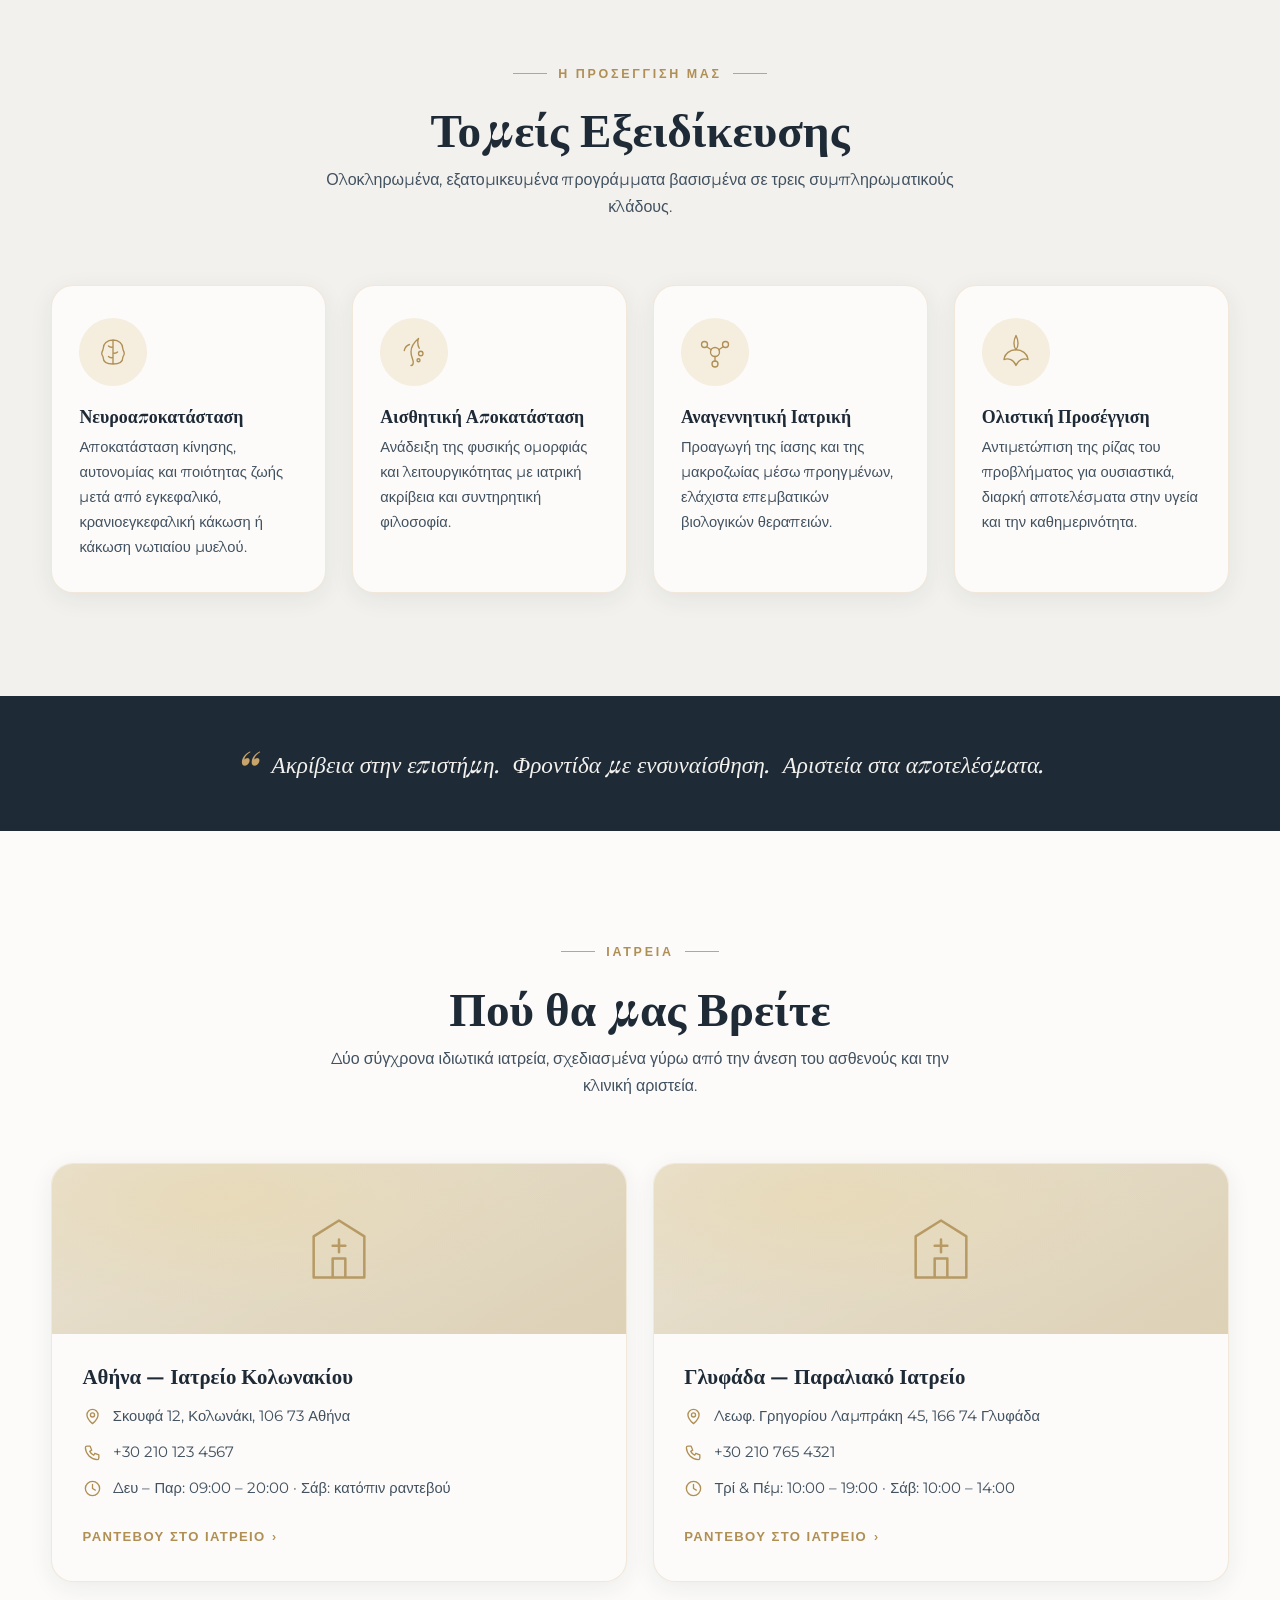
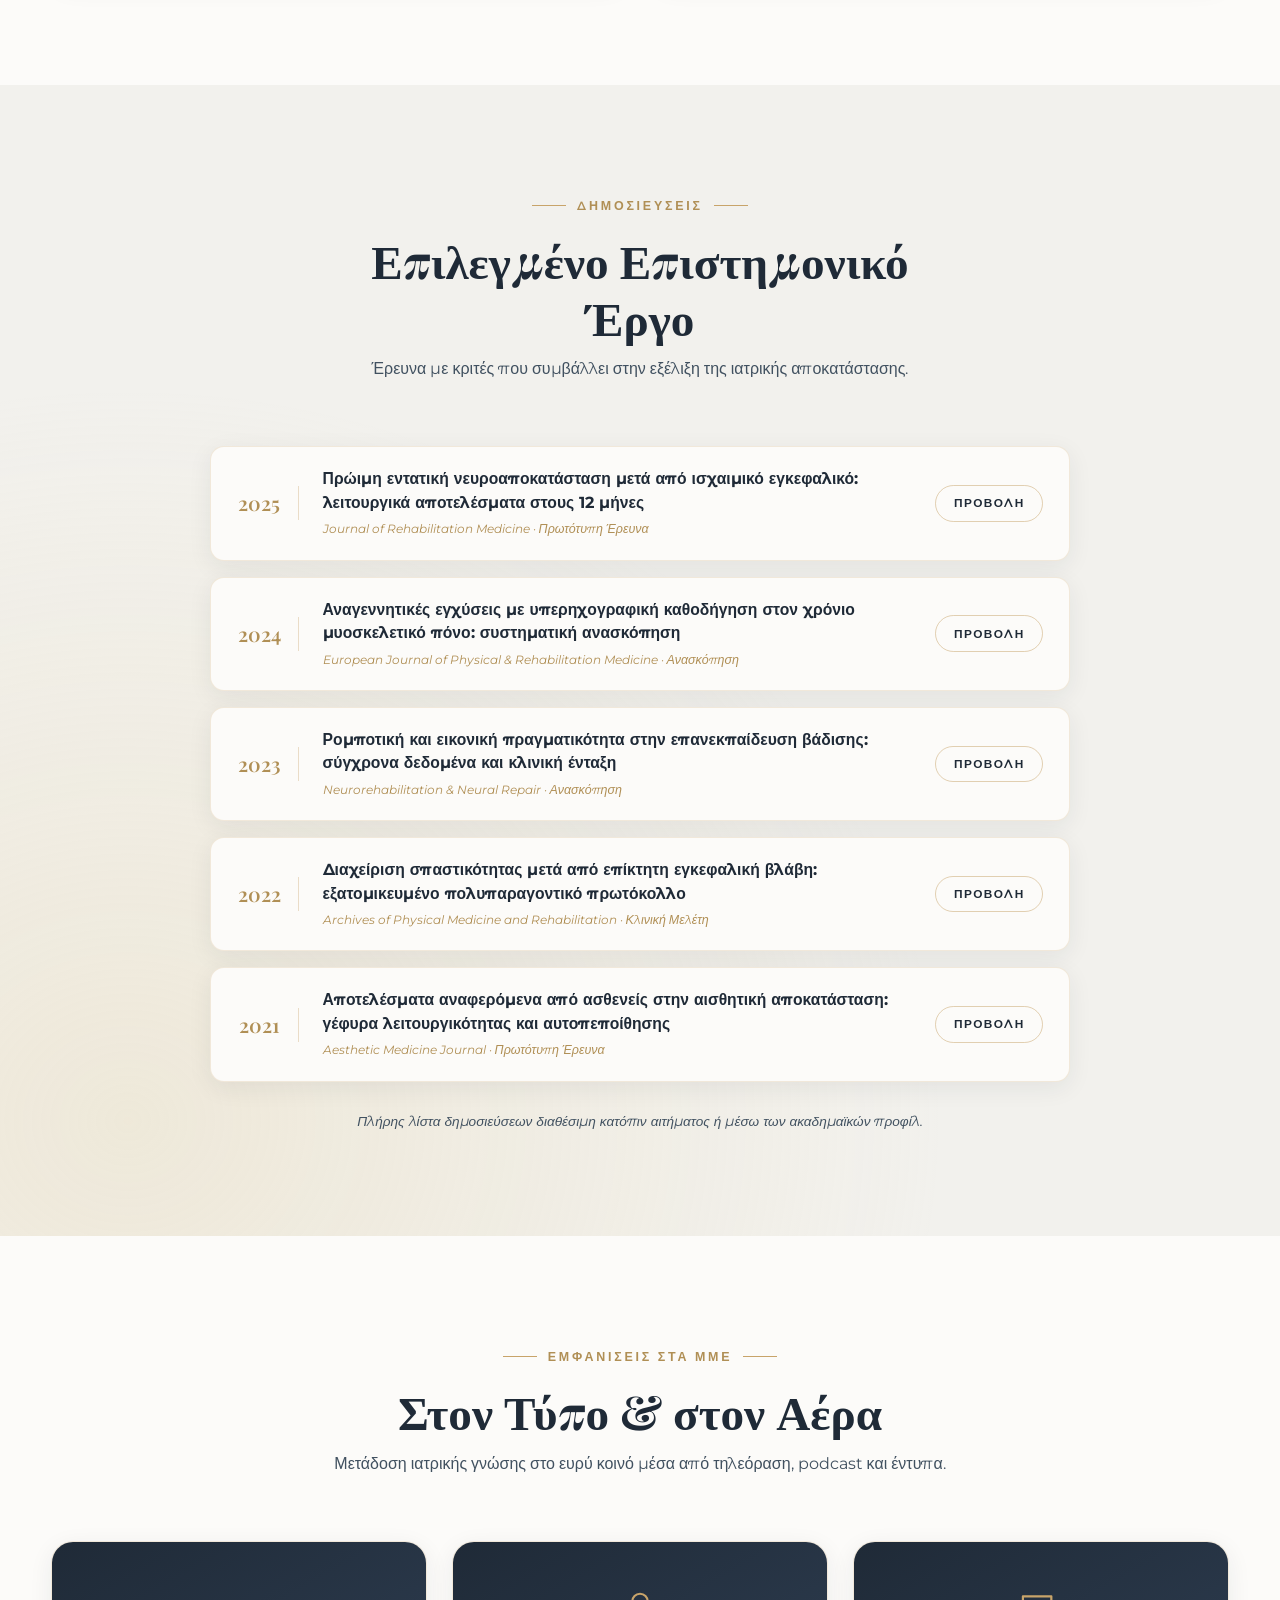
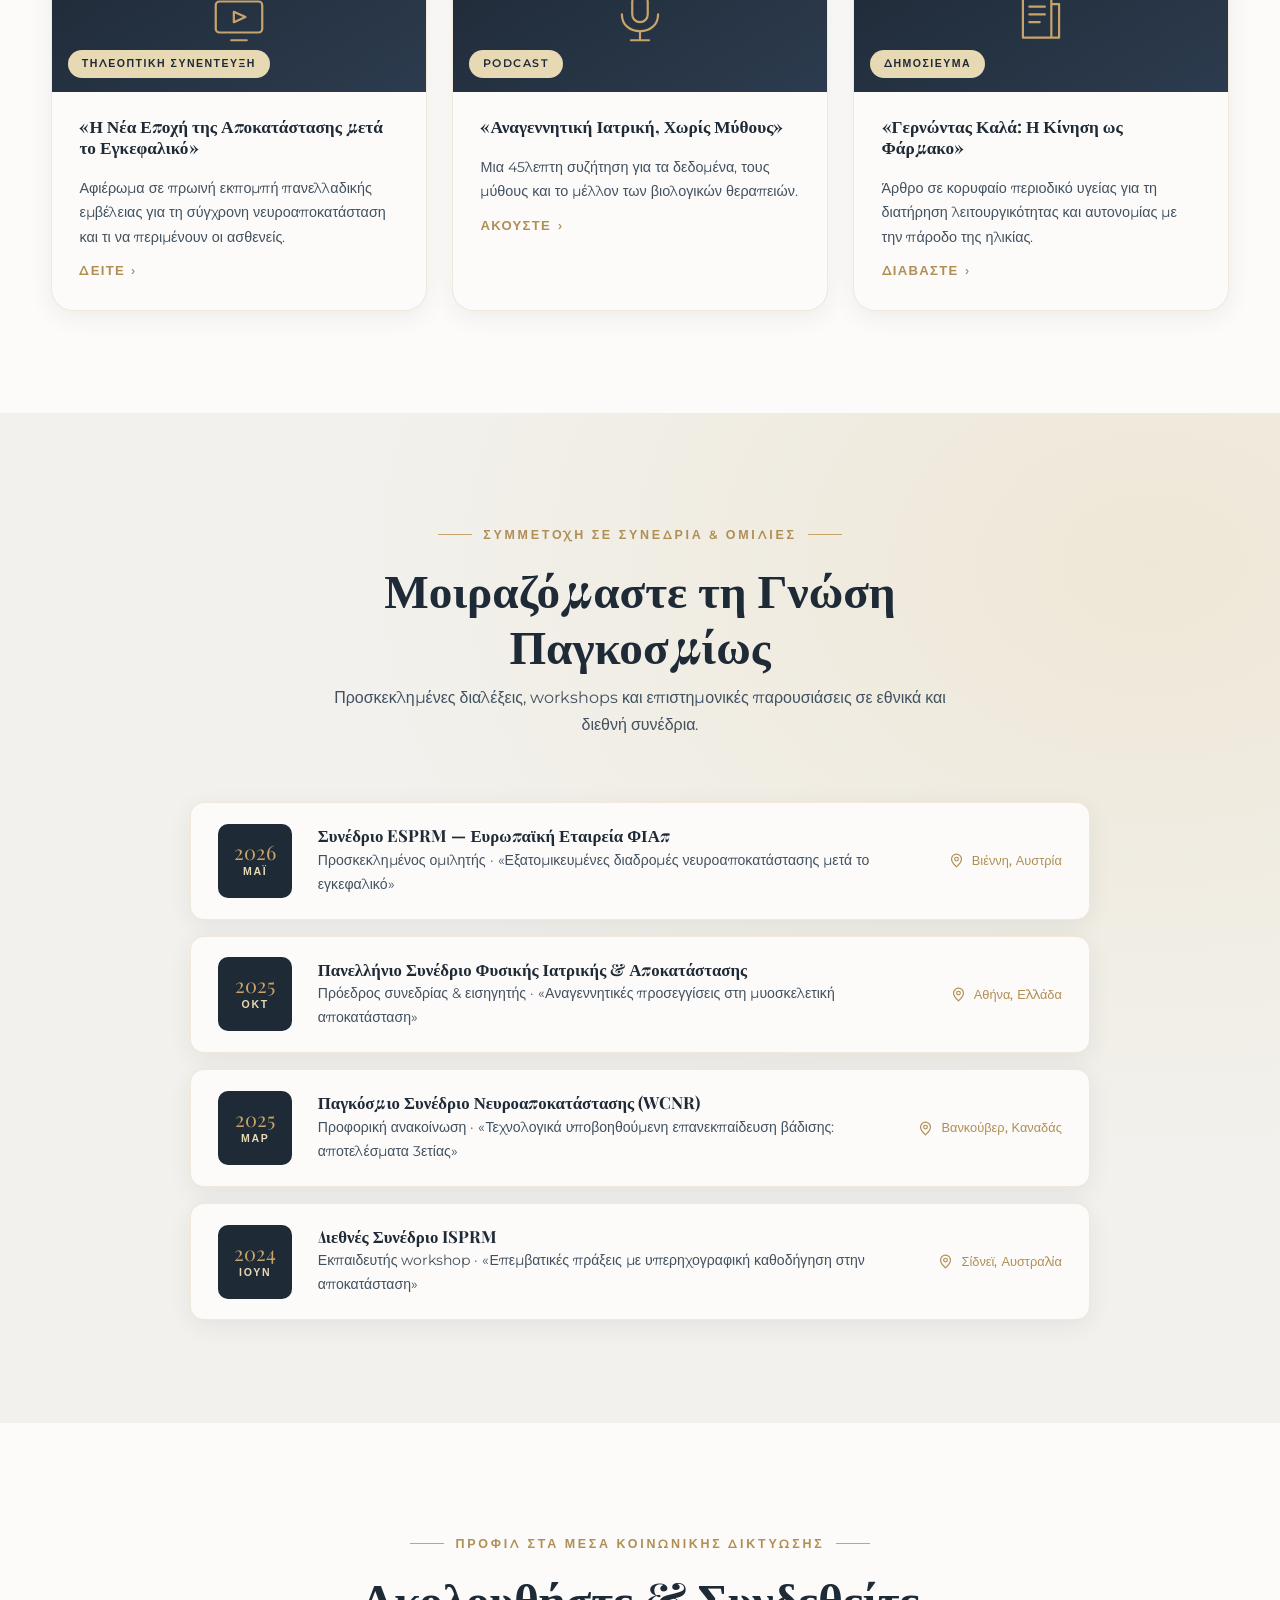
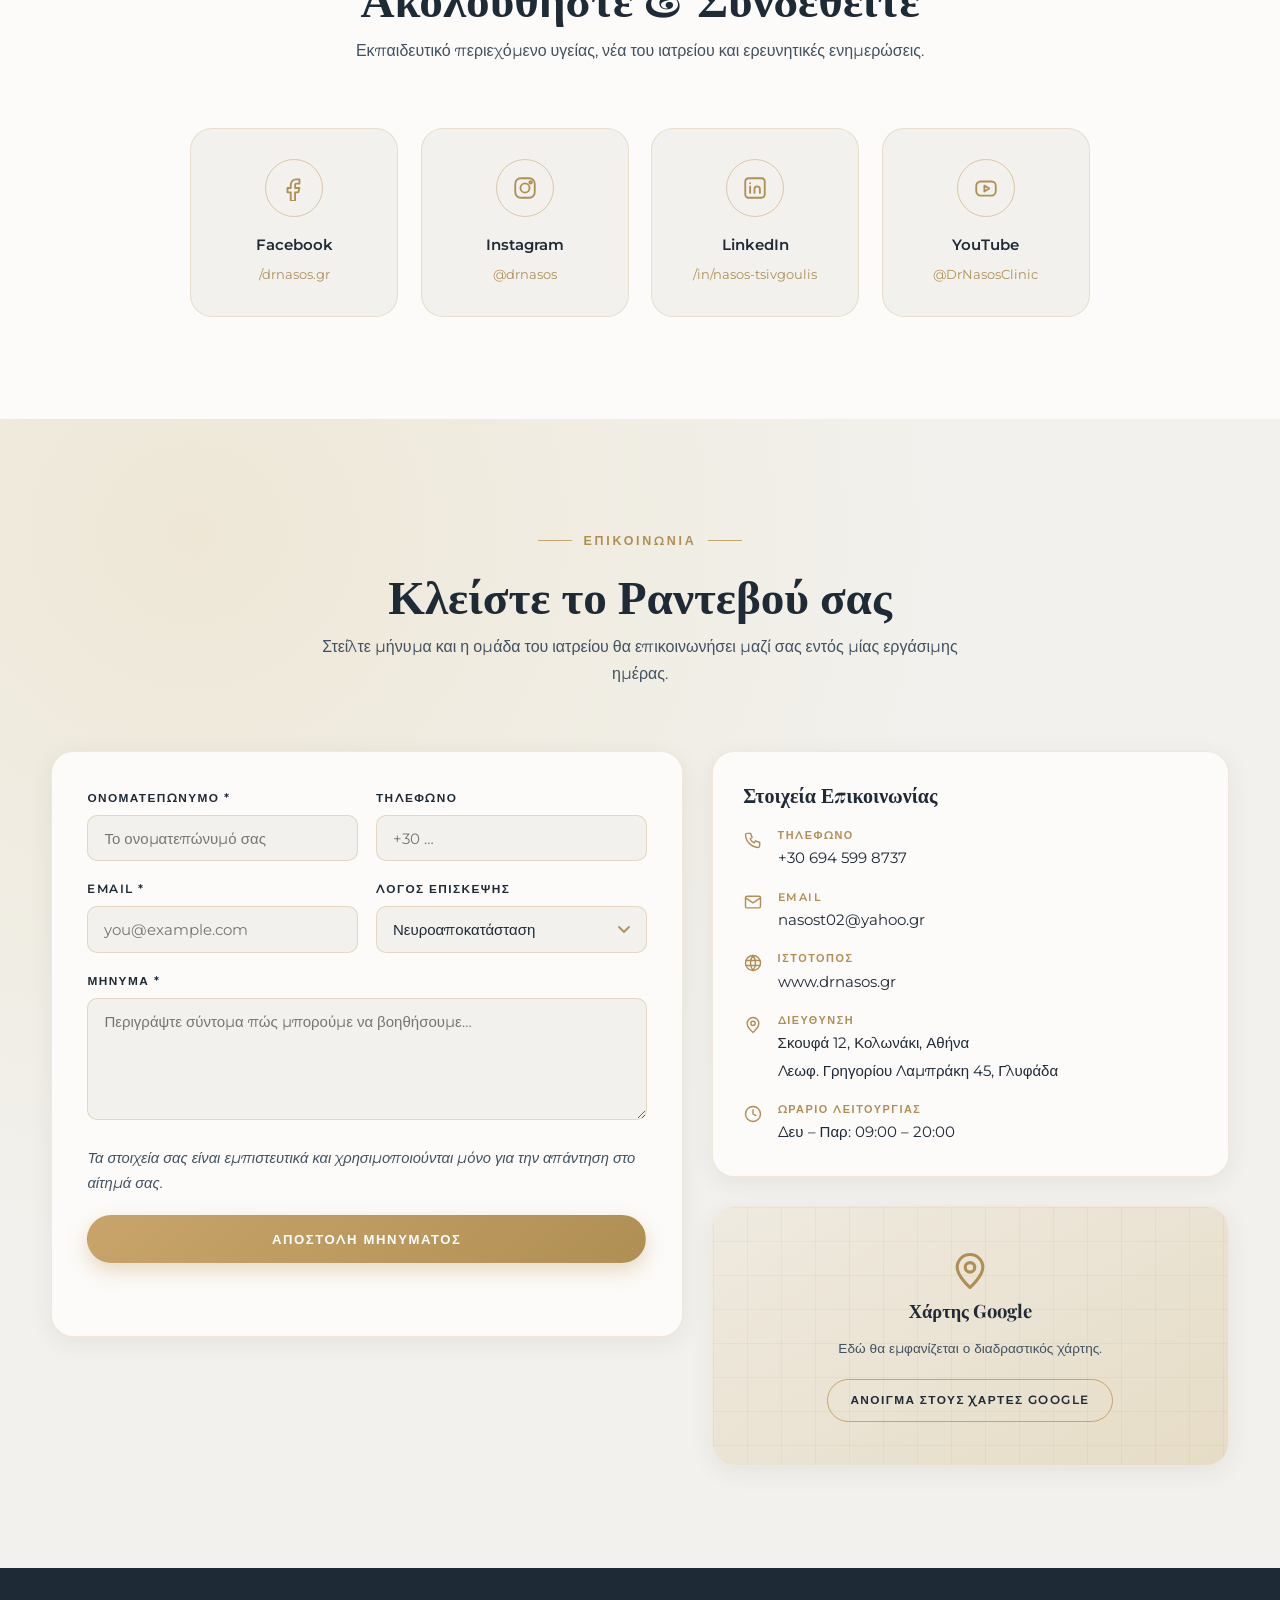
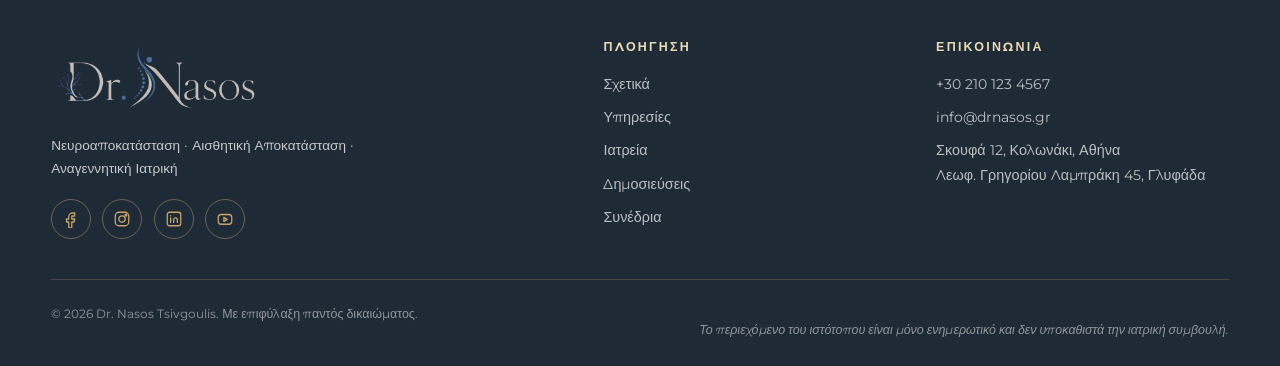
==== commit 2524fe55: "Make adresses better and phone and email real" ====
--- a/index.html
+++ b/index.html
@@ -627,11 +627,11 @@
               <ul>
                 <li>
                   <svg viewBox="0 0 24 24"><path d="M5 4h4l2 5-2.5 1.5a12 12 0 0 0 5 5L15 13l5 2v4a2 2 0 0 1-2 2A16 16 0 0 1 3 6a2 2 0 0 1 2-2z"/></svg>
-                  <div><span class="info-label" data-i18n="info.phone">Phone</span><a href="tel:+302101234567">+30 210 123 4567</a></div>
+                  <div><span class="info-label" data-i18n="info.phone">Phone</span><a href="tel:+306945998737">+30 694 599 8737</a></div>
                 </li>
                 <li>
                   <svg viewBox="0 0 24 24"><rect x="3" y="5" width="18" height="14" rx="2"/><path d="M3 7l9 6 9-6"/></svg>
-                  <div><span class="info-label" data-i18n="info.email">Email</span><a href="mailto:info@drnasos.gr">info@drnasos.gr</a></div>
+                  <div><span class="info-label" data-i18n="info.email">Email</span><a href="mailto:nasost02@yahoo.gr">nasost02@yahoo.gr</a></div>
                 </li>
                 <li>
                   <svg viewBox="0 0 24 24"><circle cx="12" cy="12" r="9"/><path d="M3.6 9h16.8M3.6 15h16.8M12 3a15 15 0 0 1 0 18 15 15 0 0 1 0-18z"/></svg>
@@ -639,7 +639,7 @@
                 </li>
                 <li>
                   <svg viewBox="0 0 24 24"><path d="M12 21s-7-6.1-7-11a7 7 0 1 1 14 0c0 4.9-7 11-7 11z"/><circle cx="12" cy="10" r="2.6"/></svg>
-                  <div><span class="info-label" data-i18n="info.addr">Address</span><span data-i18n="info.addrV">12 Skoufa Street, Kolonaki, Athens</span></div>
+                  <div><span class="info-label" data-i18n="info.addr">Address</span><span data-i18n="info.addrV">12 Skoufa Street, Kolonaki, Athens<br>45 Grigoriou Lampraki Avenue, Glyfada</span></div>
                 </li>
                 <li>
                   <svg viewBox="0 0 24 24"><circle cx="12" cy="12" r="9"/><path d="M12 7v5l3.5 2"/></svg>
--- a/style.css
+++ b/style.css
@@ -1416,3 +1416,7 @@
   .footer-bottom { flex-direction: column; text-align: center; }
   .back-to-top { right: 16px; bottom: 16px; }
 }
+
+span[data-i18n="info.addrV"] {
+    white-space: pre-line;
+}
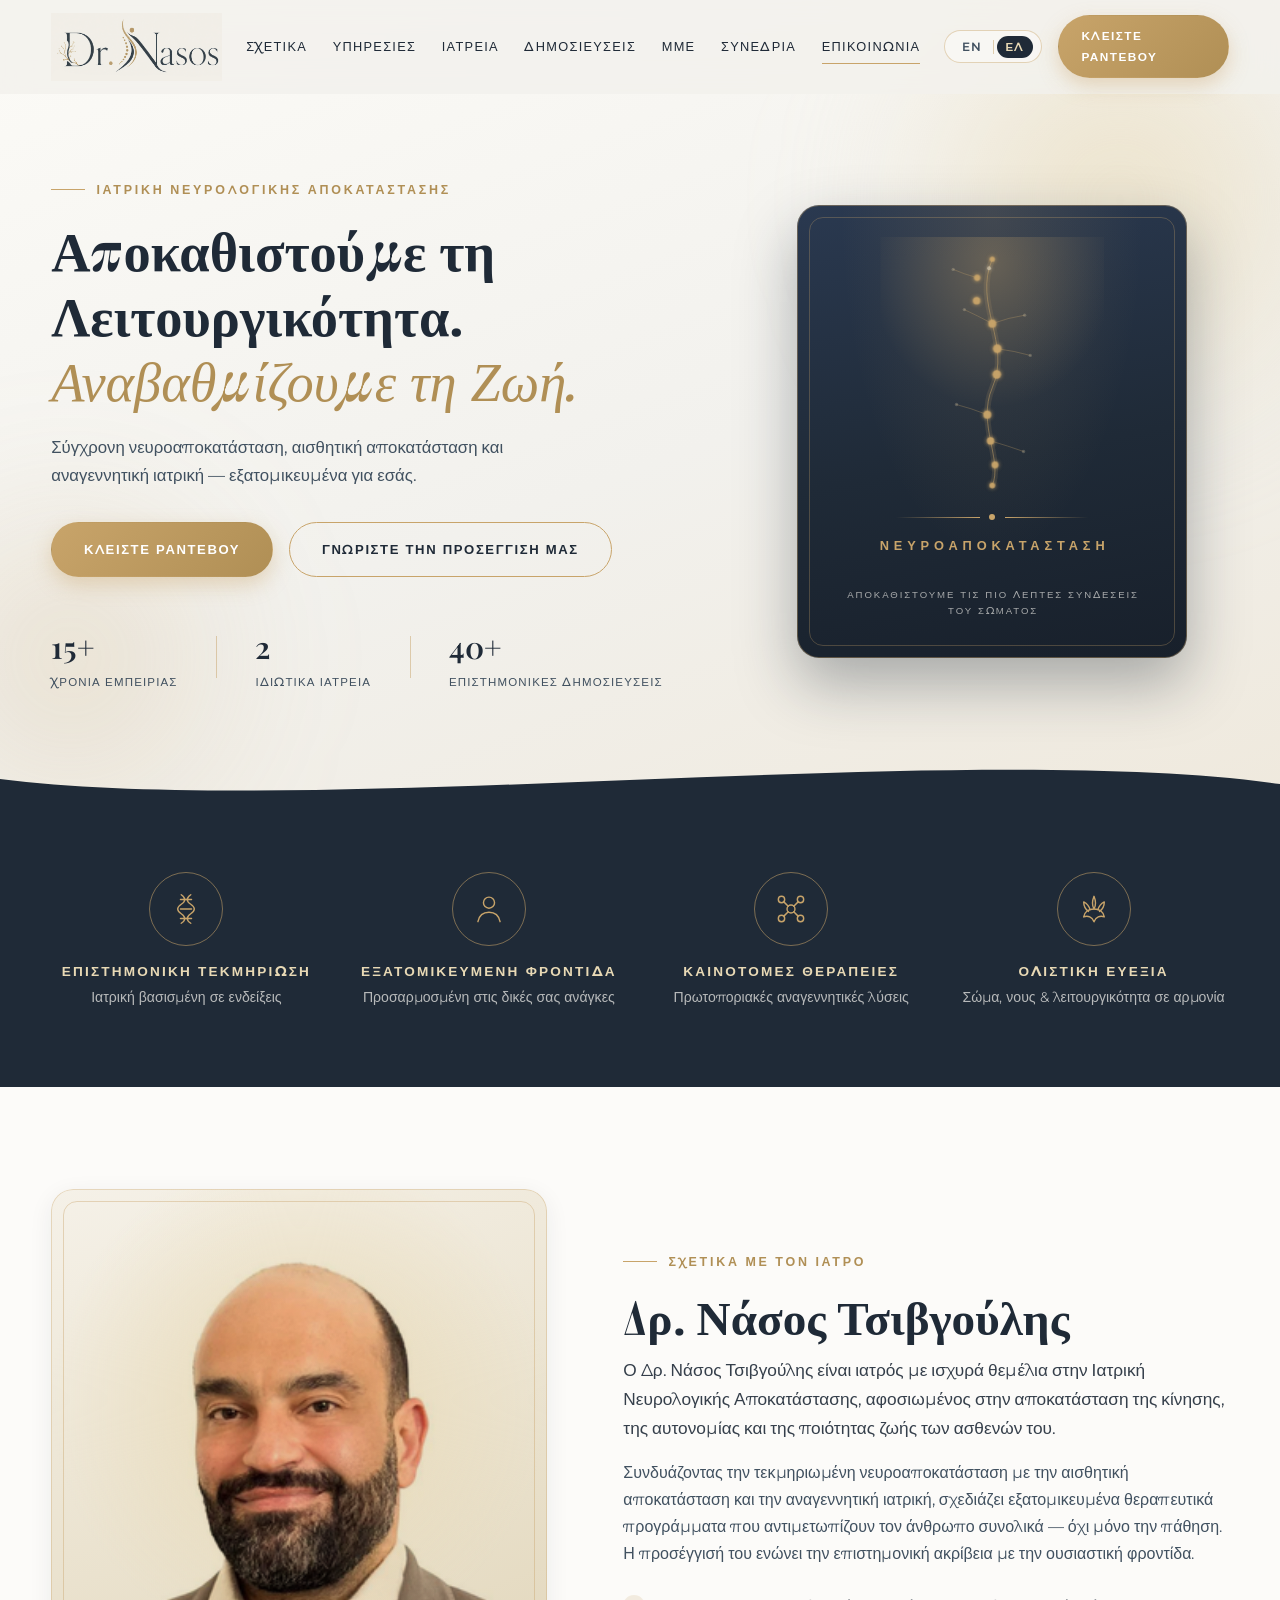
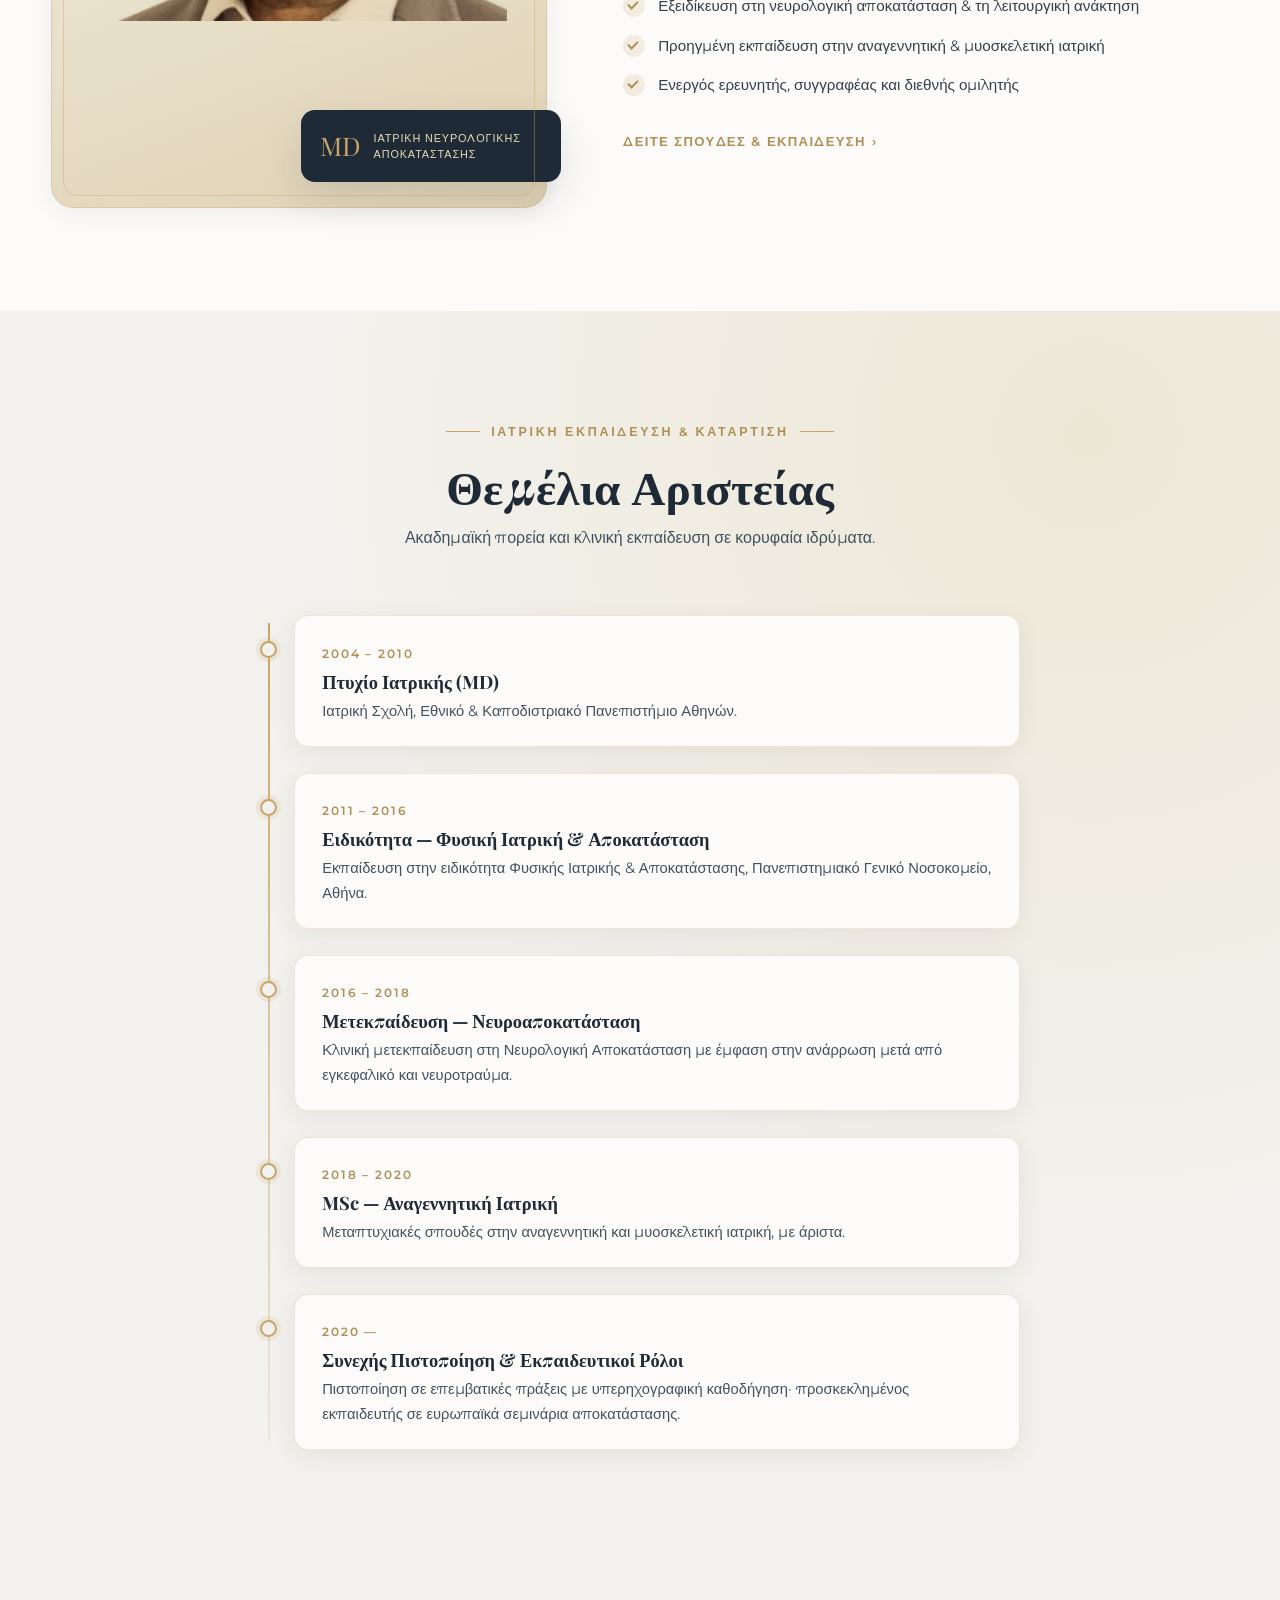
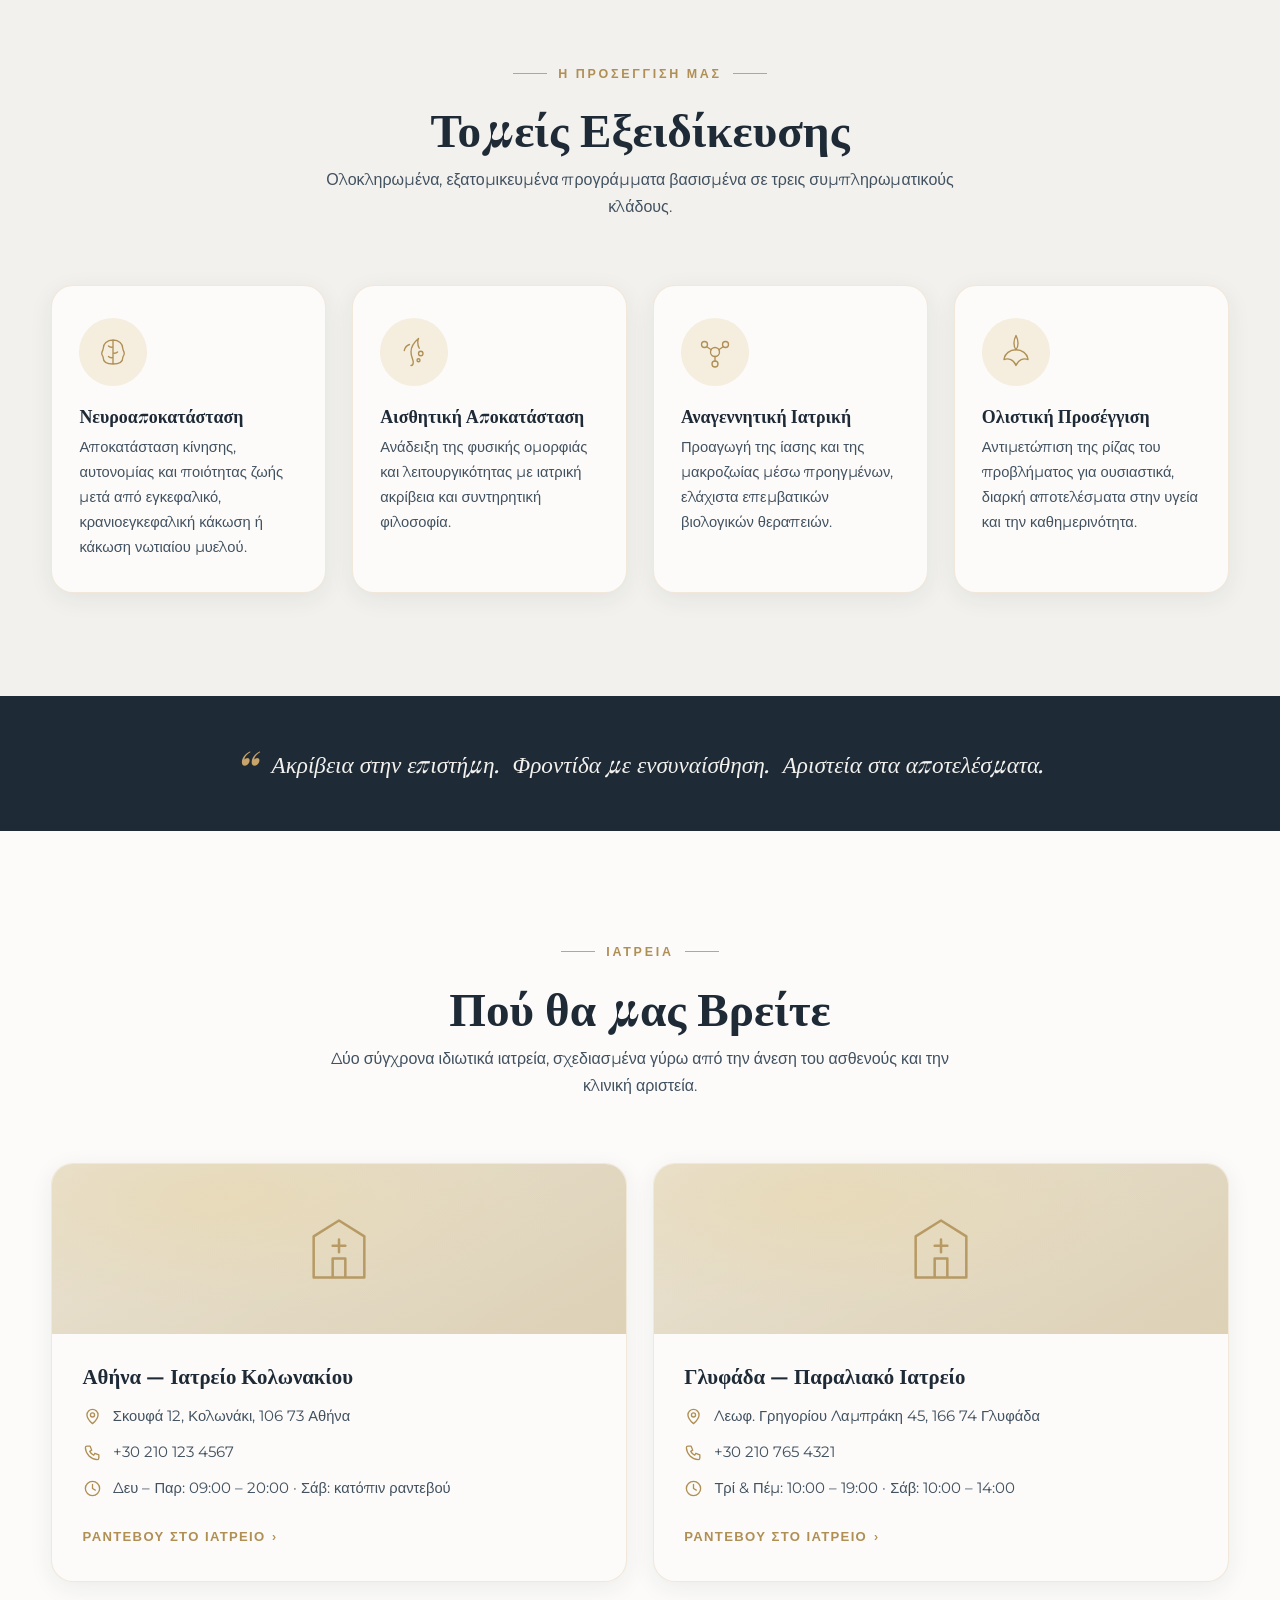
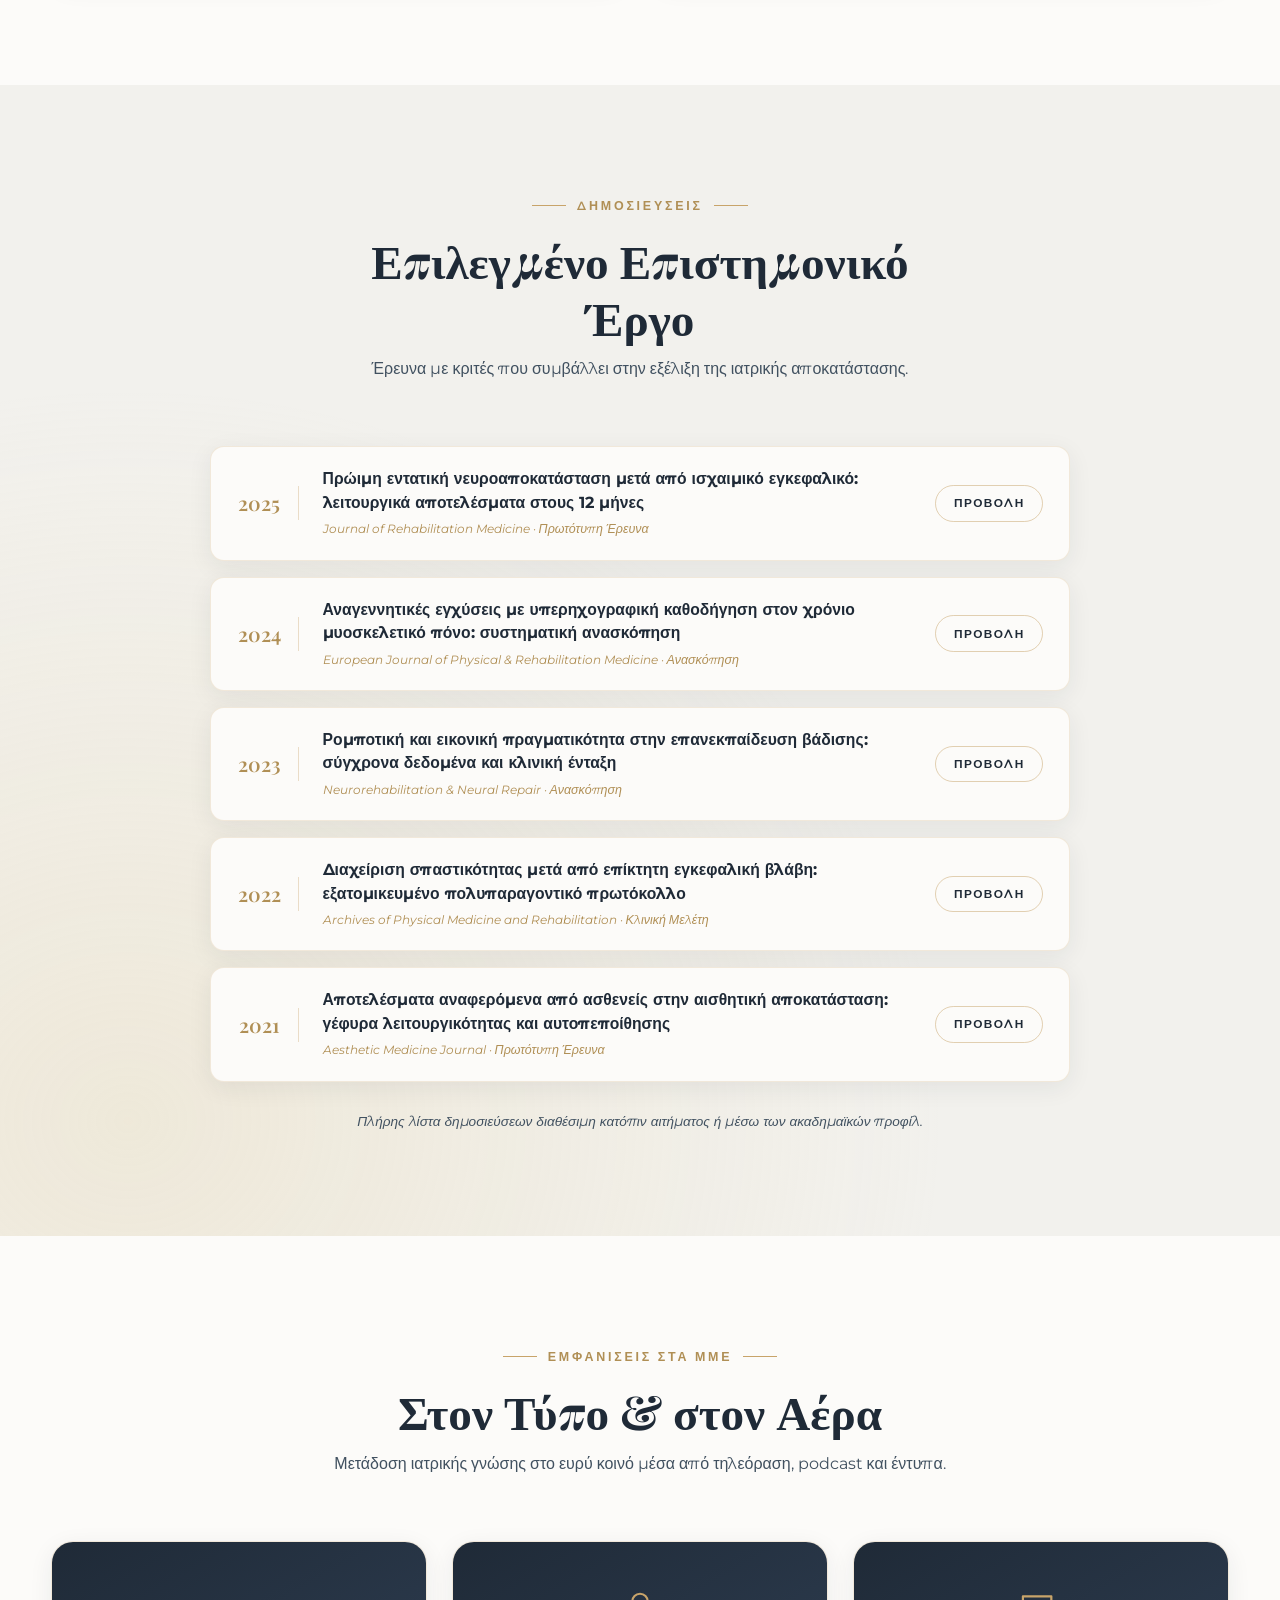
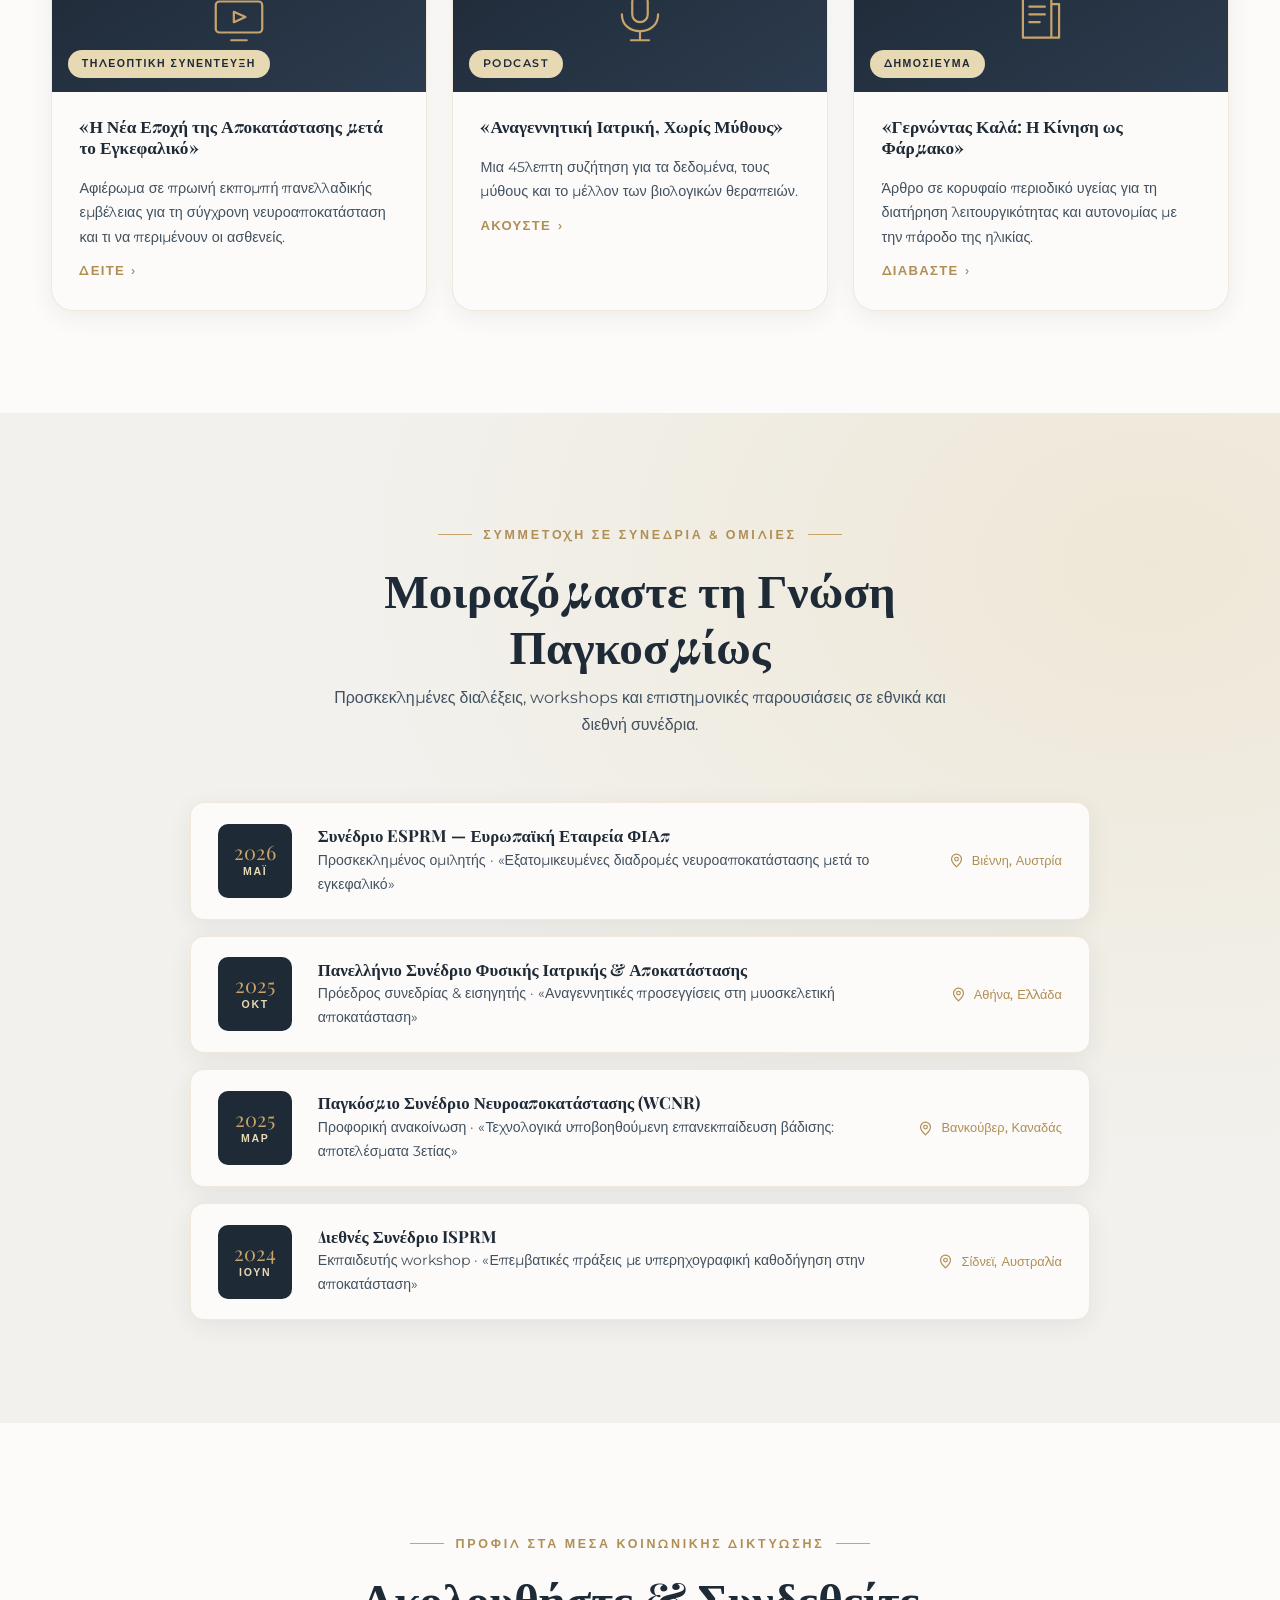
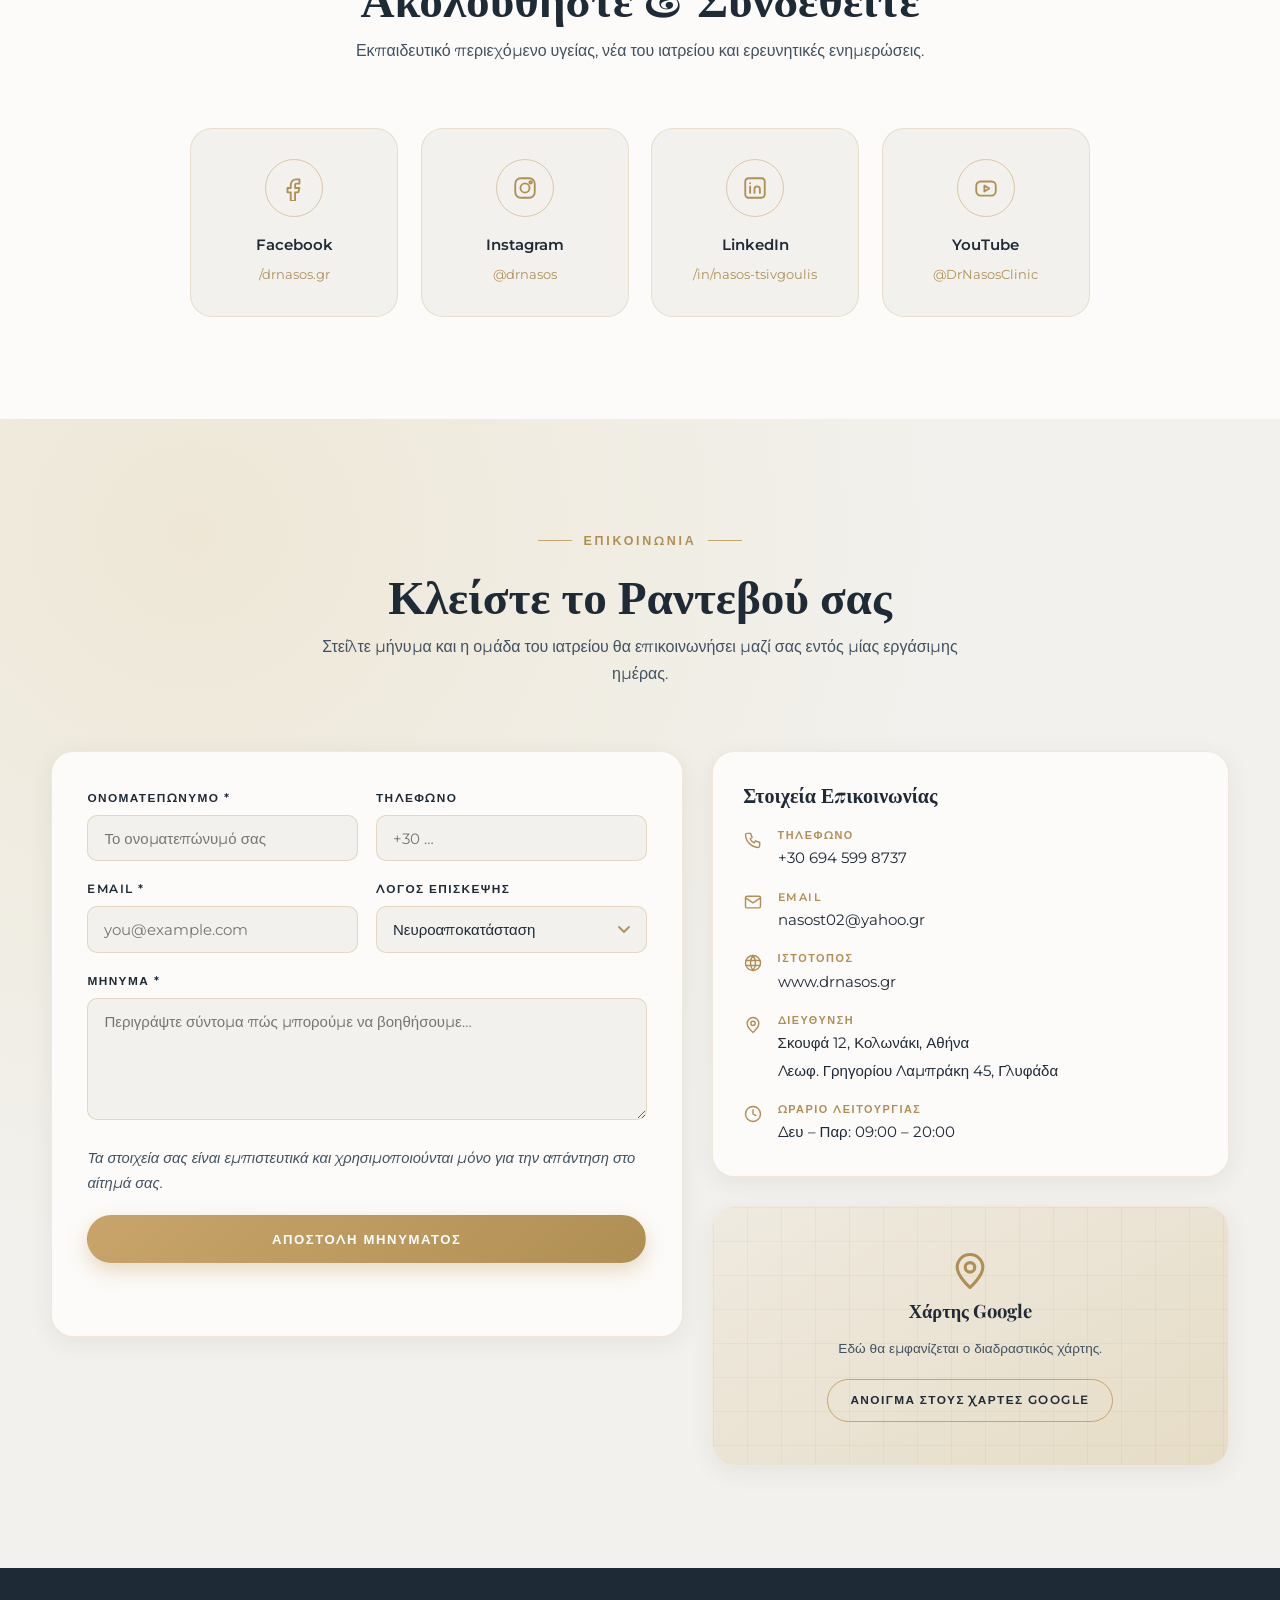
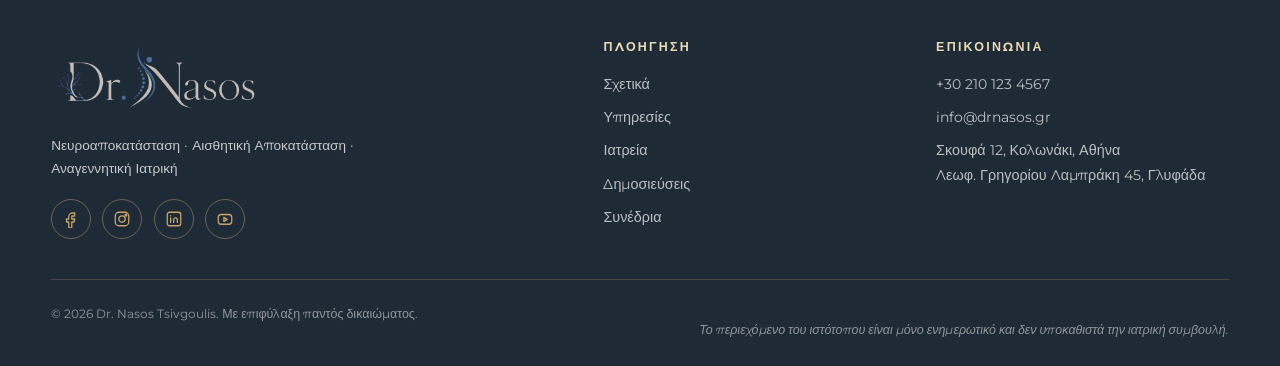
==== commit cd7257b8: "add favicon" ====
--- a/index.html
+++ b/index.html
@@ -10,7 +10,7 @@
   <link rel="preconnect" href="https://fonts.gstatic.com" crossorigin />
   <link href="https://fonts.googleapis.com/css2?family=Playfair+Display:ital,wght@0,400;0,500;0,600;0,700;1,400;1,500&family=Cormorant:ital,wght@0,500;0,600;0,700;1,500;1,600&family=Montserrat:wght@300;400;500;600;700&display=swap" rel="stylesheet" />
 
-  <link rel="icon" type="image/png" href="logos/Logo2.png" />
+  <link rel="icon" type="image/png" href="logos/favicon.png" />
   <link rel="stylesheet" href="style.css" />
 </head>
 <body>
